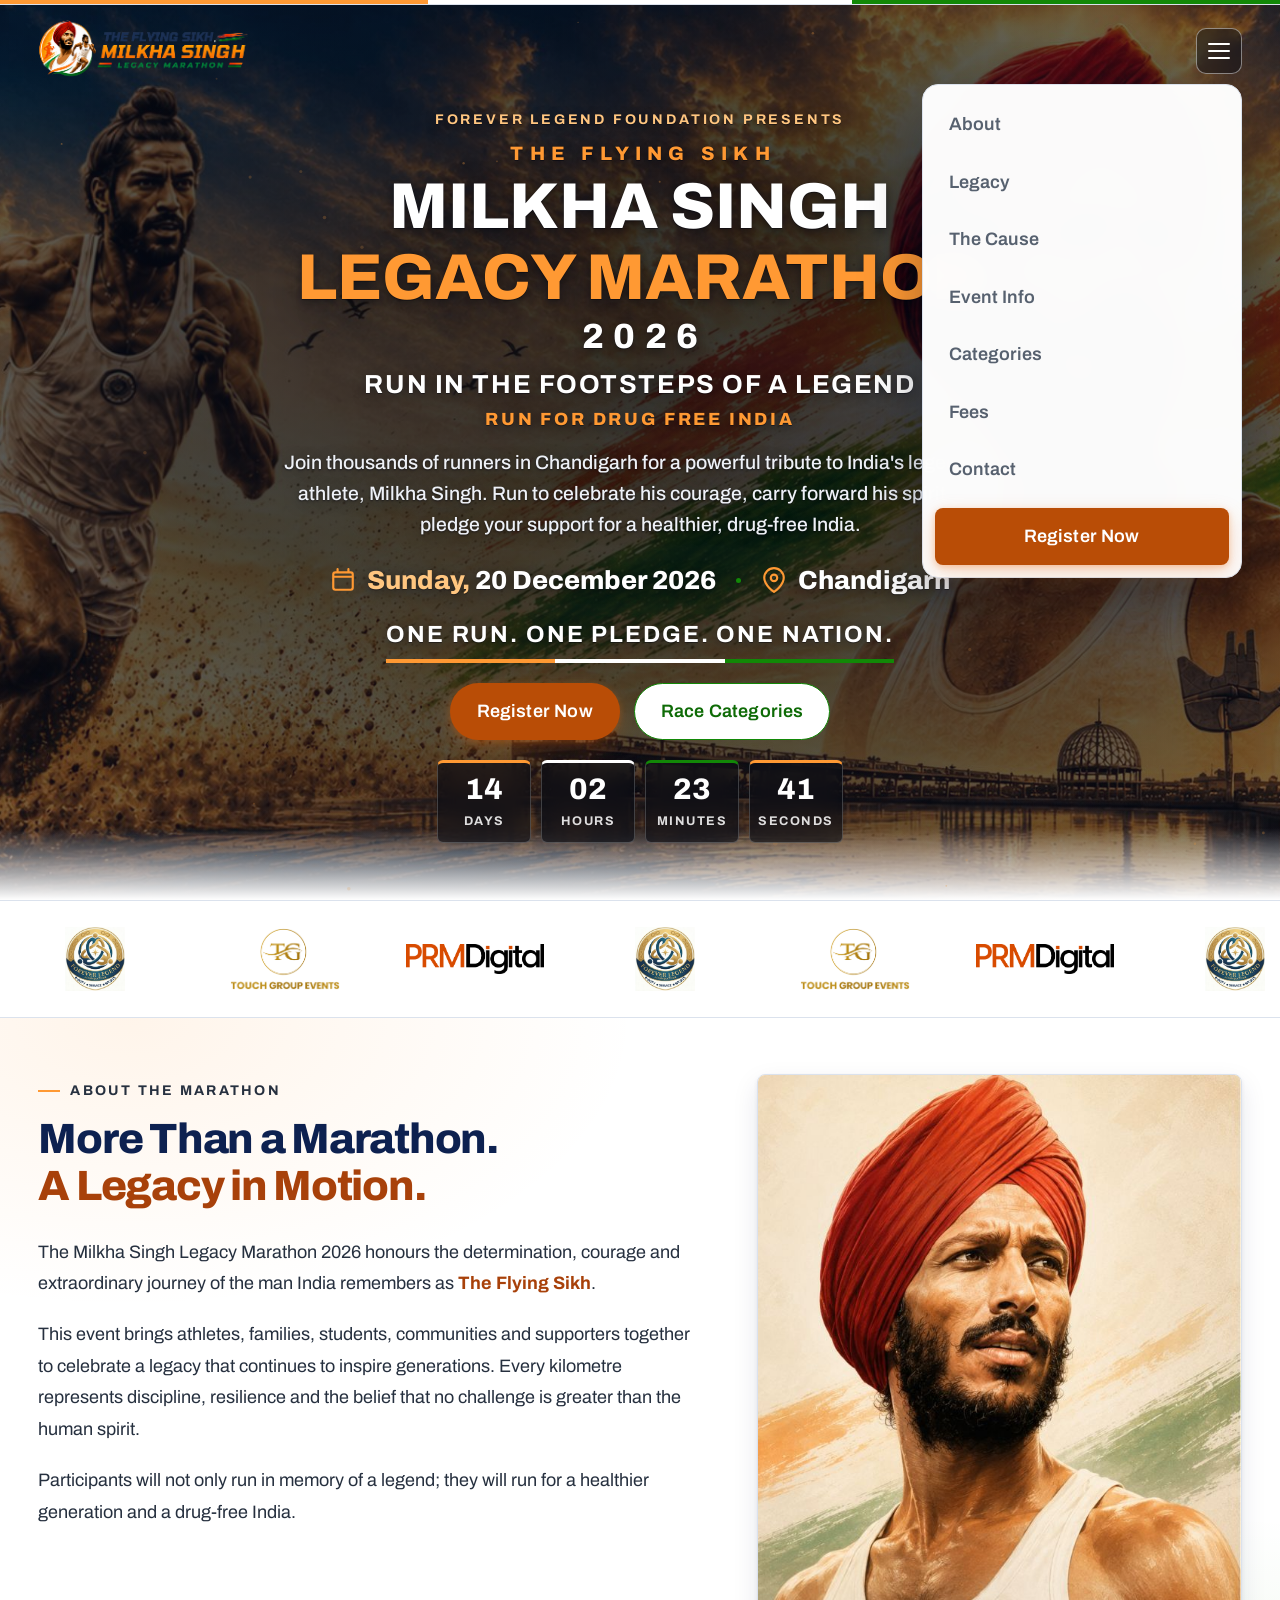
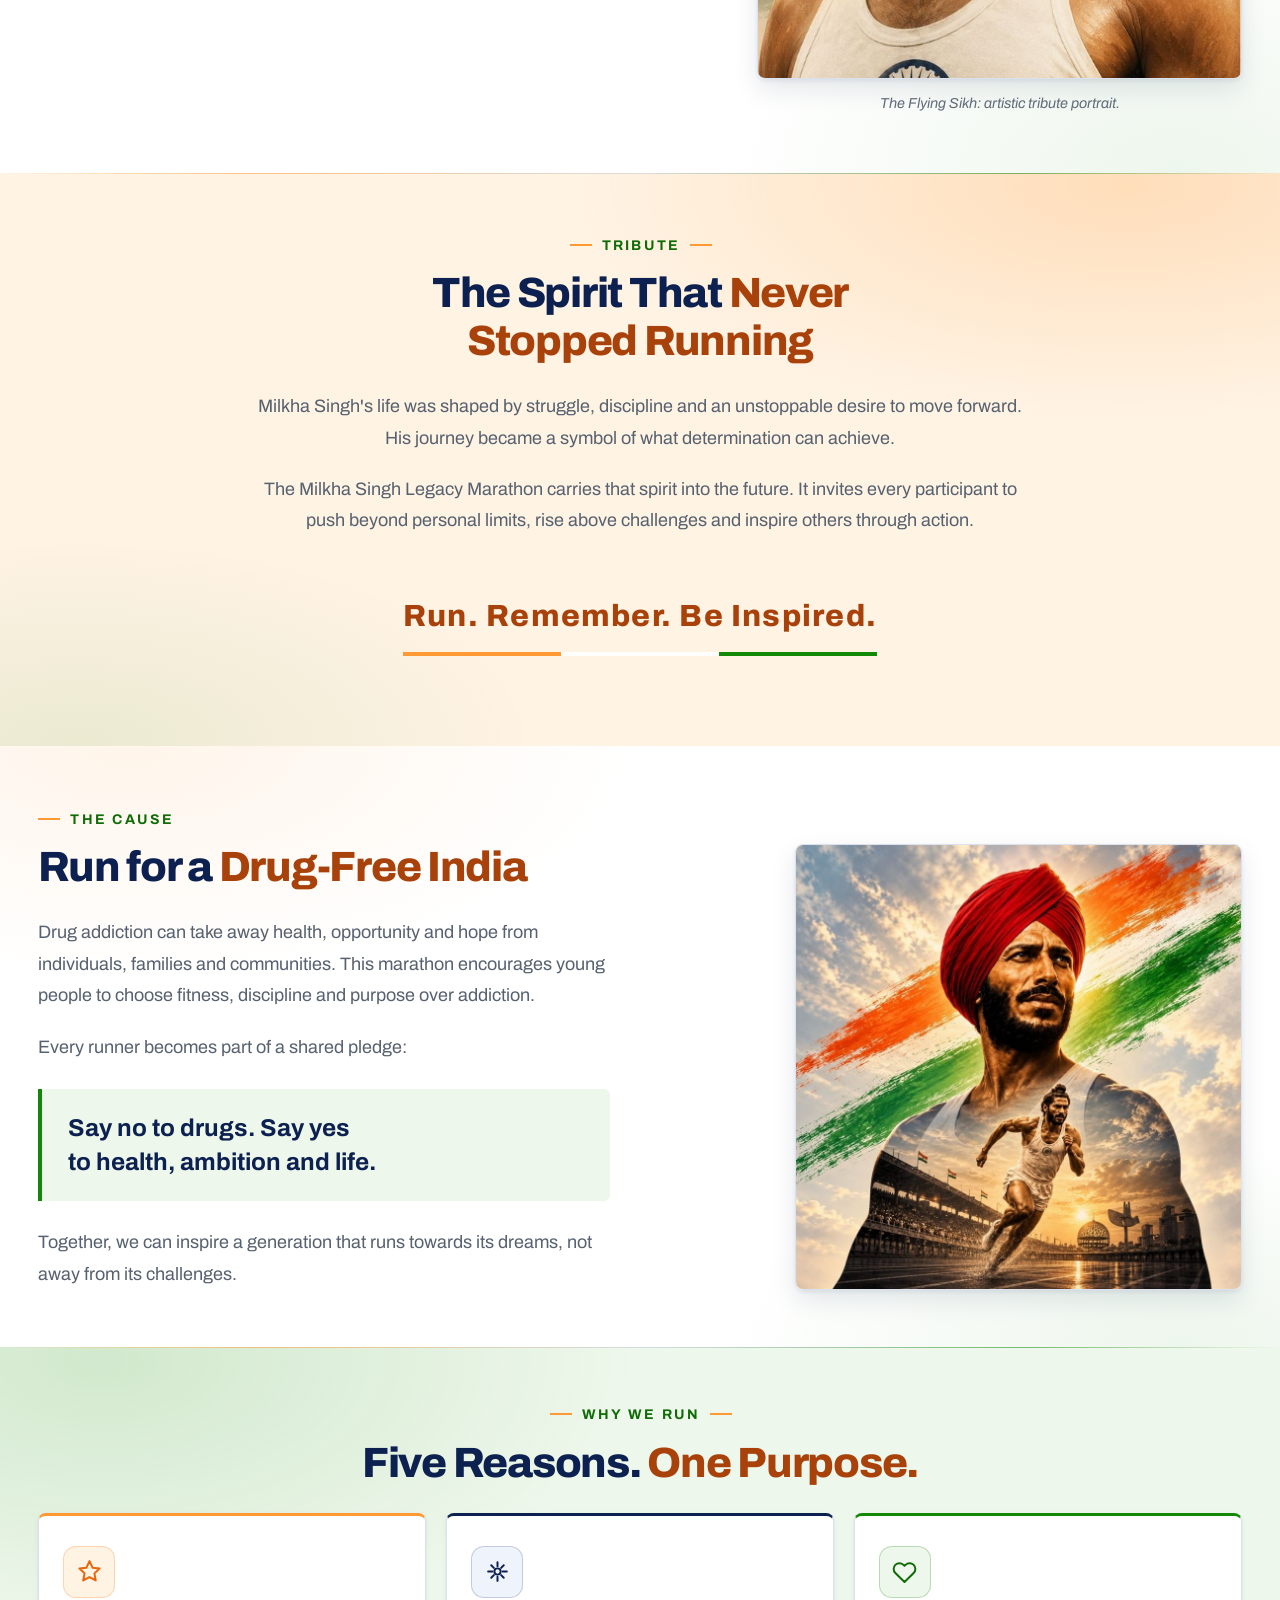
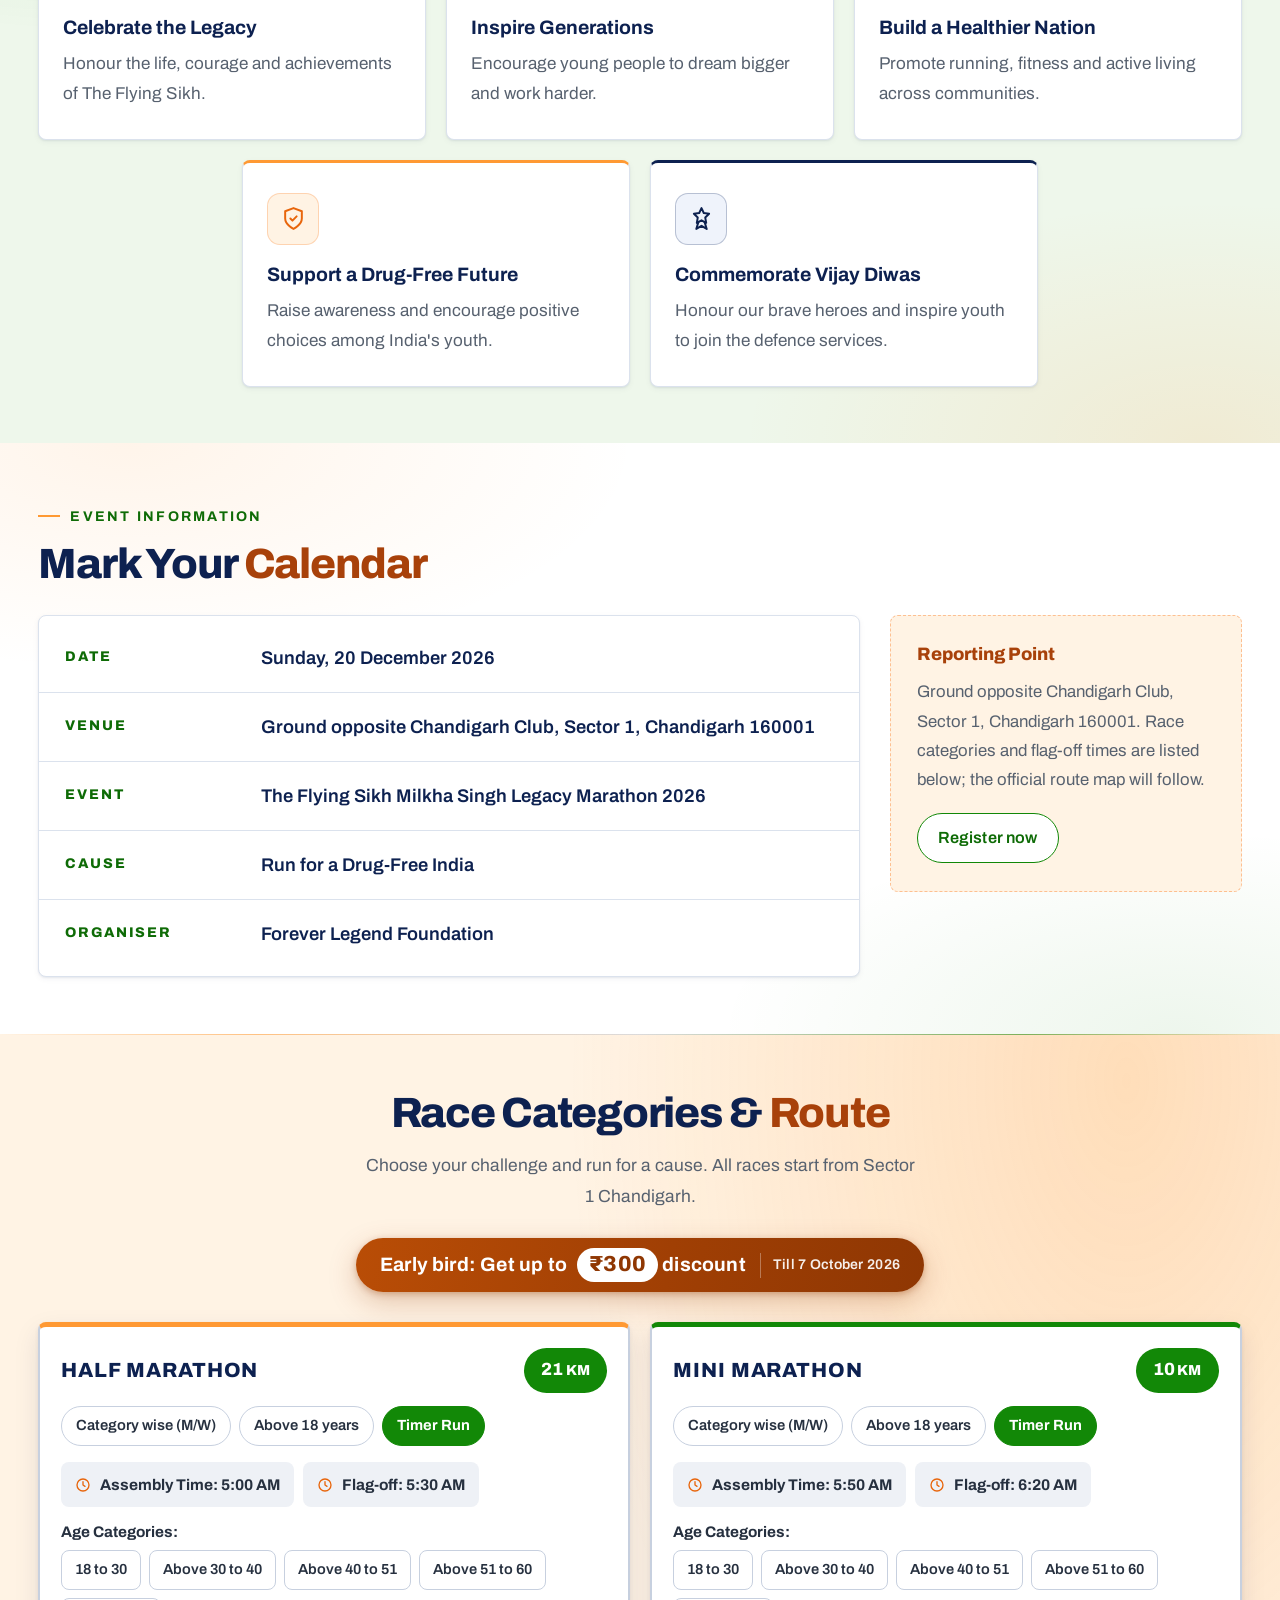
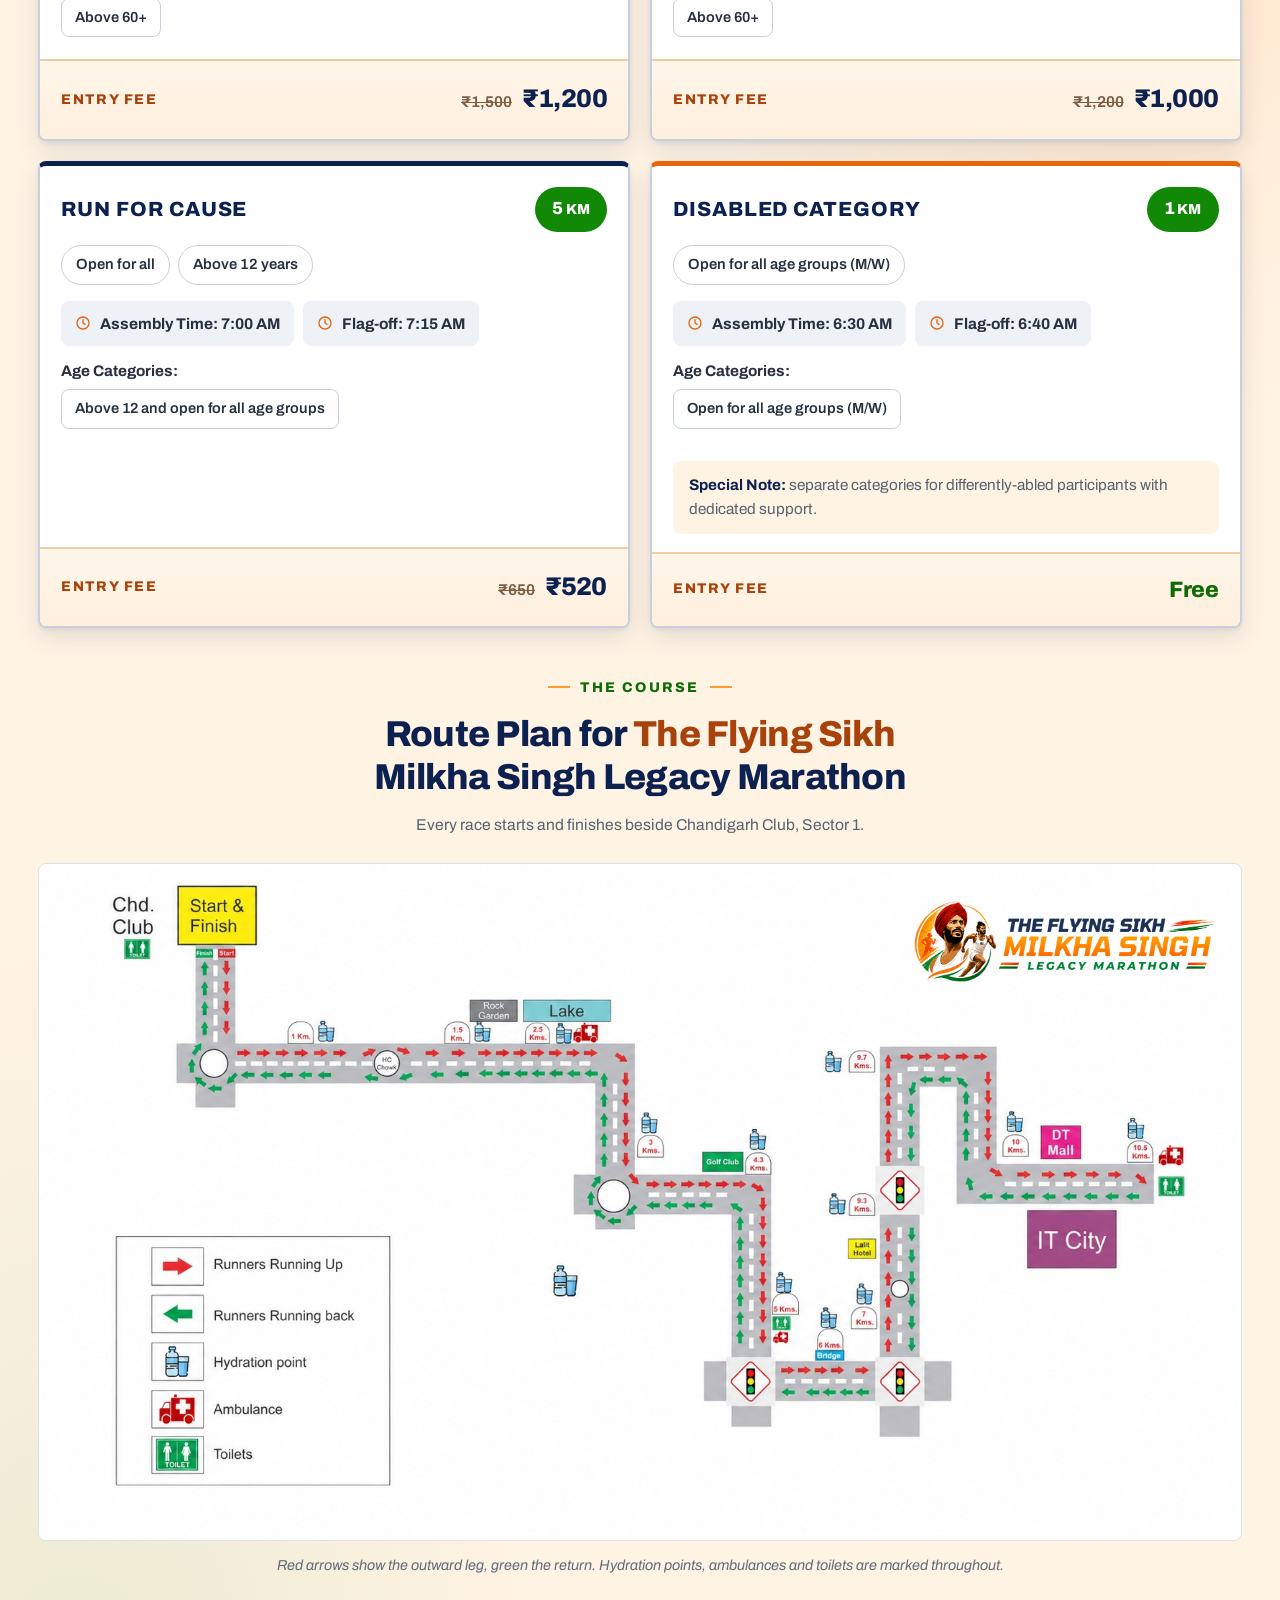
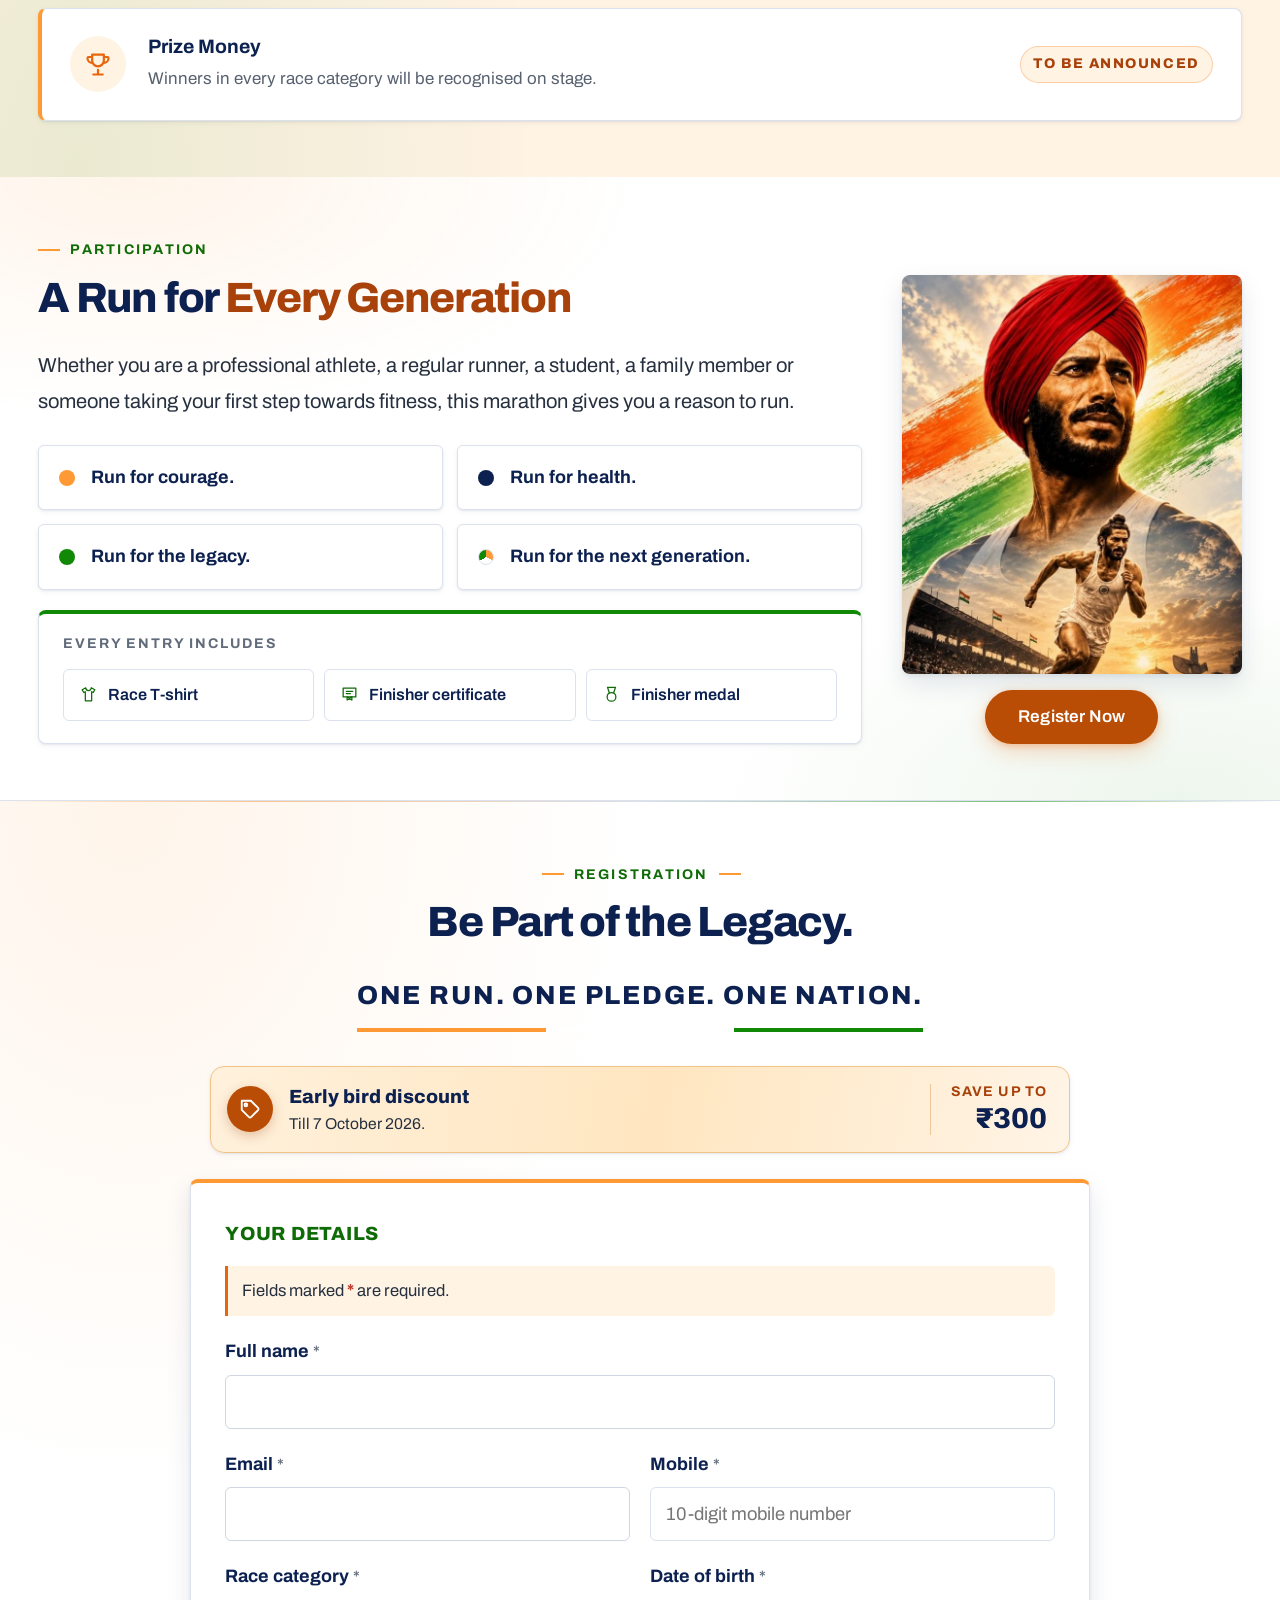
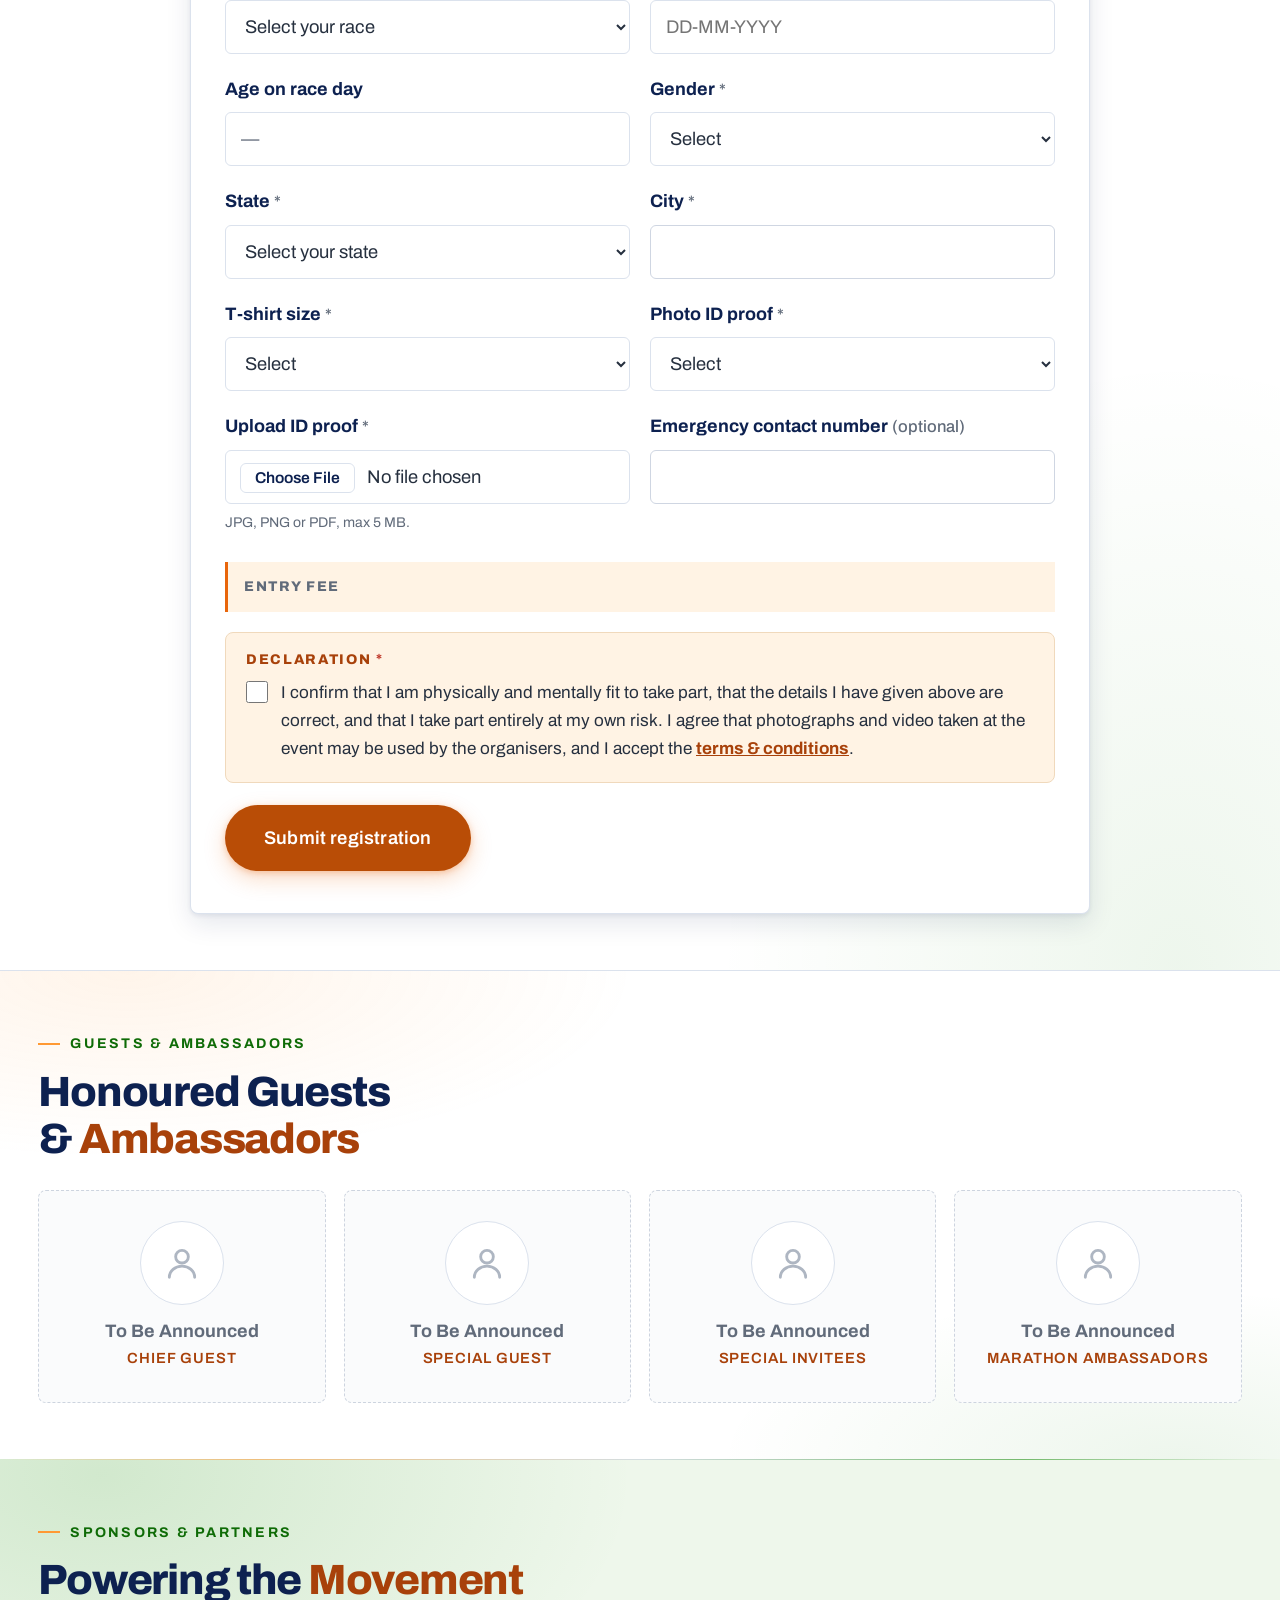
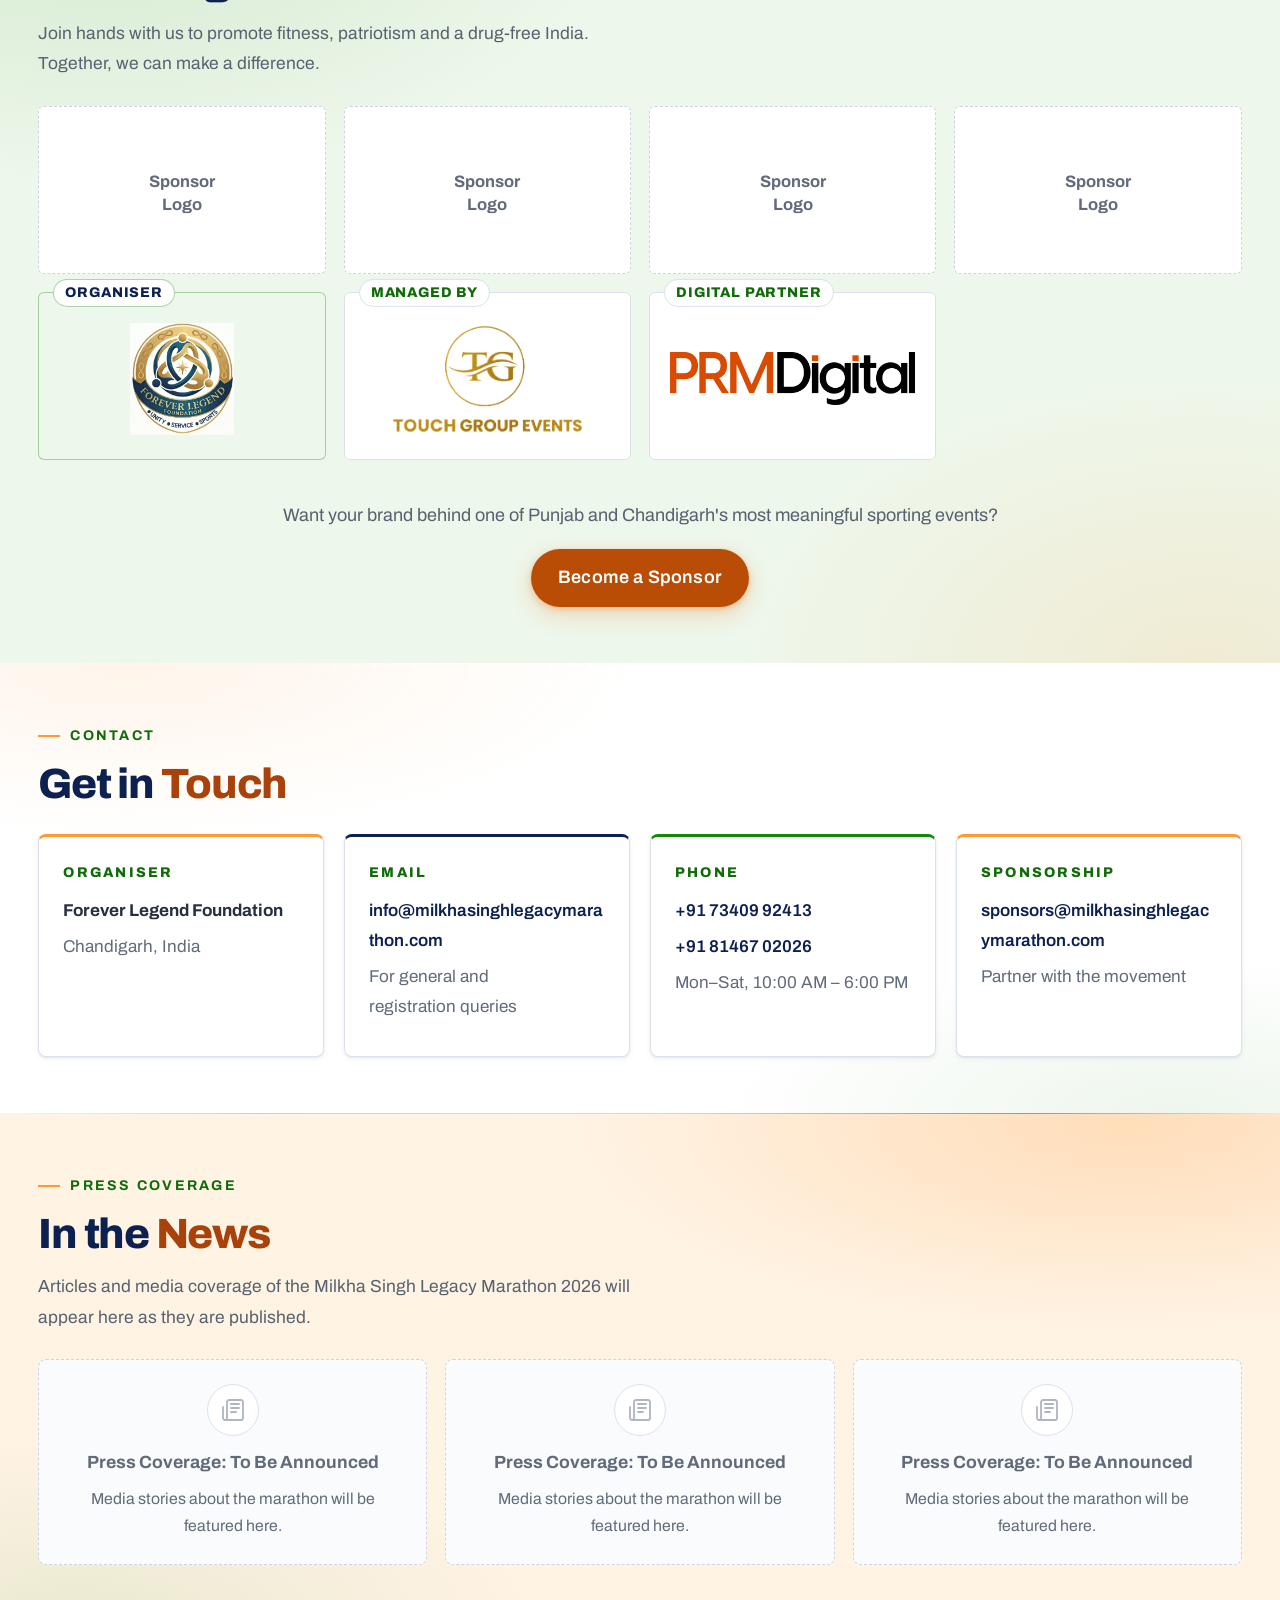
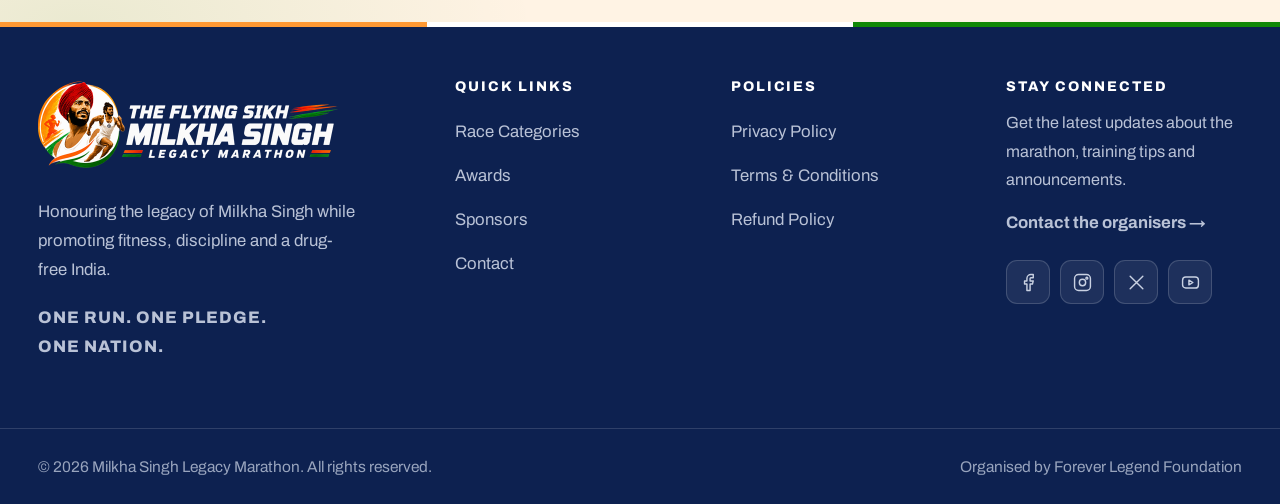
==== index.html @ 29c8367e "Add a live website editor to the admin panel Admins and Administrators can now change the public sit" ====
<!DOCTYPE html>
<html lang="en" class="no-js">
<head>
<meta charset="UTF-8" />
<script>document.documentElement.classList.remove('no-js');</script>
<meta name="viewport" content="width=device-width, initial-scale=1.0" />

<title data-e="meta.title">The Flying Sikh Milkha Singh Legacy Marathon 2026 | Run for a Drug-Free India</title>
<meta name="description" content="The Flying Sikh Milkha Singh Legacy Marathon 2026 in Chandigarh on 20 December 2026. Run in the footsteps of a legend and pledge your support for a drug-free India." data-e="meta.description" />
<link rel="canonical" href="https://milkhasinghlegacymarathon.com/" />
<meta name="robots" content="index, follow" />
<meta name="google-site-verification" content="74FxEn74v0RXj6IdugDcx6wceZcv3Qr7b_JJGF8b-eE" />
<meta name="theme-color" content="#FF9933" />

<!-- Open Graph -->
<meta property="og:site_name" content="Milkha Singh Legacy Marathon 2026" />
<meta property="og:title" content="The Flying Sikh Milkha Singh Legacy Marathon 2026 | Run for a Drug-Free India" />
<meta property="og:description" content="20 December 2026, Chandigarh. One Run. One Pledge. One Nation. Run in the footsteps of a legend." />
<meta property="og:type" content="website" />
<meta property="og:url" content="https://milkhasinghlegacymarathon.com/" />
<meta property="og:image" content="https://milkhasinghlegacymarathon.com/images/og-banner.svg" />
<meta property="og:image:width" content="1200" />
<meta property="og:image:height" content="630" />
<meta property="og:image:alt" content="The Flying Sikh Milkha Singh Legacy Marathon 2026, 20 December 2026, Chandigarh" />

<!-- Twitter -->
<meta name="twitter:card" content="summary_large_image" />
<meta name="twitter:title" content="The Flying Sikh Milkha Singh Legacy Marathon 2026 | Run for a Drug-Free India" />
<meta name="twitter:description" content="20 December 2026, Chandigarh. One Run. One Pledge. One Nation." />
<meta name="twitter:image" content="https://milkhasinghlegacymarathon.com/images/og-banner.svg" />

<link rel="icon" href="images/favicon.png?v=2026" type="image/png" sizes="512x512" />
<link rel="apple-touch-icon" href="images/apple-touch-icon.png?v=2026" />
<link rel="preconnect" href="https://fonts.googleapis.com" />
<link rel="preconnect" href="https://fonts.gstatic.com" crossorigin />
<link href="https://fonts.googleapis.com/css2?family=Archivo:wght@400;500;600;700;800&display=swap" rel="stylesheet" />
<link rel="stylesheet" href="assets/css/styles.css?v=20260917-1" />
<!-- Content saved in the admin website editor, and the event settings the page
     scripts read (race start, early bird end, fees). Must stay in <head>. -->
<script src="api/site.php?page=index"></script>

<!-- Event schema: this is what makes Google show your date + venue in search results. -->
<script type="application/ld+json">
{
  "@context": "https://schema.org",
  "@type": "SportsEvent",
  "name": "The Flying Sikh Milkha Singh Legacy Marathon 2026",
  "description": "A tribute marathon honouring Milkha Singh, The Flying Sikh, promoting fitness and a drug-free India.",
  "startDate": "2026-12-20T06:00:00+05:30",
  "endDate": "2026-12-20T12:00:00+05:30",
  "eventStatus": "https://schema.org/EventScheduled",
  "eventAttendanceMode": "https://schema.org/OfflineEventAttendanceMode",
  "image": "https://milkhasinghlegacymarathon.com/images/og-banner.svg",
  "url": "https://milkhasinghlegacymarathon.com/",
  "location": {
    "@type": "Place",
    "name": "Ground opposite Chandigarh Club, Sector 1",
    "address": {
      "@type": "PostalAddress",
      "streetAddress": "Ground opposite Chandigarh Club, Sector 1",
      "addressLocality": "Chandigarh",
      "addressRegion": "Chandigarh",
      "postalCode": "160001",
      "addressCountry": "IN"
    }
  },
  "organizer": {
    "@type": "Organization",
    "name": "Forever Legend Foundation",
    "url": "https://milkhasinghlegacymarathon.com/"
  }
}
</script>
</head>
<body>

<a class="skip-link" href="#main" data-e="page.a1">Skip to content</a>

<!-- ============ NAV ============ -->
<!-- is-hero is set here, not only by main.js, so the first paint over the hero
     is already the lone menu button rather than a flash of the full bar. -->
<header class="nav is-hero" id="nav">
  <div class="wrap nav__inner">
    <a class="nav__brand" href="#hero">
      <img class="nav__logo" src="images/logo-lockup-2026.png"
           alt="The Flying Sikh Milkha Singh Legacy Marathon 2026"
           width="900" height="301" data-e="nav.img1" />
    </a>

    <nav class="nav__links" id="navLinks" aria-label="Main">
      <a href="#about" data-e="navLinks.a1">About</a>
      <a href="#tribute" data-e="navLinks.a2">Legacy</a>
      <a href="#cause" data-e="navLinks.a3">The Cause</a>
      <a href="#event-info" data-e="navLinks.a4">Event Info</a>
      <a href="#categories" data-e="navLinks.a5">Categories</a>
      <a href="#categories" data-e="navLinks.a6">Fees</a>
      <a href="#contact" data-e="navLinks.a7">Contact</a>
      <a class="btn btn--sm btn--primary" href="#register" data-e="navLinks.a8">Register Now</a>
    </nav>

    <button class="nav__toggle" id="navToggle" aria-label="Open menu" aria-expanded="false" aria-controls="navLinks">
      <span></span><span></span><span></span>
    </button>
  </div>
</header>

<main id="main">

<!-- ============ HERO ============ -->
<section class="hero" id="hero">
  <!-- Three layers: the still, the video that fades in over it once it is
       actually playing, and the shade the copy is read against. The still stays
       underneath, so anyone who never gets the video — reduced motion, data
       saver, a slow connection, a refused autoplay — sees the hero exactly as
       before. No src in the markup: main.js adds it after the page has loaded,
       so the video never competes with first paint. -->
  <div class="hero__bg" aria-hidden="true"></div>
  <video class="hero__video" id="heroVideo" muted loop playsinline preload="none"
         disablepictureinpicture aria-hidden="true" tabindex="-1"
         data-src="assets/video/hero-loop.mp4?v=20260911-1"></video>
  <div class="hero__shade" aria-hidden="true"></div>
  <canvas class="hero__dust" id="heroDust" aria-hidden="true"></canvas>
  <div class="wrap hero__inner">
    <div class="hero__panel">

    <p class="hero__eyebrow" data-e="hero.p1">Forever Legend Foundation Presents</p>

    <h1 class="hero__title" data-e="hero.h11">
      <span class="hero__flying">The Flying Sikh</span>
      <span>Milkha Singh</span>
      <span class="hero__title--accent">Legacy Marathon</span>
      <span class="hero__year">2026</span>
    </h1>

    <p class="hero__tagline" data-e="hero.p2">Run in the Footsteps of a Legend</p>
    <p class="hero__cause" data-e="hero.p3">Run for Drug Free India</p>

    <p class="hero__lead" data-e="hero.p4">
      Join thousands of runners in Chandigarh for a powerful tribute to India's legendary
      athlete, Milkha Singh. Run to celebrate his courage, carry forward his spirit and
      pledge your support for a healthier, drug-free India.
    </p>

    <div class="hero__meta">
      <div class="hero__meta-item">
        <svg viewBox="0 0 24 24" aria-hidden="true"><path d="M7 2v3M17 2v3M3 9h18M5 5h14a2 2 0 012 2v12a2 2 0 01-2 2H5a2 2 0 01-2-2V7a2 2 0 012-2z"/></svg>
        <time datetime="2026-12-20" data-e="hero.time1"><span class="hero__weekday">Sunday,</span> 20 December 2026</time>
      </div>
      <span class="hero__meta-sep" aria-hidden="true"></span>
      <div class="hero__meta-item" data-e="hero.div1">
        <svg viewBox="0 0 24 24" aria-hidden="true"><path d="M21 10c0 7-9 13-9 13s-9-6-9-13a9 9 0 0118 0z"/><circle cx="12" cy="10" r="3"/></svg>
        Chandigarh
      </div>
    </div>

    <p class="hero__slogan" data-e="hero.p5">One Run. One Pledge. One Nation.</p>

    <div class="hero__cta">
      <a class="btn btn--primary" href="#register" data-e="hero.a1">Register Now</a>
      <a class="btn btn--ghost" href="#categories" data-e="hero.a2">Race Categories</a>
    </div>

    </div><!-- /hero__panel -->

    <!-- Countdown -->
    <div class="countdown" id="countdown" role="group" aria-label="Time remaining until the marathon">
      <div class="countdown__unit"><b data-cd="days" aria-live="polite">--</b><span>Days</span></div>
      <div class="countdown__unit"><b data-cd="hours">--</b><span>Hours</span></div>
      <div class="countdown__unit"><b data-cd="mins">--</b><span>Minutes</span></div>
      <div class="countdown__unit"><b data-cd="secs">--</b><span>Seconds</span></div>
    </div>

  </div>
</section>

<!-- ============ SPONSOR STRIP ============ -->
<!-- Three confirmed logos so far. Add each new one to the FIRST list only, then
     copy that list over the other seven — they must stay identical or the loop
     will visibly jump. The number of copies is fixed at 8 in the CSS. -->
<section class="marquee" aria-label="Sponsors and partners">
  <div class="marquee__track" data-e-list="marquee">
    <ul class="marquee__set">
        <li><img src="images/sponsor-forever-legend.jpg" alt="Forever Legend Foundation" width="723" height="777" loading="lazy" decoding="async" /></li>
        <li><img src="images/sponsor-touch-group-events.png?v=2" alt="Touch Group Events" width="1834" height="1051" loading="lazy" decoding="async" /></li>
        <li><img src="images/sponsor-prm-digital.png" alt="PRM Digital" width="1716" height="367" loading="lazy" decoding="async" /></li>
    </ul>
    <ul class="marquee__set" aria-hidden="true">
        <li><img src="images/sponsor-forever-legend.jpg" alt="" width="723" height="777" aria-hidden="true" loading="lazy" decoding="async" /></li>
        <li><img src="images/sponsor-touch-group-events.png?v=2" alt="" width="1834" height="1051" aria-hidden="true" loading="lazy" decoding="async" /></li>
        <li><img src="images/sponsor-prm-digital.png" alt="" width="1716" height="367" aria-hidden="true" loading="lazy" decoding="async" /></li>
    </ul>
    <ul class="marquee__set" aria-hidden="true">
        <li><img src="images/sponsor-forever-legend.jpg" alt="" width="723" height="777" aria-hidden="true" loading="lazy" decoding="async" /></li>
        <li><img src="images/sponsor-touch-group-events.png?v=2" alt="" width="1834" height="1051" aria-hidden="true" loading="lazy" decoding="async" /></li>
        <li><img src="images/sponsor-prm-digital.png" alt="" width="1716" height="367" aria-hidden="true" loading="lazy" decoding="async" /></li>
    </ul>
    <ul class="marquee__set" aria-hidden="true">
        <li><img src="images/sponsor-forever-legend.jpg" alt="" width="723" height="777" aria-hidden="true" loading="lazy" decoding="async" /></li>
        <li><img src="images/sponsor-touch-group-events.png?v=2" alt="" width="1834" height="1051" aria-hidden="true" loading="lazy" decoding="async" /></li>
        <li><img src="images/sponsor-prm-digital.png" alt="" width="1716" height="367" aria-hidden="true" loading="lazy" decoding="async" /></li>
    </ul>
    <ul class="marquee__set" aria-hidden="true">
        <li><img src="images/sponsor-forever-legend.jpg" alt="" width="723" height="777" aria-hidden="true" loading="lazy" decoding="async" /></li>
        <li><img src="images/sponsor-touch-group-events.png?v=2" alt="" width="1834" height="1051" aria-hidden="true" loading="lazy" decoding="async" /></li>
        <li><img src="images/sponsor-prm-digital.png" alt="" width="1716" height="367" aria-hidden="true" loading="lazy" decoding="async" /></li>
    </ul>
    <ul class="marquee__set" aria-hidden="true">
        <li><img src="images/sponsor-forever-legend.jpg" alt="" width="723" height="777" aria-hidden="true" loading="lazy" decoding="async" /></li>
        <li><img src="images/sponsor-touch-group-events.png?v=2" alt="" width="1834" height="1051" aria-hidden="true" loading="lazy" decoding="async" /></li>
        <li><img src="images/sponsor-prm-digital.png" alt="" width="1716" height="367" aria-hidden="true" loading="lazy" decoding="async" /></li>
    </ul>
    <ul class="marquee__set" aria-hidden="true">
        <li><img src="images/sponsor-forever-legend.jpg" alt="" width="723" height="777" aria-hidden="true" loading="lazy" decoding="async" /></li>
        <li><img src="images/sponsor-touch-group-events.png?v=2" alt="" width="1834" height="1051" aria-hidden="true" loading="lazy" decoding="async" /></li>
        <li><img src="images/sponsor-prm-digital.png" alt="" width="1716" height="367" aria-hidden="true" loading="lazy" decoding="async" /></li>
    </ul>
    <ul class="marquee__set" aria-hidden="true">
        <li><img src="images/sponsor-forever-legend.jpg" alt="" width="723" height="777" aria-hidden="true" loading="lazy" decoding="async" /></li>
        <li><img src="images/sponsor-touch-group-events.png?v=2" alt="" width="1834" height="1051" aria-hidden="true" loading="lazy" decoding="async" /></li>
        <li><img src="images/sponsor-prm-digital.png" alt="" width="1716" height="367" aria-hidden="true" loading="lazy" decoding="async" /></li>
    </ul>
  </div>
</section>

<!-- ============ ABOUT ============ -->
<section class="section" id="about">
  <div class="wrap">
    <div class="about__grid">
      <div class="about__copy">
        <p class="section__eyebrow" data-e="about.p1">About the Marathon</p>
        <h2 class="section__title" data-e="about.h21">More Than a Marathon. <span class="accent">A Legacy in Motion.</span></h2>

        <p data-e="about.p2">
          The Milkha Singh Legacy Marathon 2026 honours the determination, courage and
          extraordinary journey of the man India remembers as <strong>The Flying Sikh</strong>.
        </p>
        <p data-e="about.p3">
          This event brings athletes, families, students, communities and supporters together
          to celebrate a legacy that continues to inspire generations. Every kilometre
          represents discipline, resilience and the belief that no challenge is greater than
          the human spirit.
        </p>
        <p data-e="about.p4">
          Participants will not only run in memory of a legend; they will run for a healthier
          generation and a drug-free India.
        </p>
      </div>

      <figure class="about__media">
        <img src="images/milkha-portrait.jpg"
             alt="Artistic tribute portrait of Milkha Singh, The Flying Sikh, wearing a red turban against a tricolor brushstroke background"
             width="640" height="800" loading="lazy" decoding="async" data-e="about.img1" />
        <figcaption data-e="about.figcaption1">The Flying Sikh: artistic tribute portrait.</figcaption>
      </figure>
    </div>
  </div>
</section>

<!-- ============ TRIBUTE ============ -->
<section class="section section--alt" id="tribute">
  <div class="wrap tribute">
    <p class="section__eyebrow" data-e="tribute.p1">Tribute</p>
    <h2 class="section__title" data-e="tribute.h21">The Spirit That <span class="accent">Never Stopped Running</span></h2>

    <div class="tribute__copy">
      <p data-e="tribute.p2">
        Milkha Singh's life was shaped by struggle, discipline and an unstoppable desire to
        move forward. His journey became a symbol of what determination can achieve.
      </p>
      <p data-e="tribute.p3">
        The Milkha Singh Legacy Marathon carries that spirit into the future. It invites every
        participant to push beyond personal limits, rise above challenges and inspire others
        through action.
      </p>
    </div>

    <p class="tribute__slogan" data-e="tribute.p4">Run. Remember. Be Inspired.</p>
  </div>
</section>

<!-- ============ CAUSE ============ -->
<section class="section" id="cause">
  <div class="wrap">
    <p class="section__eyebrow" data-e="cause.p1">The Cause</p>

    <div class="cause__grid">
      <div class="cause__copy">
        <!-- Non-breaking hyphen: balancing the two lines was splitting the compound
         as "Drug-" / "Free India". -->
    <h2 class="section__title" data-e="cause.h21">Run for a <span class="accent">Drug&#8209;Free India</span></h2>
        <p data-e="cause.p2">
          Drug addiction can take away health, opportunity and hope from individuals, families
          and communities. This marathon encourages young people to choose fitness, discipline
          and purpose over addiction.
        </p>
        <p data-e="cause.p3">Every runner becomes part of a shared pledge:</p>

        <blockquote class="pledge" data-e="cause.blockquote1">
          Say no to drugs. Say yes to health, ambition and life.
        </blockquote>

        <p data-e="cause.p4">
          Together, we can inspire a generation that runs towards its dreams, not away from its
          challenges.
        </p>
      </div>

      <figure class="cause__media">
        <img src="images/cause-legacy.jpg"
             alt="Milkha Singh in a red turban against the tricolour, with a runner in mid-stride across a stadium and the Chandigarh skyline at sunrise below him"
             width="900" height="900" loading="lazy" decoding="async" data-e="cause.img1" />
      </figure>
    </div>
  </div>
</section>

<!-- ============ PURPOSE CARDS ============ -->
<section class="section section--alt-green" id="purpose">
  <div class="wrap">
    <p class="section__eyebrow" data-e="purpose.p1">Why We Run</p>
    <h2 class="section__title" data-e="purpose.h21">Five Reasons. <span class="accent">One Purpose.</span></h2>

    <div class="cards">
      <article class="card">
        <div class="card__icon" aria-hidden="true">
          <svg viewBox="0 0 24 24"><path d="M12 2l2.9 6.3 6.8.8-5 4.7 1.3 6.8L12 17.3 5.9 20.6 7.3 13.8l-5-4.7 6.8-.8z"/></svg>
        </div>
        <h3 data-e="purpose.h31">Celebrate the Legacy</h3>
        <p data-e="purpose.p2">Honour the life, courage and achievements of The Flying Sikh.</p>
      </article>

      <article class="card">
        <div class="card__icon" aria-hidden="true">
          <svg viewBox="0 0 24 24"><path d="M12 3v4M12 17v4M3 12h4M17 12h4M6 6l2.5 2.5M15.5 15.5L18 18M18 6l-2.5 2.5M8.5 15.5L6 18"/><circle cx="12" cy="12" r="3"/></svg>
        </div>
        <h3 data-e="purpose.h32">Inspire Generations</h3>
        <p data-e="purpose.p3">Encourage young people to dream bigger and work harder.</p>
      </article>

      <article class="card">
        <div class="card__icon" aria-hidden="true">
          <svg viewBox="0 0 24 24"><path d="M20.8 5.6a5.5 5.5 0 00-7.8 0L12 6.6l-1-1a5.5 5.5 0 00-7.8 7.8l1 1L12 22l7.8-7.6 1-1a5.5 5.5 0 000-7.8z"/></svg>
        </div>
        <h3 data-e="purpose.h33">Build a Healthier Nation</h3>
        <p data-e="purpose.p4">Promote running, fitness and active living across communities.</p>
      </article>

      <article class="card">
        <div class="card__icon" aria-hidden="true">
          <svg viewBox="0 0 24 24"><path d="M12 22s8-4 8-10V5l-8-3-8 3v7c0 6 8 10 8 10z"/><path d="M9 12l2 2 4-4"/></svg>
        </div>
        <h3 data-e="purpose.h34">Support a Drug-Free Future</h3>
        <p data-e="purpose.p5">Raise awareness and encourage positive choices among India's youth.</p>
      </article>

      <article class="card card--vijay">
        <div class="card__icon" aria-hidden="true">
          <svg viewBox="0 0 24 24"><path d="M12 2l2.2 4.7 5.1.7-3.7 3.7.9 5.1L12 13.7 7.5 16.2l.9-5.1L4.7 7.4l5.1-.7z"/><path d="M9 15.5L7 22l5-3 5 3-2-6.5"/></svg>
        </div>
        <h3 data-e="purpose.h35">Commemorate Vijay Diwas</h3>
        <p data-e="purpose.p6">Honour our brave heroes and inspire youth to join the defence services.</p>
      </article>
    </div>
  </div>
</section>

<!-- ============ EVENT INFO ============ -->
<section class="section" id="event-info">
  <div class="wrap">
    <p class="section__eyebrow" data-e="event-info.p1">Event Information</p>
    <h2 class="section__title" data-e="event-info.h21">Mark Your <span class="accent">Calendar</span></h2>

    <div class="info">
      <dl class="info__list">
        <div class="info__row">
          <dt data-e="event-info.dt1">Date</dt>
          <dd data-e="event-info.dd1">Sunday, 20 December 2026</dd>
        </div>
        <div class="info__row">
          <dt data-e="event-info.dt2">Venue</dt>
          <dd data-e="event-info.dd2">Ground opposite Chandigarh Club, Sector 1, Chandigarh 160001</dd>
        </div>
        <div class="info__row">
          <dt data-e="event-info.dt3">Event</dt>
          <dd data-e="event-info.dd3">The Flying Sikh Milkha Singh Legacy Marathon 2026</dd>
        </div>
        <div class="info__row">
          <dt data-e="event-info.dt4">Cause</dt>
          <dd data-e="event-info.dd4">Run for a Drug-Free India</dd>
        </div>
        <div class="info__row">
          <dt data-e="event-info.dt5">Organiser</dt>
          <dd data-e="event-info.dd5">Forever Legend Foundation</dd>
        </div>
      </dl>

      <aside class="info__note">
        <h3 data-e="event-info.h31">Reporting Point</h3>
        <p data-e="event-info.p2">
          Ground opposite Chandigarh Club, Sector 1, Chandigarh 160001. Race categories and
          flag-off times are listed below; the official route map will follow.
        </p>
        <a class="btn btn--ghost btn--sm" href="#register" data-e="event-info.a1">Register now</a>
      </aside>
    </div>
  </div>
</section>

<!-- ============ RACE CATEGORIES ============ -->
<section class="section section--alt" id="categories">
  <div class="wrap">
    <h2 class="section__title" data-e="categories.h21">Race Categories &amp; <span class="accent">Route</span></h2>
    <p class="section__sub" data-e="categories.p1">
      Choose your challenge and run for a cause. All races start from Sector 1 Chandigarh.
    </p>

    <p class="offer" data-e="categories.p2">
      <span class="offer__text">Early bird: Get up to <span class="offer__nowrap"><b>&#8377;300</b> discount</span></span>
      <span class="offer__until">Till 7 October 2026</span>
    </p>

    <div class="race-grid">

      <article class="race-card">
        <header class="race-card__head">
          <h3 data-e="header.h31">Half Marathon</h3>
          <span class="race-card__dist" data-e="header.span1">21<span>KM</span></span>
        </header>

        <ul class="race-card__tags">
          <li data-e="categories.li1">Category wise (M/W)</li>
          <li data-e="categories.li2">Above 18 years</li>
          <li class="is-live" data-e="categories.li3">Timer Run</li>
        </ul>

        <ul class="race-card__times">
          <li data-e="categories.li4">
            <svg viewBox="0 0 24 24" aria-hidden="true"><circle cx="12" cy="12" r="9"/><path d="M12 7v5l3 2"/></svg>
            Assembly Time: 5:00 AM
          </li>
          <li data-e="categories.li5">
            <svg viewBox="0 0 24 24" aria-hidden="true"><circle cx="12" cy="12" r="9"/><path d="M12 7v5l3 2"/></svg>
            Flag-off: 5:30 AM
          </li>
        </ul>

        <div class="race-card__ages">
          <h4 data-e="categories.h41">Age Categories:</h4>
          <ul>
            <li data-e="categories.li6">18 to 30</li>
            <li data-e="categories.li7">Above 30 to 40</li>
            <li data-e="categories.li8">Above 40 to 51</li>
            <li data-e="categories.li9">Above 51 to 60</li>
            <li data-e="categories.li10">Above 60+</li>
          </ul>
        </div>

        <p class="race-card__fee" data-e="categories.p3">
          <span class="race-card__fee-label">Entry fee</span>
          <span class="race-card__fee-amt"><s>&#8377;1,500</s><b>&#8377;1,200</b></span>
        </p>
      </article>

      <article class="race-card race-card--mini">
        <header class="race-card__head">
          <h3 data-e="header.h32">Mini Marathon</h3>
          <span class="race-card__dist" data-e="header.span2">10<span>KM</span></span>
        </header>

        <ul class="race-card__tags">
          <li data-e="categories.li11">Category wise (M/W)</li>
          <li data-e="categories.li12">Above 18 years</li>
          <li class="is-live" data-e="categories.li13">Timer Run</li>
        </ul>

        <ul class="race-card__times">
          <li data-e="categories.li14">
            <svg viewBox="0 0 24 24" aria-hidden="true"><circle cx="12" cy="12" r="9"/><path d="M12 7v5l3 2"/></svg>
            Assembly Time: 5:50 AM
          </li>
          <li data-e="categories.li15">
            <svg viewBox="0 0 24 24" aria-hidden="true"><circle cx="12" cy="12" r="9"/><path d="M12 7v5l3 2"/></svg>
            Flag-off: 6:20 AM
          </li>
        </ul>

        <div class="race-card__ages">
          <h4 data-e="categories.h42">Age Categories:</h4>
          <ul>
            <li data-e="categories.li16">18 to 30</li>
            <li data-e="categories.li17">Above 30 to 40</li>
            <li data-e="categories.li18">Above 40 to 51</li>
            <li data-e="categories.li19">Above 51 to 60</li>
            <li data-e="categories.li20">Above 60+</li>
          </ul>
        </div>

        <p class="race-card__fee" data-e="categories.p4">
          <span class="race-card__fee-label">Entry fee</span>
          <span class="race-card__fee-amt"><s>&#8377;1,200</s><b>&#8377;1,000</b></span>
        </p>
      </article>

      <article class="race-card race-card--cause">
        <header class="race-card__head">
          <h3 data-e="header.h33">Run for Cause</h3>
          <span class="race-card__dist" data-e="header.span3">5<span>KM</span></span>
        </header>

        <ul class="race-card__tags">
          <li data-e="categories.li21">Open for all</li>
          <li data-e="categories.li22">Above 12 years</li>
        </ul>

        <ul class="race-card__times">
          <li data-e="categories.li23">
            <svg viewBox="0 0 24 24" aria-hidden="true"><circle cx="12" cy="12" r="9"/><path d="M12 7v5l3 2"/></svg>
            Assembly Time: 7:00 AM
          </li>
          <li data-e="categories.li24">
            <svg viewBox="0 0 24 24" aria-hidden="true"><circle cx="12" cy="12" r="9"/><path d="M12 7v5l3 2"/></svg>
            Flag-off: 7:15 AM
          </li>
        </ul>

        <div class="race-card__ages">
          <h4 data-e="categories.h43">Age Categories:</h4>
          <ul>
            <li data-e="categories.li25">Above 12 and open for all age groups</li>
          </ul>
        </div>

        <p class="race-card__fee" data-e="categories.p5">
          <span class="race-card__fee-label">Entry fee</span>
          <span class="race-card__fee-amt"><s>&#8377;650</s><b>&#8377;520</b></span>
        </p>
      </article>

      <article class="race-card race-card--para">
        <header class="race-card__head">
          <h3 data-e="header.h34">Disabled Category</h3>
          <span class="race-card__dist" data-e="header.span4">1<span>KM</span></span>
        </header>

        <ul class="race-card__tags">
          <li data-e="categories.li26">Open for all age groups (M/W)</li>
        </ul>

        <ul class="race-card__times">
          <li data-e="categories.li27">
            <svg viewBox="0 0 24 24" aria-hidden="true"><circle cx="12" cy="12" r="9"/><path d="M12 7v5l3 2"/></svg>
            Assembly Time: 6:30 AM
          </li>
          <li data-e="categories.li28">
            <svg viewBox="0 0 24 24" aria-hidden="true"><circle cx="12" cy="12" r="9"/><path d="M12 7v5l3 2"/></svg>
            Flag-off: 6:40 AM
          </li>
        </ul>

        <div class="race-card__ages">
          <h4 data-e="categories.h44">Age Categories:</h4>
          <ul>
            <li data-e="categories.li29">Open for all age groups (M/W)</li>
          </ul>
        </div>

        <p class="race-card__note" data-e="categories.p6">
          <strong>Special Note:</strong> separate categories for differently-abled participants
          with dedicated support.
        </p>

        <p class="race-card__fee" data-e="categories.p7">
          <span class="race-card__fee-label">Entry fee</span>
          <span class="race-card__fee-amt"><b class="is-free">Free</b></span>
        </p>
      </article>

    </div>

    <div class="route__head">
      <span class="route__eyebrow" data-e="categories.span1">The Course</span>
      <h3 class="route__title" data-e="categories.h31">Route Plan for <span class="accent">The Flying Sikh</span> Milkha Singh Legacy Marathon</h3>
      <p class="route__note" data-e="categories.p8">Every race starts and finishes beside Chandigarh Club, Sector 1.</p>
    </div>

    <figure class="route">
      <div class="route__map">
        <img src="images/route-map.jpg"
             alt="Route map. Start and finish beside Chandigarh Club, out past Rock Garden and the Lake through HC Chowk, on by the Golf Club and the Bridge, then round to DT Mall and IT City. Red arrows show the outward leg and green the return. Hydration points, ambulances, toilets and traffic signals are marked, with distance markers from 1 km to 10.5 km."
             width="1672" height="941" loading="lazy" decoding="async" data-e="categories.img1" />
        <img class="route__logo" src="images/logo-lockup-2026.png" alt=""
             width="900" height="301" loading="lazy" decoding="async" data-e="categories.img2" />
      </div>
      <figcaption data-e="categories.figcaption1">
        Red arrows show the outward leg, green the return. Hydration points,
        ambulances and toilets are marked throughout.
      </figcaption>
    </figure>

    <div class="prize" id="awards">
      <div class="prize__icon" aria-hidden="true">
        <svg viewBox="0 0 24 24"><path d="M8 21h8M12 17v4M7 4h10v5a5 5 0 01-10 0zM7 6H4a1 1 0 00-1 1c0 2.2 1.8 4 4 4M17 6h3a1 1 0 011 1c0 2.2-1.8 4-4 4"/></svg>
      </div>
      <div class="prize__copy">
        <h3 data-e="awards.h31">Prize Money</h3>
        <p data-e="awards.p1">
          Winners in every race category will be recognised on stage.
        </p>
      </div>
      <span class="card__badge" data-e="awards.span1">To be announced</span>
    </div>
  </div>
</section>

<!-- ============ ENTRY FEES ============ -->
<section class="section" id="participation">
  <div class="wrap">
    <p class="section__eyebrow" data-e="participation.p1">Participation</p>

    <div class="fees">
      <div class="fees__main participation">
        <h2 class="section__title" data-e="participation.h21">A Run for <span class="accent">Every Generation</span></h2>
        <p class="lead" data-e="participation.p2">
          Whether you are a professional athlete, a regular runner, a student, a family member
          or someone taking your first step towards fitness, this marathon gives you a reason
          to run.
        </p>

        <ul class="reasons">
          <li data-e="participation.li1">Run for courage.</li>
          <li data-e="participation.li2">Run for health.</li>
          <li data-e="participation.li3">Run for the legacy.</li>
          <li data-e="participation.li4">Run for the next generation.</li>
        </ul>

        <div class="fees__includes">
        <h3 data-e="participation.h31">Every entry includes</h3>
          <ul>
            <li data-e="participation.li5">
              <svg viewBox="0 0 24 24" aria-hidden="true"><path d="M8.5 3.5 4 6l2 3.5 2-1V20h8V8.5l2 1L20 6l-4.5-2.5a3.5 3.5 0 0 1-7 0Z"/></svg>
              Race T-shirt
            </li>
            <li data-e="participation.li6">
              <svg viewBox="0 0 24 24" aria-hidden="true"><path d="M4 4h16v11H4z"/><path d="M8 8h8M8 11h5"/><path d="M9 19v-4l3 1.6L15 15v4l-3-1.5Z"/></svg>
              Finisher certificate
            </li>
            <li data-e="participation.li7">
              <svg viewBox="0 0 24 24" aria-hidden="true"><circle cx="12" cy="15" r="5.5"/><path d="M9.2 9.8 7 3h10l-2.2 6.8"/></svg>
              Finisher medal
            </li>
          </ul>
        </div>

      </div>

      <aside class="fees__aside">
        <img class="fees__art"
             src="images/milkha-legacy-portrait-tall.jpg"
             alt="Milkha Singh in a red turban looking out over the Chandigarh skyline, a runner in mid-stride across the stadium below him and the tricolour swept across the sky."
             width="700" height="1029" loading="lazy" decoding="async" data-e="participation.img1" />


        <p class="fees__cta" data-e="participation.p3">
          <a class="btn btn--primary btn--lg" href="#register">Register Now</a>
        </p>
      </aside>

    </div>
  </div>
</section>

<!-- ============ REGISTER ============ -->
<section class="section section--register" id="register">
  <div class="wrap">
    <p class="section__eyebrow" data-e="register.p1">Registration</p>
    <h2 class="section__title" data-e="register.h21">Be Part of the Legacy.</h2>

    <p class="register__slogan" data-e="register.p2">One Run. One Pledge. One Nation.</p>

    <aside class="fees__deal" aria-label="Early bird offer">
      <span class="fees__deal-icon" aria-hidden="true">
        <svg viewBox="0 0 24 24"><path d="M20.6 13.4l-7.2 7.2a2 2 0 01-2.8 0L3 13V3h10l7.6 7.6a2 2 0 010 2.8z"/><circle cx="7.5" cy="7.5" r="1.5"/></svg>
      </span>
      <span class="fees__deal-line" data-e="register.span1">
        <b>Early bird discount</b>
        <span>Till 7 October 2026.</span>
      </span>
      <span class="fees__deal-save" data-e="register.span2">
        <em>Save up to</em>
        <b>&#8377;300</b>
      </span>
    </aside>

    <form class="reg" id="regForm" novalidate>

      <fieldset class="reg__block">
        <legend class="reg__legend" data-e="regForm.legend1">Your details</legend>
        <p class="reg__required-note" data-e="regForm.p1">Fields marked <span class="reg__req" aria-hidden="true">*</span> are required.</p>
        <div class="reg__grid">
          <p class="reg__field reg__field--wide">
            <label for="regName" data-e="regForm.label1">Full name <span class="reg__req" aria-hidden="true">*</span></label>
            <input aria-describedby="fullName-err" id="regName" name="fullName" type="text" autocomplete="name" required />
            <span class="reg__err" id="fullName-err" data-err="fullName"></span>
          </p>
          <p class="reg__field">
            <label for="regEmail" data-e="regForm.label2">Email <span class="reg__req" aria-hidden="true">*</span></label>
            <input aria-describedby="email-err" id="regEmail" name="email" type="email" autocomplete="email" required />
            <span class="reg__err" id="email-err" data-err="email"></span>
          </p>
          <p class="reg__field">
            <label for="regMobile" data-e="regForm.label3">Mobile <span class="reg__req" aria-hidden="true">*</span></label>
            <input aria-describedby="mobile-err" id="regMobile" name="mobile" type="tel"
                   inputmode="numeric" autocomplete="tel" pattern="[6-9][0-9]{9}"
                   placeholder="10-digit mobile number" maxlength="10" required />
            <span class="reg__err" id="mobile-err" data-err="mobile"></span>
          </p>
          <p class="reg__field">
            <label for="regCategory" data-e="regForm.label4">Race category <span class="reg__req" aria-hidden="true">*</span></label>
            <select aria-describedby="category-err" id="regCategory" name="category" required>
              <option value="">Select your race</option>
              <option value="half">Half Marathon (21 KM)</option>
              <option value="mini">Mini Marathon (10 KM)</option>
              <option value="cause">Run for Cause (5 KM)</option>
              <option value="para">Disabled Category (1 KM)</option>
            </select>
            <span class="reg__err" id="category-err" data-err="category"></span>
          </p>
          <p class="reg__field">
            <label for="regDob" data-e="regForm.label5">Date of birth <span class="reg__req" aria-hidden="true">*</span></label>
            <input aria-describedby="dob-err" id="regDob" name="dob" type="text"
                   inputmode="numeric" autocomplete="bday" placeholder="DD-MM-YYYY"
                   pattern="[0-9]{2}-[0-9]{2}-[0-9]{4}" maxlength="10" required />
            <span class="reg__err" id="dob-err" data-err="dob"></span>
          </p>
          <p class="reg__field">
            <label for="regAgeOut" data-e="regForm.label6">Age on race day</label>
            <output class="reg__age" id="regAgeOut" for="regDob" aria-live="polite">&mdash;</output>
            <span class="reg__err" data-err="age"></span>
          </p>
          <p class="reg__field">
            <label for="regGender" data-e="regForm.label7">Gender <span class="reg__req" aria-hidden="true">*</span></label>
            <select aria-describedby="gender-err" id="regGender" name="gender" required>
              <option value="">Select</option>
              <option>Male</option>
              <option>Female</option>
              <option>Other</option>
            </select>
            <span class="reg__err" id="gender-err" data-err="gender"></span>
          </p>
          <p class="reg__field">
            <label for="regState" data-e="regForm.label8">State <span class="reg__req" aria-hidden="true">*</span></label>
            <select aria-describedby="state-err" id="regState" name="state" autocomplete="address-level1" required>
              <option value="">Select your state</option>
              <optgroup label="States">
                <option>Andhra Pradesh</option><option>Arunachal Pradesh</option><option>Assam</option>
                <option>Bihar</option><option>Chhattisgarh</option><option>Goa</option>
                <option>Gujarat</option><option>Haryana</option><option>Himachal Pradesh</option>
                <option>Jharkhand</option><option>Karnataka</option><option>Kerala</option>
                <option>Madhya Pradesh</option><option>Maharashtra</option><option>Manipur</option>
                <option>Meghalaya</option><option>Mizoram</option><option>Nagaland</option>
                <option>Odisha</option><option>Punjab</option><option>Rajasthan</option>
                <option>Sikkim</option><option>Tamil Nadu</option><option>Telangana</option>
                <option>Tripura</option><option>Uttar Pradesh</option><option>Uttarakhand</option>
                <option>West Bengal</option>
              </optgroup>
              <optgroup label="Union territories">
                <option>Andaman and Nicobar Islands</option><option>Chandigarh</option>
                <option>Dadra and Nagar Haveli and Daman and Diu</option><option>Delhi</option>
                <option>Jammu and Kashmir</option><option>Ladakh</option>
                <option>Lakshadweep</option><option>Puducherry</option>
              </optgroup>
              <option>Outside India</option>
            </select>
            <span class="reg__err" id="state-err" data-err="state"></span>
          </p>
          <p class="reg__field">
            <label for="regCity" data-e="regForm.label9">City <span class="reg__req" aria-hidden="true">*</span></label>
            <input aria-describedby="city-err" id="regCity" name="city" type="text" autocomplete="address-level2" required />
            <span class="reg__err" id="city-err" data-err="city"></span>
          </p>
          <p class="reg__field">
            <label for="regTshirt" data-e="regForm.label10">T-shirt size <span class="reg__req" aria-hidden="true">*</span></label>
            <select aria-describedby="tshirtSize-err" id="regTshirt" name="tshirtSize" required>
              <option value="">Select</option>
              <option>XS</option><option>S</option><option>M</option>
              <option>L</option><option>XL</option><option>XXL</option>
            </select>
            <span class="reg__err" id="tshirtSize-err" data-err="tshirtSize"></span>
          </p>
          <p class="reg__field">
            <label for="regIdType" data-e="regForm.label11">Photo ID proof <span class="reg__req" aria-hidden="true">*</span></label>
            <select aria-describedby="idProofType-err" id="regIdType" name="idProofType" required>
              <option value="">Select</option>
              <option>Aadhaar</option>
              <option>PAN</option>
              <option>Passport</option>
              <option>Driving Licence</option>
              <option>Voter ID</option>
            </select>
            <span class="reg__err" id="idProofType-err" data-err="idProofType"></span>
          </p>
          <p class="reg__field">
            <label for="regIdFile" data-e="regForm.label12">Upload ID proof <span class="reg__req" aria-hidden="true">*</span></label>
            <input aria-describedby="idProofFile-hint idProofFile-err" id="regIdFile" name="idProofFile" type="file"
                   accept="image/jpeg,image/png,image/webp,application/pdf" required />
            <span class="reg__hint" id="idProofFile-hint" data-e="regForm.span1">JPG, PNG or PDF, max 5&nbsp;MB.</span>
            <span class="reg__err" id="idProofFile-err" data-err="idProofFile"></span>
          </p>
          <p class="reg__field">
            <label for="regEmPhone" data-e="regForm.label13">Emergency contact number <span>(optional)</span></label>
            <input aria-describedby="emergencyPhone-err" id="regEmPhone" name="emergencyPhone" type="tel" inputmode="numeric" maxlength="15" />
            <span class="reg__err" id="emergencyPhone-err" data-err="emergencyPhone"></span>
          </p>
        </div>
      </fieldset>

      <div class="reg__summary" id="regSummary" hidden>
        <span class="reg__summary-label">Entry fee</span>
        <span class="reg__summary-amount" id="regAmount"></span>
        <span class="reg__summary-note" id="regNote"></span>
      </div>

      <div class="reg__consent">
        <h3 class="reg__consent-title" data-e="regForm.h31">
          Declaration <span class="reg__req" aria-hidden="true">*</span>
        </h3>
        <label>
          <input type="checkbox" name="declaration" value="1" required />
          <span data-e="regForm.span2">
            I confirm that I am physically and mentally fit to take part, that the details
            I have given above are correct, and that I take part entirely at my own risk.
            I agree that photographs and video taken at the event may be used by the
            organisers, and I accept the
            <a href="terms-conditions.html">terms &amp; conditions</a>.
          </span>
        </label>
        <span class="reg__err" data-err="declaration"></span>
      </div>

      <div class="reg__actions">
        <button class="btn btn--primary btn--lg" type="submit" id="regSubmit">
          Continue to payment
        </button>
        <p class="reg__status" id="regStatus" role="status" aria-live="polite"></p>
      </div>
    </form>

    <div class="reg__done" id="regDone" hidden>
      <h3 data-e="regDone.h31">You&rsquo;re registered</h3>
      <p>Your registration number is <b id="regDoneId"></b>. A confirmation has been sent to
      your email. Please keep this number for race-day collection.</p>
      <p class="reg__done-due" id="regDoneDue" hidden></p>
      <p class="reg__done-again" data-e="regDone.p1">Registering someone else? The form above is ready for the next runner.</p>
    </div>

  </div>
</section>

<!-- ============ AMBASSADORS ============ -->
<section class="section" id="ambassadors">
  <div class="wrap">
    <p class="section__eyebrow" data-e="ambassadors.p1">Guests &amp; Ambassadors</p>
    <h2 class="section__title" data-e="ambassadors.h21">Honoured Guests &amp; <span class="accent">Ambassadors</span></h2>

    <!-- TODO: replace each with the confirmed person (photo, name, honours,
         discipline). The role under each name is the category, so the four
         stay in this order as names are confirmed. -->
    <div class="ambassadors__grid">
      <article class="ambassador-card">
        <div class="ambassador-card__avatar" aria-hidden="true">
          <svg viewBox="0 0 24 24"><circle cx="12" cy="8" r="4"/><path d="M4 21c0-4 3.6-7 8-7s8 3 8 7"/></svg>
        </div>
        <h4 data-e="ambassadors.h41">To Be Announced</h4>
        <p data-e="ambassadors.p2">Chief Guest</p>
      </article>
      <article class="ambassador-card">
        <div class="ambassador-card__avatar" aria-hidden="true">
          <svg viewBox="0 0 24 24"><circle cx="12" cy="8" r="4"/><path d="M4 21c0-4 3.6-7 8-7s8 3 8 7"/></svg>
        </div>
        <h4 data-e="ambassadors.h42">To Be Announced</h4>
        <p data-e="ambassadors.p3">Special Guest</p>
      </article>
      <article class="ambassador-card">
        <div class="ambassador-card__avatar" aria-hidden="true">
          <svg viewBox="0 0 24 24"><circle cx="12" cy="8" r="4"/><path d="M4 21c0-4 3.6-7 8-7s8 3 8 7"/></svg>
        </div>
        <h4 data-e="ambassadors.h43">To Be Announced</h4>
        <p data-e="ambassadors.p4">Special Invitees</p>
      </article>
      <article class="ambassador-card">
        <div class="ambassador-card__avatar" aria-hidden="true">
          <svg viewBox="0 0 24 24"><circle cx="12" cy="8" r="4"/><path d="M4 21c0-4 3.6-7 8-7s8 3 8 7"/></svg>
        </div>
        <h4 data-e="ambassadors.h44">To Be Announced</h4>
        <p data-e="ambassadors.p5">Marathon Ambassadors</p>
      </article>
    </div>
  </div>
</section>

<!-- ============ SPONSORS ============ -->
<section class="section section--alt-green" id="sponsors">
  <div class="wrap">
    <p class="section__eyebrow" data-e="sponsors.p1">Sponsors &amp; Partners</p>
    <h2 class="section__title" data-e="sponsors.h21">Powering the <span class="accent">Movement</span></h2>
    <p class="section__sub" data-e="sponsors.p2">
      Join hands with us to promote fitness, patriotism and a drug-free India. Together, we
      can make a difference.
    </p>

    <!-- TODO: replace tiles with real sponsor logos as they are confirmed -->
    <div class="sponsors__grid">
      <!-- TODO: replace each with a confirmed sponsor logo. Keep the count at
           four so the three badged tiles below stay together on the last row.
           A logo tile is sponsor-tile sponsor-tile--logo with a
           sponsor-tile__badge; add sponsor-tile--mark for square artwork, which
           at the 64px height used for wide wordmarks reads half the size of its
           neighbours. The Liv Up logo that sat here is still in
           images/sponsor-liv-up.png. -->
      <div class="sponsor-tile"><span data-e="sponsors.span1">Sponsor<br />Logo</span></div>
      <div class="sponsor-tile"><span data-e="sponsors.span2">Sponsor<br />Logo</span></div>
      <div class="sponsor-tile"><span data-e="sponsors.span3">Sponsor<br />Logo</span></div>
      <div class="sponsor-tile"><span data-e="sponsors.span4">Sponsor<br />Logo</span></div>
      <div class="sponsor-tile sponsor-tile--org">
        <span class="sponsor-tile__badge" data-e="sponsors.span5">Organiser</span>
        <img src="images/sponsor-forever-legend.jpg" alt="Forever Legend Foundation: Unity, Service, Sports" width="723" height="777" loading="lazy" decoding="async" data-e="sponsors.img1" />
      </div>
      <div class="sponsor-tile sponsor-tile--logo sponsor-tile--mark">
        <span class="sponsor-tile__badge" data-e="sponsors.span6">Managed By</span>
        <img src="images/sponsor-touch-group-events.png?v=2" alt="Touch Group Events" width="1834" height="1051" loading="lazy" decoding="async" data-e="sponsors.img2" />
      </div>
      <div class="sponsor-tile sponsor-tile--logo">
        <span class="sponsor-tile__badge" data-e="sponsors.span7">Digital Partner</span>
        <img src="images/sponsor-prm-digital.png" alt="PRM Digital" width="1716" height="367" loading="lazy" decoding="async" data-e="sponsors.img3" />
      </div>
    </div>

    <div class="sponsors__cta">
      <p data-e="sponsors.p3">Want your brand behind one of Punjab and Chandigarh's most meaningful sporting events?</p>
      <a class="btn btn--primary" href="sponsor.html" data-e="sponsors.a1">Become a Sponsor</a>
    </div>
  </div>
</section>

<!-- ============ CONTACT ============ -->
<section class="section" id="contact">
  <div class="wrap">
    <p class="section__eyebrow" data-e="contact.p1">Contact</p>
    <h2 class="section__title" data-e="contact.h21">Get in <span class="accent">Touch</span></h2>

    <div class="contact__grid">
      <div class="contact__card">
        <h3 data-e="contact.h31">Organiser</h3>
        <p data-e="contact.p2"><strong>Forever Legend Foundation</strong></p>
        <p class="muted" data-e="contact.p3">Chandigarh, India</p>
      </div>

      <div class="contact__card">
        <h3 data-e="contact.h32">Email</h3>
        <p data-e="contact.p4"><a href="mailto:info@milkhasinghlegacymarathon.com">info@milkhasinghlegacymarathon.com</a></p>
        <p class="muted" data-e="contact.p5">For general and registration queries</p>
      </div>

      <div class="contact__card">
        <h3 data-e="contact.h33">Phone</h3>
        <p data-e="contact.p6"><a href="tel:+917340992413">+91 73409 92413</a></p>
        <p data-e="contact.p7"><a href="tel:+918146702026">+91 81467 02026</a></p>
        <p class="muted" data-e="contact.p8">Mon–Sat, 10:00 AM – 6:00 PM</p>
      </div>

      <div class="contact__card">
        <h3 data-e="contact.h34">Sponsorship</h3>
        <p data-e="contact.p9"><a href="mailto:sponsors@milkhasinghlegacymarathon.com">sponsors@milkhasinghlegacymarathon.com</a></p>
        <p class="muted" data-e="contact.p10">Partner with the movement</p>
      </div>
    </div>
  </div>
</section>

<!-- ============ PRESS COVERAGE ============ -->
<section class="section section--alt" id="press">
  <div class="wrap">
    <p class="section__eyebrow" data-e="press.p1">Press Coverage</p>
    <h2 class="section__title" data-e="press.h21">In the <span class="accent">News</span></h2>
    <p class="section__sub" data-e="press.p2">
      Articles and media coverage of the Milkha Singh Legacy Marathon 2026 will appear here as
      they are published.
    </p>

    <div class="press__grid">
      <article class="press-card press-card--tba">
        <div class="press-card__tba-icon" aria-hidden="true">
          <svg viewBox="0 0 24 24"><path d="M4 22h16a2 2 0 002-2V4a2 2 0 00-2-2H8a2 2 0 00-2 2v16a2 2 0 01-2 2zm0 0a2 2 0 01-2-2V9"/><path d="M10 6h8M10 10h8M10 14h5"/></svg>
        </div>
        <h4 data-e="press.h41">Press Coverage: To Be Announced</h4>
        <p data-e="press.p3">Media stories about the marathon will be featured here.</p>
      </article>
      <article class="press-card press-card--tba">
        <div class="press-card__tba-icon" aria-hidden="true">
          <svg viewBox="0 0 24 24"><path d="M4 22h16a2 2 0 002-2V4a2 2 0 00-2-2H8a2 2 0 00-2 2v16a2 2 0 01-2 2zm0 0a2 2 0 01-2-2V9"/><path d="M10 6h8M10 10h8M10 14h5"/></svg>
        </div>
        <h4 data-e="press.h42">Press Coverage: To Be Announced</h4>
        <p data-e="press.p4">Media stories about the marathon will be featured here.</p>
      </article>
      <article class="press-card press-card--tba">
        <div class="press-card__tba-icon" aria-hidden="true">
          <svg viewBox="0 0 24 24"><path d="M4 22h16a2 2 0 002-2V4a2 2 0 00-2-2H8a2 2 0 00-2 2v16a2 2 0 01-2 2zm0 0a2 2 0 01-2-2V9"/><path d="M10 6h8M10 10h8M10 14h5"/></svg>
        </div>
        <h4 data-e="press.h43">Press Coverage: To Be Announced</h4>
        <p data-e="press.p5">Media stories about the marathon will be featured here.</p>
      </article>
    </div>
  </div>
</section>

</main>

<!-- ============ FOOTER ============ -->
<footer class="footer">
  <div class="wrap footer__inner">

    <div class="footer__brand">
      <img class="footer__logo" src="images/logo-lockup-white.png"
           alt="The Flying Sikh Milkha Singh Legacy Marathon 2026"
           width="600" height="200" loading="lazy" decoding="async" data-e="footer.img1" />
      <p data-e="footer.p1">
        Honouring the legacy of Milkha Singh while promoting fitness, discipline and a
        drug-free India.
      </p>
      <p class="footer__slogan" data-e="footer.p2">One Run. One Pledge. One Nation.</p>
    </div>

    <nav class="footer__col" aria-label="Quick links">
      <h4 data-e="footer.h41">Quick Links</h4>
      <a href="#categories" data-e="footer.a1">Race Categories</a>
      <a href="#awards" data-e="footer.a2">Awards</a>
      <a href="#sponsors" data-e="footer.a3">Sponsors</a>
      <a href="#contact" data-e="footer.a4">Contact</a>
    </nav>

    <nav class="footer__col" aria-label="Policies">
      <h4 data-e="footer.h42">Policies</h4>
      <a href="privacy-policy.html" data-e="footer.a5">Privacy Policy</a>
      <a href="terms-conditions.html" data-e="footer.a6">Terms &amp; Conditions</a>
      <a href="refund-policy.html" data-e="footer.a7">Refund Policy</a>
    </nav>

    <div class="footer__col">
      <h4 data-e="footer.h43">Stay Connected</h4>
      <p class="footer__connect" data-e="footer.p3">
        Get the latest updates about the marathon, training tips and announcements.
      </p>
      <a class="footer__notify-link" href="#contact" data-e="footer.a8">Contact the organisers &rarr;</a>
      <div class="footer__social">
        <!-- TODO: replace href="#" with real profile URLs, or delete the
             icons. As-is they are dead links that do nothing when tapped. -->
        <a href="#" aria-label="Facebook" rel="noopener noreferrer" data-e="footer.a9">
          <svg viewBox="0 0 24 24" aria-hidden="true"><path d="M18 2h-3a5 5 0 00-5 5v3H7v4h3v8h4v-8h3l1-4h-4V7a1 1 0 011-1h3z"/></svg>
        </a>
        <a href="#" aria-label="Instagram" rel="noopener noreferrer" data-e="footer.a10">
          <svg viewBox="0 0 24 24" aria-hidden="true"><rect x="2" y="2" width="20" height="20" rx="5"/><circle cx="12" cy="12" r="4"/><circle cx="17.5" cy="6.5" r="1.2"/></svg>
        </a>
        <a href="#" aria-label="X" rel="noopener noreferrer" data-e="footer.a11">
          <svg viewBox="0 0 24 24" aria-hidden="true"><path d="M4 4l16 16M20 4L4 20"/></svg>
        </a>
        <a href="#" aria-label="YouTube" rel="noopener noreferrer" data-e="footer.a12">
          <svg viewBox="0 0 24 24" aria-hidden="true"><rect x="2" y="5" width="20" height="14" rx="4"/><path d="M10 9l5 3-5 3z"/></svg>
        </a>
      </div>
    </div>

  </div>

  <div class="wrap footer__bottom">
    <p data-e="footer.p4">&copy; 2026 Milkha Singh Legacy Marathon. All rights reserved.</p>
    <p class="muted" data-e="footer.p5">Organised by Forever Legend Foundation</p>
  </div>
</footer>

<button class="to-top" id="toTop" type="button" aria-label="Back to top">
  <svg viewBox="0 0 24 24" aria-hidden="true"><path d="M12 19V5M5 12l7-7 7 7"/></svg>
</button>

<script src="assets/js/main.js?v=20260917-1" defer></script>
<script src="assets/js/register.js?v=20260917-1" defer></script>
</body>
</html>
---- assets/css/styles.css ----
/* ==========================================================================
   Milkha Singh Legacy Marathon 2026 — light tricolor theme
   Palette follows the Indian flag: saffron #FF9933, white, green #128807,
   with chakra navy for text. Matches the srsftge.com look.
   ========================================================================== */

:root {
  --saffron:       #FF9933;
  --saffron-deep:  #E8650B;  /* darkened for text contrast on white */
  --green:         #128807;
  --green-deep:    #0E6B06;
  --navy:          #0D2150;   /* chakra navy — headings. Deepened: the old
                                 #12295B read washed out beside saffron */
  --ink:           #26303F;   /* body text */
  --ink-dim:       #57616F;
  --ink-mute:      #616B7A;

  --bg:            #FFFFFF;
  /* The tints were within a couple of steps of white, so alternating sections
     read as one flat expanse. Deepened enough to actually separate, and no
     further — every value here is still checked against --ink-mute below. */
  --bg-saffron:    #FFF3E4;   /* soft saffron tint */
  --bg-green:      #EEF7EB;   /* soft green tint */
  --surface:       #FFFFFF;
  --border:        #DBE2ED;   /* was #E7EAF0: card edges barely registered */
  --border-strong: #C7D0DF;   /* for edges that should be seen, not felt */

  /* Type scale, on an 18px root. The page had drifted to forty distinct sizes
     with a lot of real reading matter down at 13-15px; these five are the only
     steps anything should use. Nothing in the set is below 14px. */
  --fs-xs:         .78rem;   /* 14px — hints, errors, eyebrow labels */
  --fs-sm:         .87rem;   /* 15.7px — field labels, chips, buttons, nav */
  --fs-md:         .95rem;   /* 17px — inputs, card body copy */
  --fs-lg:         1.06rem;  /* 19px — body copy that needs to lead */

  --radius:        6px;
  --radius-lg:     8px;
  --wrap:          1440px;

  --font: 'Archivo', system-ui, -apple-system, 'Segoe UI', sans-serif;
  --font-display: var(--font);          /* single unified family */
  --accent: var(--saffron-deep);        /* kept for JS compatibility */

  /* --saffron-deep is a fine colour for a fill, a border or an icon, but as
     TEXT it measures about 3.1:1 on white and less on the tints — below the
     4.5:1 that body-sized text needs. This is the same hue taken far enough
     down to be readable, and it is what every text rule uses now. Audited
     across the whole page, not guessed. */
  --saffron-text:  #A8410A;

  /* --ink-mute was chosen at 4.83:1 against pure white. On the deepened
     section tints it fell to 4.42:1, so it comes down a step to hold 4.5:1
     everywhere it is actually used. */

  /* Shadows were single layers at .05 and .07 alpha — technically present,
     visually absent, which is most of why the site read as flat. Each is now
     two layers: a tight contact shadow that seats the card on the page, and a
     wider ambient one that gives it height. Tinted with the brand navy rather
     than neutral black, so they warm into the palette instead of greying it. */
  --shadow-soft: 0 1px 2px rgba(13, 33, 80, .07),
                 0 2px 6px rgba(13, 33, 80, .05);
  --shadow:      0 2px 4px rgba(13, 33, 80, .07),
                 0 10px 26px rgba(13, 33, 80, .10);
  --shadow-lift: 0 4px 8px rgba(13, 33, 80, .09),
                 0 18px 44px rgba(13, 33, 80, .16);
  --ease:        cubic-bezier(.22,.61,.36,1);

  --tricolor: linear-gradient(90deg,
      var(--saffron) 0%, var(--saffron) 33.4%,
      #FFFFFF 33.4%, #FFFFFF 66.6%,
      var(--green) 66.6%, var(--green) 100%);

  /* ---- Section washes ----------------------------------------------------
     The flat tints made every second screen read as one dead expanse. Each
     wash is two large, soft blooms in the flag's own colours, set on opposite
     corners so the tricolour is felt across the block rather than drawn on it.
     Alphas are deliberately low: this is depth, not decoration, and every one
     was re-measured against the body text afterwards. The register section
     already did exactly this by hand; these tokens make it the system.

     Percentage sizes, so the blooms scale with the section instead of sitting
     in a fixed 700px puddle at the top of a tall one. */
  --wash-neutral:
    radial-gradient(ellipse 62% 60% at 10% 0%,   rgba(255,153,51,.10), transparent 64%),
    radial-gradient(ellipse 58% 56% at 92% 100%, rgba(18,136,7,.075),  transparent 62%);

  --wash-saffron:
    radial-gradient(ellipse 66% 62% at 88% 2%,   rgba(255,153,51,.24), transparent 66%),
    radial-gradient(ellipse 58% 58% at 6% 100%,  rgba(18,136,7,.085),  transparent 62%);

  --wash-green:
    radial-gradient(ellipse 64% 60% at 8% 2%,    rgba(18,136,7,.13),   transparent 65%),
    radial-gradient(ellipse 58% 56% at 94% 100%, rgba(255,153,51,.13), transparent 62%);

  /* A hairline seam where two washed sections meet, so the join reads as a
     deliberate edge rather than a colour that gave up. */
  --seam: linear-gradient(90deg,
      transparent 0%,
      rgba(255,153,51,.55) 20%,
      rgba(190,200,215,.55) 50%,
      rgba(18,136,7,.55) 80%,
      transparent 100%);
}

/* ---------- Reset ---------- */
*, *::before, *::after { box-sizing: border-box; }
/* The root was left at the 16px default while body was set to 17px, so the
   site ran two different scales at once: everything written in rem — which is
   most of the stylesheet — measured against 16, and everything inheriting from
   body measured against 17. Raising the root fixes the mismatch AND lifts every
   rem value in one move. A percentage, not a px value, so a reader who has set
   a larger default in their browser still gets it. */
html {
  font-size: 112.5%;              /* 18px */
  /* Clears the fixed bar: 92px plus its 5px offset and a little air. */
  scroll-behavior: smooth; scroll-padding-top: 112px;
}
body {
  margin: 0;
  background: var(--bg);
  color: var(--ink);
  font-family: var(--font);
  font-size: 1rem;                /* was a hardcoded 17px, adrift from the root */
  line-height: 1.75;
  -webkit-font-smoothing: antialiased;
  overflow-x: hidden;
}
/* Set while the mobile menu is open so the page behind it cannot scroll. */
body.is-nav-open { overflow: hidden; }

img, svg { max-width: 100%; height: auto; display: block; }
a { color: inherit; }

h1, h2, h3, h4 { margin: 0; line-height: 1.2; color: var(--navy); font-weight: 700; }
p  { margin: 0 0 1.1em; }

.wrap { width: 100%; max-width: var(--wrap); margin-inline: auto; padding-inline: clamp(22px, 3vw, 40px); }

.sr-only {
  position: absolute; width: 1px; height: 1px; padding: 0; margin: -1px;
  overflow: hidden; clip: rect(0 0 0 0); white-space: nowrap; border: 0;
}
.skip-link {
  position: absolute; top: -60px; left: 12px; z-index: 200;
  background: var(--navy); color: #fff; padding: 10px 18px;
  border-radius: 0 0 10px 10px; font-weight: 700; text-decoration: none;
  transition: top .2s var(--ease);
}
.skip-link:focus { top: 0; }

:focus-visible { outline: 3px solid var(--saffron-deep); outline-offset: 3px; border-radius: 4px; }

.accent { color: var(--saffron-text); }
.muted  { color: var(--ink-mute); font-size: .92rem; }

/* Tricolor ribbon across the very top of every page */
body::before {
  content: '';
  position: fixed; top: 0; left: 0; right: 0; height: 5px; z-index: 300;
  background: var(--tricolor);
  border-bottom: 1px solid var(--border);
}

/* ---------- Buttons ---------- */
.btn {
  display: inline-flex; align-items: center; justify-content: center; gap: 8px;
  min-height: 46px;
  padding: 12px 26px;
  border: 1px solid transparent;
  border-radius: 999px;
  font: inherit; font-weight: 600; letter-spacing: .01em;
  text-decoration: none; cursor: pointer;
  transition: box-shadow .18s var(--ease), background .18s var(--ease),
              border-color .18s var(--ease);
}

.btn--primary {
  /* White on --saffron-deep measures 3.33:1 — below AA for text this size, on
     the one control the whole page is pointing at. This deeper saffron carries
     white at 4.72:1 and, being richer, reads as the more expensive colour. */
  background: #B94D06;
  color: #fff;
}
.btn--primary:hover { background: #A8410A; }

/* Presses should feel like presses. A 0ms state change reads as a dead
   control, especially on touch where there is no hover to confirm the tap. */
.btn:active { transform: translateY(1px) scale(.995); }
.btn { transition: background .18s var(--ease), border-color .18s var(--ease),
                   box-shadow .18s var(--ease), transform .08s var(--ease); }

.btn--ghost {
  border-color: var(--green);
  color: var(--green-deep);
  background: #fff;
}
.btn--ghost:hover { background: var(--bg-green); border-color: var(--green-deep); }

.btn--lg { min-height: 56px; padding: 16px 38px; font-size: 1.02rem; }
.btn--sm { min-height: 44px; padding: 10px 20px; font-size: .9rem; }

/* ---------- Nav ---------- */
.nav {
  position: fixed; inset: 5px 0 auto 0; z-index: 100;
  background: rgba(255,255,255,.85);
  backdrop-filter: blur(10px);
  transition: box-shadow .3s var(--ease), background .3s var(--ease);
  border-bottom: 1px solid transparent;
}
.nav.is-stuck {
  background: rgba(255,255,255,.96);
  border-bottom-color: var(--border);
  box-shadow: 0 6px 24px rgba(18,41,91,.08);
}
/* Bar and logo scale together, so the headroom above and below the lockup stays
   at about 22px from the burger breakpoint all the way up. Fixed at 92/70 the
   nav overflowed its own container at 1001px — the narrowest width that still
   shows the full link list — leaving 20px between the logo and the links. */
.nav__inner {
  display: flex; align-items: center; justify-content: space-between; gap: 20px;
  min-height: clamp(78px, 7.2vw, 92px);
}

.nav__brand { display: flex; align-items: center; gap: 12px; text-decoration: none; }

/* The lockup already carries the event name, so the wordmark that used to sit
   beside it is gone. Sized by height: the bar is 92px and the logo 70px, which
   leaves 11px of air above and below. There was room for it — at 1280 the gap
   between the logo and the nav links was 214px, and it is still 166px at this
   size. Width follows the 3:1 artwork. */
.nav__logo {
  height: clamp(56px, 5.5vw, 70px);
  width: auto;
  max-width: 62vw;          /* never crowds out the menu button on a phone */
  object-fit: contain;
  display: block;
}

.nav__links { display: flex; align-items: center; gap: 4px; }
.nav__links a {
  padding: 10px 14px; border-radius: 8px;
  font-size: .93rem; font-weight: 600; color: var(--ink-dim);
  text-decoration: none; white-space: nowrap;
  transition: color .18s var(--ease), background .18s var(--ease);
}
.nav__links a:not(.btn):hover { color: var(--saffron-text); background: var(--bg-saffron); }
.nav__links .btn { color: #fff; margin-left: 8px; }

/* Current section, set by the scroll-spy in main.js */
.nav__links a[aria-current="true"]:not(.btn) {
  color: var(--saffron-text);
  background: var(--bg-saffron);
}

/* ---------- Back to top ---------- */
.to-top {
  position: fixed; right: 22px; bottom: 22px; z-index: 90;
  width: 48px; height: 48px; padding: 13px;
  display: grid; place-items: center;
  background: #fff; color: var(--navy);
  border: 1px solid var(--border); border-radius: 50%;
  box-shadow: var(--shadow);
  cursor: pointer;
  opacity: 0; visibility: hidden; transform: translateY(12px);
  transition: opacity .25s var(--ease), transform .25s var(--ease),
              visibility .25s var(--ease), border-color .18s var(--ease);
}
.to-top.is-visible { opacity: 1; visibility: visible; transform: none; }
.to-top:hover { border-color: var(--saffron); transform: translateY(-3px); }
.to-top svg {
  width: 20px; height: 20px;
  fill: none; stroke: currentColor; stroke-width: 2.2;
  stroke-linecap: round; stroke-linejoin: round;
}

.nav__toggle {
  display: none;
  width: 46px; height: 46px; padding: 11px;
  background: #fff; border: 1px solid var(--border);
  border-radius: 10px; cursor: pointer;
}
.nav__toggle span { display: block; height: 2px; background: var(--navy); border-radius: 2px; transition: transform .25s var(--ease), opacity .2s var(--ease); }
.nav__toggle span + span { margin-top: 5px; }
.nav__toggle[aria-expanded="true"] span:nth-child(1) { transform: translateY(7px) rotate(45deg); }
.nav__toggle[aria-expanded="true"] span:nth-child(2) { opacity: 0; }
.nav__toggle[aria-expanded="true"] span:nth-child(3) { transform: translateY(-7px) rotate(-45deg); }

/* Over the hero the bar steps aside: no logo, no links, no white band across
   the video — only the menu button, frosted like the countdown tiles so it
   belongs to the picture. main.js drops .is-hero as the hero's foot reaches
   the bar, and the full bar fades back in. Placed after .is-stuck and ahead
   of nothing that outranks it, so it wins over both bar backgrounds. */
.nav__brand { transition: opacity .3s var(--ease), visibility .3s var(--ease); }
.nav.is-hero {
  background: transparent;
  border-bottom-color: transparent;
  box-shadow: none;
  backdrop-filter: none; -webkit-backdrop-filter: none;
}
.nav.is-hero .nav__brand { opacity: 0; visibility: hidden; }
.nav.is-hero .nav__toggle {
  display: block;
  background: rgba(5, 9, 20, .45);
  border-color: rgba(255, 255, 255, .45);
  backdrop-filter: blur(6px); -webkit-backdrop-filter: blur(6px);
  transition: background .18s var(--ease), border-color .18s var(--ease);
}
.nav.is-hero .nav__toggle:hover { background: rgba(5, 9, 20, .68); border-color: #fff; }
.nav.is-hero .nav__toggle:focus-visible { outline: 3px solid var(--saffron); outline-offset: 3px; }
.nav.is-hero .nav__toggle span { background: #fff; }

/* With no bar for a full-width sheet to hang from, the menu opens as a card
   under the button, its right edge on the content column's. */
.nav.is-hero .nav__links {
  position: fixed; left: auto; bottom: auto;
  top: calc(5px + (clamp(78px, 7.2vw, 92px) + 46px) / 2 + 10px);
  right: max(clamp(22px, 3vw, 40px), calc((100% - var(--wrap)) / 2 + clamp(22px, 3vw, 40px)));
  width: min(320px, calc(100% - 44px));
  flex-direction: column; align-items: stretch; gap: 2px;
  padding: 12px;
  background: rgba(255, 255, 255, .98);
  backdrop-filter: blur(16px); -webkit-backdrop-filter: blur(16px);
  border: 1px solid var(--border); border-radius: 16px;
  box-shadow: 0 24px 60px rgba(5, 9, 20, .35);
  transform: translateY(-8px);
  opacity: 0; visibility: hidden; pointer-events: none;
  transition: opacity .22s var(--ease), transform .22s var(--ease), visibility .22s;
}
.nav.is-hero .nav__links.is-open { opacity: 1; visibility: visible; transform: none; pointer-events: auto; }
.nav.is-hero .nav__links a { padding: 12px 14px; font-size: 1rem; }
.nav.is-hero .nav__links .btn { margin: 8px 0 0; }

/* ---------- Hero ---------- */
.hero {
  position: relative;
  min-height: 100svh;
  display: flex; align-items: center;
  /* The first screen should be the whole hero, countdown included. With the
     bar gone over the hero only the menu button needs clearing, and every gap
     below scales with the viewport's HEIGHT (vh), so a 1366×657 laptop tightens
     where a 1080p monitor keeps the full spacing. A hero taller than the screen
     also made `cover` scale the 16:9 video by height — 1.16× and a third of the
     frame cropped away at 1480 wide — which is what read as over-zoomed. */
  padding: clamp(56px, 8vh, 88px) 0 clamp(14px, 2.4vh, 32px);
  overflow: hidden;
  text-align: center;
}
.hero__bg {
  position: absolute; inset: 0; z-index: 0;
  /* The still. It is the whole hero when there is no video, and stays
     underneath when there is one, so the fade-in never passes through black. */
  background: url('../../images/hero-bg.jpg') center 34% / cover no-repeat;
}

/* The video sits between the still and the shade. object-position matches the
   still's 34%, so the framing does not jump as it fades in over it. */
.hero__video {
  position: absolute; inset: 0; z-index: 0;
  width: 100%; height: 100%;
  object-fit: cover; object-position: center 34%;
  opacity: 0;
  transition: opacity .9s var(--ease);
  pointer-events: none;
}
.hero.has-video .hero__video { opacity: 1; }

/* The shade the copy is read against. It used to be the top layers of the
   .hero__bg background stack, which works over a still — but a video has to go
   BETWEEN the picture and the shade, so the shade is its own element now. */
.hero__shade {
  position: absolute; inset: 0; z-index: 0;
  pointer-events: none;
  background:
    /* The shade behind the copy, stretched across the whole section. It is very
       wide and comparatively shallow, so it still falls away above and below
       the text — a band of shade rather than a flat dark over everything — but
       reaches both edges instead of ending at the text column. */
    radial-gradient(
      ellipse 96% 62% at 50% 44%,
      rgba(5, 9, 20, .74) 0%,
      rgba(5, 9, 20, .66) 40%,
      rgba(5, 9, 20, .44) 68%,
      rgba(5, 9, 20, .16) 88%,
      rgba(5, 9, 20, .04) 100%),
    linear-gradient(180deg,
      rgba(10,16,32,.42) 0%,
      rgba(10,16,32,.22) 34%,
      rgba(10,16,32,.26) 64%,
      rgba(10,16,32,.55) 100%);
}
/* Dust motes drawn by main.js. Sits above the artwork, below the copy, and
   never intercepts a tap. */
.hero__dust {
  position: absolute; inset: 0; z-index: 0;
  width: 100%; height: 100%;
  pointer-events: none;
}

.hero__shade::after {
  content: ''; position: absolute; inset: 0;
  /* Fade into the white section below. Kept to the last 8%: with the hero now
     one screen tall the countdown sits near its foot, and a longer fade put
     the dark tiles on a muddy grey instead of on the picture. */
  background: linear-gradient(180deg, transparent 92%, #FFFFFF 100%);
}
.hero__inner { position: relative; z-index: 1; }

/* A pool of shade rather than a card.
 *
 * The previous version put the copy on a bordered, blurred panel — UI furniture
 * laid over a photograph, which hid the artwork it was meant to sit in. This is
 * an elliptical gradient with no edge at all: densest behind the words, fading
 * to nothing well before it reaches anything you could call a boundary. It
 * reads as light falling on the picture, and the picture stays whole.
 *
 * The element carries no border, radius or blur on purpose. The moment it has
 * an edge it becomes a box again.
 */
.hero__panel {
  position: relative;
  max-width: 1000px;
  margin-inline: auto;
  padding: 0 clamp(18px, 4vw, 60px);
  /* No background of its own: the shade lives on .hero__shade so it can span the
     whole section rather than stopping at the width of the text column. */
}

.hero__eyebrow {
  font-size: .78rem; font-weight: 700; letter-spacing: .2em; text-transform: uppercase;
  /* The eyebrow sits at the top of the pool where the shade is thinnest, and
     at 12px it is the smallest type in the hero. Full saffron measures 4.1:1
     there; lifting it two steps reaches 5.67:1 and, being lighter than the
     saffron below it, it also stops competing with the title. */
  color: #FFC680; margin-bottom: clamp(6px, 1.2vh, 14px);
  text-shadow: 0 1px 0 rgba(3, 6, 14, .5), 0 2px 10px rgba(3, 6, 14, .55);
}

.hero__title {
  /* Capped by height as well as width: on a short laptop screen the title is
     what gives way first, a step at a time, rather than the countdown falling
     off the bottom. */
  font-size: clamp(2.3rem, min(6.5vw, 7.2vh), 4.6rem);
  font-weight: 800;
  line-height: 1.06;
  /* Capitals are wider and sit closer together than mixed case, so the negative
     tracking that suited "Milkha Singh" would crowd "MILKHA SINGH". Nudged to
     zero, and the line height opened slightly since capitals have no
     descenders to fill the gap. */
  letter-spacing: 0;
  line-height: 1.1;
  text-transform: uppercase;
  color: #fff;
  /* Three layers, the way a title is set over film. A single large blur just
     smears; separating the jobs is what gives the letters depth:
       1. a hairline contact shadow that lifts the glyph off the picture
       2. a short shadow for form
       3. a wide, faint ambient pool that quiets the busy artwork behind it
     None of them are heavy enough to read as a drop shadow. */
  text-shadow:
    0 1px 0   rgba(3, 6, 14, .40),
    0 3px 10px rgba(3, 6, 14, .48),
    0 16px 44px rgba(3, 6, 14, .40);
  /* The stroke is painted BEHIND the fill, so it sharpens the edge against
     high-frequency detail without thickening the letterform. */
  paint-order: stroke fill;
  -webkit-text-stroke: 0.6px rgba(3, 6, 14, .28);
  margin-bottom: clamp(8px, 1.4vh, 16px);
}
.hero__title span { display: block; }
.hero__flying {
  font-size: max(.86rem, .3em);   /* .3em alone bottomed out at 12.4px on a phone */
  font-weight: 800;
  letter-spacing: .32em; text-indent: .32em;
  text-transform: uppercase;
  color: var(--saffron);
  margin-bottom: 6px;
}
.hero__title--accent { color: var(--saffron); }
.hero__year {
  /* Was .44em in --ink-mute with .42em tracking: small, grey and spaced so
     wide it read as a caption rather than part of the title. Bigger, heavier,
     navy, and less airy. */
  font-size: .54em; font-weight: 800; letter-spacing: .26em;
  color: #fff;
  margin-top: 4px; text-indent: .26em;
}

.hero__tagline {
  font-size: clamp(1.05rem, min(2.4vw, 3.1vh), 1.45rem);
  line-height: 1.3;
  font-weight: 700; color: #fff; margin-bottom: 6px;
  text-shadow: 0 1px 0 rgba(3, 6, 14, .4), 0 2px 12px rgba(3, 6, 14, .5);
  /* Set in capitals, which need a little tracking to stay readable at this
     size, and a touch more weight to hold up against the title above. */
  text-transform: uppercase;
  letter-spacing: .06em;
}

/* The campaign line, directly under the tagline it belongs with. Saffron and
   uppercase so it carries without competing with the title above or the
   tricolour-underlined slogan further down. */
.hero__cause {
  font-size: clamp(.82rem, 1.7vw, .98rem);
  font-weight: 800; letter-spacing: .16em; text-transform: uppercase;
  /* Full brand saffron: against the panel it measures 5.14:1, where straight
     over the artwork it managed only 3.07:1 and had to be paled down. Putting
     the copy on a surface we control is what bought that back. */
  color: var(--saffron);
  text-shadow: 0 1px 0 rgba(3, 6, 14, .45), 0 2px 12px rgba(3, 6, 14, .55);
  line-height: 1.4;
  margin-bottom: clamp(8px, 1.6vh, 18px);
}

.hero__lead {
  max-width: 740px; margin: 0 auto clamp(10px, 1.9vh, 22px);
  color: #EEF1F7;
  font-size: clamp(1rem, 2.2vh, 1.08rem);
  font-weight: 500;
  /* 1.8 was three lines of air as much as three lines of text; 1.6 still
     reads openly at this measure. */
  line-height: 1.6;
  /* Lighter than the title's: body copy carrying a heavy shadow looks smudged
     at this size. */
  text-shadow: 0 1px 2px rgba(3, 6, 14, .55), 0 2px 16px rgba(3, 6, 14, .4);
}

.hero__meta {
  display: flex; align-items: center; justify-content: center;
  flex-wrap: wrap; gap: 14px 20px; margin-bottom: clamp(10px, 1.8vh, 20px);
}
.hero__meta-item {
  display: inline-flex; align-items: center; gap: 11px;
  font-weight: 800; font-size: clamp(1.15rem, 2.4vw, 1.45rem); color: #fff;
  text-shadow: 0 1px 0 rgba(3, 6, 14, .4), 0 2px 12px rgba(3, 6, 14, .5);
}
.hero__meta-item svg {
  width: 26px; height: 26px; flex: none;
  fill: none; stroke: var(--saffron); stroke-width: 2;
  stroke-linecap: round; stroke-linejoin: round;
}
.hero__meta-sep { width: 5px; height: 5px; border-radius: 50%; background: var(--green); }

/* The day is part of the date rather than a badge beside it: "Sunday,
   20 December 2026" reads as one fact, where a pill in a different size, case
   and tracking read as a fourth, unrelated thing. Pale saffron keeps the
   emphasis the pill gave it — the eyebrow's #FFC680, 5.67:1 on the shade even
   where it is thinnest, and this is large bold type that needs only 3:1. */
.hero__weekday { color: #FFC680; }

.hero__slogan {
  display: inline-block;
  font-size: clamp(1rem, min(2.2vw, 2.7vh), 1.3rem);
  line-height: 1.35;
  font-weight: 700; letter-spacing: .08em; text-transform: uppercase;
  color: #fff;
  text-shadow: 0 1px 0 rgba(3, 6, 14, .4), 0 2px 12px rgba(3, 6, 14, .5);
  padding-bottom: 8px; margin-bottom: clamp(12px, 2.2vh, 26px);
  border-bottom: 4px solid;
  border-image: var(--tricolor) 1;
}

.hero__cta { display: flex; flex-wrap: wrap; justify-content: center; gap: 14px; margin-bottom: 0; }

/* Short laptop screens (1366×657 and the like): vh scaling alone left the hero
   24px taller than the screen, so the pieces that stop scaling at their
   minimums — padding, title, lead, buttons — step down a size as well. */
@media (min-width: 621px) and (max-height: 700px) {
  .hero { padding-top: 48px; padding-bottom: 12px; }
  .hero__title { font-size: clamp(2.3rem, min(6.5vw, 6.6vh), 4.6rem); }
  .hero__lead { font-size: .95rem; line-height: 1.5; }
  .hero__inner .countdown { margin-top: 12px; }
  .hero__cta .btn { min-height: 46px; padding: 11px 26px; font-size: .95rem; }
}

/* Breathing room between the buttons and the countdown below them. */
.hero__inner .countdown { margin-top: clamp(12px, 2.2vh, 26px); }

/* ---------- Countdown ---------- */
/* Smaller tiles: at 118×95 the four boxes were the heaviest thing in the hero
   after the title, louder than the Register button they sit under. */
.countdown {
  display: grid; grid-template-columns: repeat(4, minmax(64px, 94px));
  justify-content: center; gap: 10px;
}
.countdown__unit {
  padding: clamp(7px, 1.1vh, 12px) 6px;
  /* Frosted rather than solid white, so the tiles sit in the picture instead
     of punching four white holes through it. */
  background: rgba(5, 9, 20, .58);
  backdrop-filter: blur(10px);
  border: 1px solid rgba(255, 255, 255, .2);
  border-top: 3px solid var(--saffron);
  border-radius: var(--radius);
}
/* White, not navy: a navy edge is invisible against the darkened artwork. */
.countdown__unit:nth-child(2) { border-top-color: #fff; }
.countdown__unit:nth-child(3) { border-top-color: var(--green); }
.countdown__unit:nth-child(4) { border-top-color: var(--saffron); }
.countdown__unit b {
  display: block;
  font-size: clamp(1.3rem, min(2.6vw, 3.3vh), 1.8rem);
  font-weight: 800;
  line-height: 1.1; color: #fff;
  font-variant-numeric: tabular-nums;
}
.countdown__unit span {
  display: block; margin-top: 4px;
  font-size: .7rem; font-weight: 700; letter-spacing: .12em;
  text-transform: uppercase; color: rgba(255, 255, 255, .86);
}

/* ---------- Sections ---------- */
.section {
  padding: clamp(42px, 4.4vw, 62px) 0; position: relative;
  background-color: var(--bg);
  background-image: var(--wash-neutral);
}
/* Tints are set explicitly, not by :nth-of-type — reordering or removing a
   section used to silently break the light/tinted rhythm. The solid stays as
   background-color, so the section keeps its identity if the image is ever
   dropped or fails to paint. */
.section--alt {
  background-color: var(--bg-saffron);
  background-image: var(--wash-saffron);
}
.section--alt-green {
  background-color: var(--bg-green);
  background-image: var(--wash-green);
}

/* The seam sits on the tinted sections only: white-on-white needs no help,
   and a rule on every single boundary would stripe the whole page. */
.section--alt::before,
.section--alt-green::before,
.section--register::before {
  content: ''; position: absolute; inset: 0 0 auto 0; height: 1px;
  background: var(--seam);
}

/* Sections that carry their own artwork or colour opt out — a wash on top of
   a photograph is just haze. */
.hero, .footer { background-image: none; }

/* A standalone page opens on this section, so there is nothing above it for a
   seam to separate it from — it would read as a stray rule under the header. */
.section--standalone::before { content: none; }

.section__eyebrow {
  font-size: var(--fs-xs); font-weight: 700; letter-spacing: .16em; text-transform: uppercase;
  color: var(--green-deep); margin-bottom: 12px;
}
.section__title {
  font-size: clamp(1.65rem, 3.4vw, 2.35rem);
  font-weight: 800;
  line-height: 1.12;
  letter-spacing: -.03em;
  color: var(--navy);
  margin-bottom: 14px;
}
.section__sub { max-width: 620px; color: var(--ink-dim); font-size: .97rem; margin-bottom: 26px; }
/* Sections with no intro paragraph would otherwise sit tighter than the
   rest — keep the gap before the content identical either way. */
.section:not(:has(.section__sub)) .section__title { margin-bottom: 26px; }

.lead { font-size: 1.12rem; color: var(--ink); }

/* ---------- About ---------- */
.about__grid {
  display: grid; grid-template-columns: 1.15fr .85fr;
  gap: clamp(30px, 5vw, 64px); align-items: start;
}
/* All three paragraphs read as one block. The first was a .lead — 17.92px in
   --ink against 17px in --ink-dim for the other two. Not enough of a jump to
   register as hierarchy, just enough to look like two different sizes had been
   used by accident. Unified on the darker ink, which is also the more legible
   of the two. */
.about__copy p { color: var(--ink); }
.about__copy strong { color: var(--saffron-text); }

.about__media { margin: 0; }
.about__media img {
  width: 100%; border-radius: var(--radius-lg);
  border: 1px solid var(--border); box-shadow: var(--shadow);
}
.about__media figcaption,
.route figcaption {
  margin-top: 12px; font-size: .8rem; color: var(--ink-mute); text-align: center; font-style: italic;
}

/* ---------- Tribute ---------- */
.tribute { max-width: 860px; text-align: center; }
.tribute .section__title { margin-inline: auto; }
.tribute__copy p { color: var(--ink-dim); }
.tribute__slogan {
  display: inline-block;
  margin-top: 32px;
  font-size: clamp(1.15rem, 2.8vw, 1.7rem);
  font-weight: 800; letter-spacing: .04em;
  color: var(--saffron-text);
  padding-bottom: 10px;
  border-bottom: 4px solid;
  border-image: var(--tricolor) 1;
}

/* ---------- Cause ---------- */
/* The heading sits inside the left column rather than above the grid, so the
   picture starts level with "Run for a Drug-Free India" instead of level with
   the first paragraph. `stretch` then runs it down to the last line of the
   copy. */
.cause__grid {
  display: grid; grid-template-columns: 1fr 1fr;
  gap: clamp(30px, 5vw, 60px); align-items: stretch;
}
.cause__copy p { color: var(--ink-dim); }
/* The trailing margin would put the foot of the picture 19px below the last
   line rather than level with it. */
.cause__copy > :last-child { margin-bottom: 0; }

.pledge {
  margin: 26px 0;
  padding: 22px 26px;
  border-left: 4px solid var(--green);
  border-radius: 0 var(--radius) var(--radius) 0;
  background: var(--bg-green);
  font-size: clamp(1.05rem, 2.2vw, 1.35rem);
  font-weight: 700;
  line-height: 1.4;
  color: var(--navy);
}
/* The browser's default figure margin is 16px 40px. .about__media and .route
   both clear it; this one never did, so on a phone 80px of the column went to
   margin and the picture sat inset from everything around it. */
.cause__media { margin: 0; position: relative; }

/* Taken out of flow so it cannot drive the row height: the row is measured on
   the copy, and the picture is then sized to exactly that — top level with the
   heading, bottom level with the last line, which is what was asked for.
   Sizing by HEIGHT with width auto keeps it square, so the artwork is still
   shown whole; the slack that leaves goes into the gap rather than into a crop.
   Pinned right so its edge lines up with the container, not floating mid-column. */
.cause__media img {
  position: absolute; top: 0; bottom: 0; right: 0;
  height: 100%; width: auto; max-width: 100%;
  /* If a narrow column forces max-width to bite, the box stops being square;
     cover keeps the artwork undistorted rather than letting it stretch. */
  object-fit: cover;
  border-radius: var(--radius-lg);
  border: 1px solid var(--border); box-shadow: var(--shadow);
}

/* ---------- Cards ---------- */
/* Six tracks, each card spanning two: five cards land three across with the
   remaining two centred beneath, instead of a lopsided four-plus-one. */
.cards {
  display: grid; grid-template-columns: repeat(6, 1fr);
  grid-auto-rows: 1fr; gap: 20px;
}
.cards .card { grid-column: span 2; }
.cards .card:nth-child(4) { grid-column: 2 / span 2; }
.cards .card:nth-child(5) { grid-column: 4 / span 2; }
.card {
  padding: 30px 24px;
  background: var(--surface);
  border: 1px solid var(--border);
  border-top: 3px solid var(--saffron);
  border-radius: var(--radius-lg);
  box-shadow: var(--shadow-soft);
  transition: border-color .22s var(--ease), box-shadow .22s var(--ease);
}
.cards .card:nth-child(2) { border-top-color: var(--navy); }
.cards .card:nth-child(3) { border-top-color: var(--green); }
.cards .card:nth-child(4) { border-top-color: var(--saffron); }
.card--vijay { border-top-color: var(--navy); }
.card:hover { border-color: #D3D9E4; box-shadow: var(--shadow); }

.card__icon {
  width: 52px; height: 52px; margin-bottom: 18px;
  display: grid; place-items: center;
  border-radius: 13px;
  background: var(--bg-saffron);
  border: 1px solid rgba(249,115,22,.25);
}
.cards .card:nth-child(2) .card__icon { background: #EFF3FB; border-color: rgba(18,41,91,.2); }
.cards .card:nth-child(3) .card__icon { background: var(--bg-green); border-color: rgba(18,136,7,.25); }
.card--vijay .card__icon { background: #EFF3FB; border-color: rgba(18,41,91,.25); }
.card__icon svg {
  width: 25px; height: 25px;
  fill: none; stroke: var(--saffron-deep); stroke-width: 1.9;
  stroke-linecap: round; stroke-linejoin: round;
}
.cards .card:nth-child(2) .card__icon svg { stroke: var(--navy); }
.cards .card:nth-child(3) .card__icon svg { stroke: var(--green-deep); }
.card--vijay .card__icon svg { stroke: var(--navy); }

.card h3 { font-size: 1.08rem; font-weight: 700; margin-bottom: 10px; }
.card p { margin: 0; color: var(--ink-dim); font-size: .95rem; }

/* TBA cards */
.card--tba {
  border: 1px dashed #D5DAE3;
  background: #FAFBFC; box-shadow: none;
}
.card--tba:hover { transform: none; box-shadow: none; }
.card--tba h3 { color: var(--ink-mute); }
.card__badge {
  display: inline-block; margin-bottom: 12px;
  padding: 5px 12px; border-radius: 999px;
  background: var(--bg-saffron); border: 1px solid rgba(249,115,22,.3);
  font-size: var(--fs-xs); font-weight: 800; letter-spacing: .11em; text-transform: uppercase;
  color: var(--saffron-text);
}

/* ---------- The offer banner ----------
   Sits under the section intro, centred with the rest of the header. Filled
   rather than tinted: this is the one promotional line on the page and it has
   to survive being read at a glance on a saffron background, which a pale
   callout would not. The gradient runs between two saffrons that both carry
   white above 4.5:1 — a lighter one would look brighter and fail. */
.offer {
  display: inline-flex; align-items: center; gap: 14px; flex-wrap: wrap;
  justify-content: center;
  margin: 0 auto 30px; padding: 10px 24px;
  border-radius: 999px;
  background: linear-gradient(100deg, #B94D06 0%, #A03F04 55%, #8F3703 100%);
  box-shadow: 0 2px 6px rgba(146, 57, 4, .30),
              0 10px 28px rgba(146, 57, 4, .26);
}
.offer__until {
  flex: none;
  padding-left: 12px; border-left: 1px solid rgba(255, 255, 255, .32);
  color: rgba(255, 255, 255, .92);
  font-size: var(--fs-xs); font-weight: 600; letter-spacing: .02em;
  white-space: nowrap;
}
/* The section header is centred by a text-align on its children, and an
   inline-flex needs the block above it to do the centring. */
#categories .offer { display: flex; width: fit-content; }

/* The saving is the message, so it is the largest line in the band and the
   amount carries the band's one white pill — the emphasis the "Diwali Offer"
   label used to take. Deep brown on white measures 7.8:1. */
.offer__text {
  color: #fff; font-size: clamp(.95rem, 1.6vw, 1.08rem); font-weight: 700; letter-spacing: .01em;
  text-wrap: balance;
}
/* "₹300 discount" never splits: on a narrow screen the line breaks after
   "Early bird: Get up to" instead of stranding the amount or the word on a
   line alone. */
.offer__nowrap { white-space: nowrap; }
.offer__text b {
  display: inline-block; margin-left: 6px; padding: 2px 12px;
  border-radius: 999px; background: #fff; color: #8F3703;
  font-size: 1.12em; font-weight: 800; line-height: 1.35;
  white-space: nowrap;
}

/* ---------- Race categories (confirmed) ---------- */
/* The heading block is centred here, the way it is on the sister event's site:
   the cards below are a symmetrical grid, and a left-aligned title over a
   centred grid left the section looking off its axis. */
#categories .section__eyebrow,
#categories .section__title { text-align: center; }
#categories .section__eyebrow { display: block; }
#categories .section__sub { margin-inline: auto; text-align: center; }

/* Rows size to their own content. `grid-auto-rows: 1fr` matched every card to
   the tallest one on the page — the Disabled card, which carries an extra
   note — so the two cards in the top row each ended with 90px of white space
   under the last chip. Equal heights WITHIN a row still happen, which is the
   part that was actually doing the work. */
.race-grid {
  display: grid; grid-template-columns: repeat(2, 1fr);
  gap: 20px;
}

/* 2px on every side and a 5px coloured cap, on --shadow rather than the soft
   one: at 1px and --shadow-soft the cards were reading as areas of the page
   rather than as objects sitting on it. The full-bleed fee band is measured off
   this padding, so the two move together. */
.race-card {
  display: flex; flex-direction: column;
  padding: 21px 21px 23px;
  background: #fff;
  border: 2px solid var(--border-strong);
  border-top: 5px solid var(--saffron);
  border-radius: var(--radius-lg);
  box-shadow: var(--shadow);
  transition: border-color .22s var(--ease), box-shadow .22s var(--ease),
              transform .22s var(--ease);
}
.race-card:hover {
  border-color: #B7C2D4;
  box-shadow: var(--shadow-lift);
  transform: translateY(-3px);
}
.race-card--mini  { border-top-color: var(--green); }
.race-card--cause { border-top-color: var(--navy); }
.race-card--para  { border-top-color: var(--saffron-deep); }

/* Title + distance pill */
.race-card__head {
  display: flex; align-items: center; justify-content: space-between;
  gap: 14px; margin-bottom: 13px;
}
.race-card__head h3 {
  font-size: 1.14rem; font-weight: 800; color: var(--navy); margin: 0;
  /* Set in capitals, so the four names read as one set of labels rather than
     four headlines. Tracked out slightly: uppercase at this weight closes up. */
  text-transform: uppercase; letter-spacing: .045em; line-height: 1.25;
}
.race-card__dist {
  flex: none;
  padding: 7px 17px; border-radius: 999px;
  background: var(--green); color: #fff;
  font-size: .98rem; font-weight: 800; letter-spacing: .01em;
  white-space: nowrap;
}
.race-card__dist span { font-size: .82em; margin-left: 2px; }

/* Eligibility chips */
.race-card__tags {
  list-style: none; margin: 0 0 16px; padding: 0;
  display: flex; flex-wrap: wrap; gap: 8px;
}
.race-card__tags li {
  padding: 6px 14px; border-radius: 999px;
  background: #fff; border: 1px solid var(--border-strong);
  font-size: .82rem; font-weight: 600; color: var(--ink);
}
.race-card__tags .is-live {
  background: var(--green); border-color: var(--green);
  color: #fff; font-weight: 700;
}

/* Assembly / flag-off chips */
.race-card__times {
  list-style: none; margin: 0 0 16px; padding: 0;
  display: flex; flex-wrap: wrap; gap: 9px;
}
.race-card__times li {
  display: inline-flex; align-items: center; gap: 9px;
  padding: 9px 14px; border-radius: var(--radius-lg);
  background: #EEF1F6;
  font-size: .86rem; font-weight: 700; color: var(--ink);
}
.race-card__times svg {
  width: 16px; height: 16px; flex: none;
  fill: none; stroke: var(--saffron-deep); stroke-width: 2;
  stroke-linecap: round; stroke-linejoin: round;
}

/* Age brackets */
.race-card__ages h4 {
  font-size: .85rem; font-weight: 700; color: var(--ink);
  margin: 0 0 9px;
}
.race-card__ages ul {
  list-style: none; margin: 0; padding: 0;
  display: flex; flex-wrap: wrap; gap: 8px;
}
.race-card__ages li {
  padding: 6px 13px; border-radius: var(--radius-lg);
  background: #fff; border: 1px solid var(--border-strong);
  font-size: .81rem; font-weight: 600; color: var(--ink);
}

/* The fee, at the foot of the card. margin-top:auto pins it there, so the four
   prices line up with each other across a row instead of floating wherever the
   age chips happen to end.
 *
 * A tinted band bled out to the card's edges rather than a rule across the
 * middle: the age chips have borders of their own, and a hairline sitting a few
 * pixels under the last of them read as two lines fighting each other. The band
 * also gives the price somewhere to sit, which a bare row did not. */
/* The band had a 1px top edge landing a few pixels under a row of bordered
   chips, so the two lines fought. There is no rule at all now — the change of
   ground is the separation, and it is given 22px of clearance above so the
   chips finish well before it starts.
 *
 * The price is the reason anyone reads this row, so it is set as the figure it
 * is: navy on saffron rather than green on white, with the old price struck
 * through beside it at label size and a "save" chip carrying the difference. */
.race-card__fee {
  display: flex; align-items: center; justify-content: space-between;
  gap: 12px; flex-wrap: wrap;
  margin: auto -21px -23px; padding: 16px 21px 17px;
  background: linear-gradient(180deg, #FFF6EA 0%, #FFEFDD 100%);
  border-top: 2px solid #EFCEA1;
  border-radius: 0 0 calc(var(--radius-lg) - 2px) calc(var(--radius-lg) - 2px);
}
.race-card__ages { margin-bottom: 22px; }

.race-card__fee-label {
  font-size: var(--fs-xs); font-weight: 800; letter-spacing: .11em;
  text-transform: uppercase; color: var(--saffron-text);
}
.race-card__fee-amt {
  display: inline-flex; align-items: baseline; gap: 10px;
}
/* #A08469 measured 3.11:1 on this band — a struck price is still information
   somebody reads, so it has to clear 4.5 like anything else. This is the same
   warm brown taken down until it does: 5.4:1 on the band's darker stop. */
.race-card__fee-amt s {
  font-size: var(--fs-sm); font-weight: 600; color: #7A5C43;
  text-decoration-thickness: 1px;
}
.race-card__fee-amt b {
  font-size: 1.42rem; font-weight: 800; letter-spacing: -.02em;
  color: var(--navy);
}
.race-card__fee-amt b.is-free { font-size: 1.24rem; color: var(--green-deep); }

/* Sits directly under the age categories it qualifies, not pinned to the foot
   of the card. `margin-top: auto` pushed it to the bottom, which on the short
   Disabled card left a gap that read as a missing element between the two. */
.race-card__note {
  /* The note is one tint and the fee band below it another. Flush against each
     other — measured 0px apart — the band's top padding read as a stray empty
     strip between them rather than as part of the band. */
  margin: 10px 0 18px; padding: 13px 16px;
  background: var(--bg-saffron); border-radius: var(--radius-lg);
  font-size: .85rem; color: var(--ink-dim); line-height: 1.55;
}
.race-card__note strong { color: var(--navy); }

/* ---------- Entry fees ---------- */
/* Two columns: the fee table needs a readable width, and the inclusions fill
   the right-hand space that a capped single column left empty. */
.fees { display: grid; grid-template-columns: minmax(0, 1fr) 340px; gap: 40px; align-items: stretch; }
.fees__aside { display: flex; flex-direction: column; gap: 16px; }
/* The sidebar is now the taller column, because the artwork is shown whole.
   Rather than leave a hole under the fee table, the table is given the spare
   height and shares it out across its rows: a price list reads perfectly well
   with generous rows, and the two columns still finish level. */
.fees__main { min-width: 0; display: flex; flex-direction: column; }

/* display:flex, not the default block: the button is inline-flex, so inside a
   normal paragraph it sits on the text baseline and leaves ~21px of
   descender space below it, breaking the alignment. */
/* No auto margin: the artwork above takes the spare height, so the button is
   always one gap below it rather than pushed to the foot of an empty column. */
.fees__cta { display: flex; margin: 0; }
/* btn--lg at 100% of a 340px column is a 56px slab. Sized to its own content
   and centred: it is still the only button in the sidebar, so it does not need
   to be the widest thing there to be found. */
.fees__cta { justify-content: center; }
.fees__cta .btn { width: auto; min-height: 48px; padding: 11px 32px; font-size: .95rem; }

.fee-table {
  width: 100%; border-collapse: collapse; margin-bottom: 22px;
  flex: 1 1 auto;                          /* takes the column's spare height */
}
.fee-table th, .fee-table td { text-align: left; padding: 18px 0; }
/* .68rem is under 11px — the smallest type on the page, on the row that tells
   you what the three columns are. Raised to a size that can actually be read
   at a glance, and darkened to match. */
.fee-table thead th {
  padding-bottom: 13px;
  border-bottom: 2px solid var(--navy);
  font-size: .82rem; font-weight: 700; letter-spacing: .11em;
  text-transform: uppercase; color: var(--ink-dim);
}
.fee-table tbody tr { border-bottom: 1px solid var(--border); }
.fee-table tbody th { font-size: 1.12rem; font-weight: 700; color: var(--navy); }
.fee-table tbody td { font-size: 1rem; color: var(--ink-dim); }
.fee-table__price { text-align: right !important; white-space: nowrap; }
.fee-table__price s { color: var(--ink-mute); font-size: .95rem; margin-right: 9px; }
.fee-table__price b { font-size: 1.38rem; font-weight: 800; color: var(--green-deep); }
/* Free is a price like any other on this table, and setting it smaller made it
   read as a footnote next to the figures above it. */
.fee-table__price b.is-free { letter-spacing: .01em; }

/* Sits at the top of the sidebar so its edge lines up with the Entry Fees
   heading opposite.
 *
 * Square, matching the artwork, so nothing is cropped: any frame shorter than
 * this has to cut either the turban or the runner, and both are the picture.
 * The height difference this creates is taken up by the fee table opposite,
 * which stretches to meet it — see .fees__main below. */
.fees__art {
  display: block; width: 100%;
  /* flex-basis 0 so the picture contributes nothing to the sidebar's own
     height: the row is measured on the copy opposite and the artwork is then
     given whatever is left, which keeps the button hard under it at every
     width. At the sizes this column actually takes, the frame lands within a
     few percent of the source's own 17:25, so cover barely crops. */
  flex: 1 1 0; min-height: 360px;
  object-fit: cover; object-position: 50% 30%;
  border-radius: var(--radius-lg);
  box-shadow: var(--shadow);
}

/* The early-entry banner. It used to be a quiet strip in the sidebar, three
   columns away from the prices it was describing; it now sits directly under
   the fee table so the saving is read in the same glance as the numbers. */
/* The early-bird strip above the form: icon | what and when | how much. The
   copy used to sit centred in the middle of a wide box with nothing either
   side, inheriting the register section's text-align: center. A grid gives
   each part a fixed place, and the text reads from a left edge. */
.fees__deal {
  display: grid; grid-template-columns: auto minmax(0, 1fr) auto;
  align-items: center; column-gap: 16px;
  margin: 0; padding: 16px 22px 16px 16px;
  border-radius: 14px;
  background: linear-gradient(100deg, #FFF1DC 0%, #FFE6C0 52%, #FFF4E6 100%);
  border: 1px solid #F0C489;
  box-shadow: var(--shadow-soft);
  text-align: left;
}
.fees__deal-icon {
  width: 46px; height: 46px; border-radius: 50%;
  display: grid; place-items: center;
  background: #B94D06; color: #fff;
  box-shadow: 0 4px 12px rgba(146, 57, 4, .25);
}
.fees__deal-icon svg {
  width: 22px; height: 22px;
  fill: none; stroke: currentColor; stroke-width: 2;
  stroke-linecap: round; stroke-linejoin: round;
}
.fees__deal-line { display: grid; gap: 2px; min-width: 0; line-height: 1.45; }
.fees__deal-line b {
  font-size: var(--fs-lg); font-weight: 800; color: var(--navy);
  text-wrap: balance;
}
.fees__deal-line span { font-size: var(--fs-sm); color: var(--ink); text-wrap: pretty; }

.fees__deal-save {
  display: flex; flex-direction: column; align-items: flex-end;
  gap: 2px; padding-left: 20px; border-left: 1px solid #EFC69A;
  line-height: 1.15; white-space: nowrap;
}
.fees__deal-save em {
  font-style: normal; font-size: var(--fs-xs); font-weight: 700;
  letter-spacing: .08em; text-transform: uppercase; color: var(--saffron-text);
}
.fees__deal-save b { font-size: 1.6rem; font-weight: 800; color: var(--navy); }

/* Now a sidebar card rather than a strip under the table. */
.fees__includes {
  padding: 22px 24px;
  background: #fff;
  border: 1px solid var(--border);
  border-top: 4px solid var(--green);
  border-radius: var(--radius-lg);
  box-shadow: var(--shadow-soft);
}
.fees__includes h3 {
  font-size: var(--fs-xs); font-weight: 700; letter-spacing: .13em;
  text-transform: uppercase; color: var(--ink-mute); margin-bottom: 16px;
}
/* auto-fit rather than a fixed three: forcing three columns pushed the row
   48px past the viewport on a phone. It lays out three across where there is
   room and folds down on its own where there is not. */
.fees__main .fees__includes ul {
  display: grid; grid-template-columns: repeat(auto-fit, minmax(165px, 1fr));
  gap: 10px;
}
.fees__includes ul {
  list-style: none; margin: 0; padding: 0;
  display: grid; grid-template-columns: 1fr; gap: 8px;
}
.fees__includes li {
  display: flex; align-items: center; gap: 10px;
  padding: 11px 15px;
  background: #fff; border: 1px solid var(--border); border-radius: var(--radius);
  font-size: .9rem; font-weight: 600; color: var(--navy);
}
.fees__includes svg {
  width: 19px; height: 19px; flex: none;
  fill: none; stroke: var(--green-deep); stroke-width: 1.6;
  stroke-linecap: round; stroke-linejoin: round;
}

/* ---------- Route ---------- */
/* Names what the map is, so it is not just a picture dropped under the cards. */
/* Introduces the map, which is the largest single thing in the section. A
   heading and a stub of rule under it was still just a heading; it now gets the
   same eyebrow-then-title treatment every other block on the page has, so it
   reads as the start of something rather than a caption floating above it. */
.route__head { text-align: center; margin: 48px 0 24px; }
.route__eyebrow {
  display: block; margin-bottom: 12px;
  font-size: var(--fs-xs); font-weight: 800;
  letter-spacing: .16em; text-transform: uppercase;
  color: var(--green-deep);
}
.route__eyebrow::before,
.route__eyebrow::after {
  content: ''; display: inline-block; vertical-align: middle;
  width: 22px; height: 2px; margin-bottom: 3px;
  background: var(--saffron);
}
.route__eyebrow::before { margin-right: 10px; }
.route__eyebrow::after  { margin-left: 10px; }

.route__title {
  margin: 0;
  font-size: clamp(1.45rem, 3.2vw, 2rem);
  font-weight: 800; letter-spacing: -.02em; line-height: 1.2;
  color: var(--navy);
}
.route__title .accent { color: var(--saffron-text); }

.route__note {
  margin: 12px auto 0; max-width: 620px;
  font-size: var(--fs-sm); color: var(--ink-dim);
}

.route { margin: 0; }
/* Solid border now the real map is in — the dashed one read as a placeholder. */
.route img {
  width: 100%; border-radius: var(--radius-lg);
  border: 1px solid var(--border); background: #fff;
}

/* The event lockup in the map's empty top-right corner. Placed in percentages
   of the map, measured on the artwork (1672×941): that corner is clear from
   x 1180 to the right edge and from the top down to the 8.7 km marker at
   y 254, so a 420px-wide logo at 1215, 45 stays off the course at every size
   the map is drawn. .route .route__logo outranks .route img, whose full width,
   border and white fill are for the map, not the logo. */
.route__map { position: relative; }
.route .route__logo {
  position: absolute; left: 72.7%; top: 4.8%; width: 25.1%; height: auto;
  border: 0; border-radius: 0; background: none;
  pointer-events: none;
}

/* ---------- Event Info ---------- */
.info { display: grid; grid-template-columns: 1.4fr .6fr; gap: 30px; align-items: start; }

.info__list {
  margin: 0; padding: 8px 0;
  background: #fff; border: 1px solid var(--border); border-radius: var(--radius-lg);
  box-shadow: var(--shadow-soft);
  overflow: hidden;
}
.info__row {
  display: grid; grid-template-columns: 180px 1fr;
  gap: 16px; padding: 18px 26px;
  border-bottom: 1px solid var(--border);
}
.info__row:last-child { border-bottom: 0; }
.info__row dt {
  font-size: var(--fs-xs); font-weight: 800; letter-spacing: .13em; text-transform: uppercase;
  color: var(--green-deep); padding-top: 3px;
}
.info__row dd { margin: 0; font-weight: 600; font-size: 1.02rem; color: var(--navy); }

.info__note {
  padding: 28px 26px;
  background: var(--bg-saffron);
  border: 1px dashed rgba(249,115,22,.4);
  border-radius: var(--radius-lg);
}
.info__note h3 { font-size: 1rem; font-weight: 800; color: var(--saffron-text); margin-bottom: 12px; }
.info__note p { color: var(--ink-dim); font-size: .93rem; }

/* ---------- Participation ---------- */
/* No max-width here: this section shares the standard wrap so it lines up
   with every other section instead of sitting inset. */
.participation .lead { max-width: 620px; }
.reasons {
  list-style: none; margin: 24px 0 0; padding: 0;
  display: grid; grid-template-columns: repeat(4, 1fr); gap: 14px;
}
/* Four across works at full width; in the left half of the fees grid it would
   give each card about 130px. Two across, and the list grows to take whatever
   height the sidebar's artwork needs, so the two columns still finish level. */
/* Two across in half a column; four would give each card about 130px. */
.fees__main .reasons {
  grid-template-columns: repeat(2, 1fr);
  /* 46px between the paragraph and the cards was the lead's bottom margin and
     this top margin stacking. One gap, not two — see .lead below. */
  margin-top: 26px;
  flex: 0 1 auto;
}
.fees__main .reasons li { display: flex; align-items: center; }
.fees__main .lead { max-width: none; margin-bottom: 0; }

/* Both of these are bordered blocks. At 2px apart their edges read as one
   thick, muddled line; the gap has to be bigger than the borders it separates
   for either to look deliberate. */
.fees__main .fees__includes { margin-top: 20px; }
.fees__main .fees__deal { margin-top: 18px; }

/* In the registration section the strip sits directly above the form, whose own
   4px saffron cap was landing hard against the strip's 1px edge — two borders
   touching, which is what read as a conflict. It gets its own clearance here,
   and centres with the rest of that column. */
.section--register .fees__deal {
  max-width: 860px;
  margin: 0 auto 26px;
}


.reasons li {
  position: relative;
  padding: 16px 20px 16px 52px;
  background: #fff; border: 1px solid var(--border);
  border-radius: var(--radius);
  box-shadow: var(--shadow-soft);
  font-weight: 700; font-size: 1rem; color: var(--navy);
}
.reasons li::before {
  content: ''; position: absolute; left: 20px; top: 50%;
  width: 16px; height: 16px; margin-top: -8px;
  border-radius: 50%;
  background: var(--saffron);
}
.reasons li:nth-child(2)::before { background: var(--navy); }
.reasons li:nth-child(3)::before { background: var(--green); }
.reasons li:nth-child(4)::before {
  background: conic-gradient(var(--saffron) 0 33%, #fff 33% 66%, var(--green) 66% 100%);
  border: 1px solid var(--border);
}

/* ---------- Register ---------- */
.section--register {
  text-align: center;
  background-color: var(--bg);
  background-image: var(--wash-neutral);
  border-block: 1px solid var(--border);
}
.section--register .section__title { margin-inline: auto; }
.section--register .section__sub { margin-inline: auto; }

.register__slogan {
  display: inline-block;
  font-size: clamp(1.05rem, 2.4vw, 1.45rem);
  font-weight: 800; letter-spacing: .07em; text-transform: uppercase;
  color: var(--navy);
  padding-bottom: 10px; margin-bottom: 34px;
  border-bottom: 4px solid;
  border-image: var(--tricolor) 1;
}

/* ---------- Registration form ---------- */
.reg {
  max-width: 900px; margin: 0 auto; text-align: left;
  background: #fff;
  border: 1px solid var(--border);
  border-top: 4px solid var(--saffron);
  border-radius: var(--radius-lg);
  box-shadow: var(--shadow);
  padding: 34px 34px 30px;
}
.reg__block { border: 0; margin: 0 0 26px; padding: 0; }
.reg__legend {
  font-size: 1.06rem; font-weight: 800; letter-spacing: .04em;
  text-transform: uppercase; color: var(--green-deep);
  margin-bottom: 16px; padding: 0;
}

/* Category tiles */
.reg__cats { display: grid; grid-template-columns: repeat(4, 1fr); gap: 12px; }
.reg__cat { position: relative; display: block; cursor: pointer; }
.reg__cat input {
  position: absolute; opacity: 0; width: 0; height: 0;
}
/* Each category carries a wash of its own colour — the same one its card uses
   in the section above — so the four read as a set of choices rather than four
   identical white boxes. The tint is held in a variable because the selected
   state has to paint it again, over the gradient border. */
.reg__cat:nth-child(1) .reg__cat-body { --tile: #FFF6EC; --tile-edge: #F2D6B4; }
.reg__cat:nth-child(2) .reg__cat-body { --tile: #F1F8EF; --tile-edge: #C9E2C4; }
.reg__cat:nth-child(3) .reg__cat-body { --tile: #F0F3FA; --tile-edge: #C8D3E8; }
.reg__cat:nth-child(4) .reg__cat-body { --tile: #FFF4E8; --tile-edge: #F0CDA6; }

.reg__cat-body {
  display: flex; flex-direction: column; gap: 3px;
  padding: 15px 17px; height: 100%;
  background: var(--tile, #fff);
  /* 2px on every tile, selected or not, so the choice does not shift the card
     by a pixel when the border thickens. */
  border: 2px solid var(--tile-edge, var(--border));
  border-radius: var(--radius);
  transition: border-color .18s var(--ease), background .18s var(--ease),
              box-shadow .18s var(--ease), transform .18s var(--ease);
}
.reg__cat-body b { font-size: var(--fs-md); font-weight: 700; color: var(--navy); }
.reg__cat-body em {
  font-style: normal; font-size: var(--fs-xs); font-weight: 700;
  letter-spacing: .08em; text-transform: uppercase; color: var(--ink-dim);
}
.reg__cat:hover .reg__cat-body {
  border-color: var(--saffron);
  box-shadow: var(--shadow);
  transform: translateY(-2px);
}

/* The selected option was a one-pixel colour change on a one-pixel border,
   which is not much of an answer to a click. It now carries a tricolour edge
   that travels round the tile while it is the active choice.
 *
 * Two background layers doing different jobs: the first repaints the tile's own
 * tint clipped to the padding box, the second paints the gradient clipped to
 * the border box, so the gradient is only ever visible in the 2px the border
 * occupies. An absolutely positioned pseudo-element cannot do this — a
 * negative z-index child paints ABOVE its parent's own background, so the
 * gradient covered the whole tile rather than framing it. */
.reg__cat input:checked + .reg__cat-body {
  border-color: transparent;
  background-image:
    linear-gradient(var(--tile), var(--tile)),
    linear-gradient(115deg,
      var(--saffron) 0%, #FFFFFF 18%, var(--green) 36%,
      var(--saffron) 60%, #FFFFFF 78%, var(--green) 100%);
  background-origin: border-box;
  background-clip: padding-box, border-box;
  background-size: auto, 300% 100%;
  box-shadow: var(--shadow);
  transform: translateY(-2px);
}
.reg__cat input:checked + .reg__cat-body { animation: cat-edge 5s linear infinite; }

@keyframes cat-edge {
  from { background-position: 0 0,   0% 50%; }
  to   { background-position: 0 0, 300% 50%; }
}

/* The frame still marks the choice when it is not allowed to travel. */
@media (prefers-reduced-motion: reduce) {
  .reg__cat input:checked + .reg__cat-body { animation: none; transform: none; }
  .reg__cat:hover .reg__cat-body { transform: none; }
}
.reg__cat input:focus-visible + .reg__cat-body {
  outline: 3px solid var(--saffron-deep); outline-offset: 2px;
}

/* Fields */
/* A fieldset will not shrink below the intrinsic minimum width of its contents
   unless told to — it is the one element that ignores its parent's width. With
   the larger fields, that minimum grew past a 375px screen and the whole block
   pushed out of the card. min-width:0 lets it behave like any other box. */
.reg__block { min-width: 0; }

.reg__grid { display: grid; grid-template-columns: repeat(2, minmax(0, 1fr)); gap: 20px; }
/* Grid and flex children default to min-width:auto, which is the same trap one
   level down: a wide control would stretch its column rather than shrink. */
.reg__grid > *, .reg__field { min-width: 0; }
.reg__field input, .reg__field select, .reg__field textarea { min-width: 0; width: 100%; }
.reg__field { margin: 0; display: flex; flex-direction: column; gap: 7px; }
.reg__field--wide { grid-column: 1 / -1; }

/* Labels were --fs-sm (.88rem) and read as small print above a large control.
   1rem is the size of ordinary body text, which is what a question deserves. */
.reg__field label { font-size: 1rem; font-weight: 700; color: var(--navy); }
.reg__field label span { font-weight: 500; font-size: .92rem; color: var(--ink-mute); }
/* One fixed height for every control. Left to min-height, text inputs came out
   at 49px (they inherit the body's 1.75 line-height) while selects sat at 46. */
.reg__field input,
.reg__field select,
.reg__field textarea {
  height: 54px; padding: 0 15px;
  font: inherit; font-size: 1.02rem; line-height: 1.4; color: var(--ink);
  background: #fff;
  border: 1.5px solid var(--border); border-radius: var(--radius);
  transition: border-color .18s var(--ease), box-shadow .18s var(--ease);
}
/* Hovering says "this is where you type"; the focus ring says "this is where
   you are". Without either, a long form reads as a wall of empty boxes. */
.reg__field input:hover,
.reg__field select:hover,
.reg__field textarea:hover { border-color: #C9D0DA; }
.reg__field input:focus,
.reg__field select:focus,
.reg__field textarea:focus {
  border-color: var(--saffron-deep);
  box-shadow: 0 0 0 3px rgba(232, 101, 11, .14);
  outline: none;
}
/* A filled field steps back so the empty ones stand out as what is left. */
.reg__field input:not(:placeholder-shown):not([type="file"]) { border-color: #CFD6E2; }

/* File input: the native control is taller than a text input by default, so
   pin it to the same 46px and shrink the button to fit inside that. */
.reg__field input[type="file"] {
  height: 54px; padding: 0 14px;
  font-size: 1.02rem; line-height: 52px; cursor: pointer;
}
.reg__field input[type="file"]::file-selector-button {
  height: 30px; margin: 0 12px 0 0; padding: 0 14px;
  font: inherit; font-size: var(--fs-sm); font-weight: 600; line-height: 28px;
  color: var(--navy); background: #fff;
  border: 1px solid var(--border); border-radius: var(--radius);
  cursor: pointer;
}
.reg__field input[type="file"]::file-selector-button:hover {
  border-color: var(--saffron-deep); color: var(--saffron-text);
}

/* Required-field key and marker */
/* This tells someone how to read the whole form, so it is set as a note they
   will actually notice rather than grey small print under the heading. */
.reg__required-note {
  margin: 0 0 20px;
  padding: 10px 14px;
  border-left: 3px solid var(--saffron-deep);
  border-radius: 0 var(--radius) var(--radius) 0;
  background: var(--bg-saffron);
  font-size: .92rem; color: var(--ink);
}
.reg__req { color: #C0392B; font-weight: 800; font-size: 1.05em; }

/* Hints and errors were --fs-xs (.78rem), small enough to be missed by exactly
   the person who needs them. */
.reg__hint { font-size: .86rem; }
.reg__err  { font-size: .88rem; font-weight: 600; }
.reg__field [aria-invalid="true"] { border-color: #C0392B; }

.reg__err { display: block; margin: 0; font-size: var(--fs-xs); color: #C0392B; }
.reg__err:empty { display: none; }
.reg__hint { font-size: var(--fs-xs); color: var(--ink-mute); }

/* Age is worked out, not typed, but it sits in a row with the inputs and must
   match them: same 48px height, same 13px side padding, same border, radius
   and background as .reg__field input. Only the weight and colour differ, so
   the value still reads as an answer rather than an empty box. */
.reg__age {
  display: flex; align-items: center;
  height: 54px;
  padding: 0 15px;
  border: 1.5px solid var(--border);
  border-radius: var(--radius);
  background: #fff;
  font-size: 1.02rem; font-weight: 400;
  color: var(--ink-mute);
}
.reg__age.is-set { color: var(--navy); font-weight: 700; }

/* Fee summary */
.reg__summary {
  display: flex; align-items: baseline; flex-wrap: wrap; gap: 6px 12px;
  margin-bottom: 20px; padding: 13px 16px;
  border-left: 3px solid var(--saffron-deep); background: var(--bg-saffron);
}
.reg__summary-label {
  font-size: var(--fs-xs); font-weight: 800; letter-spacing: .11em;
  text-transform: uppercase; color: var(--ink-mute);
}
.reg__summary-amount { font-size: 1.4rem; font-weight: 800; color: var(--green-deep); }
.reg__summary-note { font-size: .84rem; color: var(--ink-dim); }

/* Consent */
/* The declaration is the one thing on this form that is a legal undertaking
   rather than a detail about the runner, so it is set apart as a block instead
   of trailing after the last field as a stray line of small print. */
.reg__consent {
  margin: 0 0 22px; padding: 18px 20px;
  background: var(--bg-saffron);
  border: 1px solid #F0D9BC;
  border-radius: var(--radius-lg);
}
.reg__consent-title {
  margin: 0 0 10px;
  font-size: .78rem; font-weight: 800; letter-spacing: .12em;
  text-transform: uppercase; color: var(--saffron-text);
}
.reg__consent label {
  display: flex; gap: 13px; align-items: flex-start; cursor: pointer;
  min-height: 44px;             /* the tap row stays 44px+ */
}
.reg__consent input {
  width: 22px; height: 22px; margin: 2px 0 0; flex: none;
  accent-color: var(--saffron-deep); cursor: pointer;
}
/* .88rem was small for a paragraph people are being asked to agree to. */
.reg__consent label span { font-size: .95rem; color: var(--ink); line-height: 1.65; }
.reg__consent a { color: var(--saffron-text); font-weight: 700; }
.reg__consent .reg__err { margin-top: 8px; }

.reg__actions { display: flex; flex-direction: column; gap: 12px; align-items: flex-start; }
.reg__actions .btn:disabled { opacity: .65; cursor: not-allowed; }
.reg__status { margin: 0; font-size: var(--fs-sm); line-height: 1.6; }
.reg__status.is-ok   { color: var(--green-deep); font-weight: 600; }
.reg__status.is-err  { color: #C0392B; font-weight: 600; }
.reg__status.is-warn { color: var(--saffron-text); font-weight: 600; }

/* Success panel */
.reg__done {
  max-width: 860px; margin: 0 auto; text-align: left;
  padding: 26px 30px;
  background: var(--bg-green);
  border: 1px solid rgba(18,136,7,.35); border-radius: var(--radius-lg);
}
.reg__done h3 { font-size: 1.2rem; margin-bottom: 8px; color: var(--green-deep); }
.reg__done p { margin: 0; color: var(--ink-dim); font-size: var(--fs-md); line-height: 1.7; }
.reg__done b { color: var(--navy); font-size: 1.02rem; }

/* The form is still above this panel and empty, so say so — otherwise the only
   way to tell it is reusable is to try it. */
.reg__done-again {
  margin-top: 14px !important;
  font-size: var(--fs-sm) !important;
  color: var(--ink-mute) !important;
}

/* What is still owed. Saffron rather than green: the registration is done, the
   payment is not, and the two must not read as the same thing. */
.reg__done-due {
  margin-top: 14px !important;
  padding: 11px 14px;
  border-left: 3px solid var(--saffron-deep);
  border-radius: 0 var(--radius) var(--radius) 0;
  background: var(--bg-saffron);
  color: var(--ink) !important;
  font-size: var(--fs-sm) !important;
}

/* ---------- Contact ---------- */
.contact__grid { display: grid; grid-template-columns: repeat(4, 1fr); gap: 20px; }
.contact__card {
  padding: 28px 24px;
  background: #fff;
  border: 1px solid var(--border);
  border-top: 3px solid var(--saffron);
  border-radius: var(--radius-lg);
  box-shadow: var(--shadow-soft);
  transition: box-shadow .2s var(--ease);
}
.contact__grid .contact__card:nth-child(2) { border-top-color: var(--navy); }
.contact__grid .contact__card:nth-child(3) { border-top-color: var(--green); }
.contact__grid .contact__card:nth-child(4) { border-top-color: var(--saffron); }
.contact__card:hover { box-shadow: var(--shadow); }
.contact__card h3 {
  font-size: var(--fs-xs); font-weight: 800; letter-spacing: .16em; text-transform: uppercase;
  color: var(--green-deep); margin-bottom: 14px;
}
.contact__card p { margin: 0 0 6px; font-size: var(--fs-md); }
.contact__card a { color: var(--navy); text-decoration: none; font-weight: 600; word-break: break-word; }
.contact__card a:hover { color: var(--saffron-text); text-decoration: underline; }

/* ---------- Footer ---------- */
.footer {
  background: var(--navy);
  color: #E8ECF4;
  border-top: 5px solid;
  border-image: var(--tricolor) 1;
  padding-top: 52px;
}
.footer h4 { color: #fff; }
.footer__inner {
  display: grid; grid-template-columns: 1.6fr 1fr 1fr 1fr;
  gap: 40px; padding-bottom: 48px;
}
.footer__brand p { color: #B9C2D6; font-size: .93rem; max-width: 320px; }

/* The footer uses the transparent white-text artwork, so it sits straight on
   the navy with no panel behind it. */
.footer__logo {
  width: 100%;
  max-width: 300px;
  height: auto;
  margin-bottom: 18px;
  display: block;
}
.footer__slogan { font-weight: 800; letter-spacing: .06em; text-transform: uppercase; color: var(--saffron); font-size: .9rem; }

.footer__col h4 {
  font-size: var(--fs-xs); font-weight: 800; letter-spacing: .14em; text-transform: uppercase;
  margin-bottom: 14px;
}
.footer__col a {
  display: flex; align-items: center; min-height: 44px; padding: 5px 0;
  color: #B9C2D6; text-decoration: none; font-size: .93rem;
  transition: color .18s var(--ease);
}
.footer__col a:hover { color: var(--saffron); }

.footer__social { display: flex; gap: 10px; }
.footer__social a {
  width: 44px; height: 44px; padding: 11px;
  display: grid; place-items: center;
  background: rgba(255,255,255,.07); border: 1px solid rgba(255,255,255,.16); border-radius: 11px;
  transition: border-color .18s var(--ease), transform .18s var(--ease), background .18s var(--ease);
}
.footer__social a:hover { border-color: var(--saffron); background: rgba(255,153,51,.12); transform: translateY(-3px); }
.footer__social svg {
  width: 19px; height: 19px;
  fill: none; stroke: #C9D1E2; stroke-width: 1.8;
  stroke-linecap: round; stroke-linejoin: round;
  transition: stroke .18s var(--ease);
}
.footer__social a:hover svg { stroke: var(--saffron); }

.footer__bottom {
  display: flex; align-items: center; justify-content: space-between;
  flex-wrap: wrap; gap: 10px;
  padding-block: 24px;
  border-top: 1px solid rgba(255,255,255,.14);
}
.footer__bottom p { margin: 0; font-size: .86rem; color: #98A4BD; }
.footer .muted { color: #98A4BD; }

/* ---------- Categories extras ---------- */
.prize {
  margin-top: 30px;
  display: flex; align-items: center; gap: 22px; flex-wrap: wrap;
  padding: 26px 28px;
  background: #fff;
  border: 1px solid var(--border);
  border-left: 4px solid var(--saffron);
  border-radius: var(--radius-lg);
  box-shadow: var(--shadow-soft);
}
.prize__icon {
  width: 56px; height: 56px; flex: none;
  display: grid; place-items: center;
  background: var(--bg-saffron); border-radius: 50%;
}
.prize__icon svg {
  width: 28px; height: 28px;
  fill: none; stroke: var(--saffron-deep); stroke-width: 1.9;
  stroke-linecap: round; stroke-linejoin: round;
}
.prize__copy { flex: 1; min-width: 240px; }
.prize__copy h3 { font-size: 1.08rem; font-weight: 700; margin-bottom: 6px; }
.prize__copy p { margin: 0; color: var(--ink-dim); font-size: .94rem; }
.prize .card__badge { margin: 0; }

/* ---------- Ambassadors ---------- */
.ambassadors__grid {
  display: grid; grid-template-columns: repeat(4, minmax(0, 1fr)); gap: 18px;
}
.ambassador-card {
  padding: 30px 20px; text-align: center;
  background: #FAFBFC;
  border: 1px dashed #CDD4DF;
  border-radius: var(--radius-lg);
}
.ambassador-card__avatar {
  width: 84px; height: 84px; margin: 0 auto 16px;
  display: grid; place-items: center;
  background: #fff; border: 1px solid var(--border); border-radius: 50%;
}
.ambassador-card__avatar svg {
  width: 38px; height: 38px;
  fill: none; stroke: #AEB6C2; stroke-width: 1.8;
  stroke-linecap: round; stroke-linejoin: round;
}
.ambassador-card h4 { font-size: 1rem; font-weight: 700; color: var(--ink-mute); margin-bottom: 4px; }
.ambassador-card p { margin: 0; font-size: .82rem; font-weight: 600; letter-spacing: .06em; text-transform: uppercase; color: var(--saffron-text); }

/* ---------- Footer stay connected ---------- */
.footer__connect { color: #B9C2D6; font-size: .9rem; margin-bottom: 6px; }
.footer__notify-link {
  display: inline-block; margin-bottom: 16px;
  color: var(--saffron); text-decoration: none; font-weight: 700; font-size: .92rem;
}
.footer__notify-link:hover { text-decoration: underline; }

/* ---------- Press coverage ---------- */
.press__grid {
  display: grid; grid-template-columns: repeat(3, 1fr); gap: 18px;
}
.press-card {
  display: flex; flex-direction: column;
  padding: 24px 22px;
  background: #fff; border: 1px solid var(--border); border-radius: var(--radius-lg);
  box-shadow: var(--shadow-soft);
}
.press-card h4 {
  font-size: .98rem; font-weight: 700; line-height: 1.5; color: var(--navy);
  margin-bottom: 16px;
  display: -webkit-box; -webkit-line-clamp: 3; -webkit-box-orient: vertical; overflow: hidden;
}
.press-card__meta {
  display: flex; align-items: center; justify-content: space-between; gap: 10px;
  margin-top: auto; margin-bottom: 14px;
}
.press-card__source {
  padding: 4px 12px; border-radius: 999px;
  background: #F3F5F9; border: 1px solid var(--border);
  font-size: .78rem; font-weight: 600; color: var(--ink-dim);
}
.press-card__meta time { font-size: .8rem; color: var(--ink-mute); }
.press-card__link { width: 100%; }

.press-card--tba {
  align-items: center; text-align: center;
  border-style: dashed; border-color: #CDD4DF;
  background: #FAFBFC; box-shadow: none;
}
.press-card--tba h4 { color: var(--ink-mute); margin-bottom: 8px; }
.press-card--tba p { margin: 0; font-size: .88rem; color: var(--ink-mute); }
.press-card__tba-icon {
  width: 52px; height: 52px; margin-bottom: 14px;
  display: grid; place-items: center;
  background: #fff; border: 1px solid var(--border); border-radius: 50%;
}
.press-card__tba-icon svg {
  width: 24px; height: 24px;
  fill: none; stroke: #AEB6C2; stroke-width: 1.8;
  stroke-linecap: round; stroke-linejoin: round;
}

/* ---------- Sponsors ---------- */
.sponsors__grid {
  display: grid; grid-template-columns: repeat(4, 1fr); gap: 18px;
  margin-bottom: 40px;
}
.sponsor-tile {
  position: relative;
  min-height: 168px;
  display: flex; align-items: center; justify-content: center;
  padding: 26px 20px 20px;
  background: #fff;
  border: 1px dashed #CDD4DF;
  border-radius: var(--radius);
  text-align: center;
}
.sponsor-tile span:not(.sponsor-tile__badge) { font-weight: 700; font-size: .92rem; color: var(--ink-mute); line-height: 1.35; }
/* Every real logo renders at the same height regardless of its source
   image's own size or aspect ratio, so the row reads as one consistent set.
   Wordmark-style logos (wide, short) read at full size at this height, but a
   crest or a circular emblem+wordmark mark reads visually smaller at the same
   height because most of its box is whitespace either side — so those get a
   taller box (.sponsor-tile--org, .sponsor-tile--mark) to look equally
   prominent rather than literally equal in pixel height. */
.sponsor-tile img { width: auto; height: 64px; max-width: 100%; object-fit: contain; }
.sponsor-tile--org img,
.sponsor-tile--mark img { height: 112px; }
.sponsor-tile--logo { background: #fff; border: 1px solid var(--border); }

/* Badge sits on the top-left border, like a fieldset legend, instead of
   competing with the logo for center space below it. */
.sponsor-tile__badge {
  position: absolute; top: 0; left: 14px;
  max-width: calc(100% - 28px);
  transform: translateY(-50%);
  padding: 4px 11px;
  background: #fff;
  border: 1px solid var(--border);
  border-radius: 999px;
  font-size: var(--fs-xs); font-weight: 800; letter-spacing: .06em; text-transform: uppercase;
  line-height: 1.3;
  color: var(--green-deep);
}
.sponsor-tile--org {
  border: 1px solid rgba(18,136,7,.35);
  background: var(--bg-green);
}
.sponsor-tile--org .sponsor-tile__badge { color: var(--navy); border-color: rgba(18,136,7,.35); }

.sponsors__cta { text-align: center; }
.sponsors__cta p { color: var(--ink-dim); margin-bottom: 18px; }

/* ---------- Policy pages ---------- */
/* Both standalone pages open directly under the fixed header rather than
   behind a hero, so they need enough top padding to clear it — 62px of section
   padding put the eyebrow underneath the nav bar. */
.policy,
.section--standalone { padding: 150px 0 90px; }

/* The policy pages are their own <main>, not a .section, so they miss the wash
   the rest of the site gets. Given here so a legal page still looks like it
   belongs to the same site. */
.policy {
  background-color: var(--bg);
  background-image: var(--wash-neutral);
}
.policy .section__title { margin-bottom: 10px; }
.policy__updated { color: var(--ink-mute); font-size: .88rem; margin-bottom: 30px; }

.policy__note {
  padding: 18px 22px; margin-bottom: 36px;
  background: var(--bg-saffron);
  border: 1px dashed rgba(249,115,22,.45);
  border-radius: var(--radius);
  font-size: .92rem; color: var(--ink-dim);
}
.policy__note strong { color: var(--saffron-text); }

.policy h2 {
  font-size: 1.22rem; font-weight: 800;
  color: var(--navy); margin: 38px 0 14px;
  padding-top: 22px; border-top: 1px solid var(--border);
}
.policy p, .policy li { color: var(--ink-dim); }
.policy ul { padding-left: 22px; margin: 0 0 1.1em; }
.policy li { margin-bottom: 8px; }
.policy em { color: var(--green-deep); font-style: normal; font-weight: 600; }
.policy a { color: var(--saffron-text); }
.policy .wrap { max-width: 820px; }
.policy__back { margin-top: 44px; }

/* ==========================================================================
   Responsive
   ========================================================================== */
@media (max-width: 1024px) {
  .cards           { grid-template-columns: repeat(4, 1fr); }
  .cards .card:nth-child(4) { grid-column: span 2; }
  .cards .card:nth-child(5) { grid-column: 2 / span 2; }
  .contact__grid   { grid-template-columns: repeat(2, 1fr); }
  .footer__inner   { grid-template-columns: 1fr 1fr; gap: 34px; }
  .info            { grid-template-columns: 1fr; }
  .press__grid     { grid-template-columns: repeat(2, 1fr); }
  .reasons         { grid-template-columns: repeat(2, 1fr); }
  .reg__cats       { grid-template-columns: repeat(2, 1fr); }
  .sponsors__grid  { grid-template-columns: repeat(3, 1fr); }
  .ambassadors__grid { grid-template-columns: repeat(2, minmax(0, 1fr)); }
}

/* The full link row plus the brand needs ~1000px. Below that the brand text
   wrapped onto four lines, so switch to the burger menu earlier. */
@media (max-width: 1150px) {
  .nav__toggle { display: block; }
  .nav__links {
    /* Below the bar, whatever height the bar currently is. */
    position: fixed; inset: clamp(83px, 7.2vw + 5px, 97px) 0 auto 0;
    flex-direction: column; align-items: stretch; gap: 4px;
    padding: 18px 22px 26px;
    background: rgba(255,255,255,.98);
    backdrop-filter: blur(16px);
    border-bottom: 1px solid var(--border);
    box-shadow: 0 20px 50px rgba(18,41,91,.16);
    transform: translateY(-12px);
    opacity: 0; visibility: hidden; pointer-events: none;
    transition: opacity .22s var(--ease), transform .22s var(--ease);
  }
  .nav__links.is-open { opacity: 1; visibility: visible; transform: translateY(0); pointer-events: auto; }
  .nav__links a { padding: 13px 14px; font-size: 1rem; }
  .nav__links .btn { margin: 10px 0 0; }
  .nav { background: rgba(255,255,255,.96); border-bottom-color: var(--border); }
}

@media (max-width: 860px) {
  .about__grid, .cause__grid, .race-grid, .fees { grid-template-columns: 1fr; }
  /* Stacked, there is no column to match the height of, so the picture goes
     back into the flow at full width. Left absolute it would collapse to a
     zero-height figure and spill over the section below. */
  .cause__media img {
    position: static; height: auto; width: 100%; max-width: none;
  }
  .fees__includes { max-width: 460px; }
  /* Stacked, there is no column for the artwork to match the height of, so it
     stops flexing and shows at its own proportions — min-height was giving it
     a near-square frame and cropping the runner out of the bottom. */
  .fees__art { flex: none; aspect-ratio: 17 / 25; min-height: 0; }
  .about__media { order: -1; max-width: 440px; margin-inline: auto; }
}

@media (max-width: 620px) {
  .cards, .contact__grid, .reasons, .footer__inner,
  .press__grid { grid-template-columns: 1fr; }
  /* The scoped two-column rule is more specific than the line above, so it has
     to be undone by name or the cards stay side by side at 150px each. */
  .fees__main .reasons { grid-template-columns: 1fr; }
  /* Single column: clear the spans and let each card size to its content. */
  .cards { grid-auto-rows: auto; }
  .cards .card,
  .cards .card:nth-child(4),
  .cards .card:nth-child(5) { grid-column: auto; }
  .sponsors__grid  { grid-template-columns: repeat(2, 1fr); }
  /* minmax(0,1fr), not 1fr: the letter-spaced MARATHON AMBASSADORS label set a
     minimum wider than its share and pushed the columns to 145px and 168px. */
  .ambassadors__grid { grid-template-columns: repeat(2, minmax(0, 1fr)); }
  /* Capped rather than 1fr, which stretched the four tiles across the whole
     phone. */
  .countdown { grid-template-columns: repeat(4, minmax(0, 78px)); gap: 8px; }
  .race-card__head { flex-direction: column; align-items: flex-start; gap: 10px; }
  .reg { padding: 22px 18px 20px; }
  .reg__grid { grid-template-columns: 1fr; }
  .reg__actions .btn { width: 100%; }

  /* Distance is redundant here — the race cards above already state it, and
     three columns will not fit a phone without cramping the price. */
  .fee-table thead th:nth-child(2),
  .fee-table tbody td:nth-child(2) { display: none; }
  .fee-table tbody th { font-size: .95rem; }
  .fee-table__price b { font-size: 1.18rem; }
  .countdown__unit { padding: 9px 4px; }
  .countdown__unit b { font-size: 1.3rem; }
  .countdown__unit span { font-size: .62rem; letter-spacing: .08em; }
  .info__row { grid-template-columns: 1fr; gap: 4px; padding: 16px 20px; }
  /* The hero was 1536px tall on an 812px screen — nearly two screens before
     anything else appeared. The top padding was sized for the desktop bar, and
     every gap between the lines was set for a viewport twice this size. */
  /* Over the hero only the menu button needs clearing now, not a 83px bar. */
  .hero { padding: 76px 0 24px; }
  .hero__title { margin-bottom: 12px; }
  .hero__tagline { margin-bottom: 10px; }
  .hero__cause { margin-bottom: 14px; }
  .hero__lead { margin-bottom: 18px; }
  .hero__meta { margin-bottom: 16px; }
  .hero__slogan { margin-bottom: 20px; }
  .hero__inner .countdown { margin-top: 18px; }

  /* The two biggest blocks were the title at 242px and the lead at 245px, of a
     1356px hero. Both were sized off a desktop clamp; brought down a step here
     they still read comfortably over the artwork and give back a screen's worth
     of scrolling between them. */
  /* The wrap already insets 22px; the panel's own 18px on top of that is what
     broke "LEGACY MARATHON", the eyebrow and the date line onto two lines each. */
  .hero__panel { padding-inline: 0; }
  /* Each line below is sized from its measured width so it holds to ONE line
     from 360px up — and 1rem is 18px on this site, not 16. At 360 the content
     is 316px wide; unwrapped, the eyebrow measured 320, the tagline 312, the
     slogan 318 and the date line 338. */
  .hero__eyebrow { font-size: .68rem; letter-spacing: .1em; }
  /* The widest title line, LEGACY MARATHON, is 10.61em. Sized to the content
     width (100vw less the wrap's 44px) it fills that line exactly rather than
     breaking onto two. */
  .hero__title { font-size: clamp(26px, calc((100vw - 44px) / 10.8), 40px); line-height: 1.08; }
  .hero__tagline { font-size: .85rem; letter-spacing: .03em; }
  .hero__cause { font-size: .78rem; }
  .hero__lead { font-size: .92rem; line-height: 1.6; max-width: 38ch; margin-inline: auto; }
  /* Stacked on a phone: "Sunday, 20 December 2026" over "Chandigarh", two
     centred lines. Side by side they could not fit, and a wrap left the green
     separator hanging at the end of the first line. */
  .hero__meta { flex-direction: column; gap: 6px; }
  .hero__meta-sep { display: none; }
  .hero__meta-item { font-size: .95rem; gap: 7px; }
  .hero__meta-item svg { width: 19px; height: 19px; }
  .hero__slogan { font-size: .85rem; letter-spacing: .04em; }

  /* Side by side, not two stacked full-width slabs: stacked, the Register
     button sat below the first screen on a 375×812 phone. */
  .hero__cta { gap: 10px; flex-wrap: nowrap; }
  .hero__cta .btn {
    flex: 1 1 0; min-width: 0;
    min-height: 46px; padding: 11px 12px; font-size: .9rem; white-space: nowrap;
  }
  .footer__bottom { justify-content: center; text-align: center; }
}

/* ---------- Motion / print ---------- */
@media (prefers-reduced-motion: reduce) {
  html { scroll-behavior: auto; }
  *, *::before, *::after {
    animation-duration: .01ms !important;
    transition-duration: .01ms !important;
  }
  .btn:hover, .card:hover, .footer__social a:hover { transform: none; }
}

/* Reveal-on-scroll (progressively enhanced by main.js).
   Scoped to .no-js being absent: without JS the content must still be visible,
   otherwise the whole page renders blank to crawlers and to anyone whose
   script fails. The 22px slide was also heavy — 12px reads as a fade. */
.no-js .reveal { opacity: 1; transform: none; }
.reveal { opacity: 0; transform: translateY(12px); transition: opacity .5s var(--ease), transform .5s var(--ease); }
.reveal.is-visible { opacity: 1; transform: none; }
@media (prefers-reduced-motion: reduce) { .reveal { opacity: 1; transform: none; } }

/* ==========================================================================
   Motion & hover polish
   Restrained on purpose: the guidance is 1-2 animated elements per view, and
   every hover here is decorative. Nothing is reachable by hover alone, so
   touch users lose no functionality.
   ========================================================================== */

/* Nav: an underline that grows from the left, rather than a flat colour swap */
.nav__links a:not(.btn) { position: relative; }
.nav__links a:not(.btn)::after {
  content: ''; position: absolute; left: 14px; right: 14px; bottom: 5px;
  height: 2px; border-radius: 2px; background: var(--saffron-deep);
  transform: scaleX(0); transform-origin: left;
  transition: transform .22s var(--ease);
}
.nav__links a:not(.btn):hover::after,
.nav__links a[aria-current="true"]:not(.btn)::after { transform: scaleX(1); }

/* Countdown: pulse a figure when it rolls over. Seconds are excluded — a pulse
   every second is a tic, not a flourish. */
@keyframes cd-roll {
  0%   { transform: translateY(0);     opacity: 1; }
  40%  { transform: translateY(-6px);  opacity: 0; }
  60%  { transform: translateY(6px);   opacity: 0; }
  100% { transform: translateY(0);     opacity: 1; }
}
.countdown__unit b { display: block; }
.countdown__unit b.is-rolling { animation: cd-roll .45s var(--ease); }
.countdown__unit {
  transition: border-color .22s var(--ease), box-shadow .22s var(--ease),
              transform .22s var(--ease);
}
.countdown__unit:hover { transform: translateY(-2px); box-shadow: var(--shadow); }

/* Purpose / ambassador / press / contact cards: one shared hover language */
.card, .ambassador-card, .press-card, .contact__card, .sponsor-tile {
  transition: border-color .22s var(--ease), box-shadow .22s var(--ease),
              transform .22s var(--ease);
}
.card:hover, .contact__card:hover {
  transform: translateY(-3px);
  box-shadow: 0 12px 30px rgba(18,41,91,.10);
}
.ambassador-card:hover, .press-card:hover { border-color: #C9D0DA; transform: translateY(-2px); }
.sponsor-tile--logo:hover, .sponsor-tile--org:hover {
  transform: translateY(-2px); box-shadow: var(--shadow-soft);
}

/* Purpose-card icon reacts with its card */
.card__icon { transition: transform .28s var(--ease), background .22s var(--ease); }
.card:hover .card__icon { transform: scale(1.08) rotate(-4deg); }

/* Race cards: the distance pill leans in with the card */
.race-card__dist { transition: transform .22s var(--ease); }
.race-card:hover .race-card__dist { transform: scale(1.05); }

/* Fee table: rows respond, so a long price list does not feel inert */
.fee-table tbody tr { transition: background .18s var(--ease); }
.fee-table tbody tr:hover { background: var(--bg-saffron); }
.fee-table tbody th, .fee-table tbody td { transition: none; }

/* Category tiles in the form */
.reg__cat-body { transition: border-color .18s var(--ease), background .18s var(--ease),
                             transform .18s var(--ease); }
.reg__cat:hover .reg__cat-body { transform: translateY(-2px); }

/* Inclusion chips and footer social */
.fees__includes li { transition: border-color .2s var(--ease), transform .2s var(--ease); }
.fees__includes li:hover { border-color: var(--green); transform: translateY(-2px); }

/* Section eyebrows draw a short rule in as the section arrives.
   Inline rather than absolutely positioned: at -34px it fell outside the
   container and was clipped away entirely on narrow viewports. Width is fixed
   so the space is reserved and only transform animates — no layout thrash. */
.section__eyebrow { display: inline-block; }
.section__eyebrow::before {
  content: ''; display: inline-block; vertical-align: middle;
  width: 22px; height: 2px; margin-right: 10px; margin-bottom: 2px;
  background: var(--saffron);
  transform: scaleX(0); transform-origin: left;
  transition: transform .5s var(--ease) .1s;
}
.section__eyebrow.is-visible::before { transform: scaleX(1); }

/* Where the eyebrow is centred, a rule on the left only makes the WORD sit
   right of centre even though the box is dead centre — which is what reads as
   "not centred". Mirrored, so the text is centred to the eye as well as to the
   layout. The trailing letter-space of the last character is pulled back for
   the same reason. */
.tribute .section__eyebrow::after,
#categories .section__eyebrow::after,
.section--register .section__eyebrow::after,
#purpose .section__eyebrow::after {
  content: ''; display: inline-block; vertical-align: middle;
  width: 22px; height: 2px; margin-left: 10px; margin-bottom: 2px;
  background: var(--saffron);
}
.tribute .section__eyebrow,
#categories .section__eyebrow,
.section--register .section__eyebrow,
#purpose .section__eyebrow { text-indent: .16em; }

/* The five cards below are a centred grid; a left-aligned header over them sat
   off the section's own axis. */
#purpose .section__eyebrow,
#purpose .section__title { text-align: center; }
#purpose .section__eyebrow { display: block; }
/* No JS, or reduced motion: show the rule rather than leave it invisible. */
.no-js .section__eyebrow::before { transform: scaleX(1); }
@media (prefers-reduced-motion: reduce) { .section__eyebrow::before { transform: scaleX(1); } }

/* Links in body copy get a proper underline animation */
.contact__card a, .reg__consent a {
  background-image: linear-gradient(currentColor, currentColor);
  background-size: 0% 1px; background-position: 0 100%; background-repeat: no-repeat;
  transition: background-size .25s var(--ease), color .18s var(--ease);
}
.contact__card a:hover, .reg__consent a:hover { background-size: 100% 1px; }

/* Anything that lifts must not lift for people who asked for less motion. */
@media (prefers-reduced-motion: reduce) {
  .card:hover, .contact__card:hover, .race-card:hover, .countdown__unit:hover,
  .ambassador-card:hover, .press-card:hover, .sponsor-tile--logo:hover,
  .sponsor-tile--org:hover, .reg__cat:hover .reg__cat-body,
  .fees__includes li:hover { transform: none; }
  .card:hover .card__icon, .race-card:hover .race-card__dist { transform: none; }
  .countdown__unit b.is-rolling { animation: none; }
  .nav__links a:not(.btn)::after { transition: none; }
}


/* ==========================================================================
   Depth and response
   ==========================================================================

   Added as a polish pass. Two ideas only:

   1. Anything presented as a card gets a real shadow and lifts a little when
      pointed at, so the page has a surface hierarchy instead of everything
      sitting on one plane.
   2. Hover is a colour shift as well as a movement, because movement alone is
      invisible to anyone who has asked for reduced motion.
   ========================================================================== */

.card,
.race-card,
.ambassador-card,
.press-card,
.contact__card,
.sponsor-tile,
.countdown__unit,
.prize {
  transition: box-shadow .24s var(--ease),
              transform .24s var(--ease),
              border-color .24s var(--ease);
}

.card:hover,
.race-card:hover,
.ambassador-card:hover,
.press-card:hover,
.contact__card:hover,
.sponsor-tile:hover,
.prize:hover {
  box-shadow: var(--shadow-lift);
  transform: translateY(-4px);
}

/* The countdown sits on the artwork and is already frosted; lifting it would
   detach it from the picture, so it brightens instead. */
.countdown__unit:hover { border-color: rgba(255, 255, 255, .45); }

/* Buttons: a deeper press and a fuller shadow, so the primary action reads as
   the heaviest thing on the page. */
.btn--primary {
  box-shadow: 0 2px 6px rgba(232, 101, 11, .28),
              0 8px 22px rgba(232, 101, 11, .22);
}
.btn--primary:hover {
  box-shadow: 0 4px 10px rgba(232, 101, 11, .34),
              0 14px 34px rgba(232, 101, 11, .28);
  transform: translateY(-2px);
}
.btn--primary:active { transform: translateY(0); }

.btn--ghost:hover {
  box-shadow: var(--shadow-soft);
  transform: translateY(-2px);
}

/* Fee rows respond too: it is a table people read down, and a hover cue tells
   them which row they are on. */
.fee-table tbody tr {
  transition: background .18s var(--ease);
}
.fee-table tbody tr:hover { background: var(--bg-saffron); }

/* Everything above is decoration. Under reduced motion the colour and shadow
   changes stay — they carry the same information — and only the movement goes. */
@media (prefers-reduced-motion: reduce) {
  .card:hover,
  .race-card:hover,
  .ambassador-card:hover,
  .press-card:hover,
  .contact__card:hover,
  .sponsor-tile:hover,
  .prize:hover,
  .btn--primary:hover,
  .btn--ghost:hover {
    transform: none;
  }
}

/* The sponsorship form is the only place with a textarea. It inherits the
   input styling above; these are the two things a textarea needs that an
   input does not. */
.reg__field textarea {
  resize: vertical;
  min-height: 110px;
  font-family: inherit;
  line-height: 1.6;
}

/* The offer banner on a narrow screen.
   A fully rounded pill only works while its content is one line. Wrapped, the
   999px radius leaves great curved voids at either end and the tag floats in
   the middle of them — which is what looked unprofessional. Under 640px it
   becomes a left-aligned strip with a modest radius: same colour, same weight,
   but a shape that survives three lines of content. */
/* Below 760px the pill would wrap mid-row, leaving the date's divider at the
   start of a second line inside a fully rounded shape. Instead it becomes a
   centred card — the saving, then when it ends — under the centred heading. */
@media (max-width: 760px) {
  .offer {
    flex-direction: column; align-items: center; gap: 6px;
    padding: 14px 20px;
    border-radius: 14px;
    text-align: center;
  }
  .offer__until { padding-left: 0; border-left: 0; }
}

/* The early-bird strip on narrow screens: the icon stays beside the copy, and
   the saving drops to its own full-width row under a rule, label on the left
   and amount on the right, so nothing is squeezed into a third column. */
@media (max-width: 720px) {
  .fees__deal {
    grid-template-columns: auto minmax(0, 1fr);
    row-gap: 12px; column-gap: 14px;
    padding: 16px;
  }
  .fees__deal-icon { width: 40px; height: 40px; align-self: start; }
  .fees__deal-icon svg { width: 20px; height: 20px; }
  .fees__deal-save {
    grid-column: 1 / -1;
    flex-direction: row; align-items: baseline; justify-content: space-between;
    padding: 10px 0 0; border-left: 0; border-top: 1px solid #EFC69A;
  }
}

/* ---------- Sponsor strip ----------
   The band under the hero, built the way the sister event's is: a flex track
   holding two identical sets, shifted by exactly half its width so the loop is
   seamless — at -50% the second set is sitting precisely where the first
   started, and the jump back to 0 is invisible.

   The second set is aria-hidden with empty alt text: it is the same logos
   again, and a screen reader should not read the list twice. */
.marquee {
  overflow: hidden;
  padding: 26px 0;
  background: var(--surface);
  border-block: 1px solid var(--border);
}
/* Eight identical sets, shifted by exactly one of them. Two sets shifted -50%
   is the usual trick, but it only holds while one set is wider than the
   viewport — with three logos a set is 570px, so on a 1440 screen the track ran
   out and left a gap at the right edge mid-loop. Eight sets means the track is
   always far wider than any screen, and after shifting one set's width the
   picture is identical, so the reset is still invisible. */
.marquee__track {
  display: flex; width: max-content;
  animation: marquee-scroll 34s linear infinite;
}
.marquee__set {
  display: flex; align-items: center;
  list-style: none; margin: 0; padding: 0;
}
.marquee__set li {
  flex: none;
  display: flex; align-items: center; justify-content: center;
  width: 190px; padding: 0 26px;
}
.marquee__set img {
  max-width: 100%; max-height: 64px;
  width: auto; height: auto;
  object-fit: contain;
}

@keyframes marquee-scroll {
  from { transform: translate3d(0, 0, 0); }
  to   { transform: translate3d(calc(-100% / 8), 0, 0); }   /* one set of eight */
}

/* Somewhere to stop and read a logo. */
.marquee:hover .marquee__track,
.marquee:focus-within .marquee__track { animation-play-state: paused; }

/* Continuous motion is exactly what a reduced-motion preference is asking to be
   spared. The logos stay, the strip just becomes a static row. */
@media (prefers-reduced-motion: reduce) {
  .marquee__track { animation: none; }
}

@media (max-width: 620px) {
  .marquee { padding: 20px 0; }
  .marquee__set li { width: 150px; padding: 0 18px; }
  .marquee__set img { max-height: 52px; }
}

/* ---------- Line breaking ----------
   Measured on a 375px screen: four headings ended in a single dangling word
   (26-33% of the line above it) and ten paragraphs ended in an orphan, while
   three headings carried hardcoded <br> tags that forced a break the text then
   wrapped around anyway — the route title came out as four lines, one of them
   56px long.

   The fix is the browser's own line breaker rather than more manual breaks:
   `balance` evens the lines of a short block, `pretty` only reworks the last
   few lines so long copy keeps its rag. Both are progressive — where they are
   not supported the text wraps exactly as it did before. */

h1, h2, h3, h4,
.section__title, .route__title, .card h3, .race-card__head h3,
.fees__includes h3, .footer__col h4, .ambassador-card h4, .press-card h4 {
  text-wrap: balance;
}

/* Bounds the measure so balance has something to balance against — an
   unbounded heading on a wide screen simply fills the line. */
.section__title, .route__title { max-inline-size: 26ch; }
.tribute .section__title,
#categories .section__title,
#purpose .section__title,
.section--register .section__title,
.route__title { margin-inline: auto; }

/* Body copy: `pretty` leaves the earlier lines alone and prevents the last one
   being a single word, which is what was happening ten times over. */
p, .lead, .section__sub, blockquote, dd, figcaption, li {
  text-wrap: pretty;
}

/* The display lines are short enough to balance outright. */
.hero__tagline, .hero__slogan, .register__slogan, .hero__cause, .pledge,
.tribute__slogan { text-wrap: balance; }
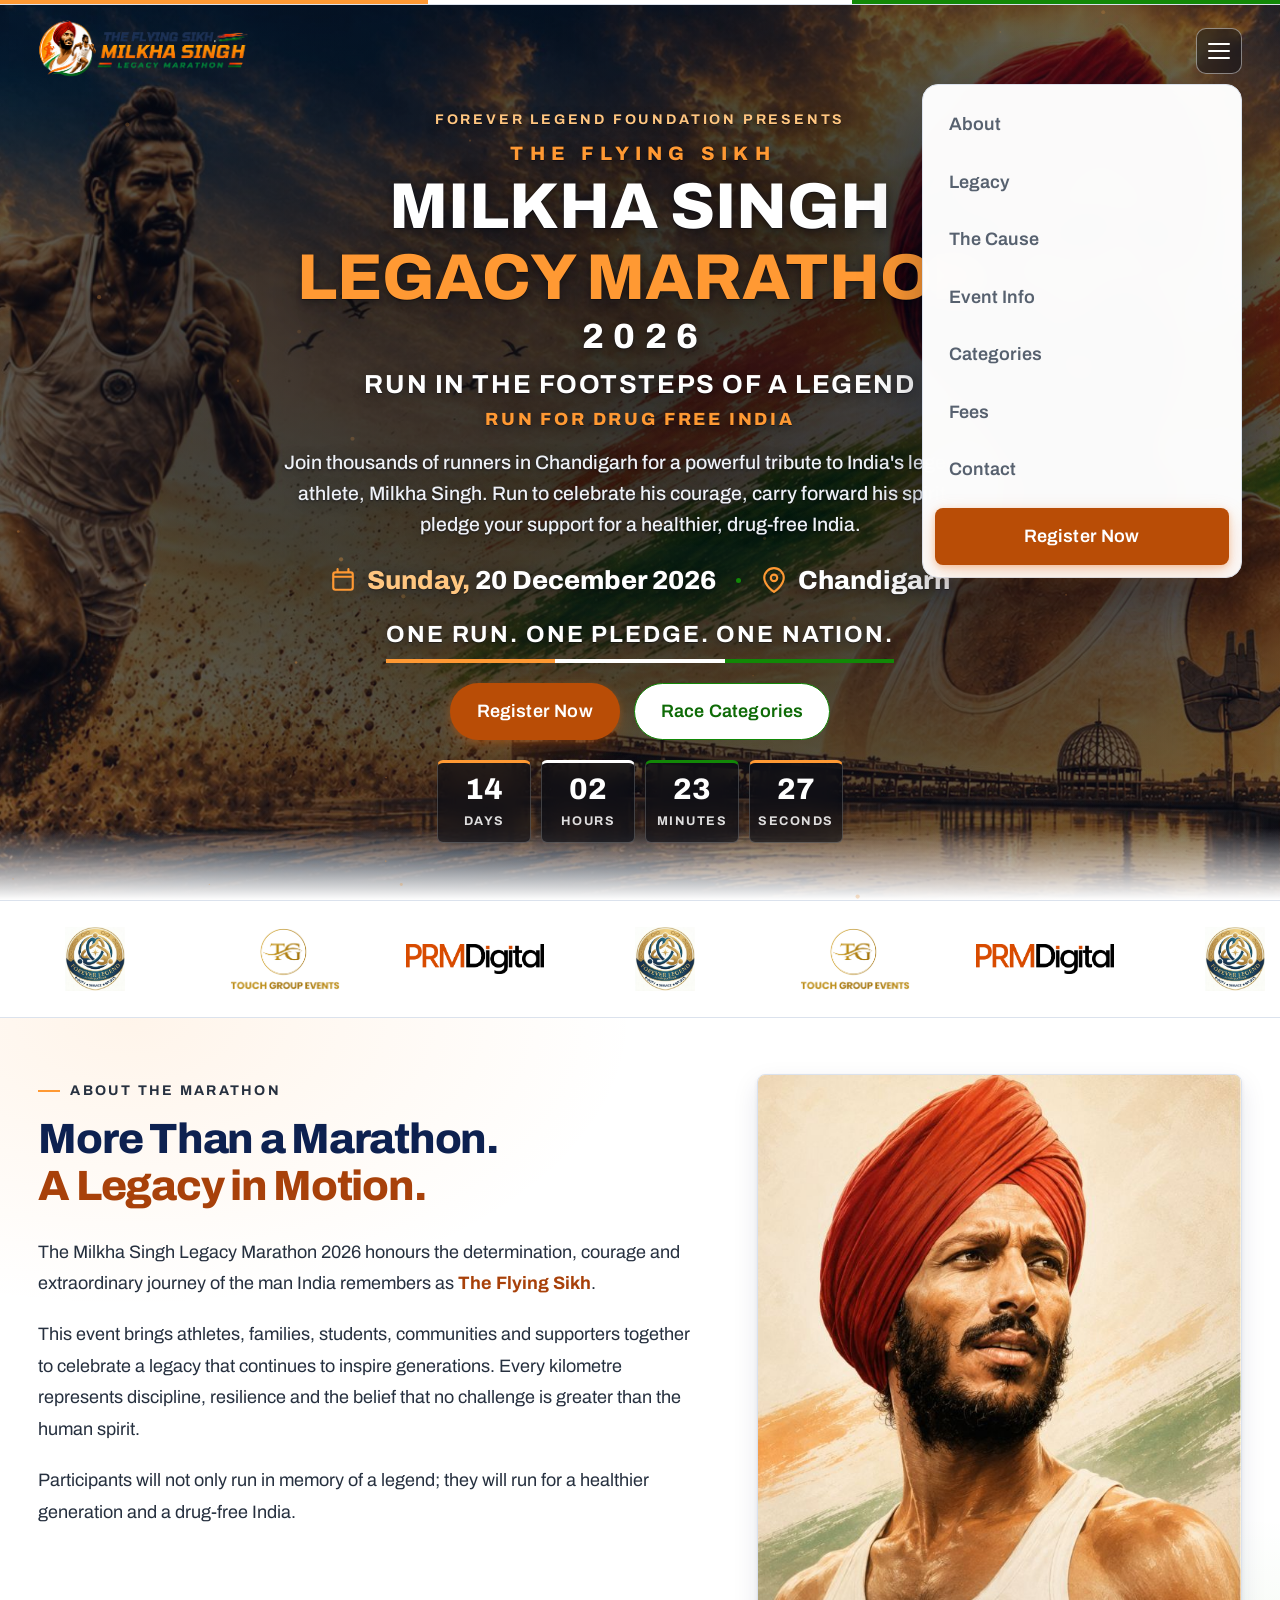
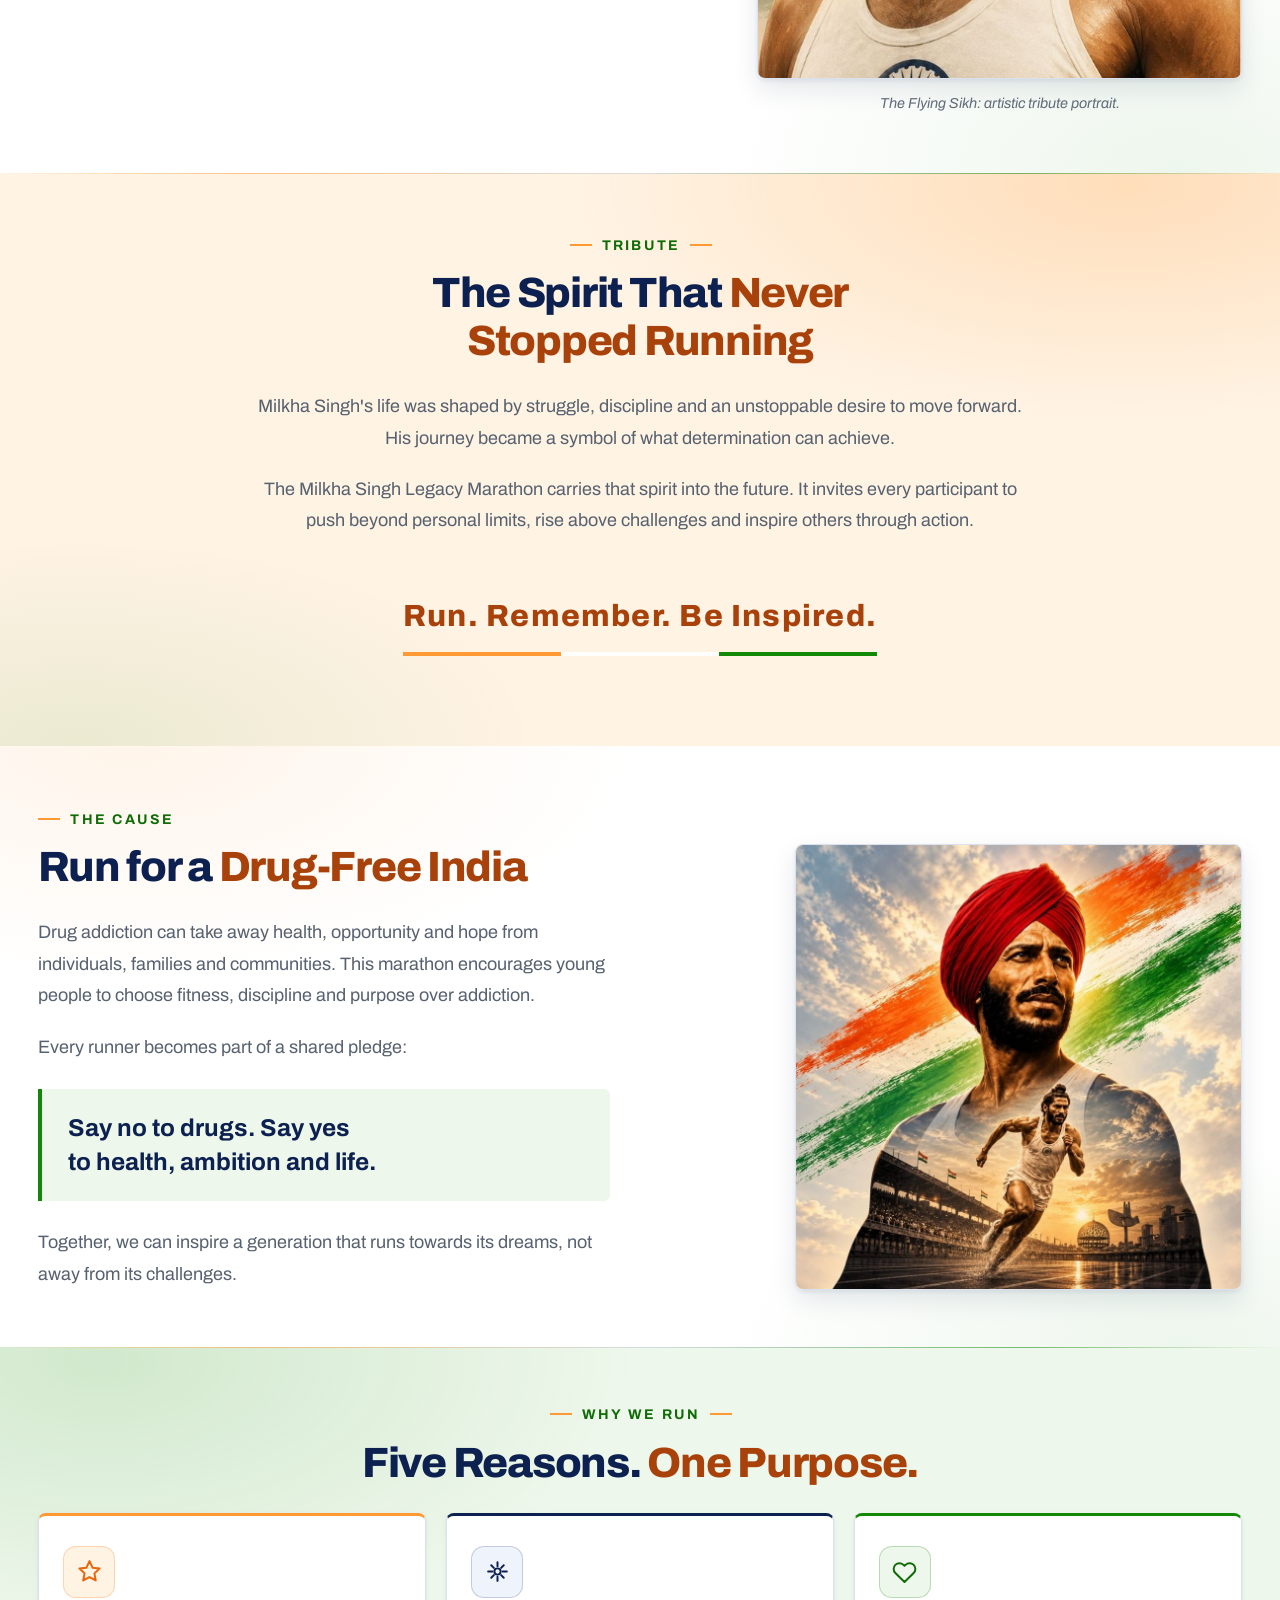
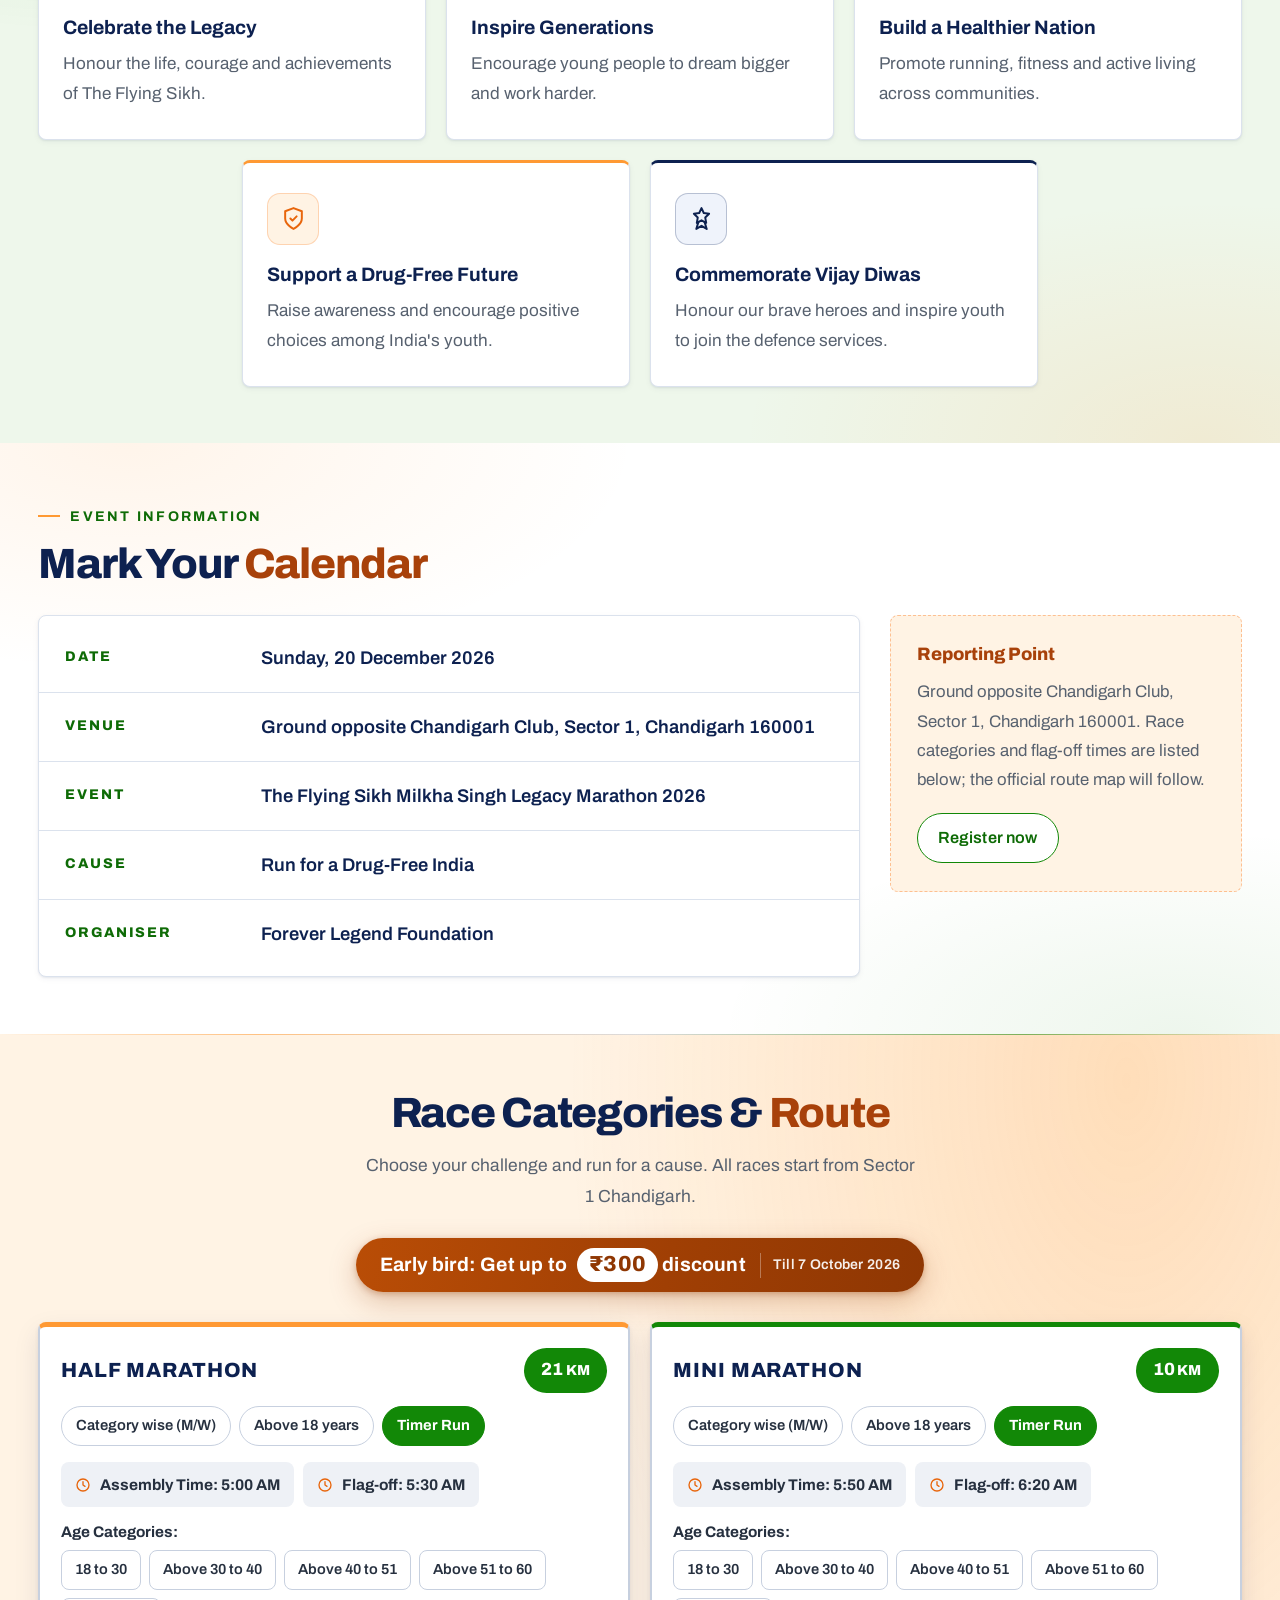
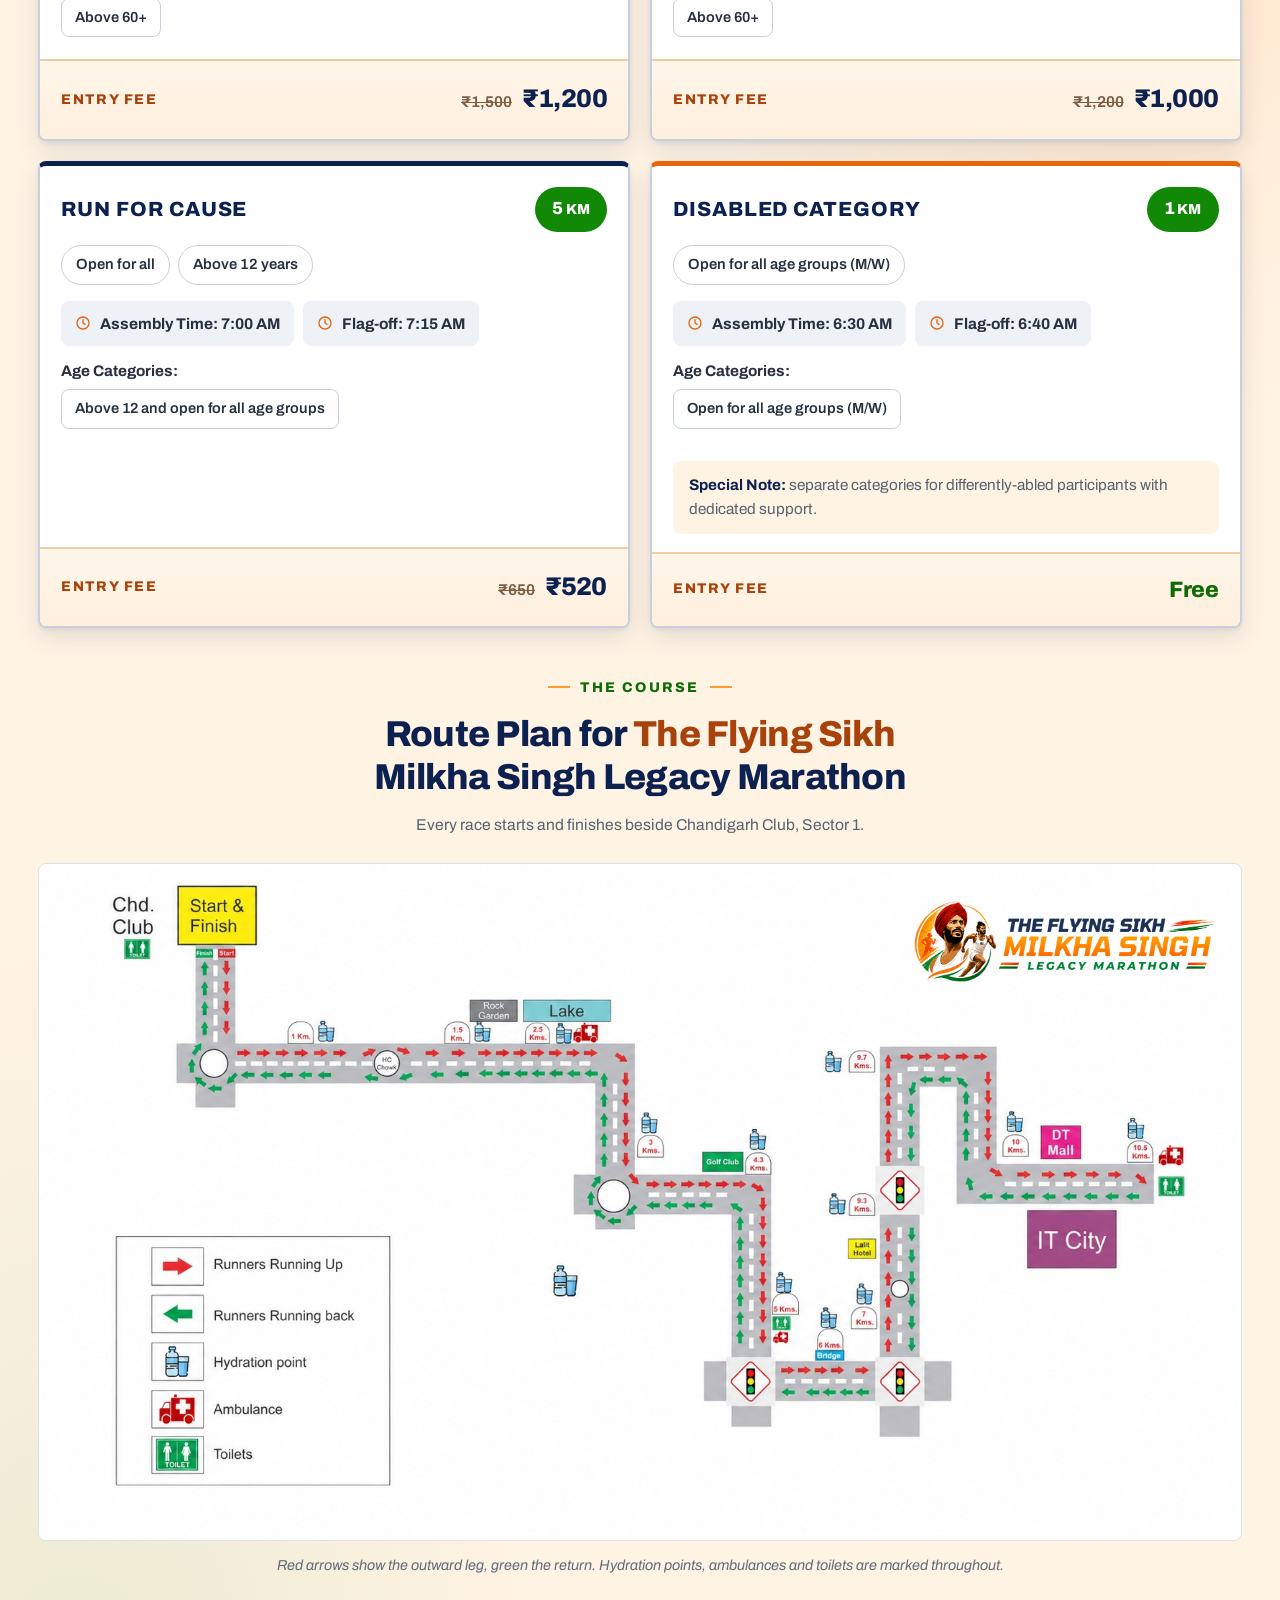
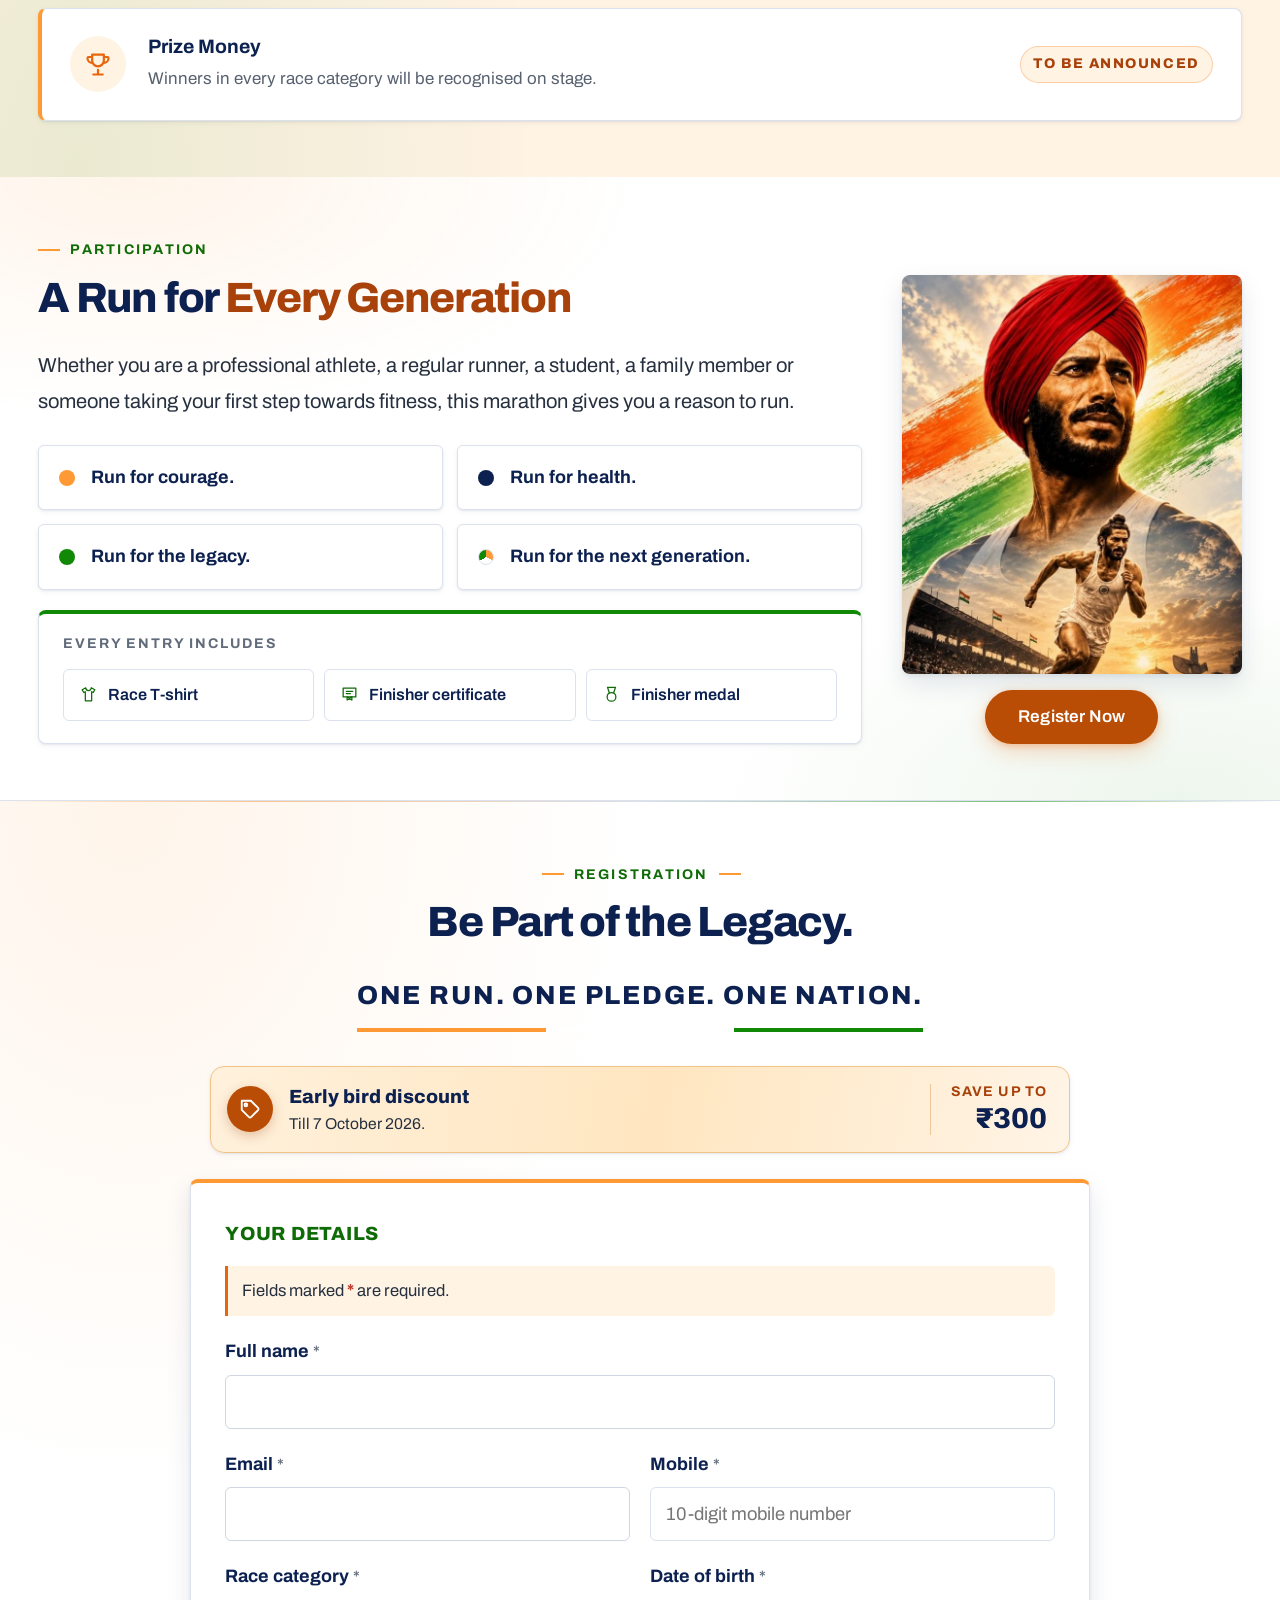
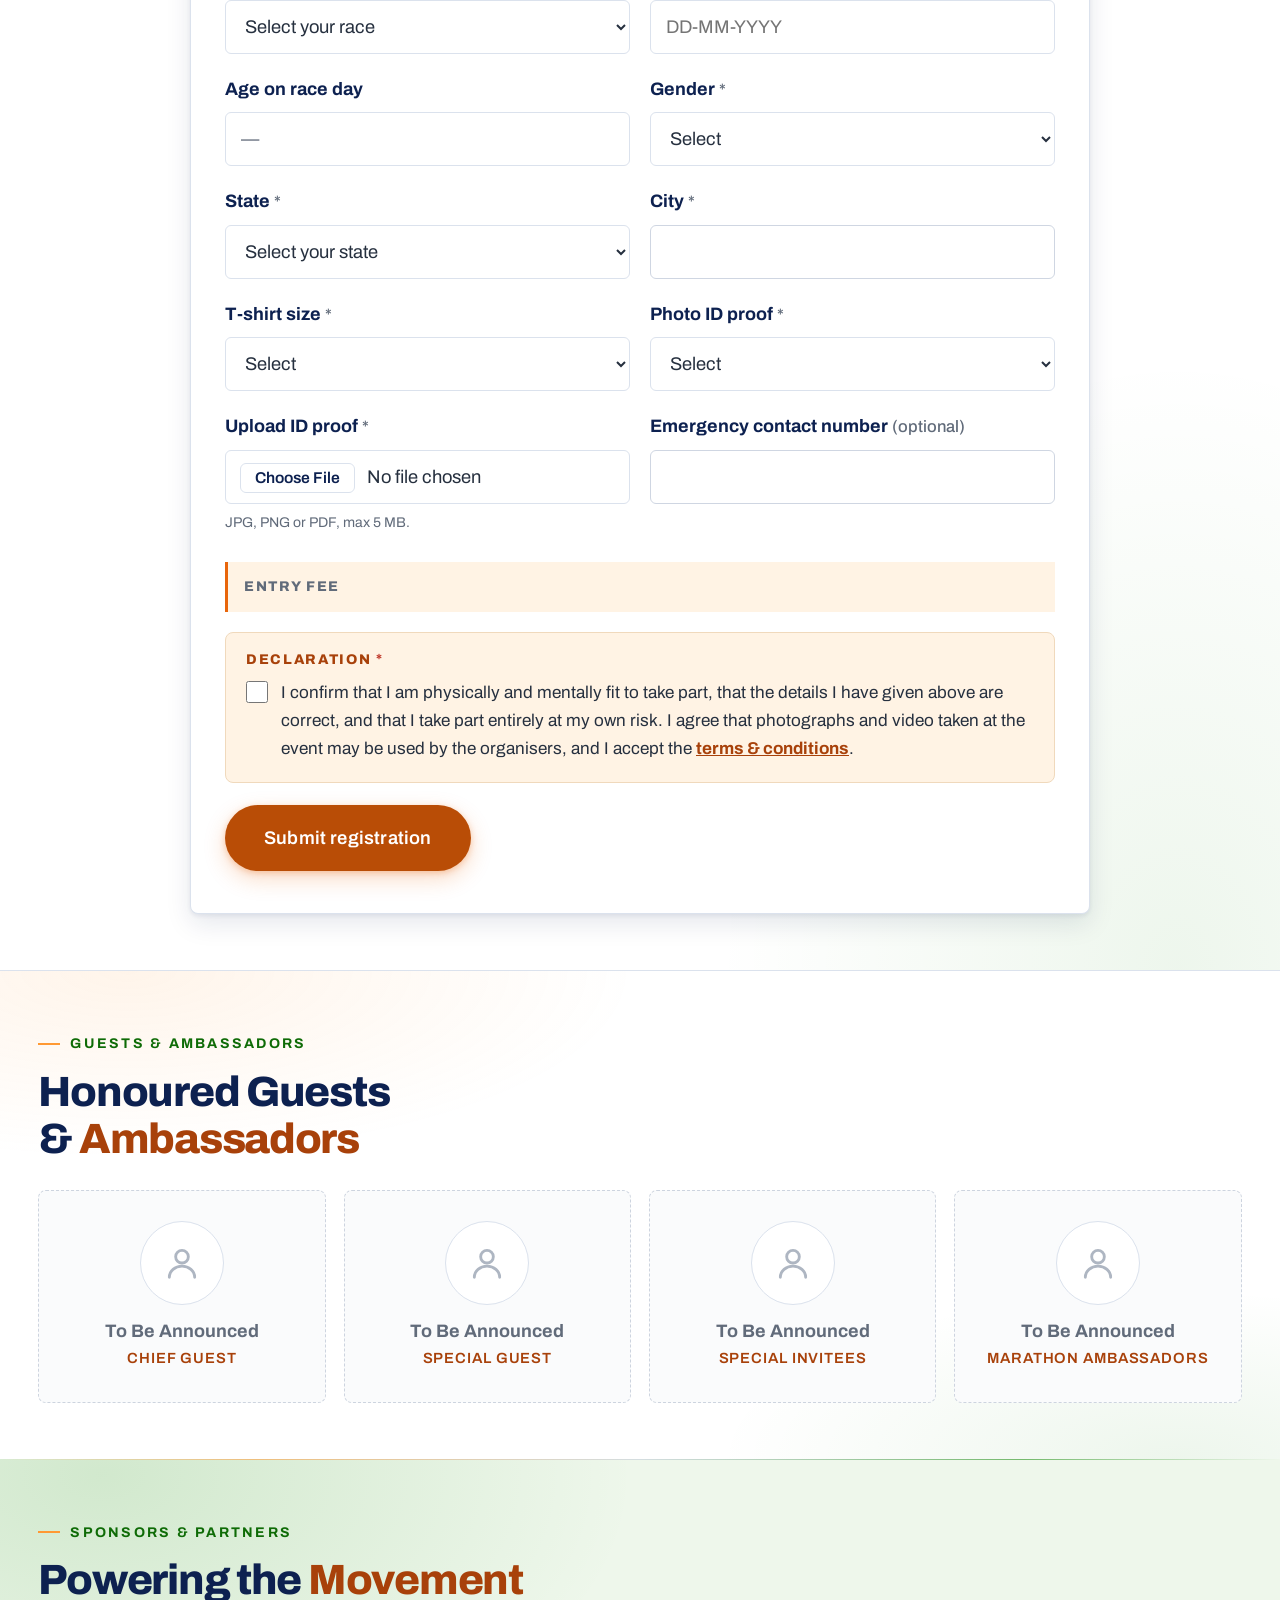
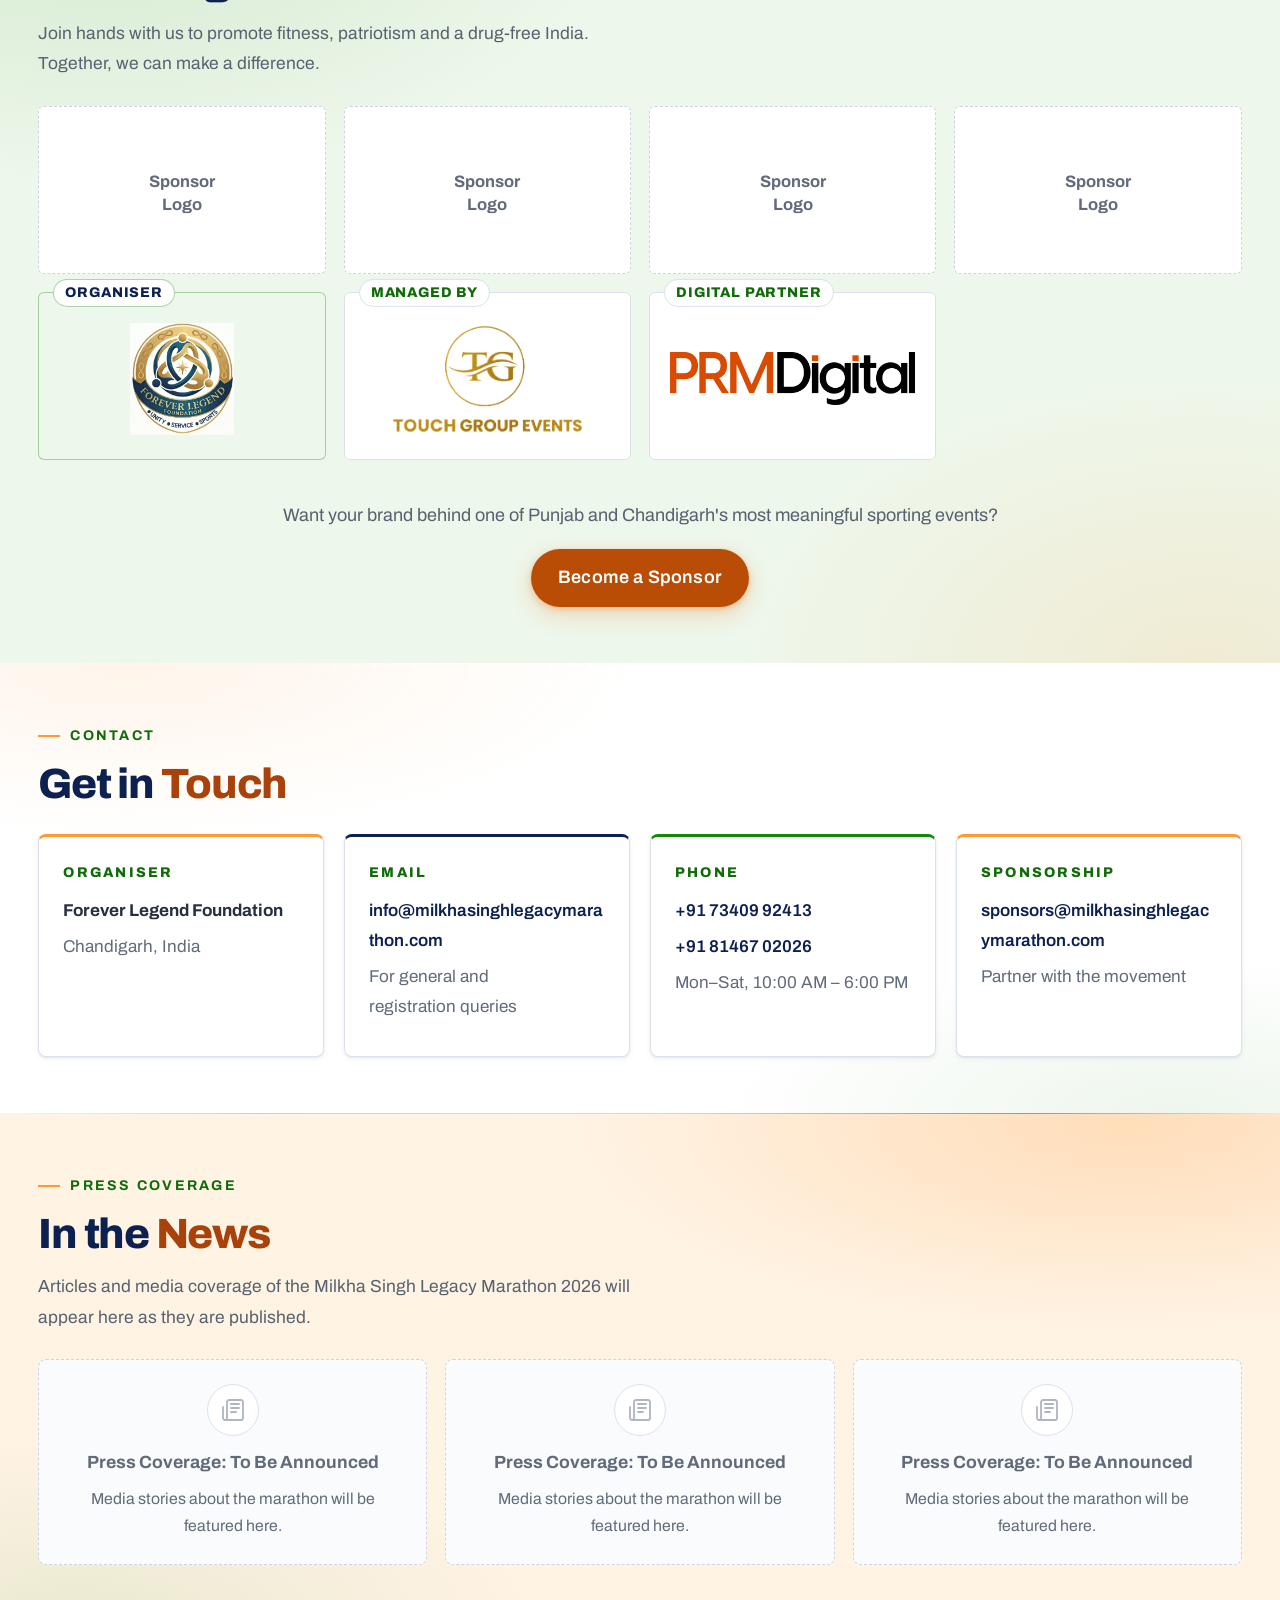
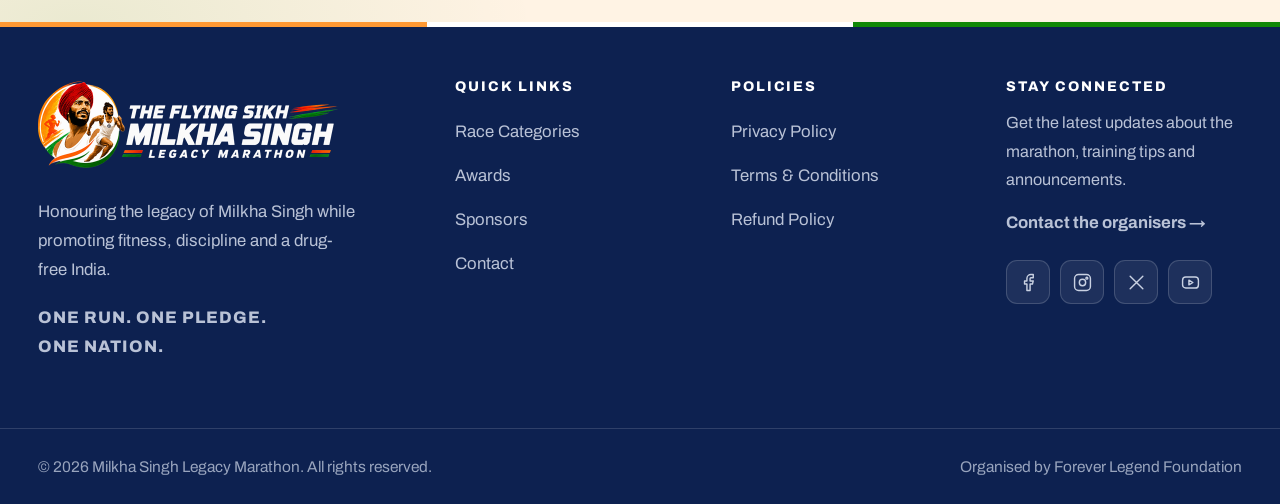
==== commit 2ff85852: "Manage sponsor and partner logos from the website editor One logo list now drives both the scrolling" ====
--- a/index.html
+++ b/index.html
@@ -34,7 +34,7 @@
 <link rel="preconnect" href="https://fonts.googleapis.com" />
 <link rel="preconnect" href="https://fonts.gstatic.com" crossorigin />
 <link href="https://fonts.googleapis.com/css2?family=Archivo:wght@400;500;600;700;800&display=swap" rel="stylesheet" />
-<link rel="stylesheet" href="assets/css/styles.css?v=20260917-1" />
+<link rel="stylesheet" href="assets/css/styles.css?v=20260917-2" />
 <!-- Content saved in the admin website editor, and the event settings the page
      scripts read (race start, early bird end, fees). Must stay in <head>. -->
 <script src="api/site.php?page=index"></script>
@@ -909,7 +909,7 @@
     </p>
 
     <!-- TODO: replace tiles with real sponsor logos as they are confirmed -->
-    <div class="sponsors__grid">
+    <div class="sponsors__grid" data-e-list="sponsors">
       <!-- TODO: replace each with a confirmed sponsor logo. Keep the count at
            four so the three badged tiles below stay together on the last row.
            A logo tile is sponsor-tile sponsor-tile--logo with a
@@ -917,21 +917,21 @@
            at the 64px height used for wide wordmarks reads half the size of its
            neighbours. The Liv Up logo that sat here is still in
            images/sponsor-liv-up.png. -->
-      <div class="sponsor-tile"><span data-e="sponsors.span1">Sponsor<br />Logo</span></div>
-      <div class="sponsor-tile"><span data-e="sponsors.span2">Sponsor<br />Logo</span></div>
-      <div class="sponsor-tile"><span data-e="sponsors.span3">Sponsor<br />Logo</span></div>
-      <div class="sponsor-tile"><span data-e="sponsors.span4">Sponsor<br />Logo</span></div>
+      <div class="sponsor-tile"><span>Sponsor<br />Logo</span></div>
+      <div class="sponsor-tile"><span>Sponsor<br />Logo</span></div>
+      <div class="sponsor-tile"><span>Sponsor<br />Logo</span></div>
+      <div class="sponsor-tile"><span>Sponsor<br />Logo</span></div>
       <div class="sponsor-tile sponsor-tile--org">
-        <span class="sponsor-tile__badge" data-e="sponsors.span5">Organiser</span>
-        <img src="images/sponsor-forever-legend.jpg" alt="Forever Legend Foundation: Unity, Service, Sports" width="723" height="777" loading="lazy" decoding="async" data-e="sponsors.img1" />
+        <span class="sponsor-tile__badge">Organiser</span>
+        <img src="images/sponsor-forever-legend.jpg" alt="Forever Legend Foundation: Unity, Service, Sports" width="723" height="777" loading="lazy" decoding="async" />
       </div>
       <div class="sponsor-tile sponsor-tile--logo sponsor-tile--mark">
-        <span class="sponsor-tile__badge" data-e="sponsors.span6">Managed By</span>
-        <img src="images/sponsor-touch-group-events.png?v=2" alt="Touch Group Events" width="1834" height="1051" loading="lazy" decoding="async" data-e="sponsors.img2" />
+        <span class="sponsor-tile__badge">Managed By</span>
+        <img src="images/sponsor-touch-group-events.png?v=2" alt="Touch Group Events" width="1834" height="1051" loading="lazy" decoding="async" />
       </div>
       <div class="sponsor-tile sponsor-tile--logo">
-        <span class="sponsor-tile__badge" data-e="sponsors.span7">Digital Partner</span>
-        <img src="images/sponsor-prm-digital.png" alt="PRM Digital" width="1716" height="367" loading="lazy" decoding="async" data-e="sponsors.img3" />
+        <span class="sponsor-tile__badge">Digital Partner</span>
+        <img src="images/sponsor-prm-digital.png" alt="PRM Digital" width="1716" height="367" loading="lazy" decoding="async" />
       </div>
     </div>
 
@@ -1081,7 +1081,7 @@
   <svg viewBox="0 0 24 24" aria-hidden="true"><path d="M12 19V5M5 12l7-7 7 7"/></svg>
 </button>
 
-<script src="assets/js/main.js?v=20260917-1" defer></script>
-<script src="assets/js/register.js?v=20260917-1" defer></script>
+<script src="assets/js/main.js?v=20260917-2" defer></script>
+<script src="assets/js/register.js?v=20260917-2" defer></script>
 </body>
 </html>
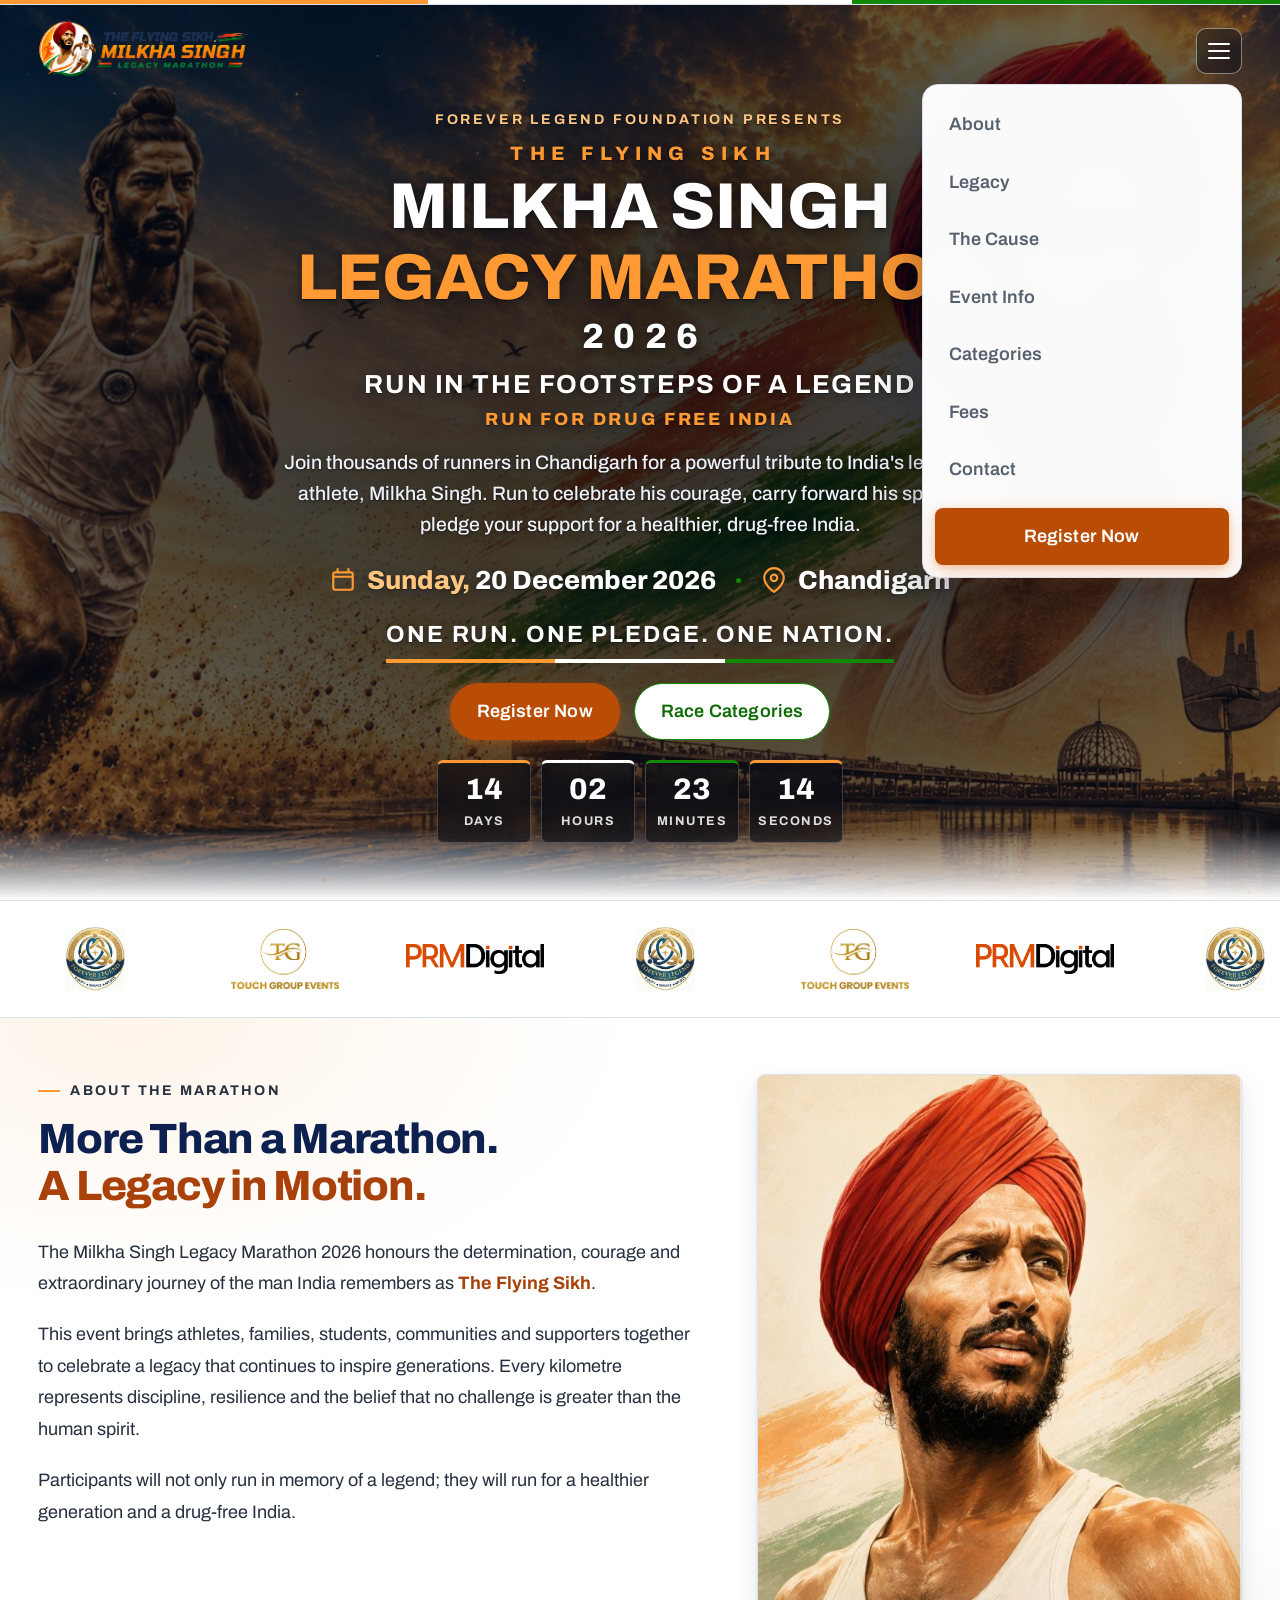
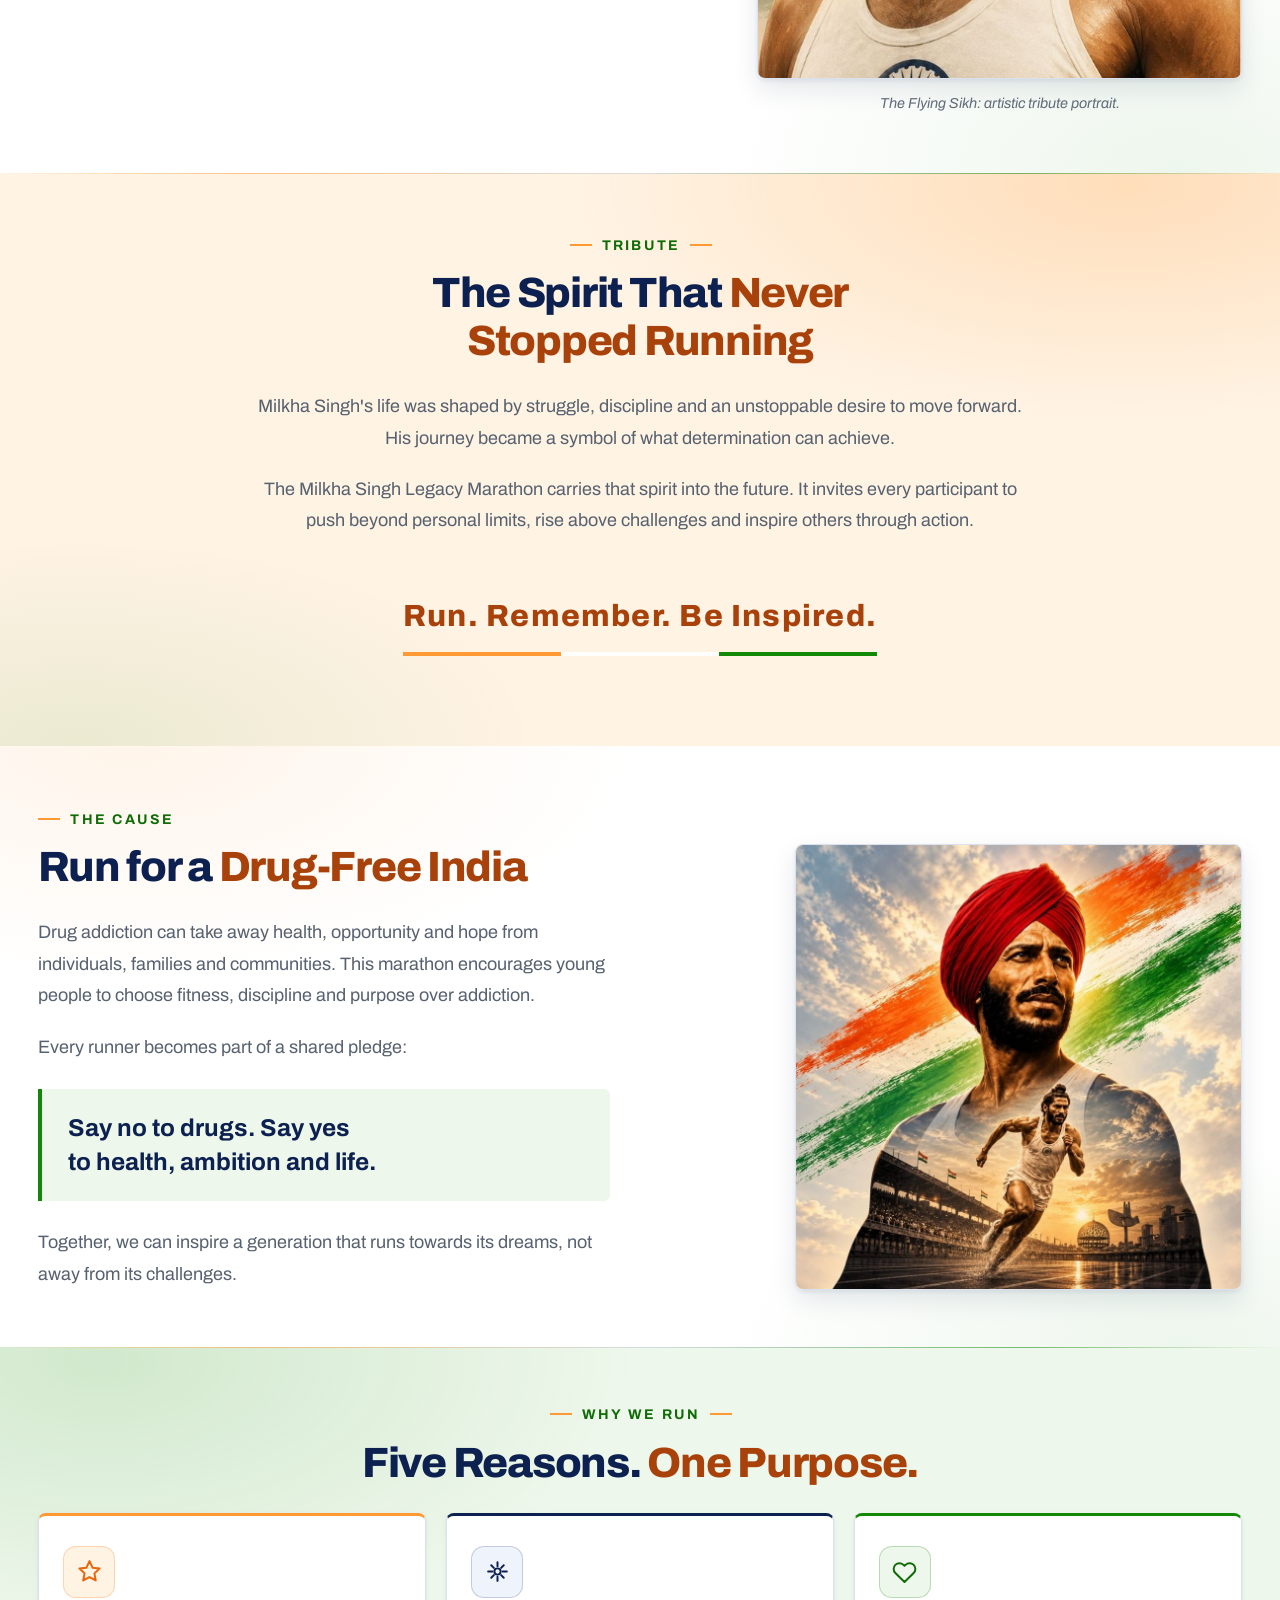
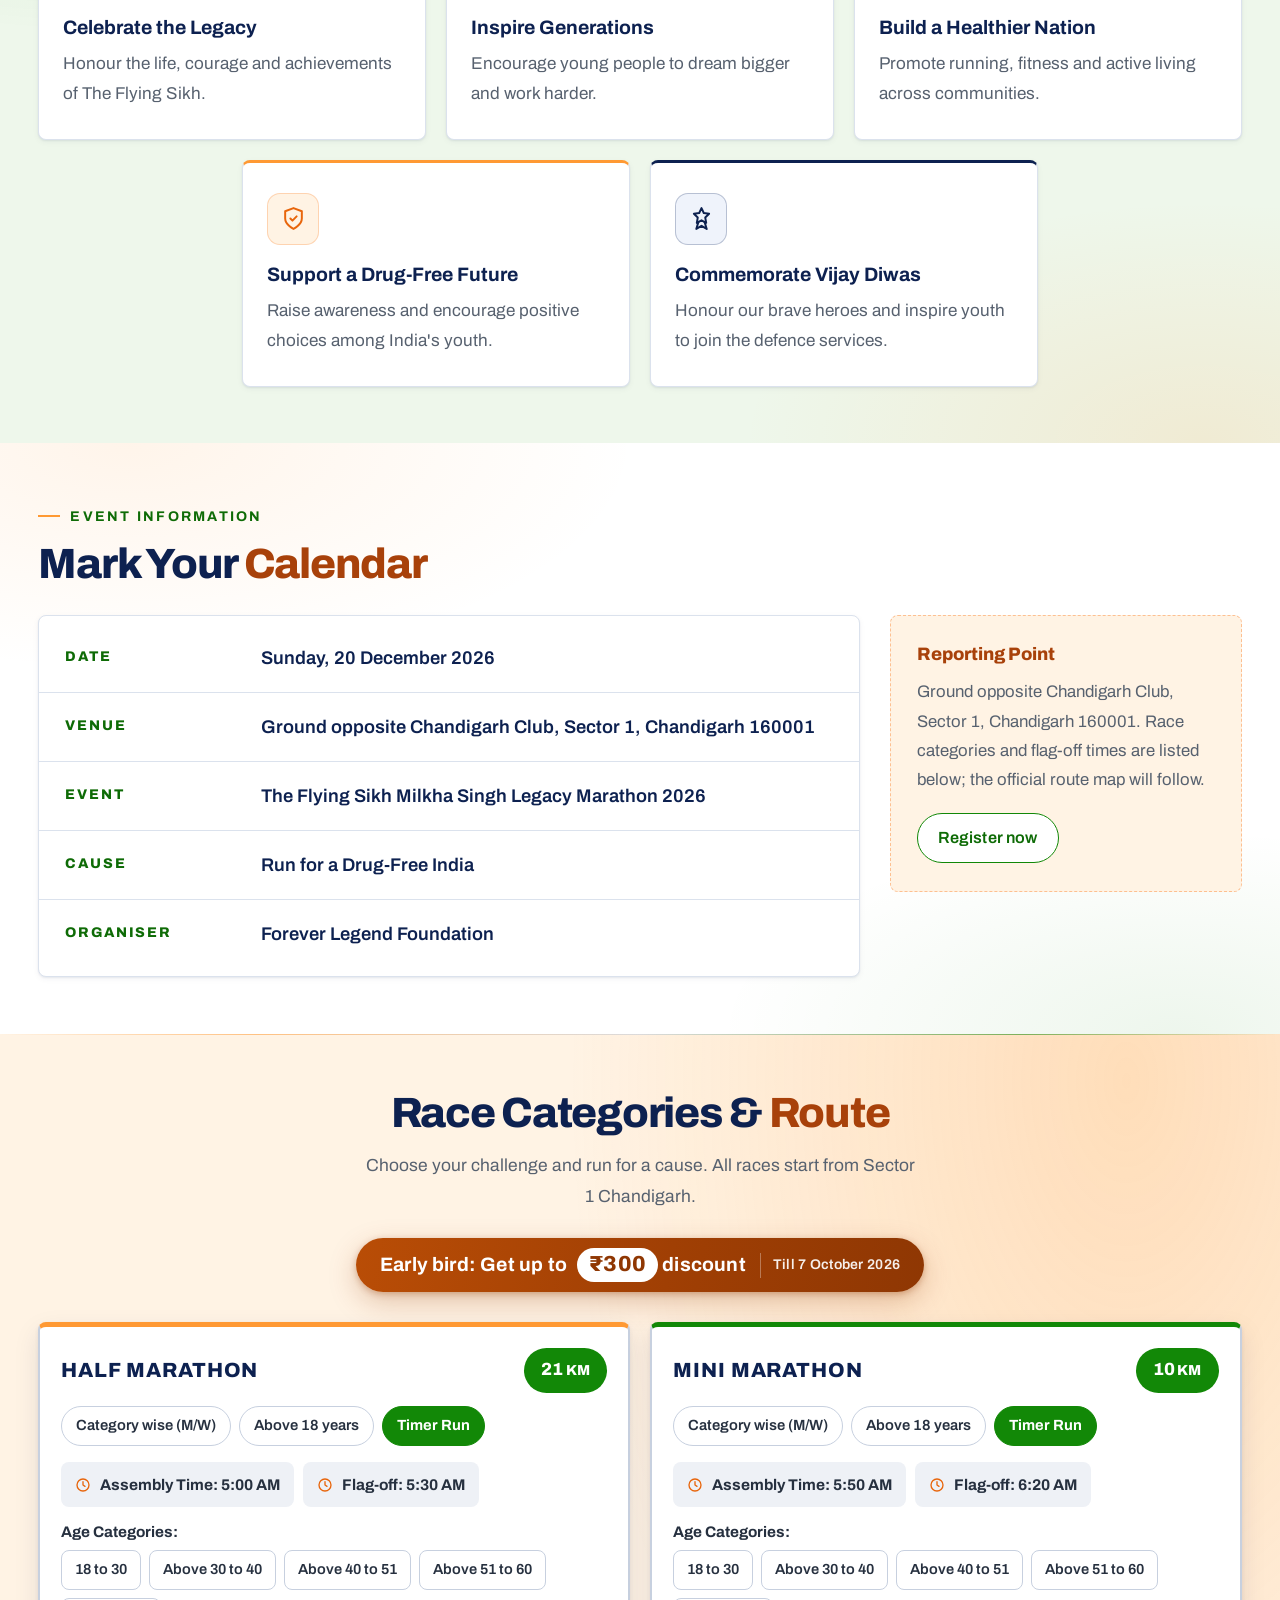
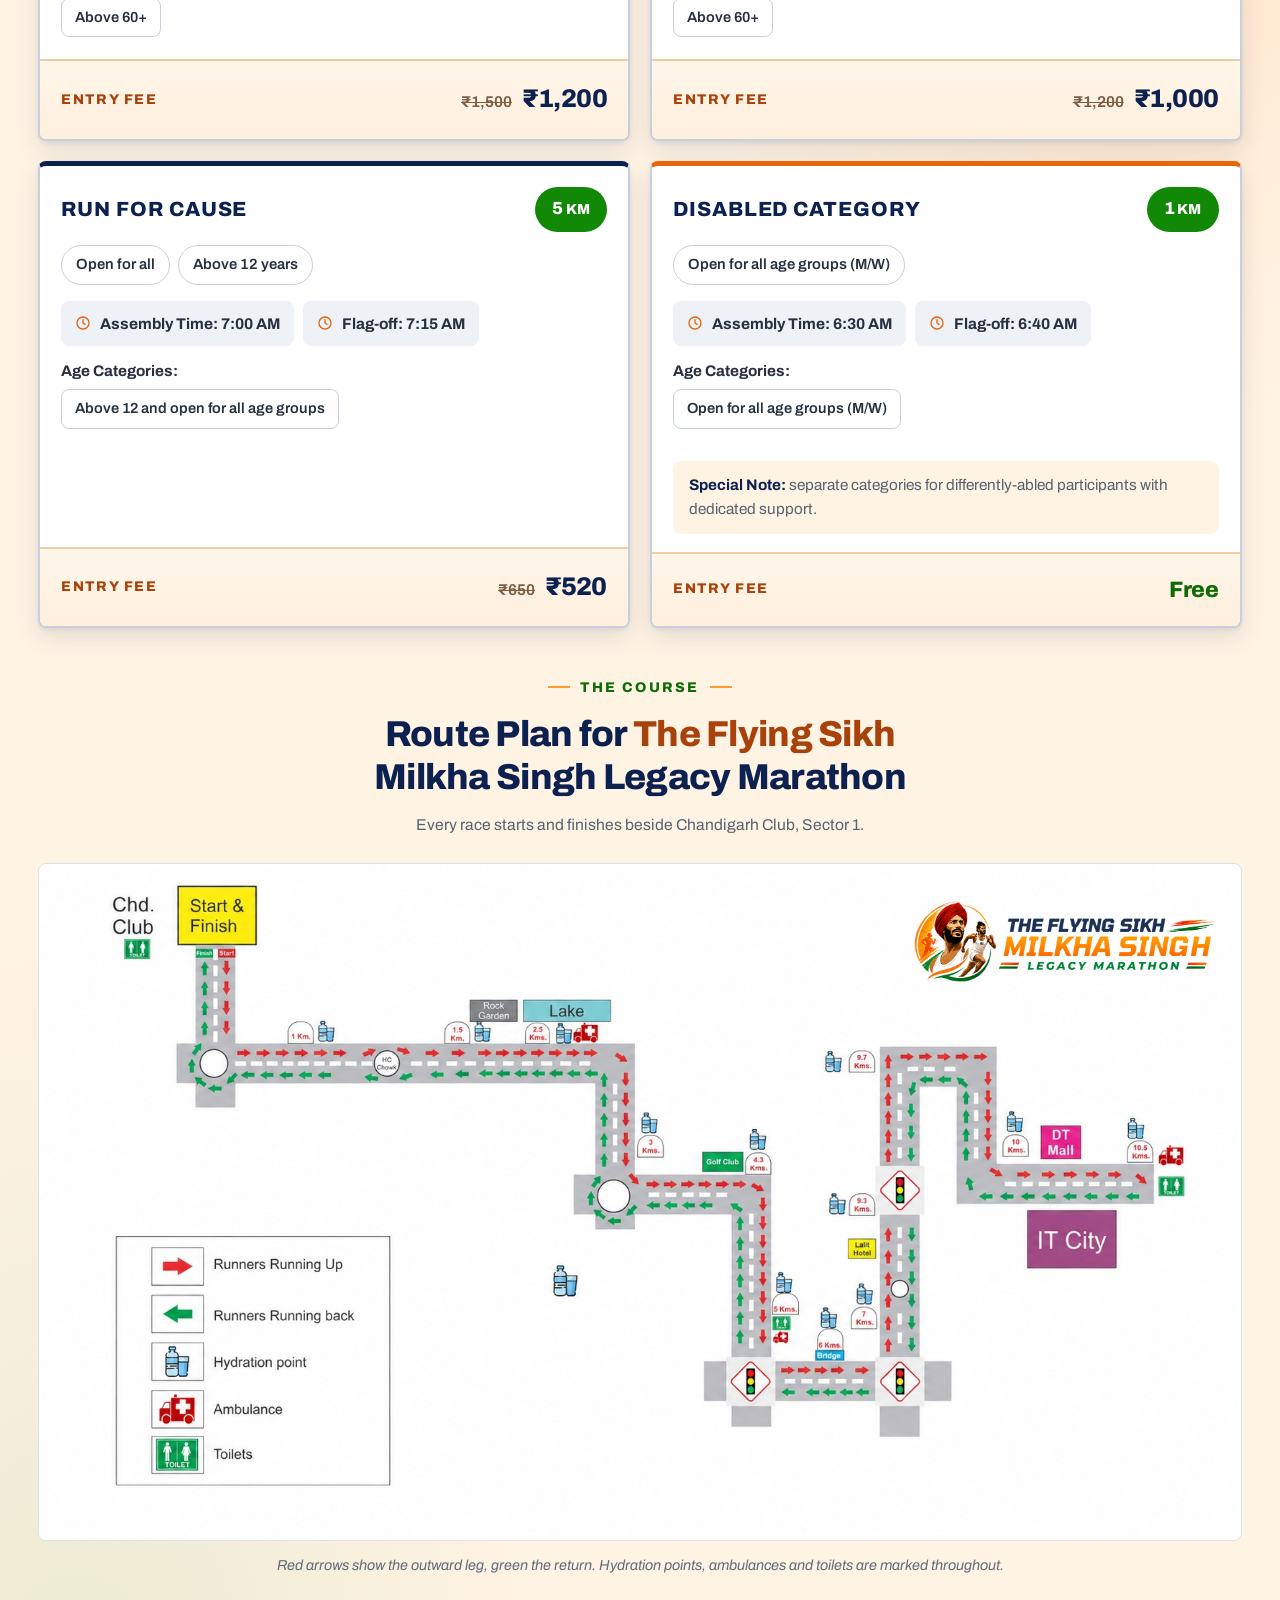
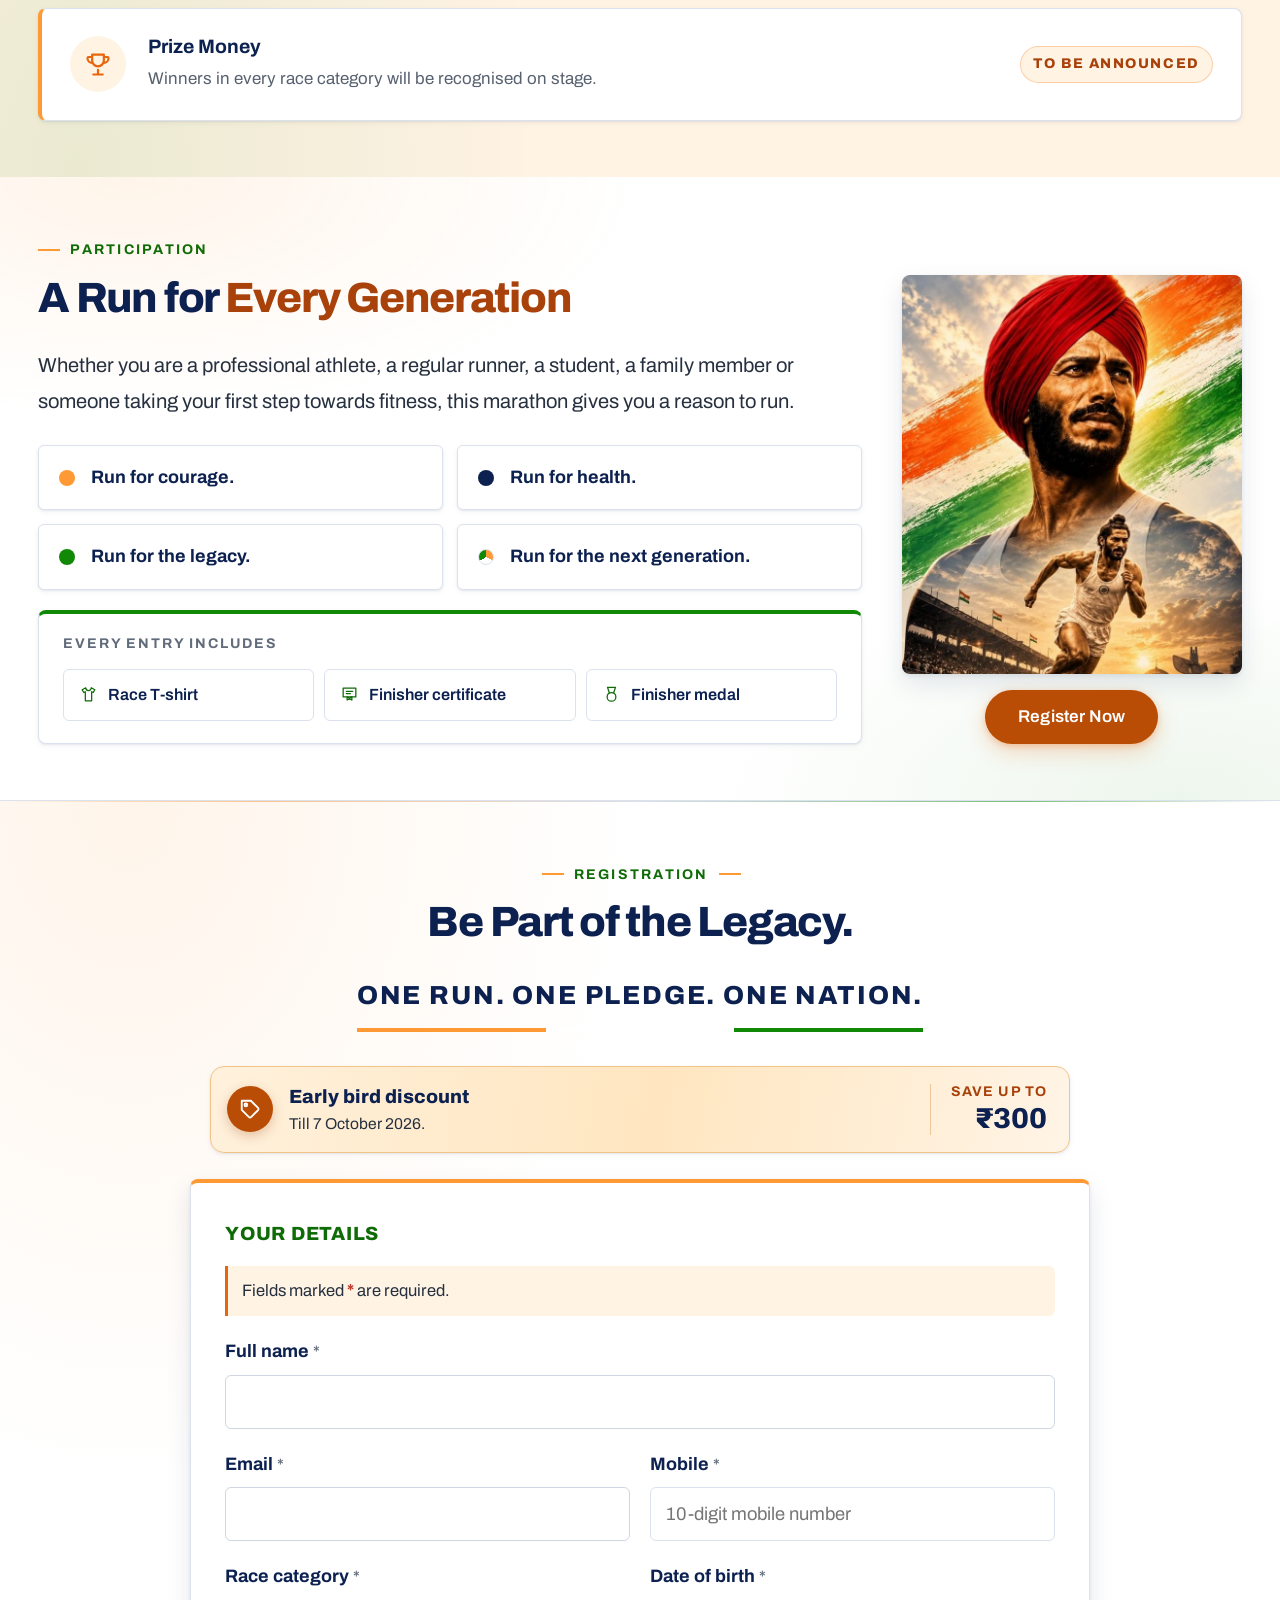
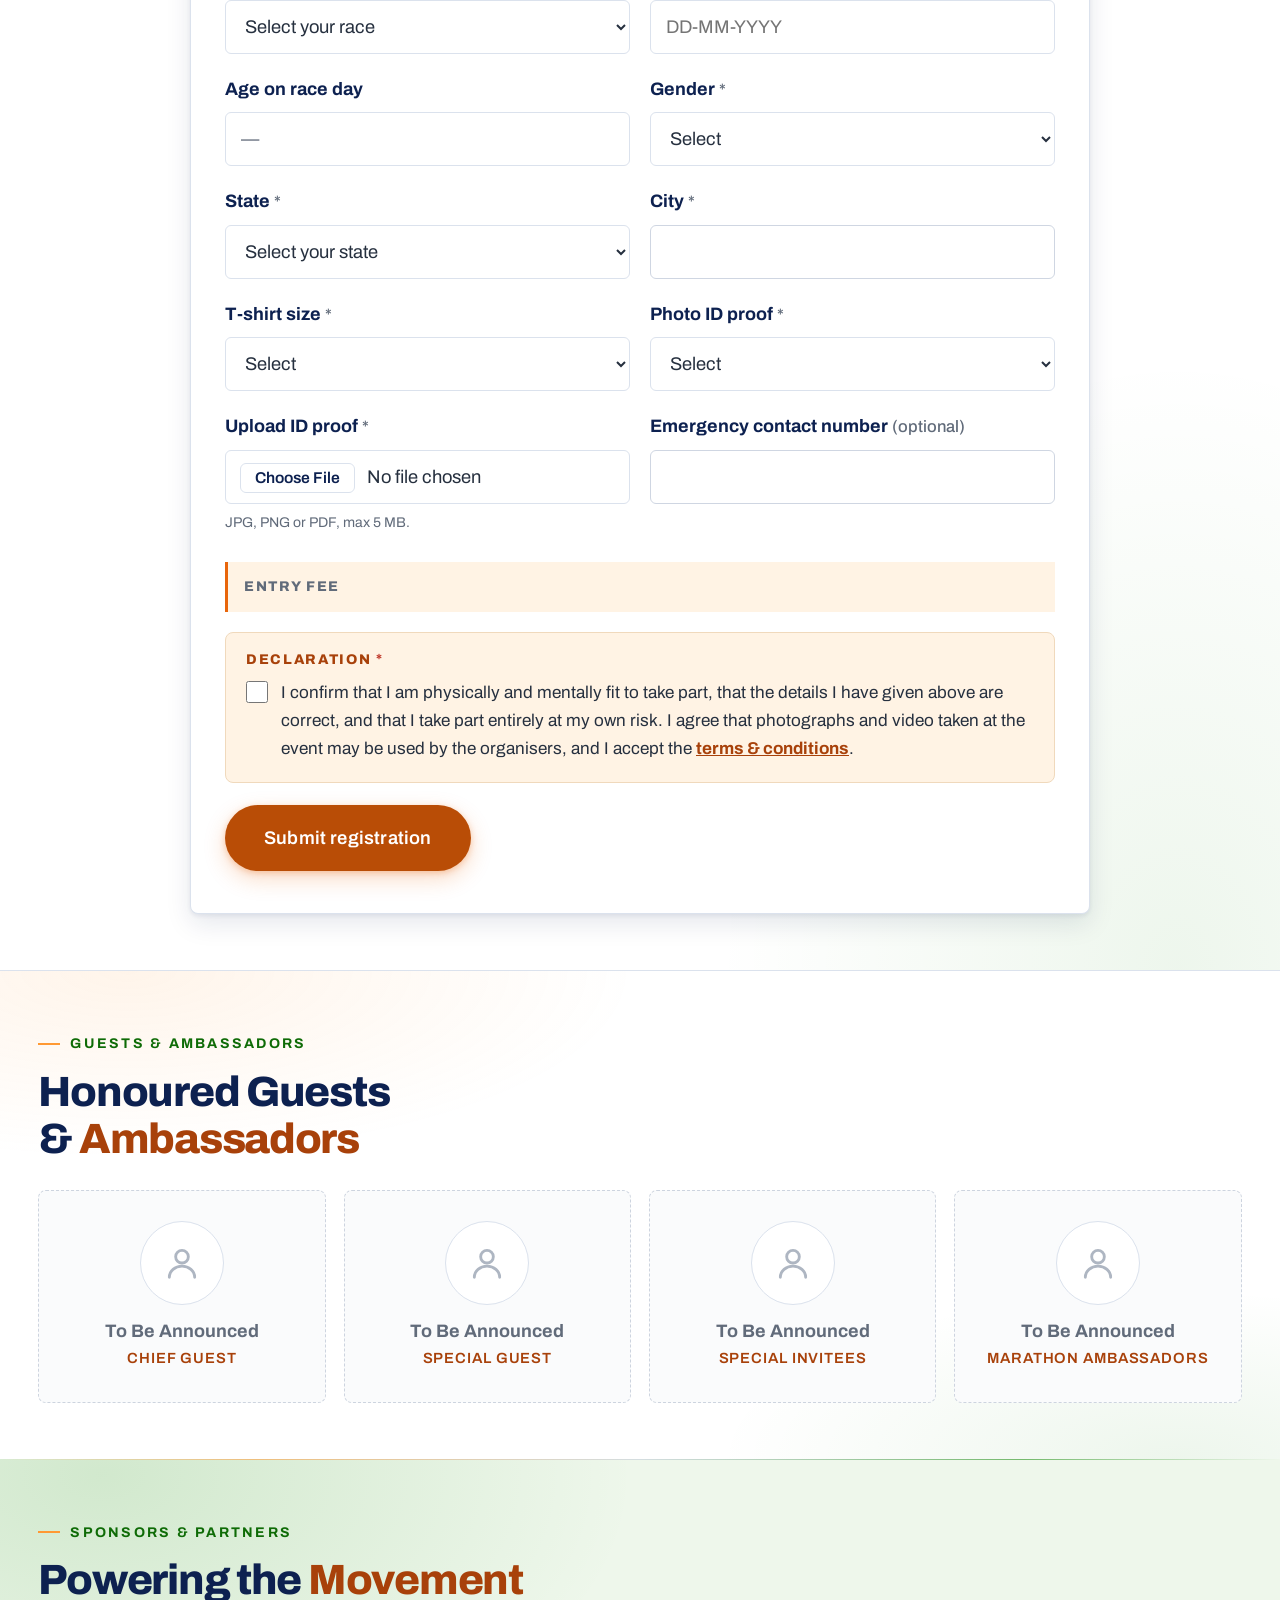
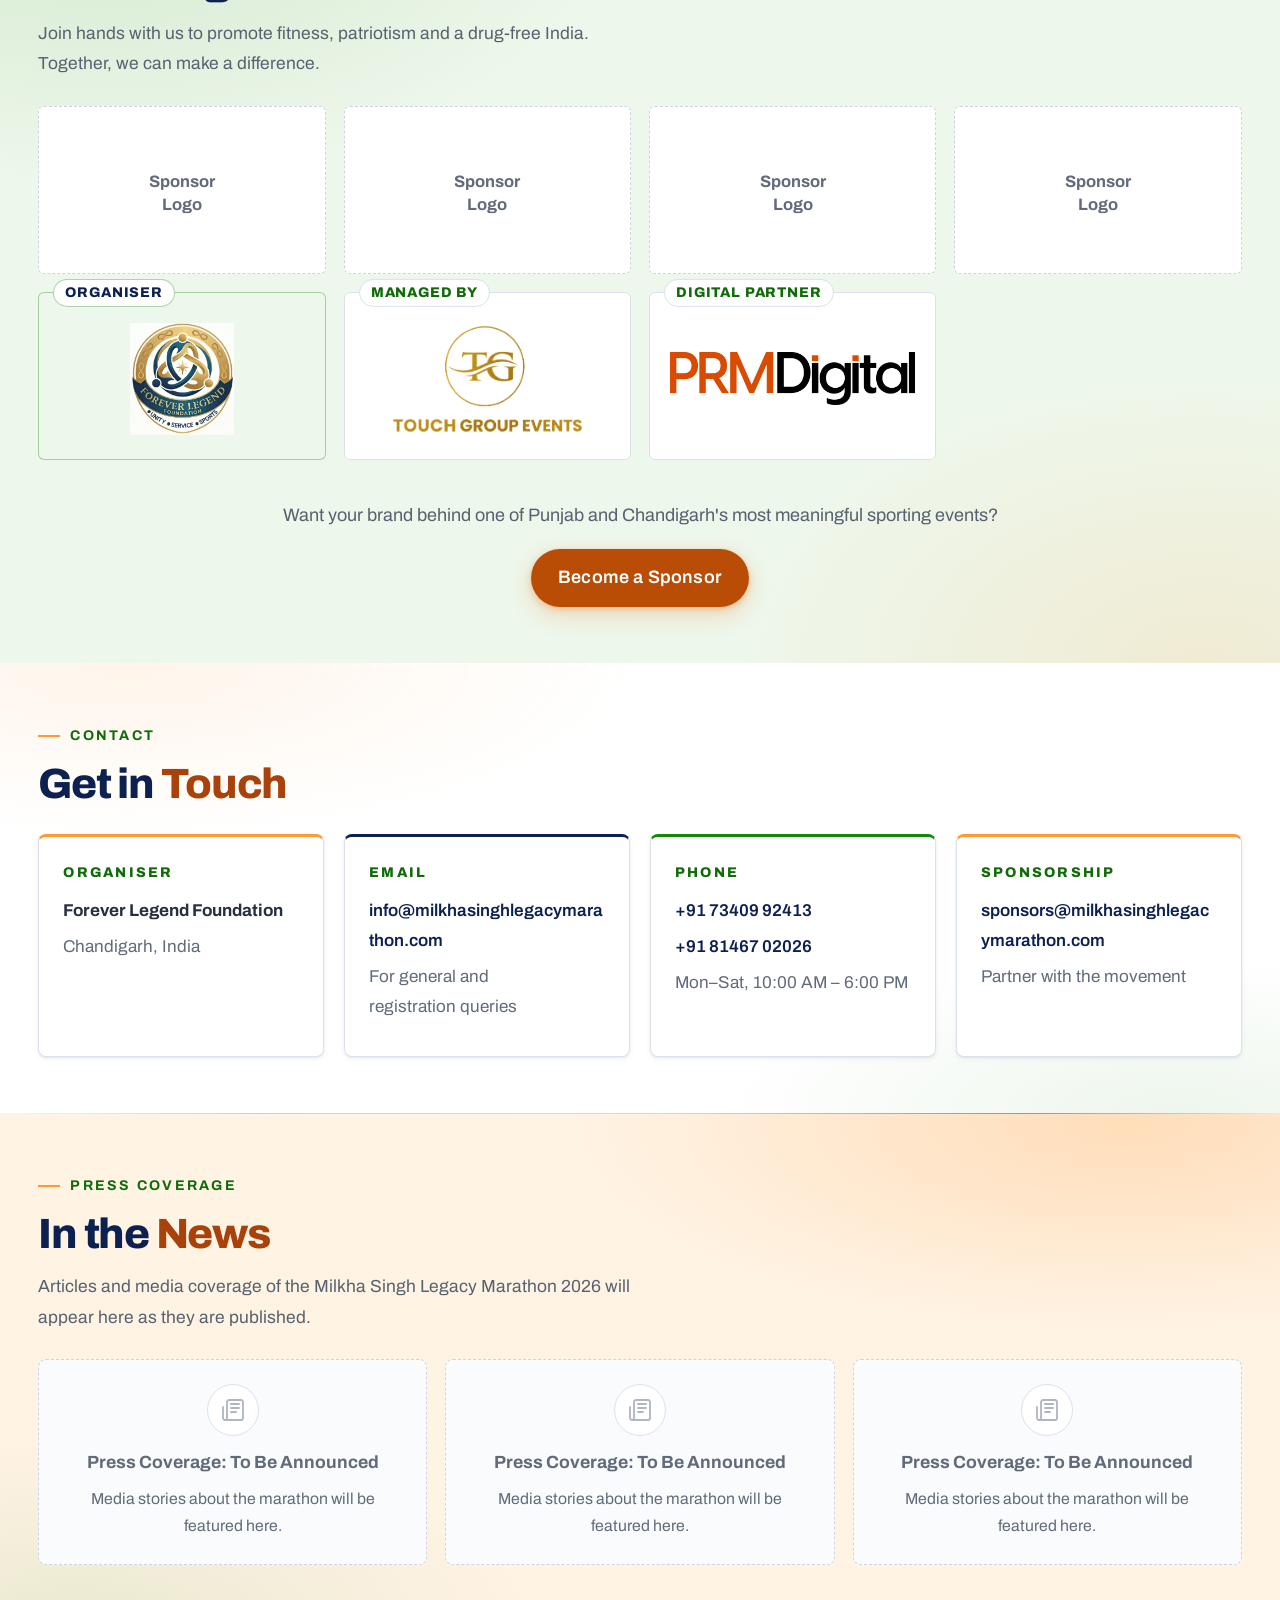
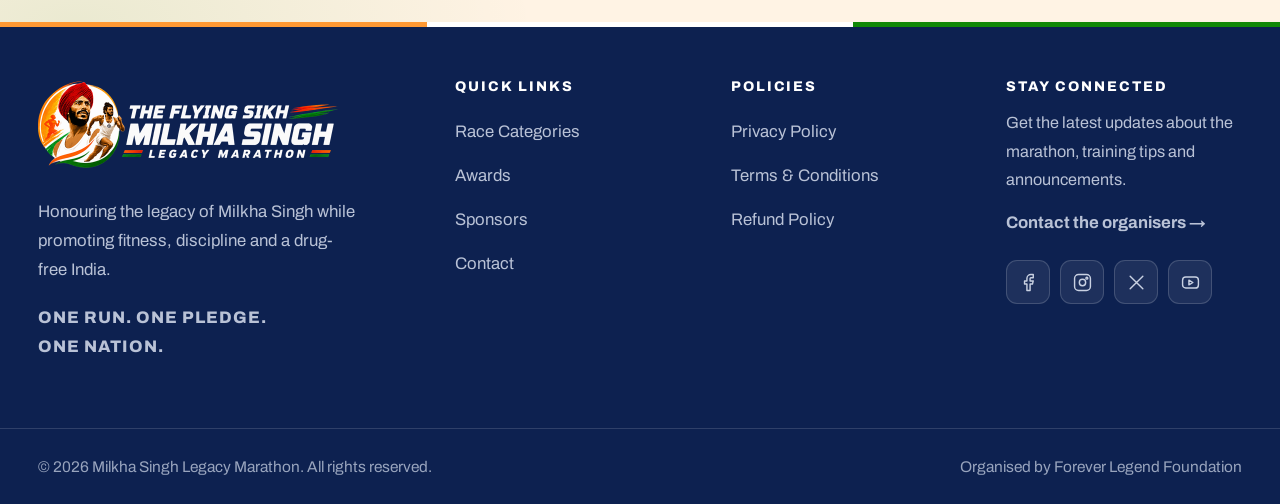
==== commit 49bbf81d: "New sponsor logos fill the top row of the Sponsors section The Sponsors & Partners grid now has two " ====
--- a/index.html
+++ b/index.html
@@ -34,7 +34,7 @@
 <link rel="preconnect" href="https://fonts.googleapis.com" />
 <link rel="preconnect" href="https://fonts.gstatic.com" crossorigin />
 <link href="https://fonts.googleapis.com/css2?family=Archivo:wght@400;500;600;700;800&display=swap" rel="stylesheet" />
-<link rel="stylesheet" href="assets/css/styles.css?v=20260917-2" />
+<link rel="stylesheet" href="assets/css/styles.css?v=20260917-3" />
 <!-- Content saved in the admin website editor, and the event settings the page
      scripts read (race start, early bird end, fees). Must stay in <head>. -->
 <script src="api/site.php?page=index"></script>
@@ -1081,7 +1081,7 @@
   <svg viewBox="0 0 24 24" aria-hidden="true"><path d="M12 19V5M5 12l7-7 7 7"/></svg>
 </button>
 
-<script src="assets/js/main.js?v=20260917-2" defer></script>
-<script src="assets/js/register.js?v=20260917-2" defer></script>
+<script src="assets/js/main.js?v=20260917-3" defer></script>
+<script src="assets/js/register.js?v=20260917-3" defer></script>
 </body>
 </html>
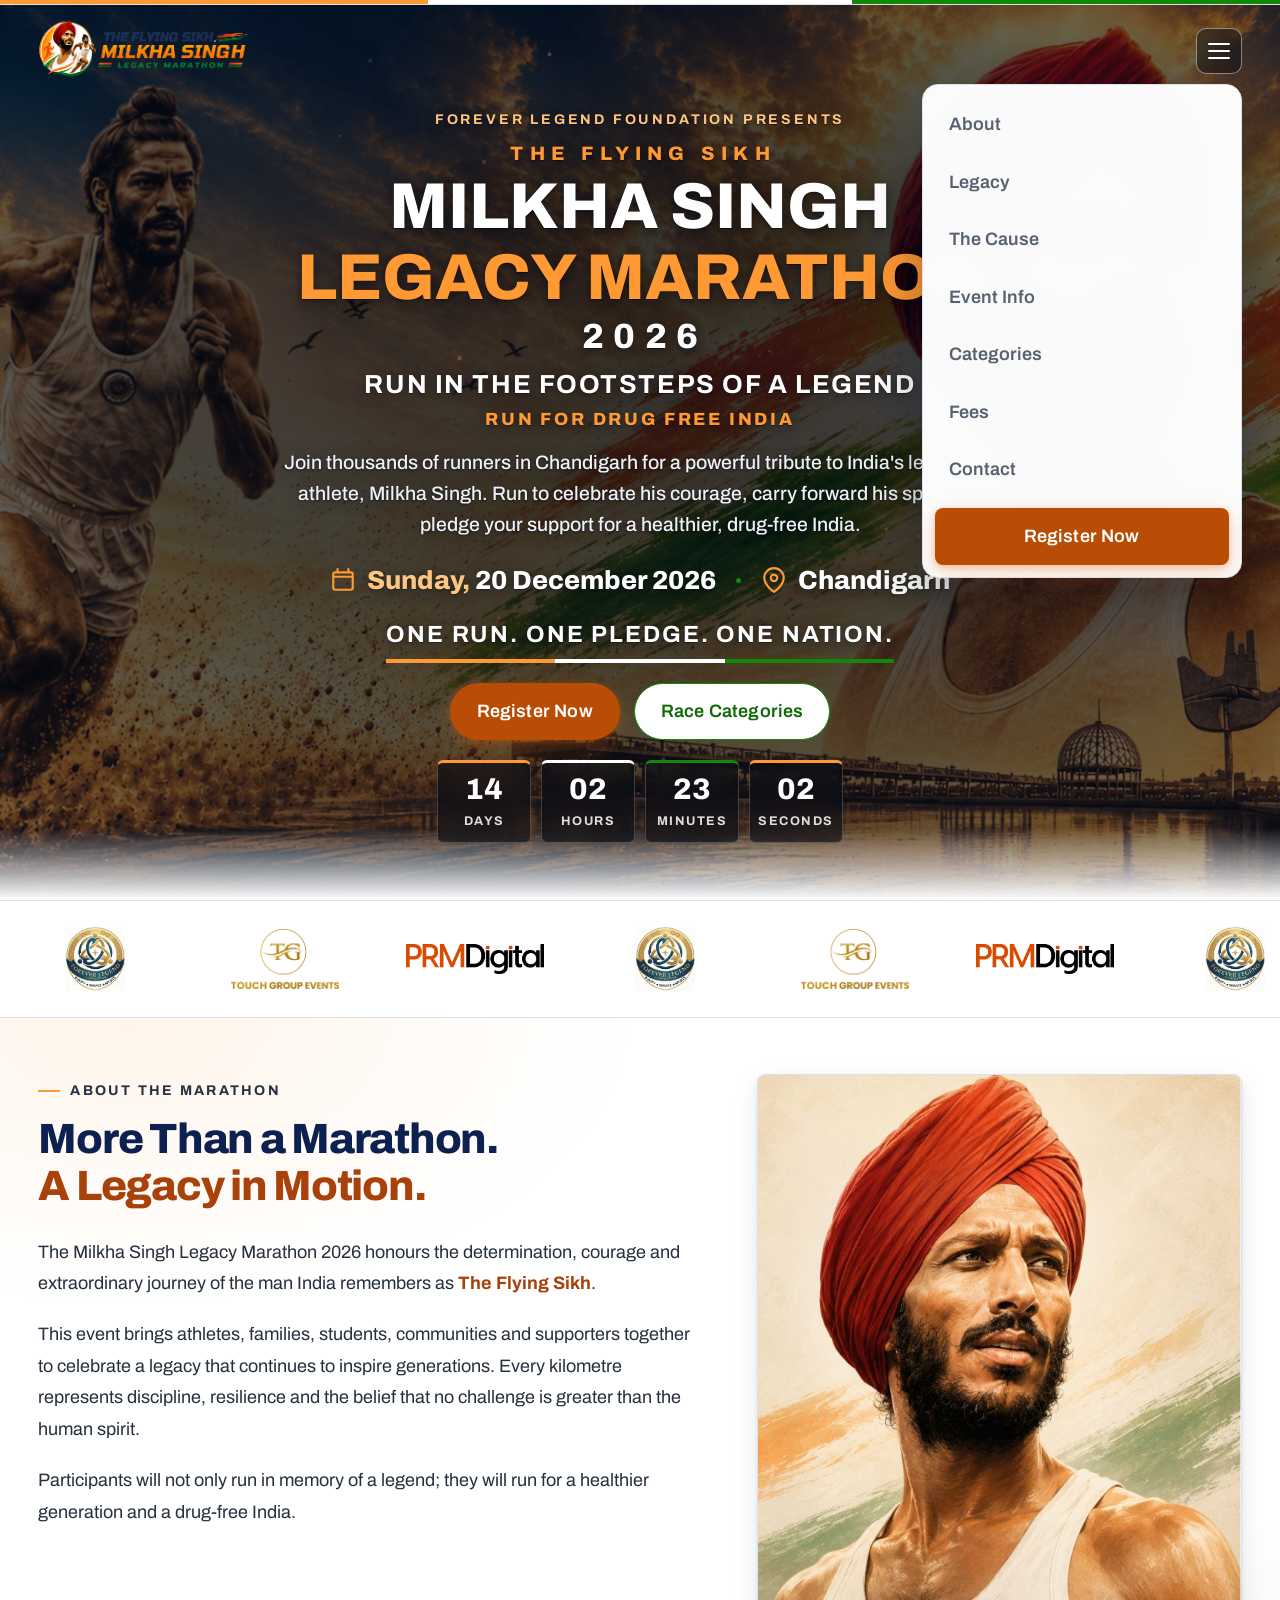
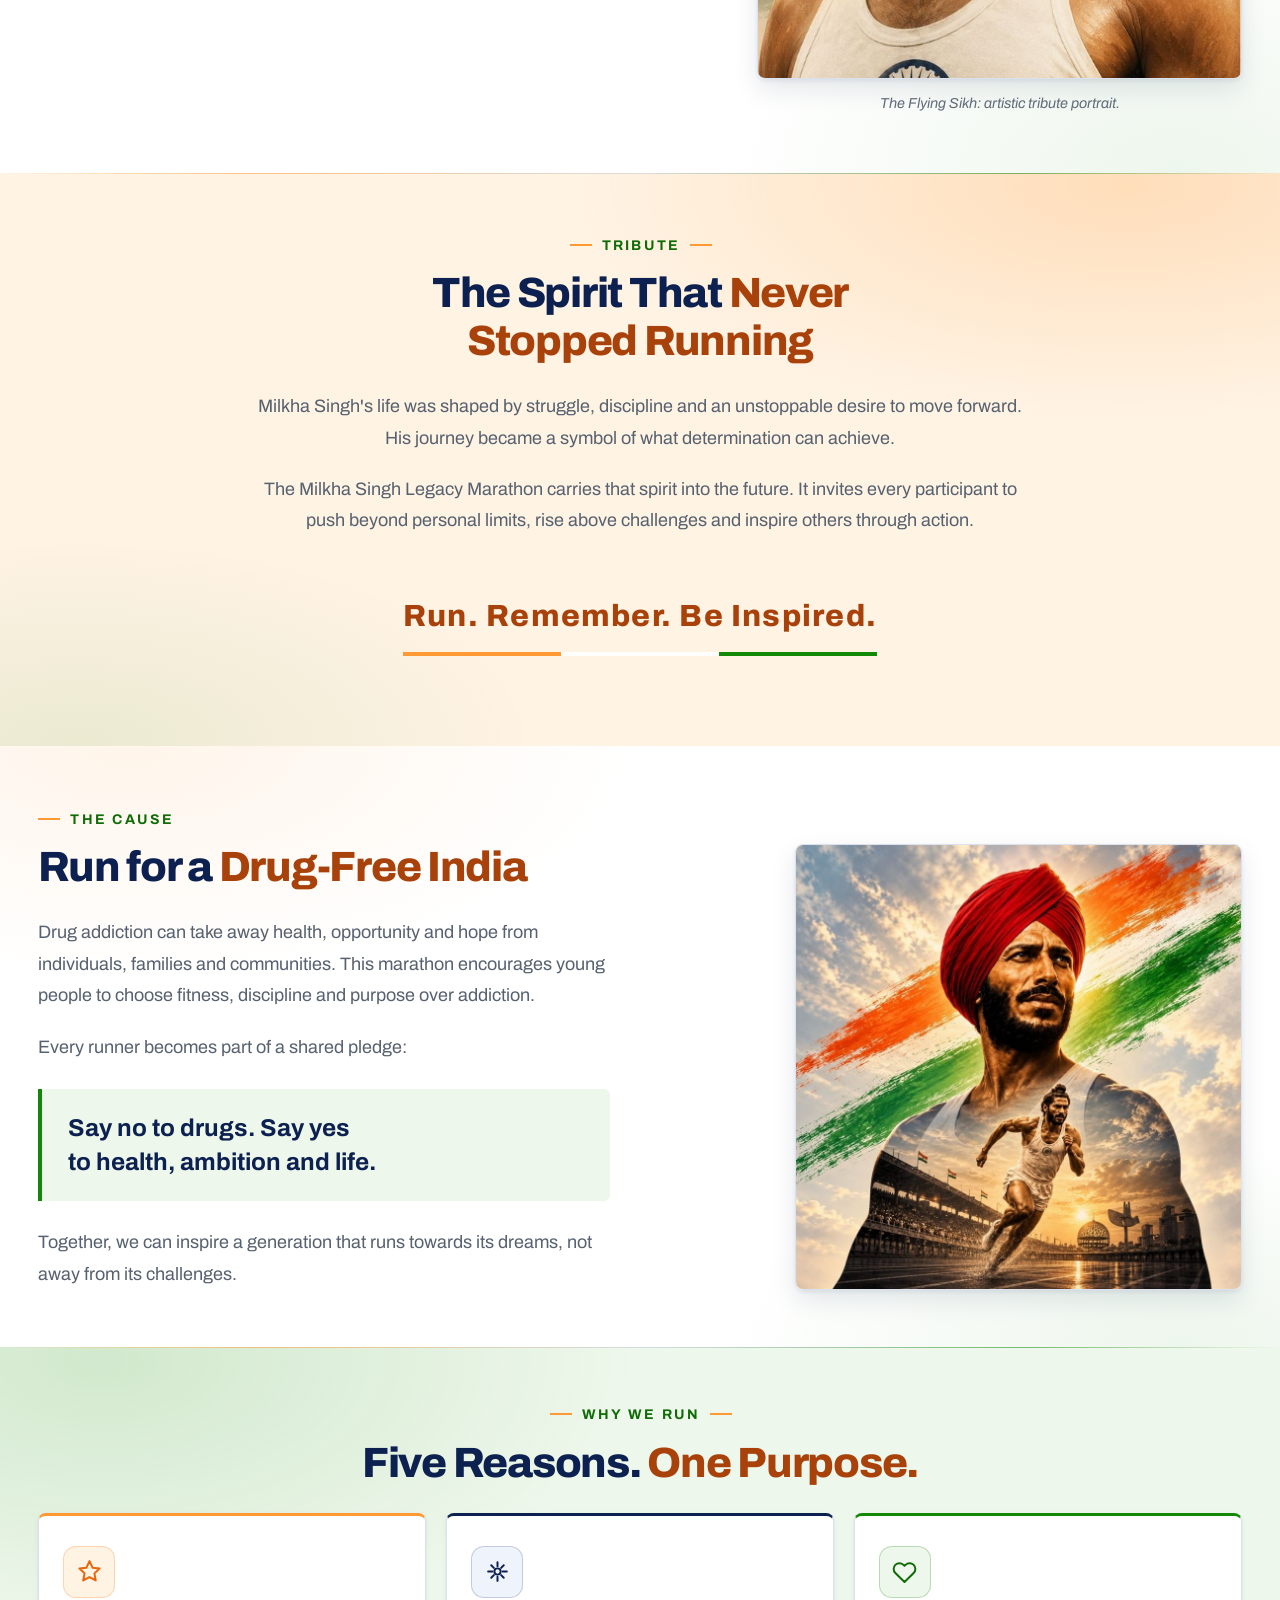
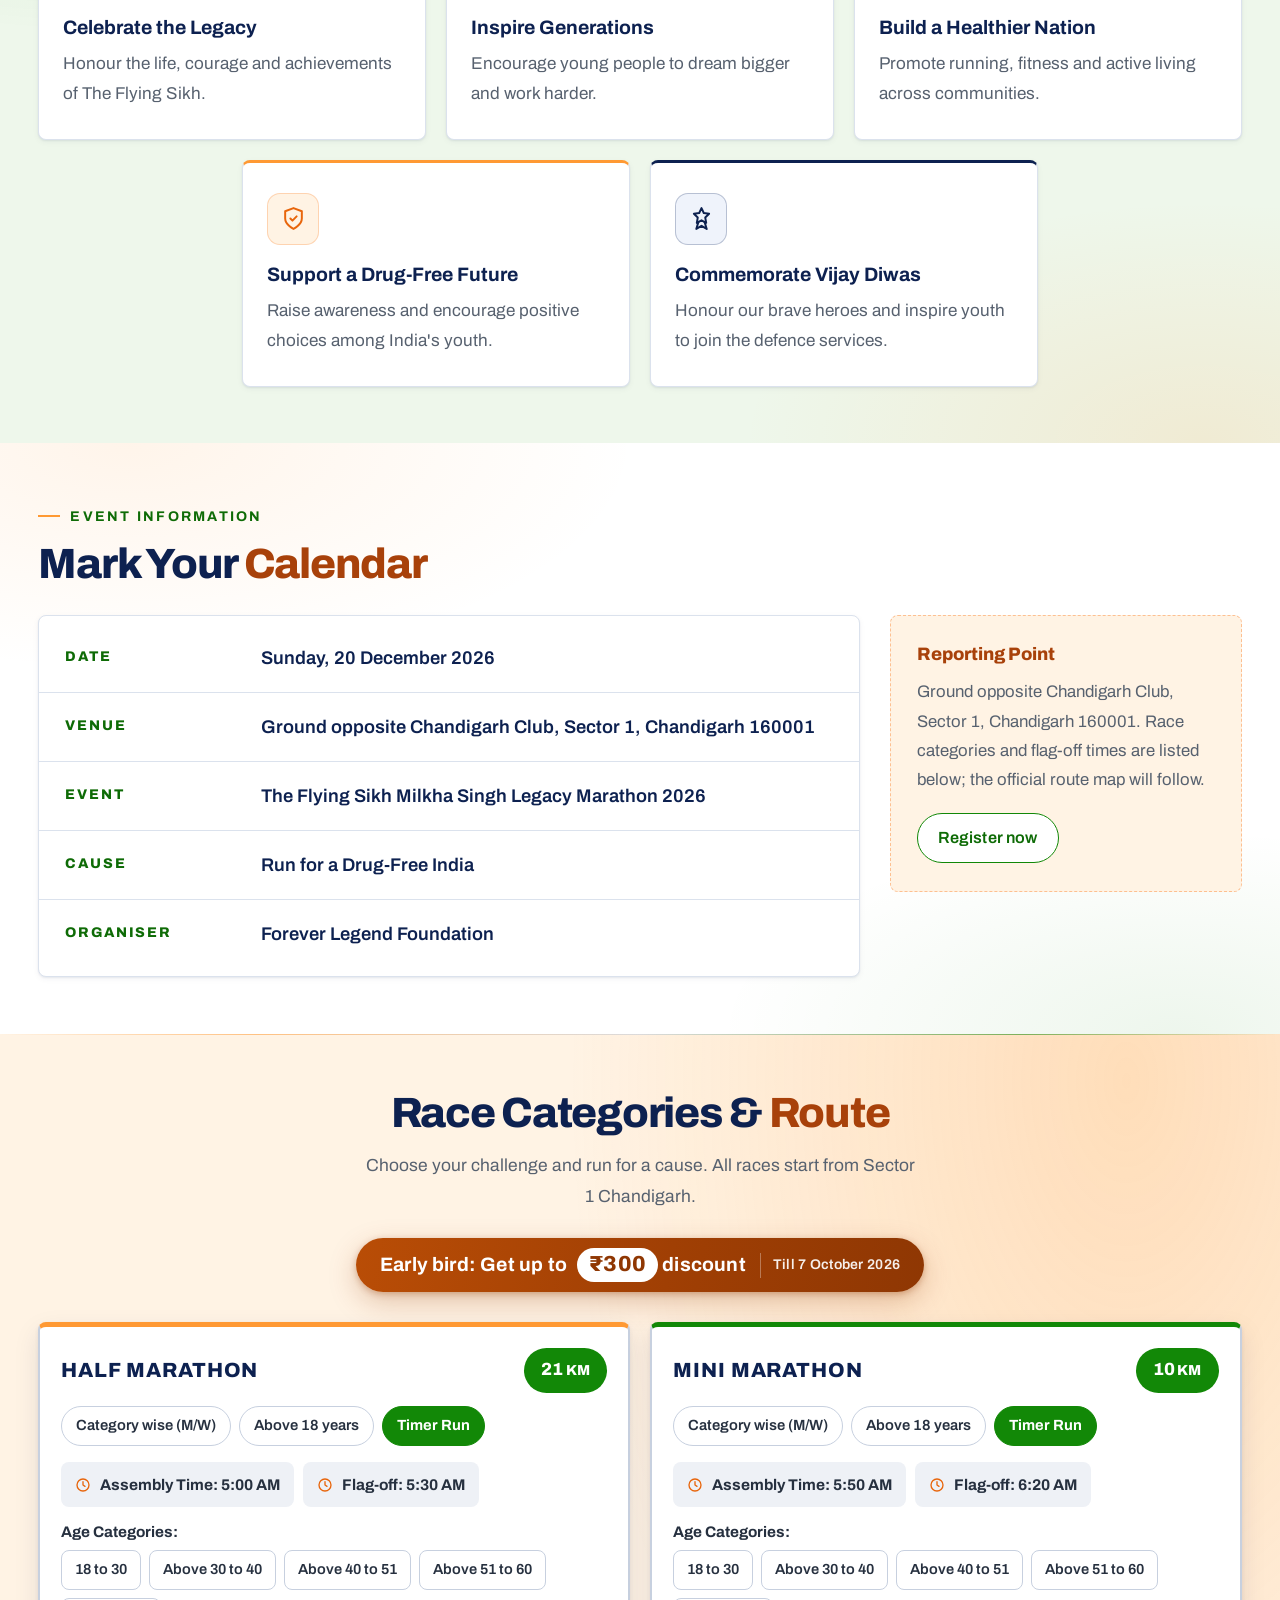
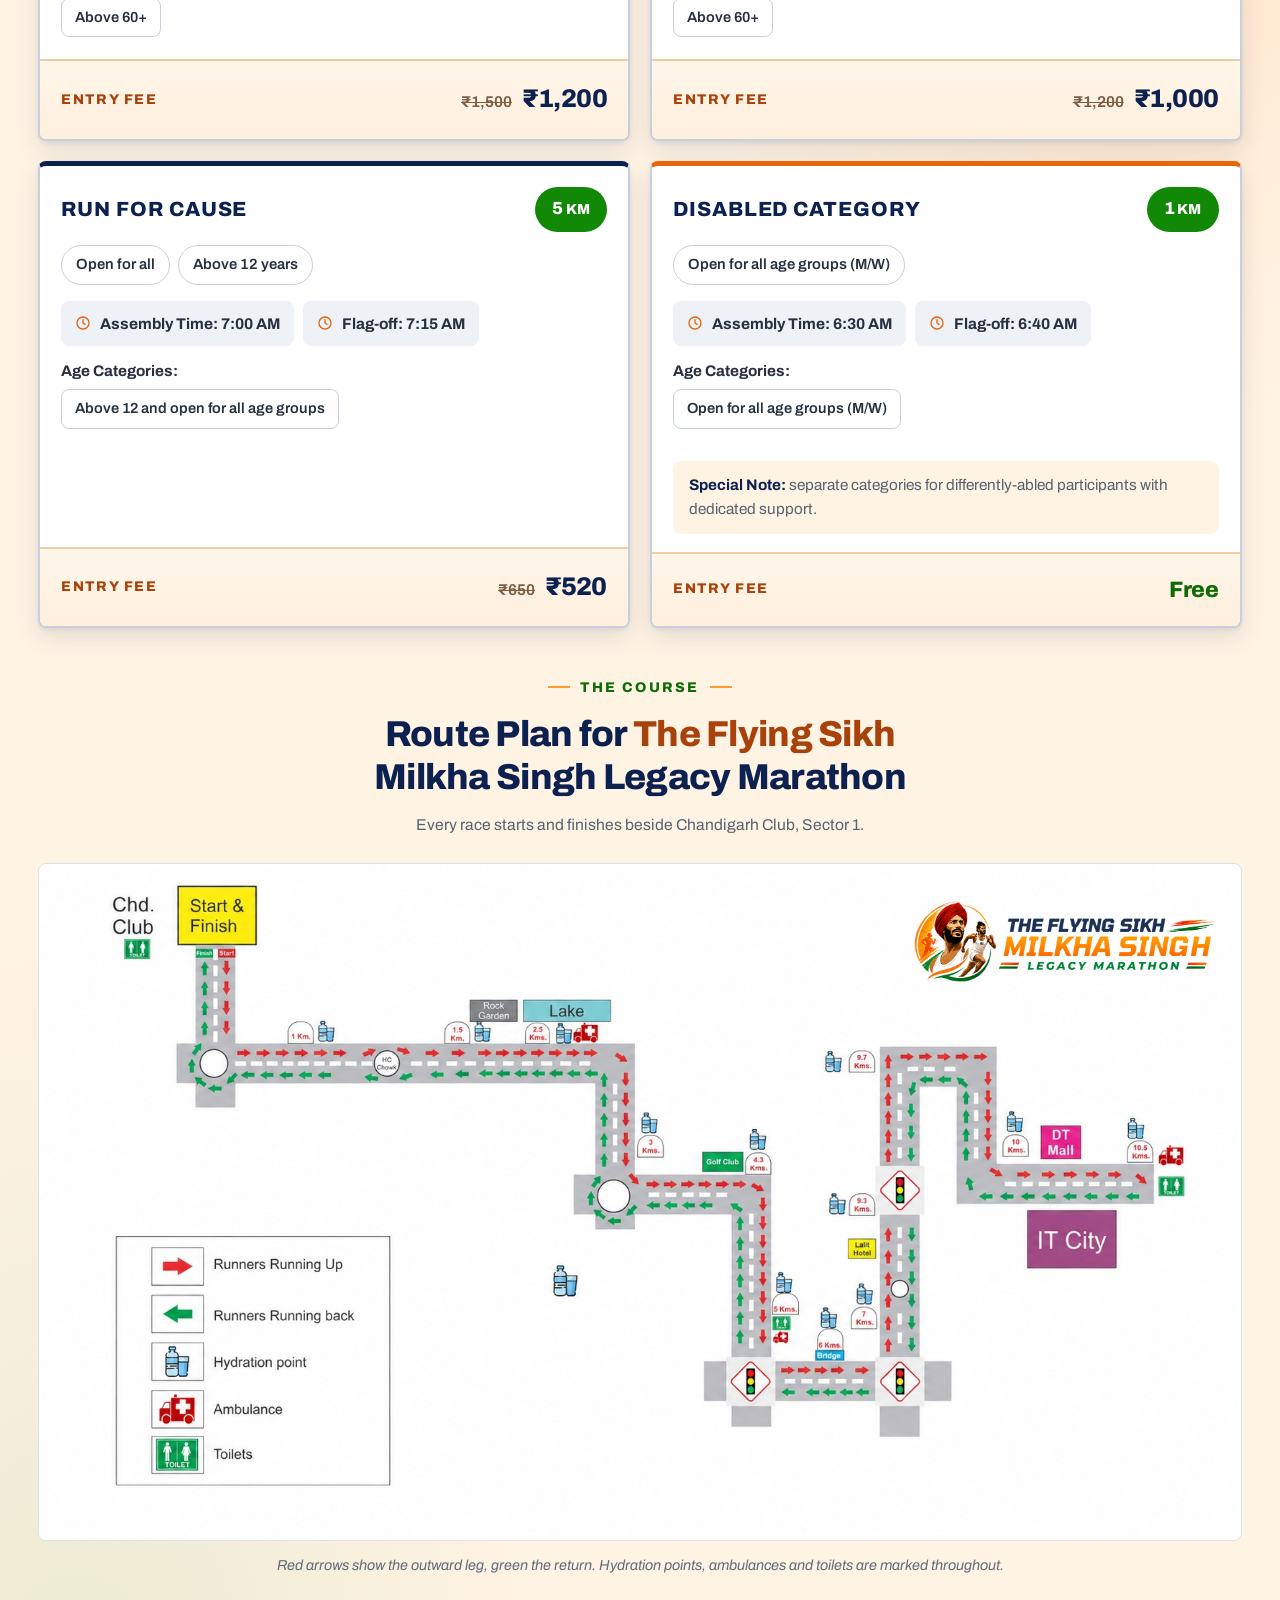
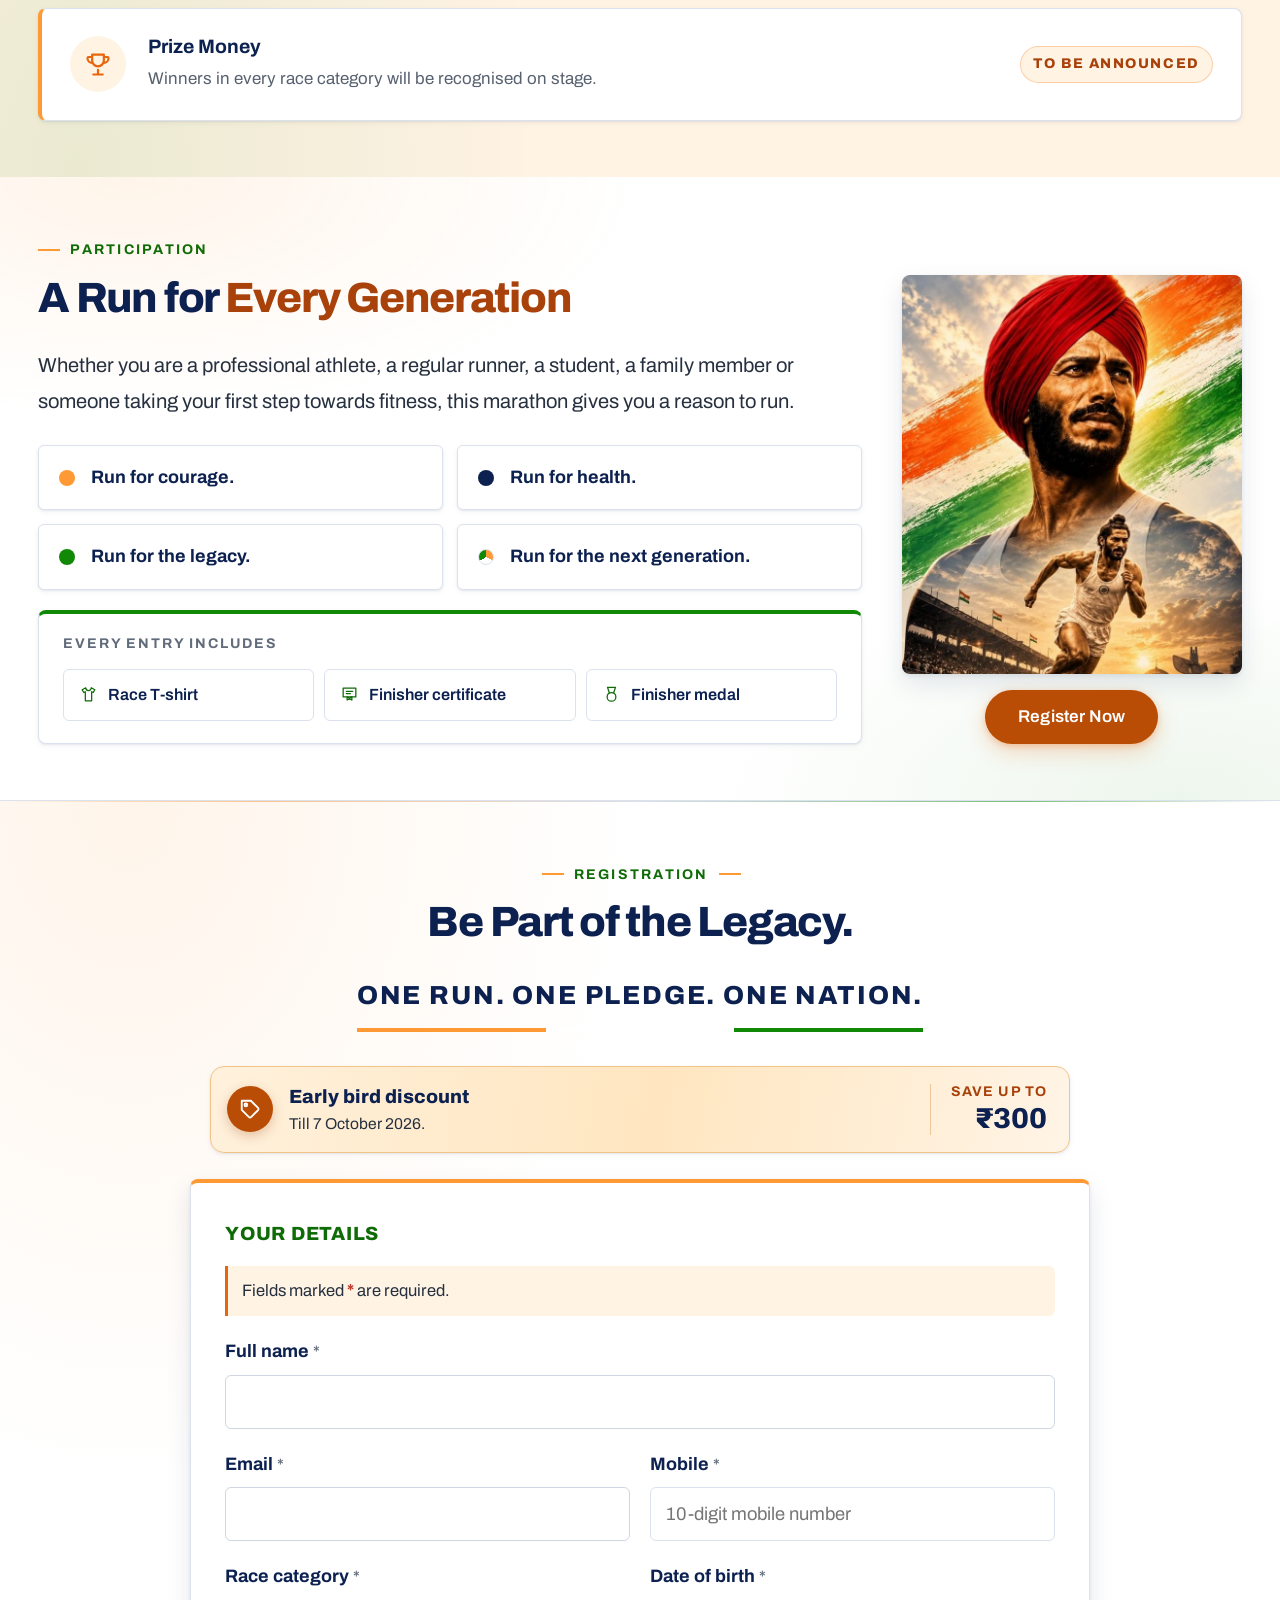
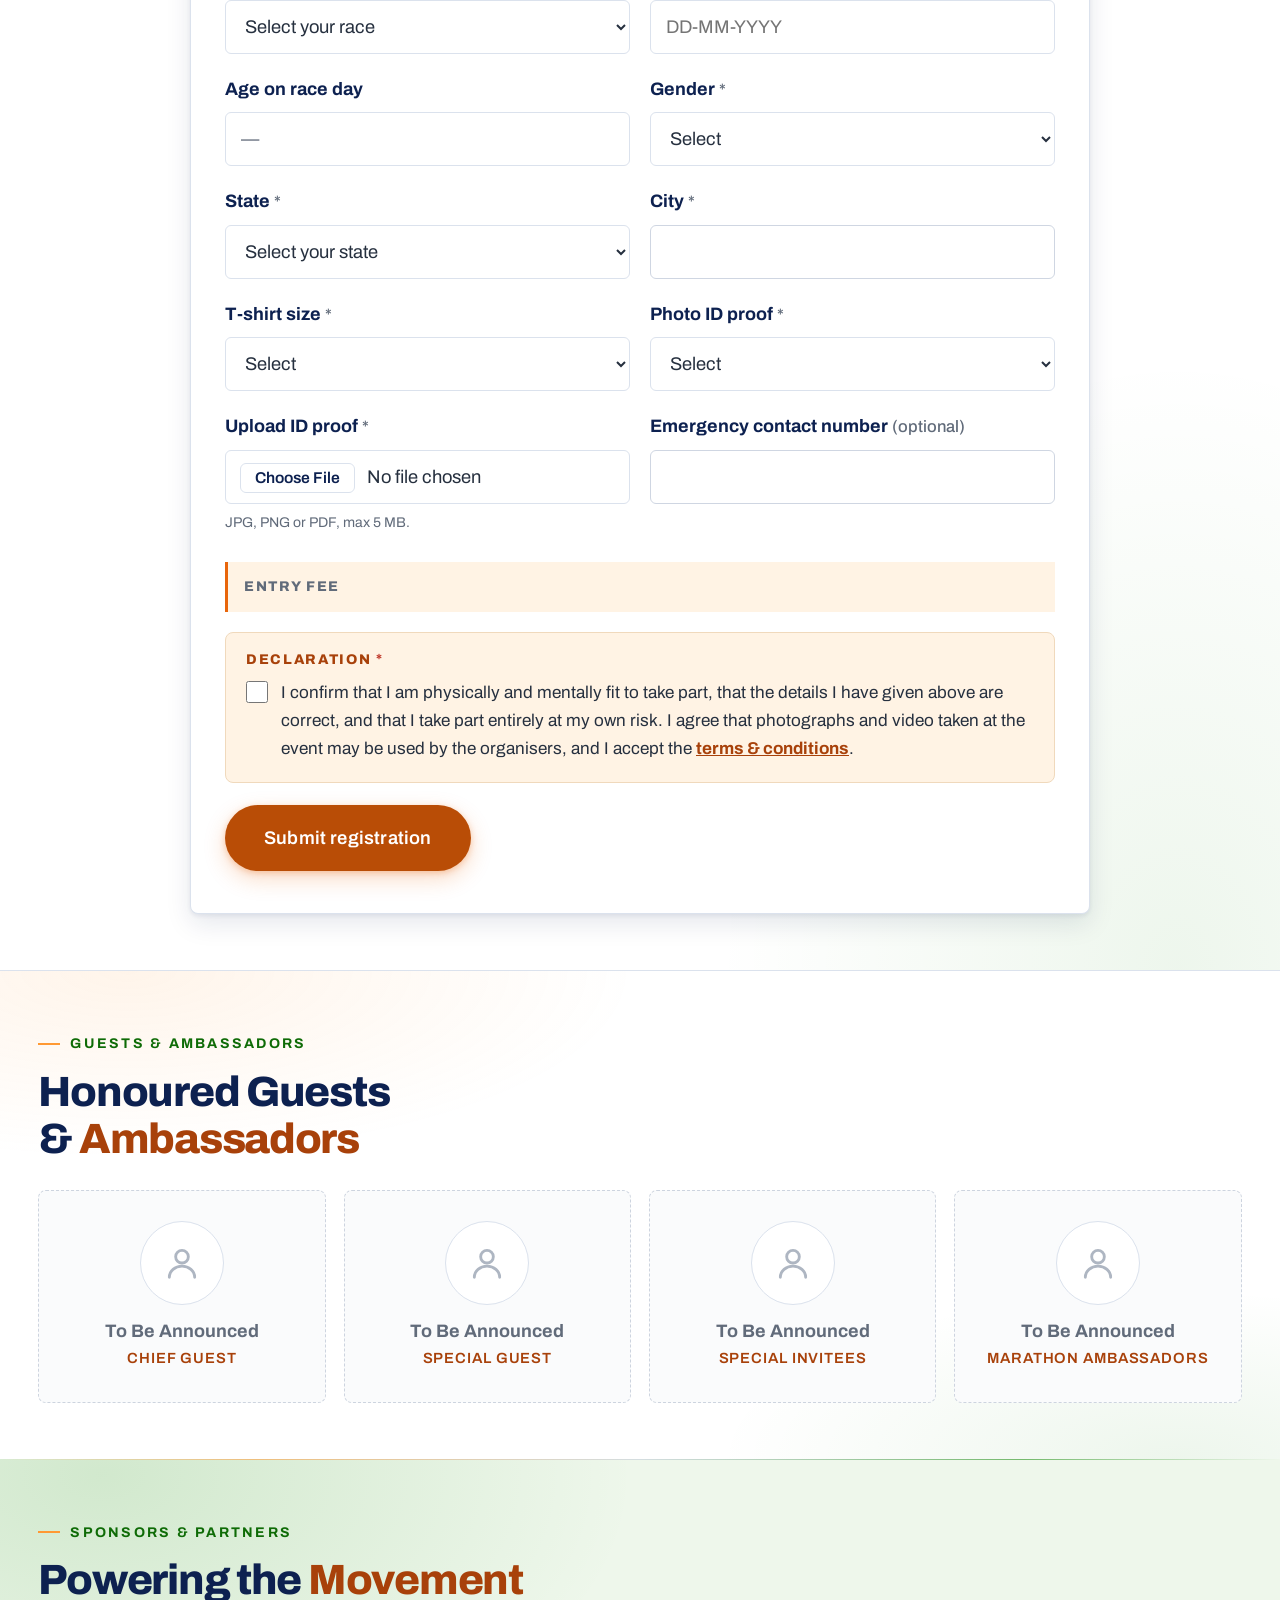
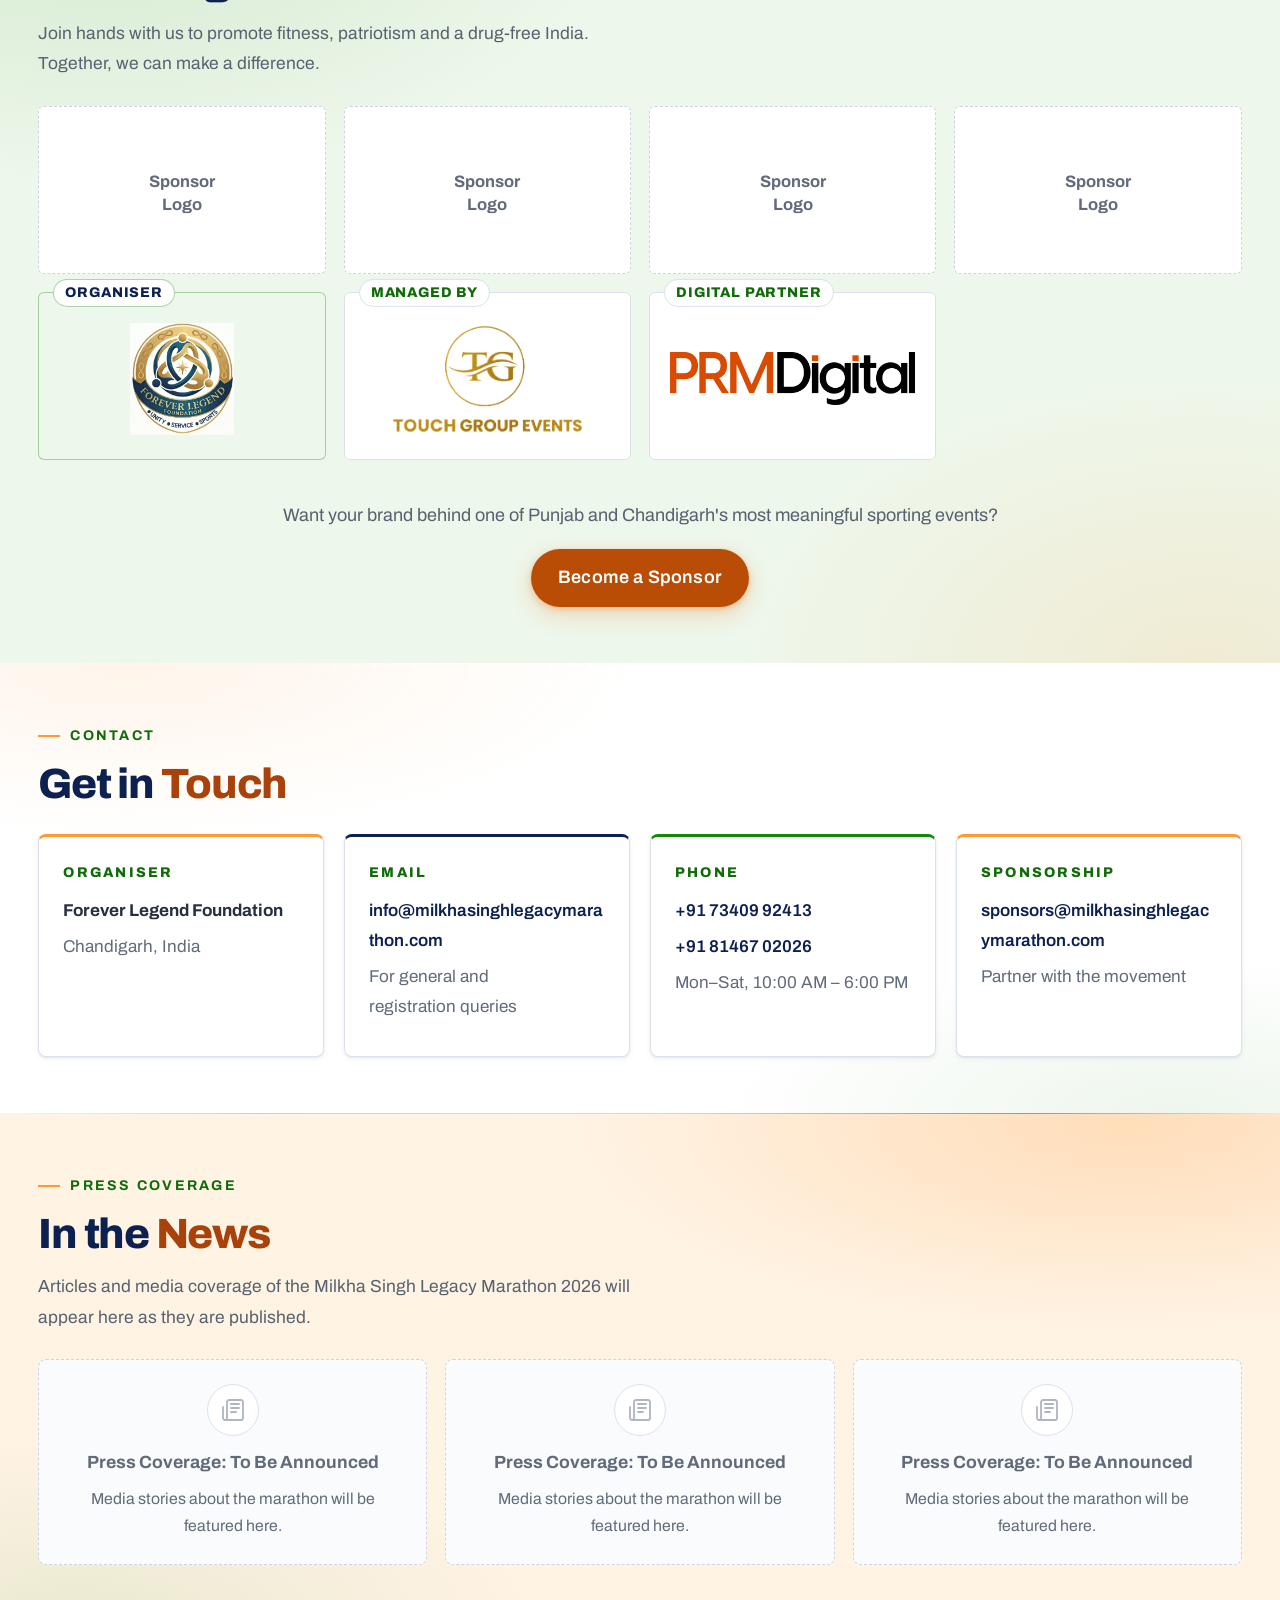
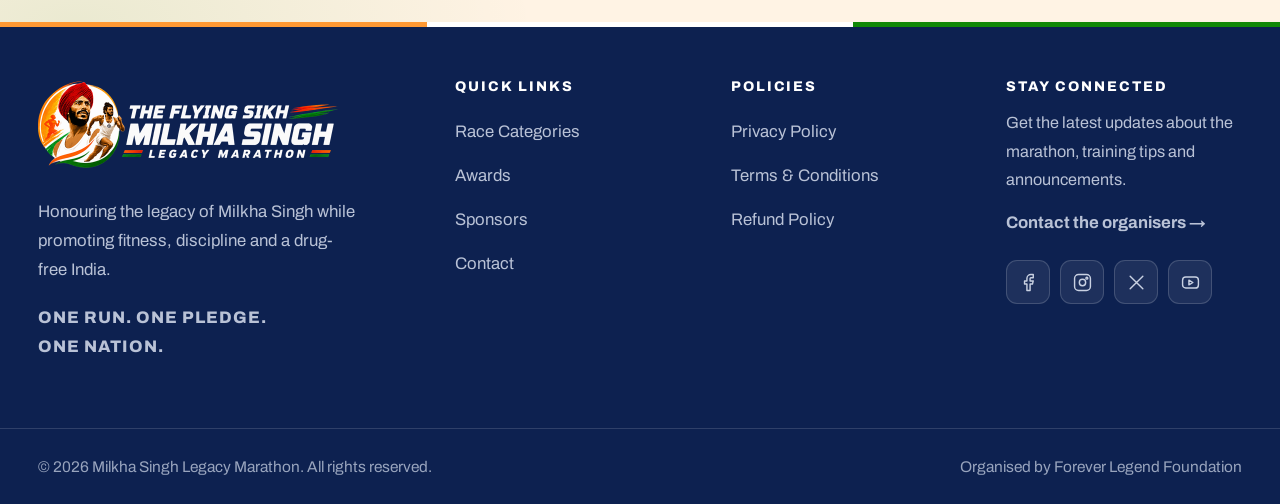
==== commit ba9f2e64: "Only the three partner logos keep a label; new logos never get one Organiser (Forever Legend Foundat" ====
--- a/index.html
+++ b/index.html
@@ -34,7 +34,7 @@
 <link rel="preconnect" href="https://fonts.googleapis.com" />
 <link rel="preconnect" href="https://fonts.gstatic.com" crossorigin />
 <link href="https://fonts.googleapis.com/css2?family=Archivo:wght@400;500;600;700;800&display=swap" rel="stylesheet" />
-<link rel="stylesheet" href="assets/css/styles.css?v=20260917-3" />
+<link rel="stylesheet" href="assets/css/styles.css?v=20260917-4" />
 <!-- Content saved in the admin website editor, and the event settings the page
      scripts read (race start, early bird end, fees). Must stay in <head>. -->
 <script src="api/site.php?page=index"></script>
@@ -1081,7 +1081,7 @@
   <svg viewBox="0 0 24 24" aria-hidden="true"><path d="M12 19V5M5 12l7-7 7 7"/></svg>
 </button>
 
-<script src="assets/js/main.js?v=20260917-3" defer></script>
-<script src="assets/js/register.js?v=20260917-3" defer></script>
+<script src="assets/js/main.js?v=20260917-4" defer></script>
+<script src="assets/js/register.js?v=20260917-4" defer></script>
 </body>
 </html>
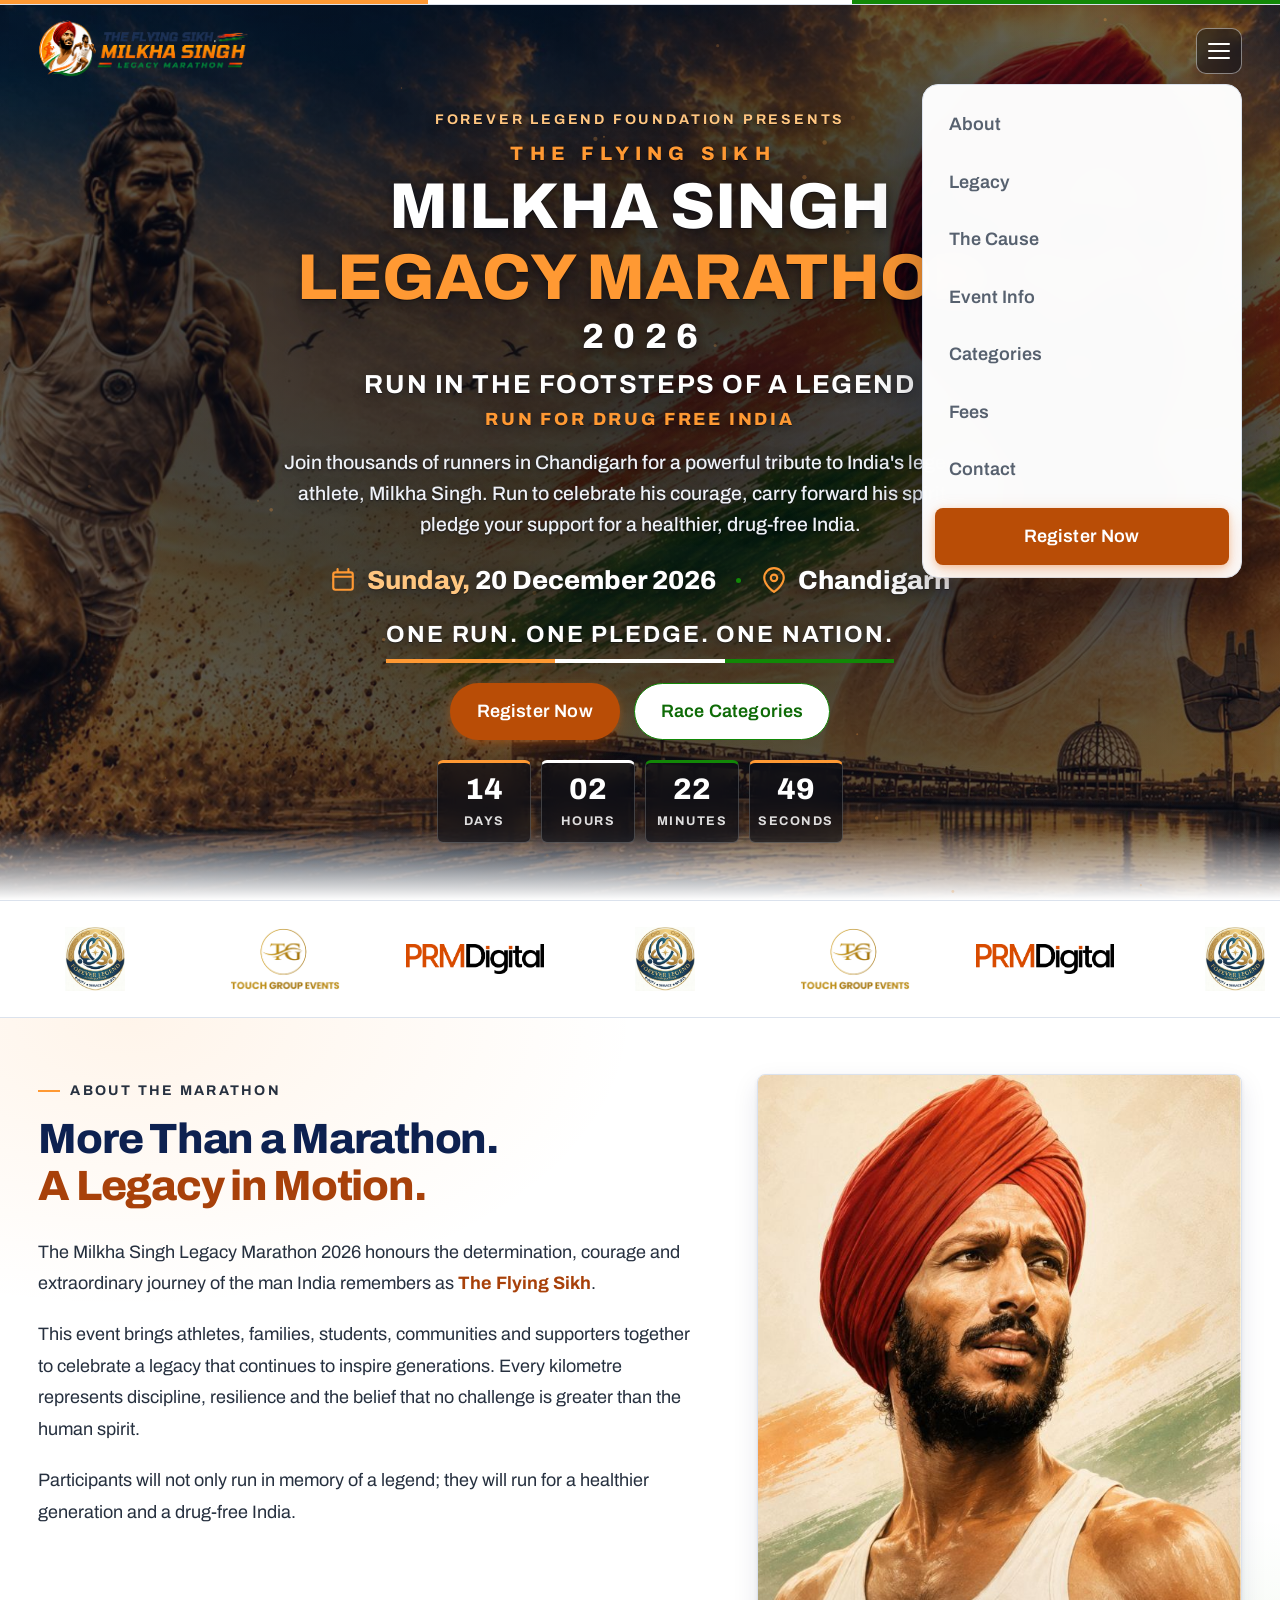
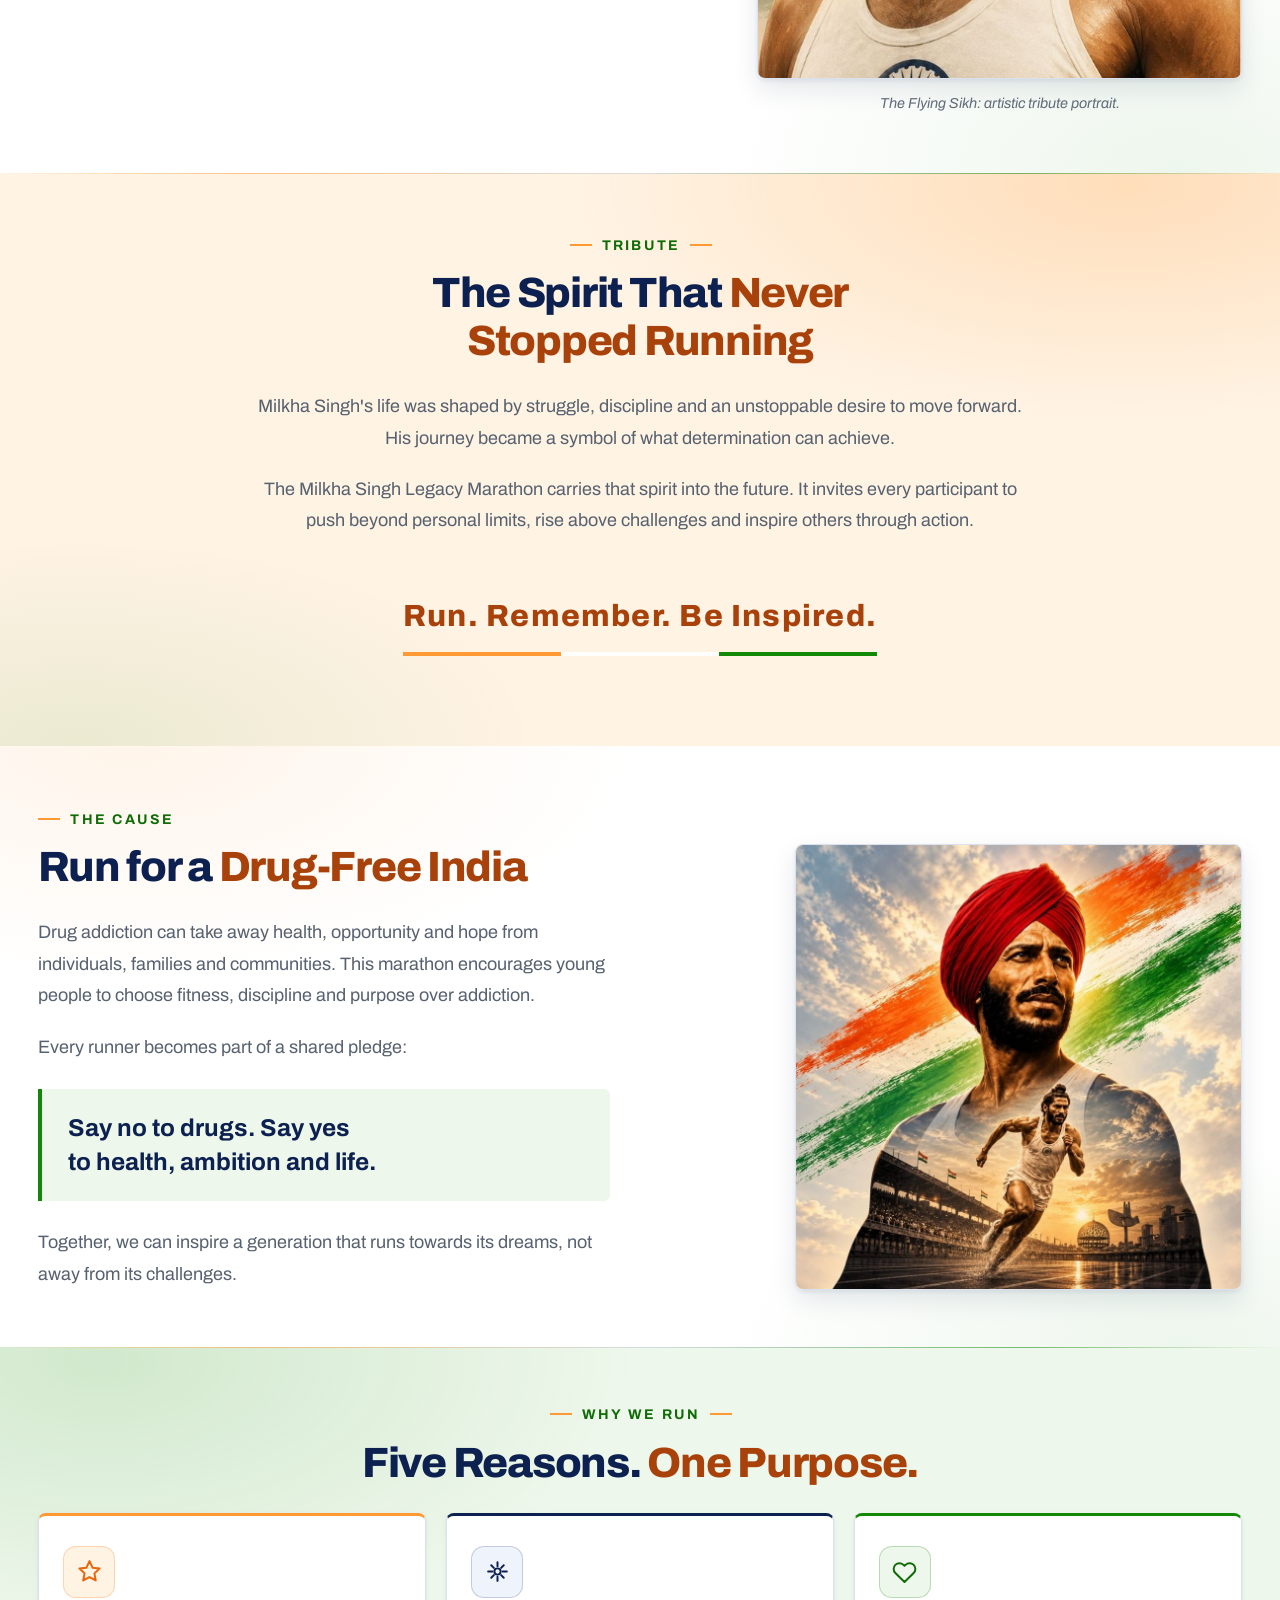
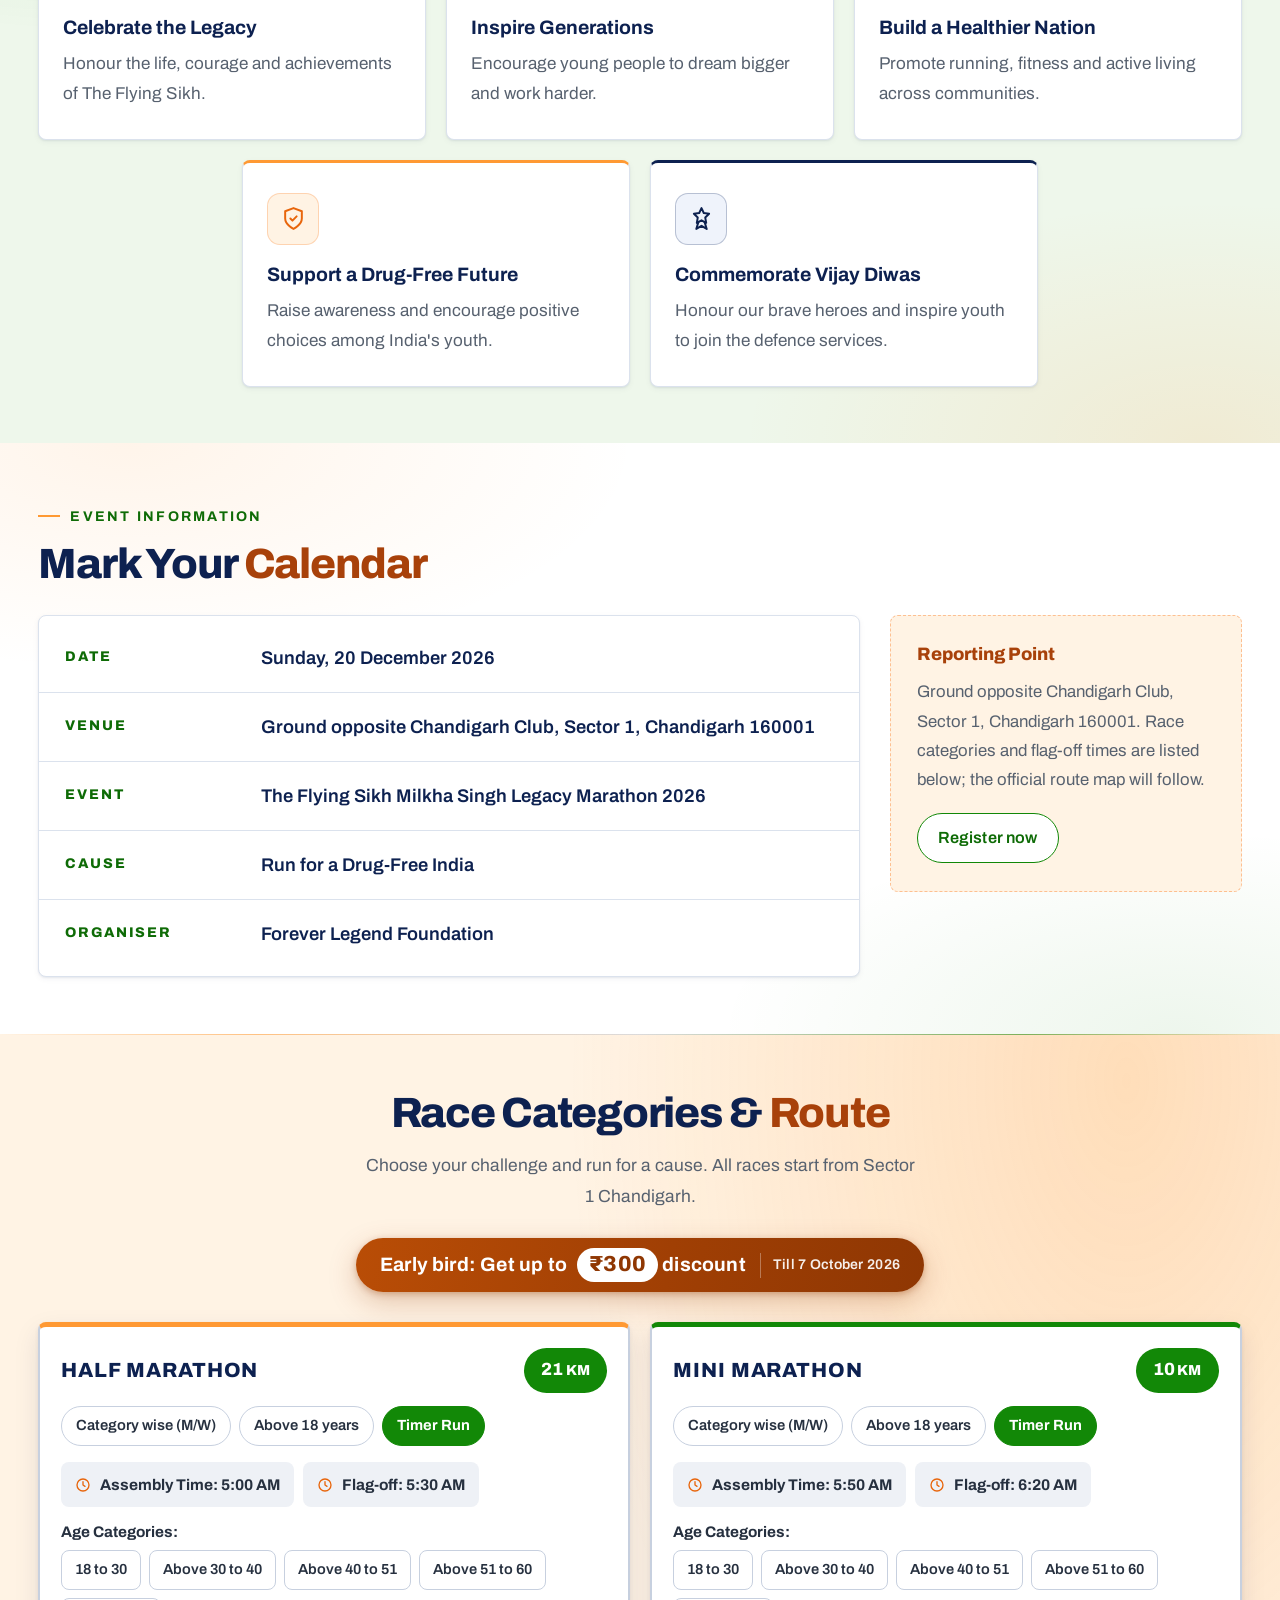
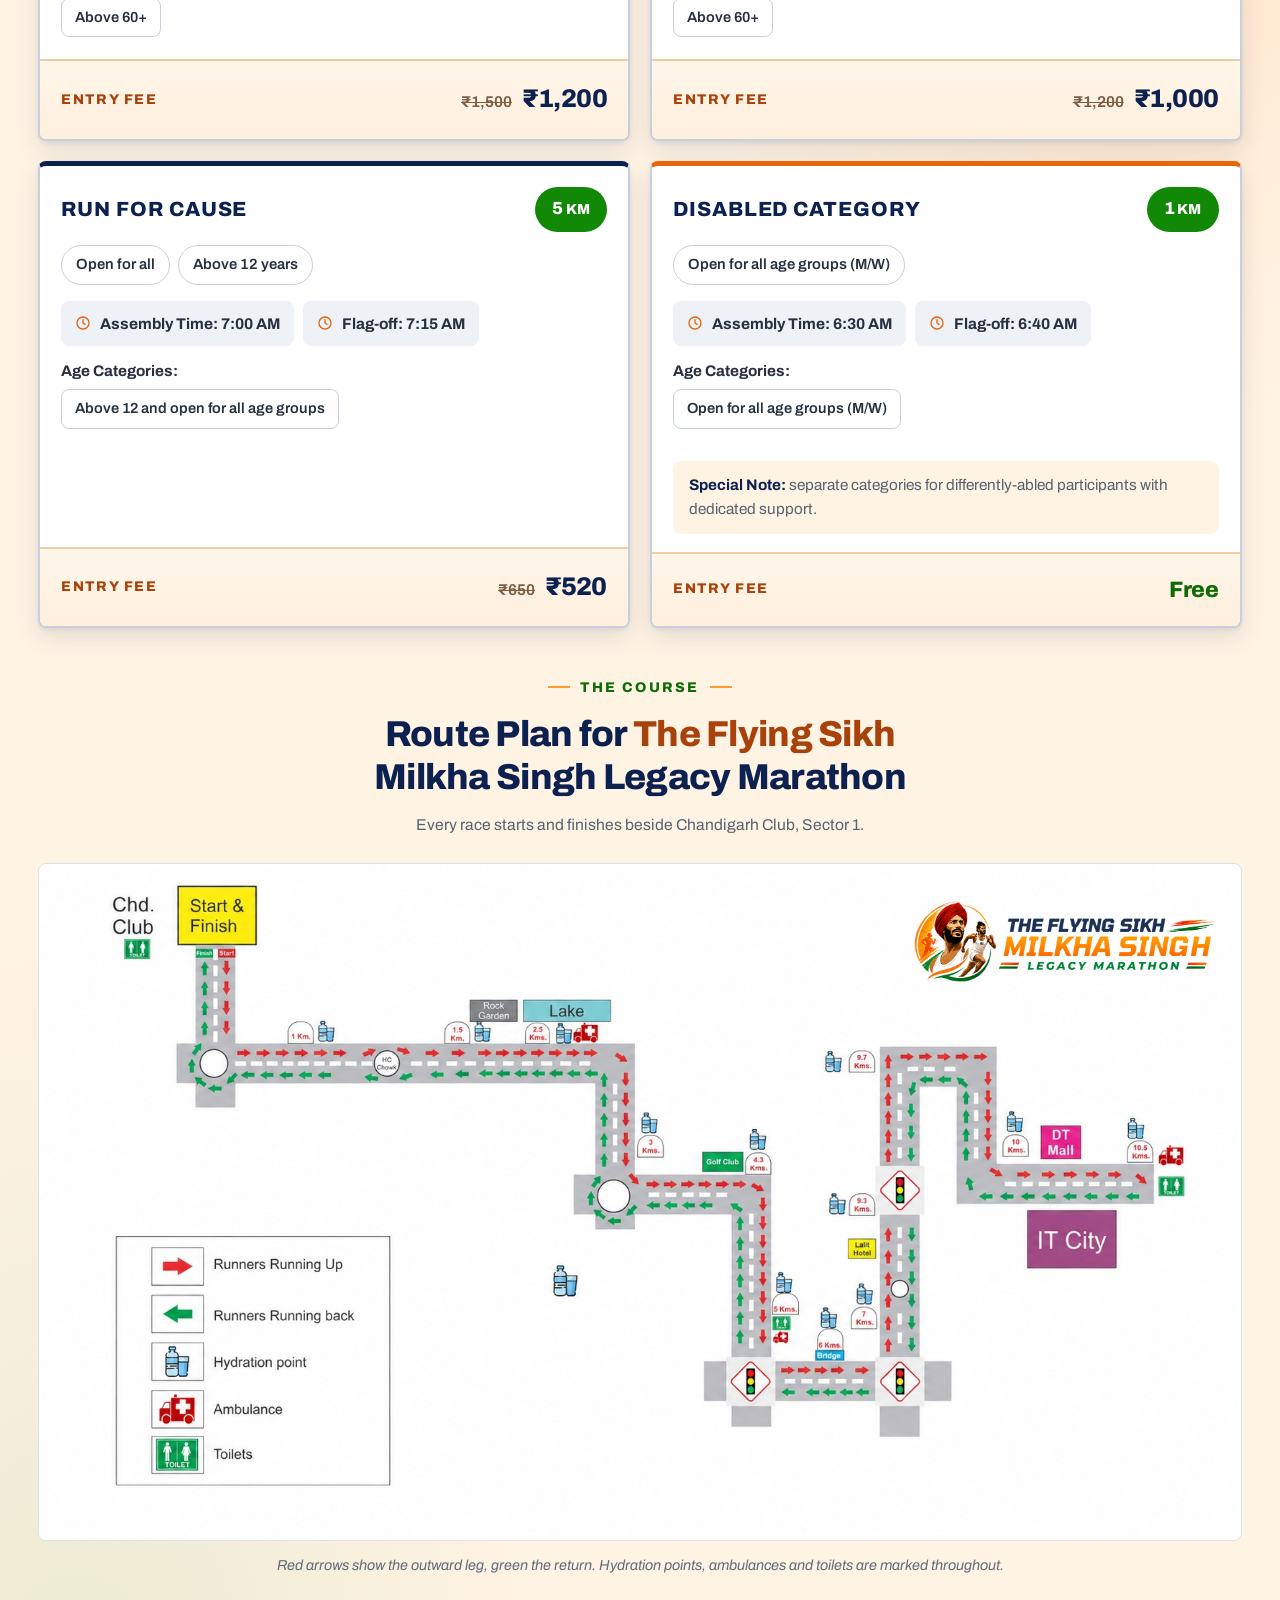
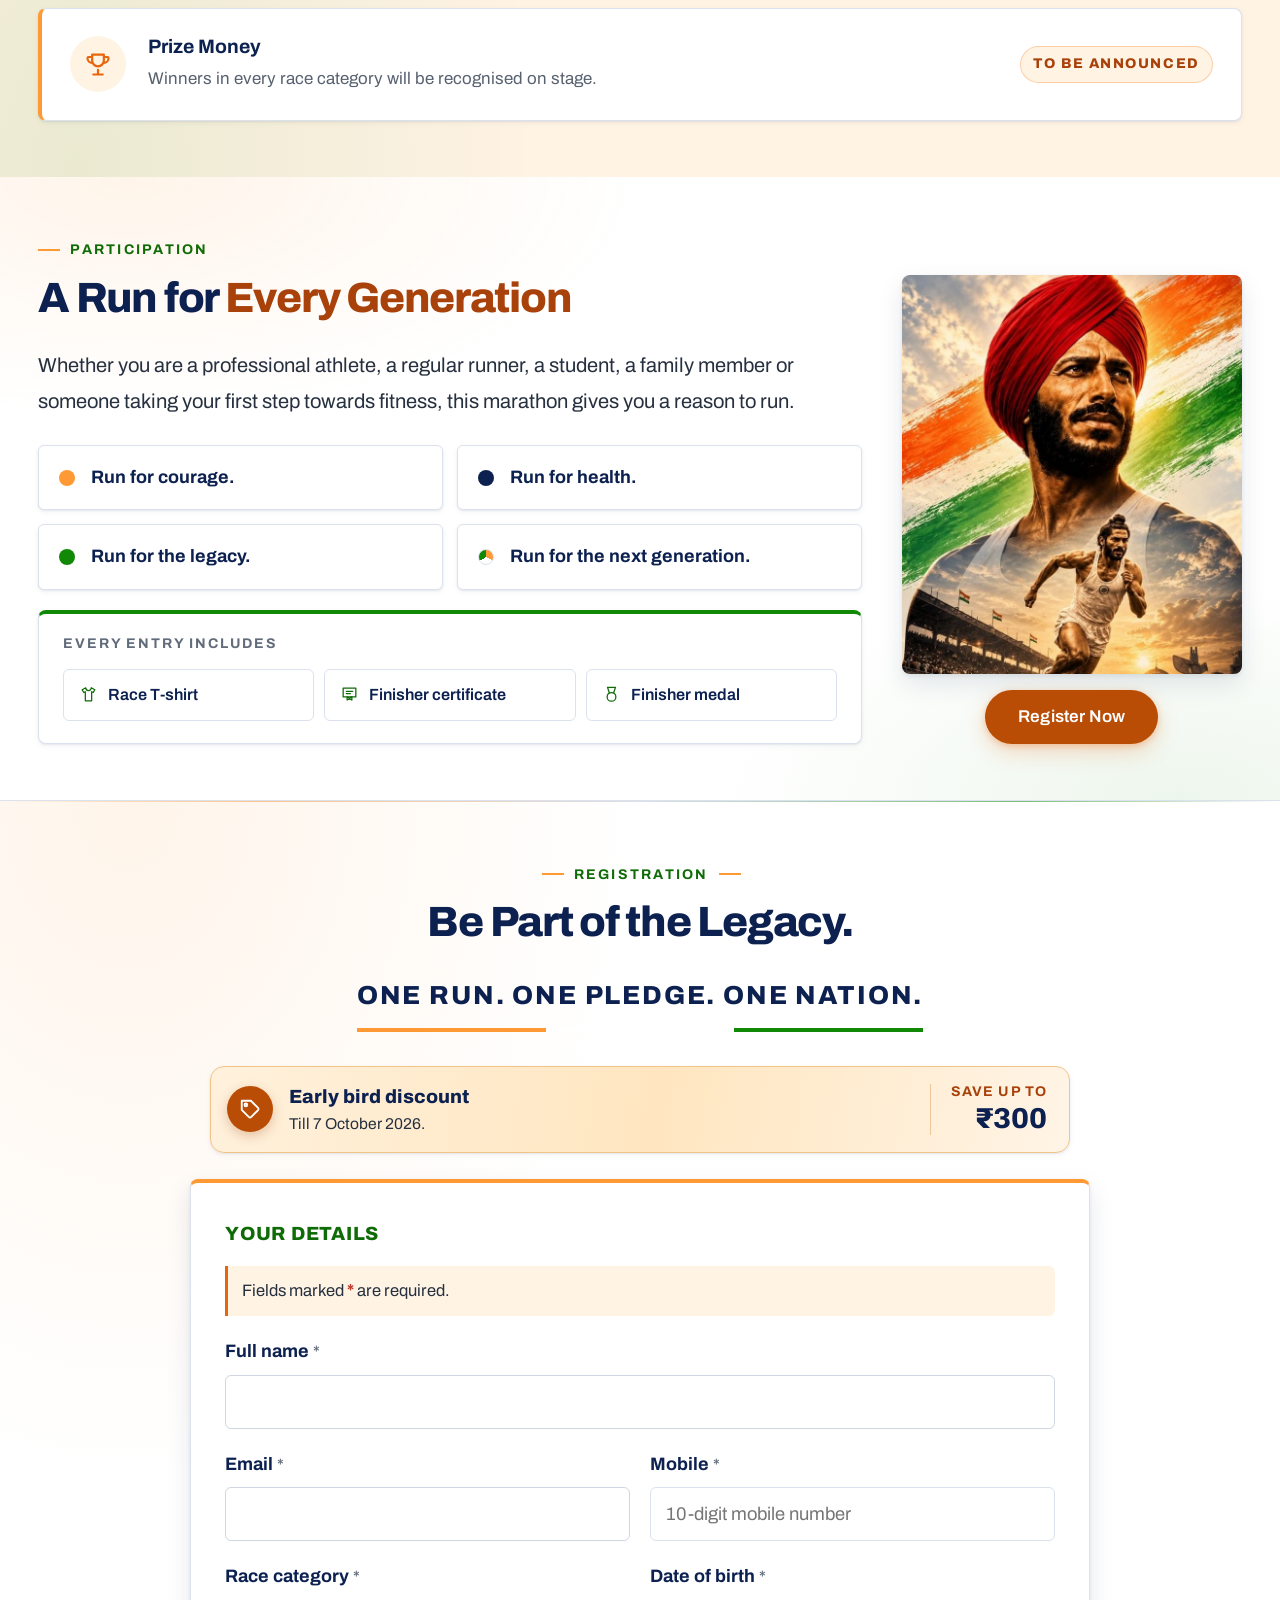
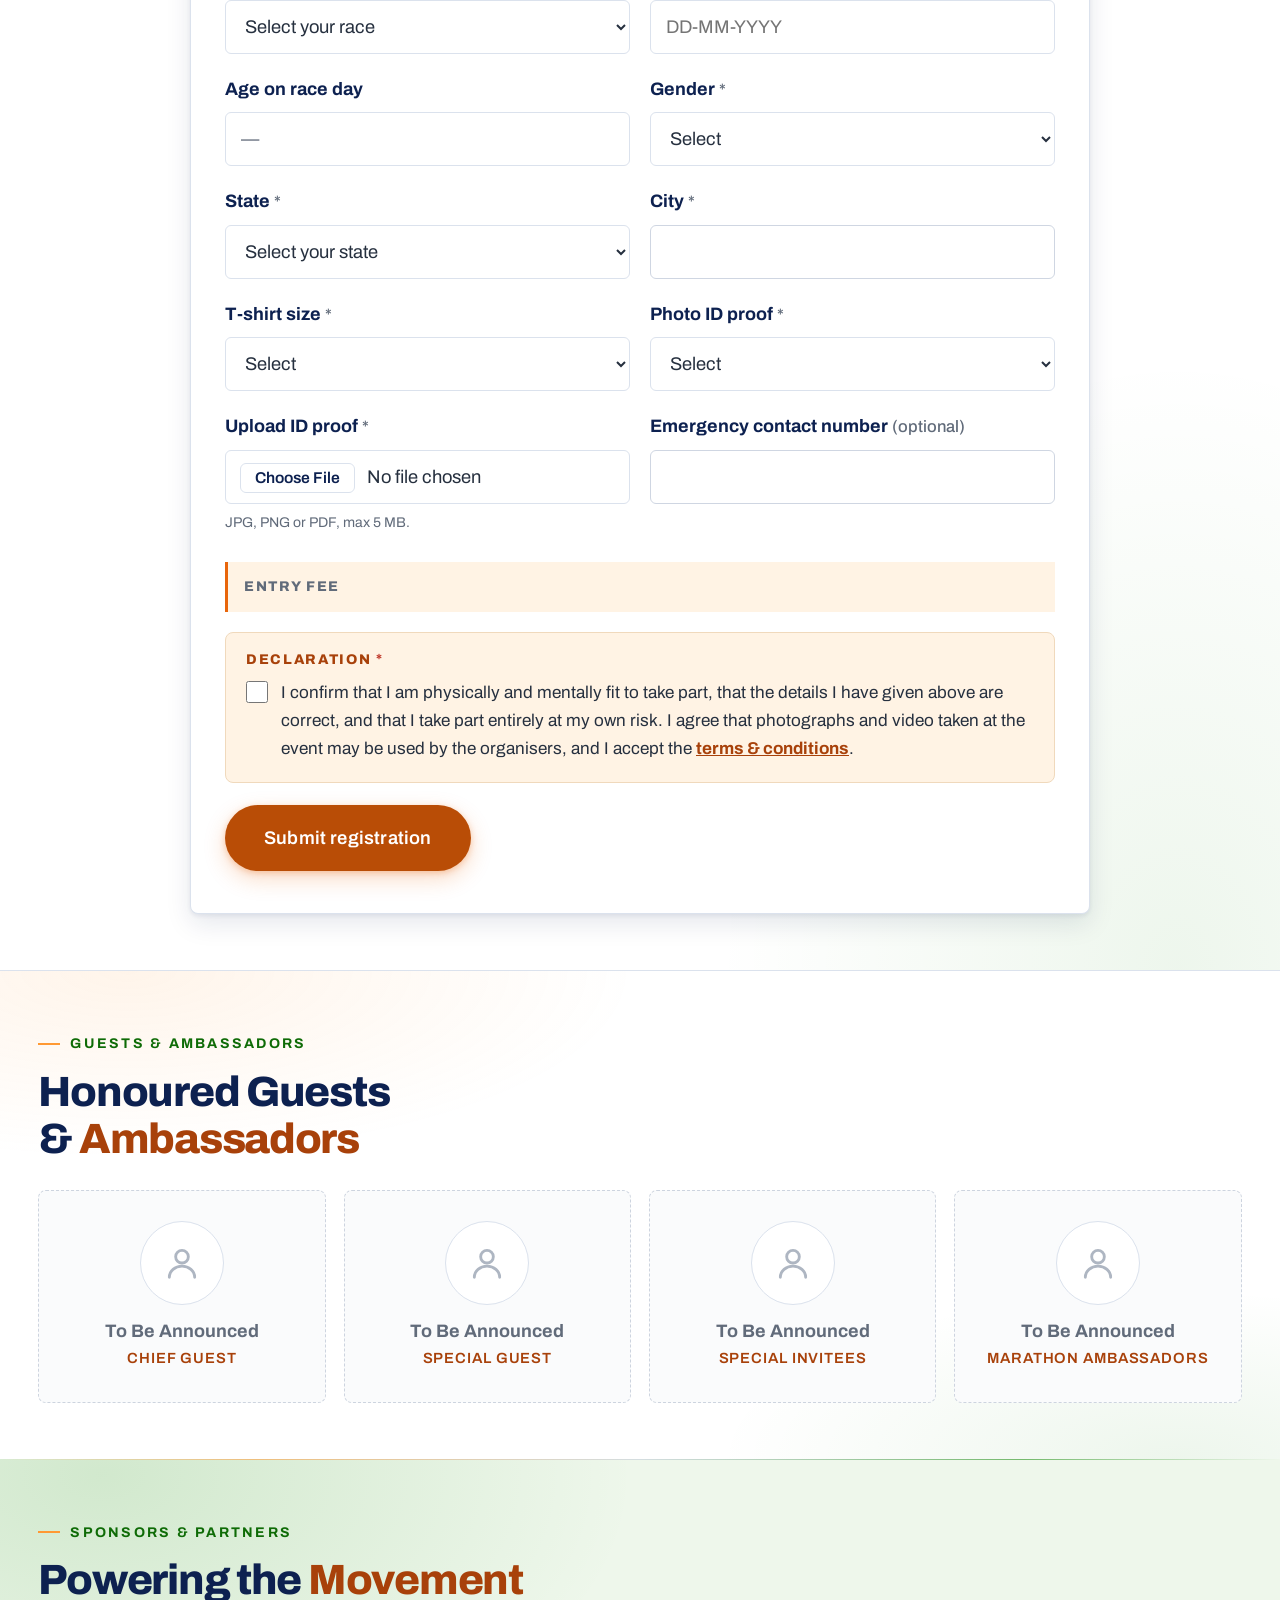
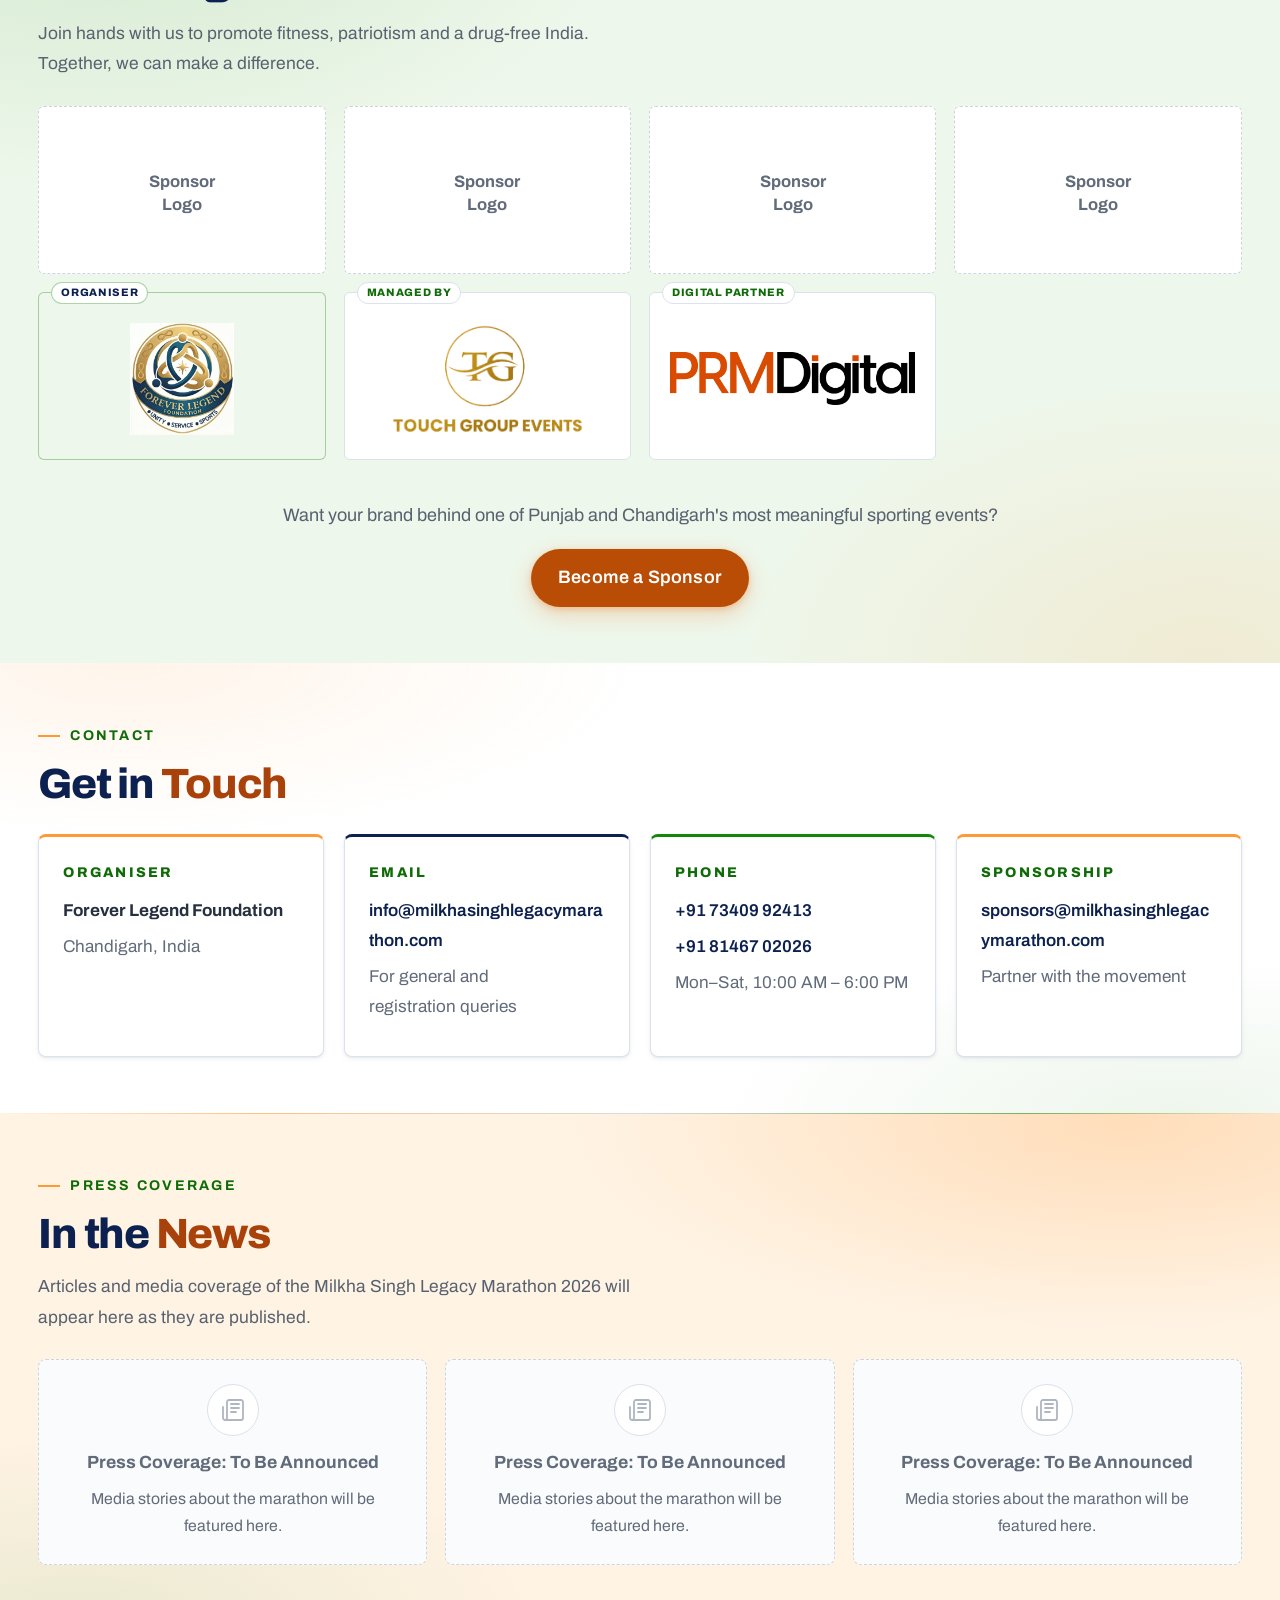
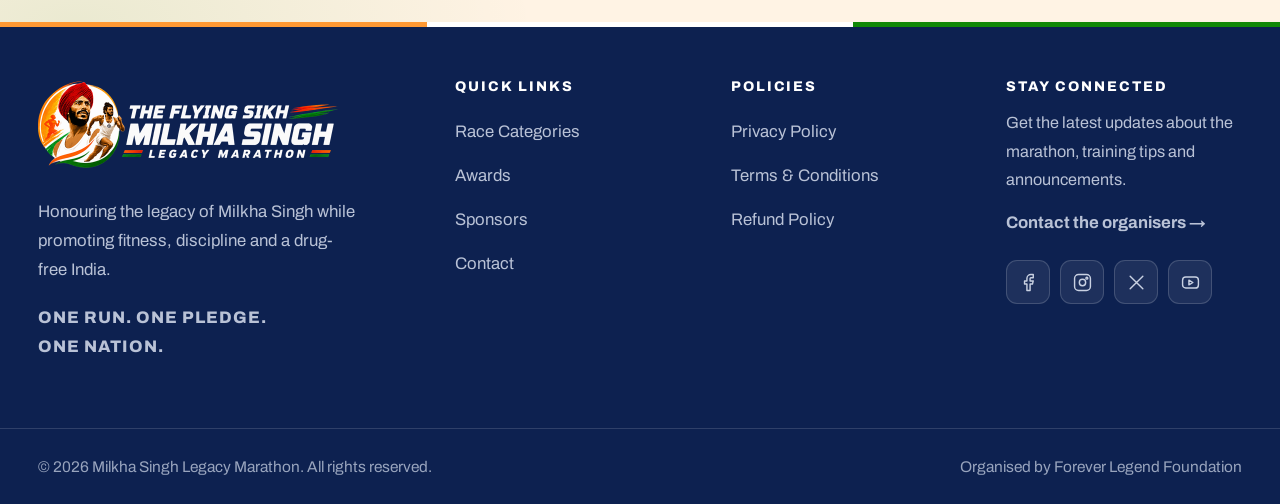
==== commit 40f010b5: "Shrink the partner labels on the sponsor tiles The Organiser / Managed By / Digital Partner labels r" ====
--- a/index.html
+++ b/index.html
@@ -34,7 +34,7 @@
 <link rel="preconnect" href="https://fonts.googleapis.com" />
 <link rel="preconnect" href="https://fonts.gstatic.com" crossorigin />
 <link href="https://fonts.googleapis.com/css2?family=Archivo:wght@400;500;600;700;800&display=swap" rel="stylesheet" />
-<link rel="stylesheet" href="assets/css/styles.css?v=20260917-4" />
+<link rel="stylesheet" href="assets/css/styles.css?v=20260917-5" />
 <!-- Content saved in the admin website editor, and the event settings the page
      scripts read (race start, early bird end, fees). Must stay in <head>. -->
 <script src="api/site.php?page=index"></script>
@@ -1081,7 +1081,7 @@
   <svg viewBox="0 0 24 24" aria-hidden="true"><path d="M12 19V5M5 12l7-7 7 7"/></svg>
 </button>
 
-<script src="assets/js/main.js?v=20260917-4" defer></script>
-<script src="assets/js/register.js?v=20260917-4" defer></script>
+<script src="assets/js/main.js?v=20260917-5" defer></script>
+<script src="assets/js/register.js?v=20260917-5" defer></script>
 </body>
 </html>
--- a/assets/css/styles.css
+++ b/assets/css/styles.css
@@ -1826,17 +1826,24 @@
 
 /* Badge sits on the top-left border, like a fieldset legend, instead of
    competing with the logo for center space below it. */
+/* A small legend, not a heading: it names the partner role and should not
+   compete with the logo. 11px here, 10px on a phone, and always one line so a
+   long label never spills past a two-column tile. */
 .sponsor-tile__badge {
-  position: absolute; top: 0; left: 14px;
-  max-width: calc(100% - 28px);
+  position: absolute; top: 0; left: 12px;
+  max-width: calc(100% - 24px);
   transform: translateY(-50%);
-  padding: 4px 11px;
+  padding: 3px 9px;
   background: #fff;
   border: 1px solid var(--border);
   border-radius: 999px;
-  font-size: var(--fs-xs); font-weight: 800; letter-spacing: .06em; text-transform: uppercase;
+  font-size: .6rem; font-weight: 800; letter-spacing: .06em; text-transform: uppercase;
   line-height: 1.3;
+  white-space: nowrap; overflow: hidden; text-overflow: ellipsis;
   color: var(--green-deep);
+}
+@media (max-width: 620px) {
+  .sponsor-tile__badge { left: 8px; max-width: calc(100% - 16px); padding: 2px 7px; font-size: .55rem; letter-spacing: .04em; }
 }
 .sponsor-tile--org {
   border: 1px solid rgba(18,136,7,.35);
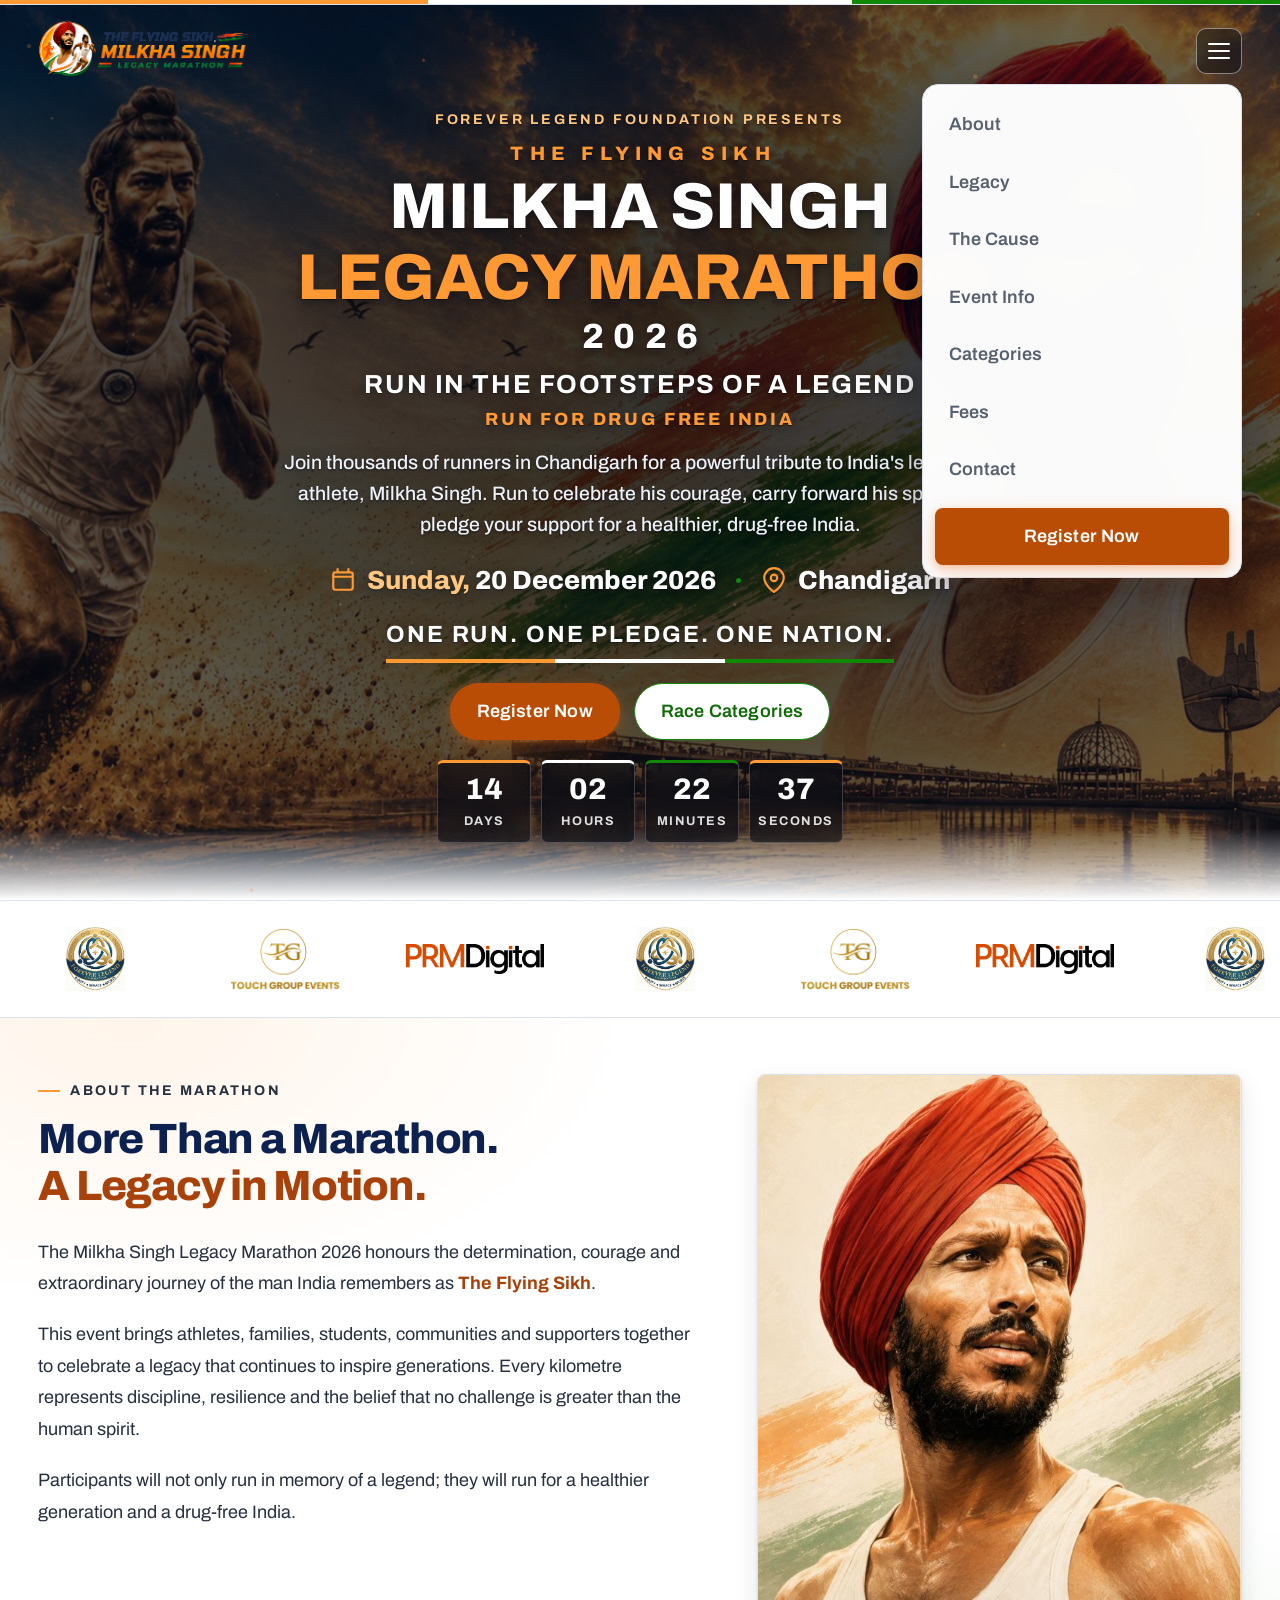
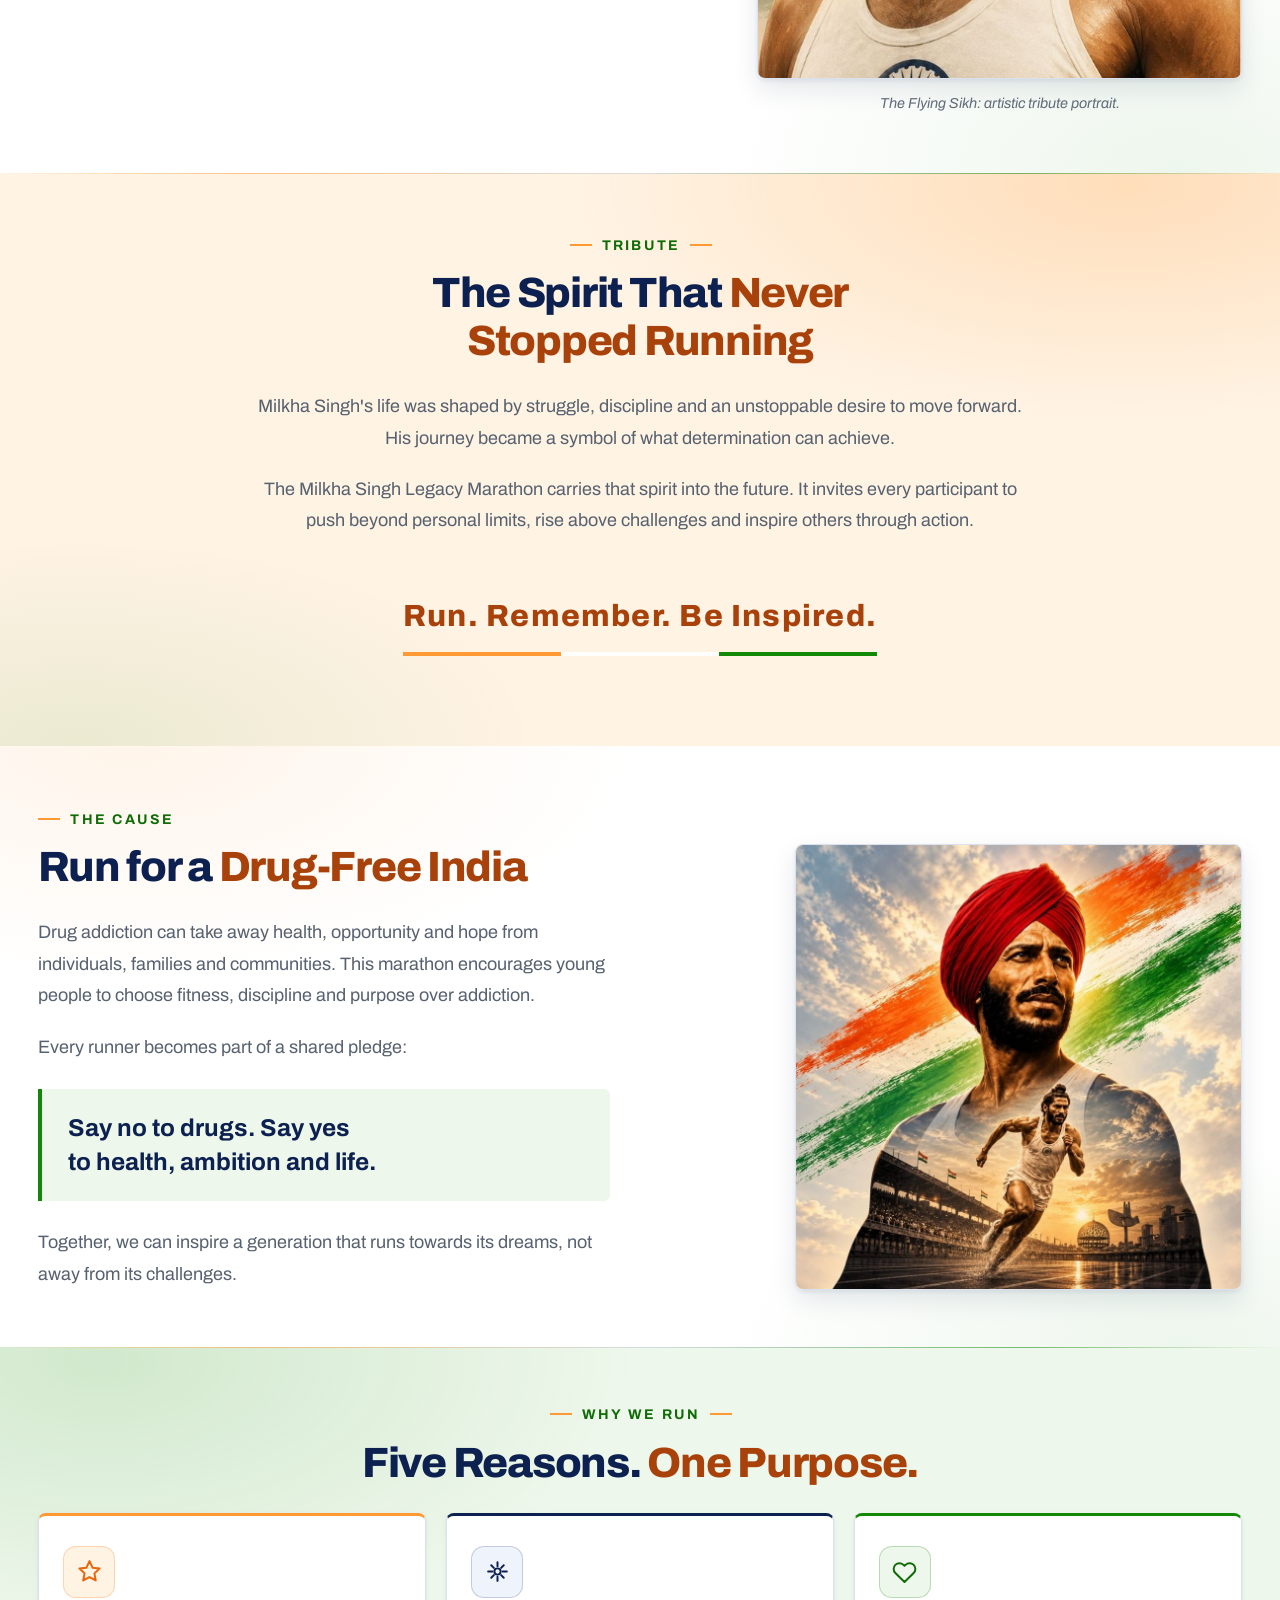
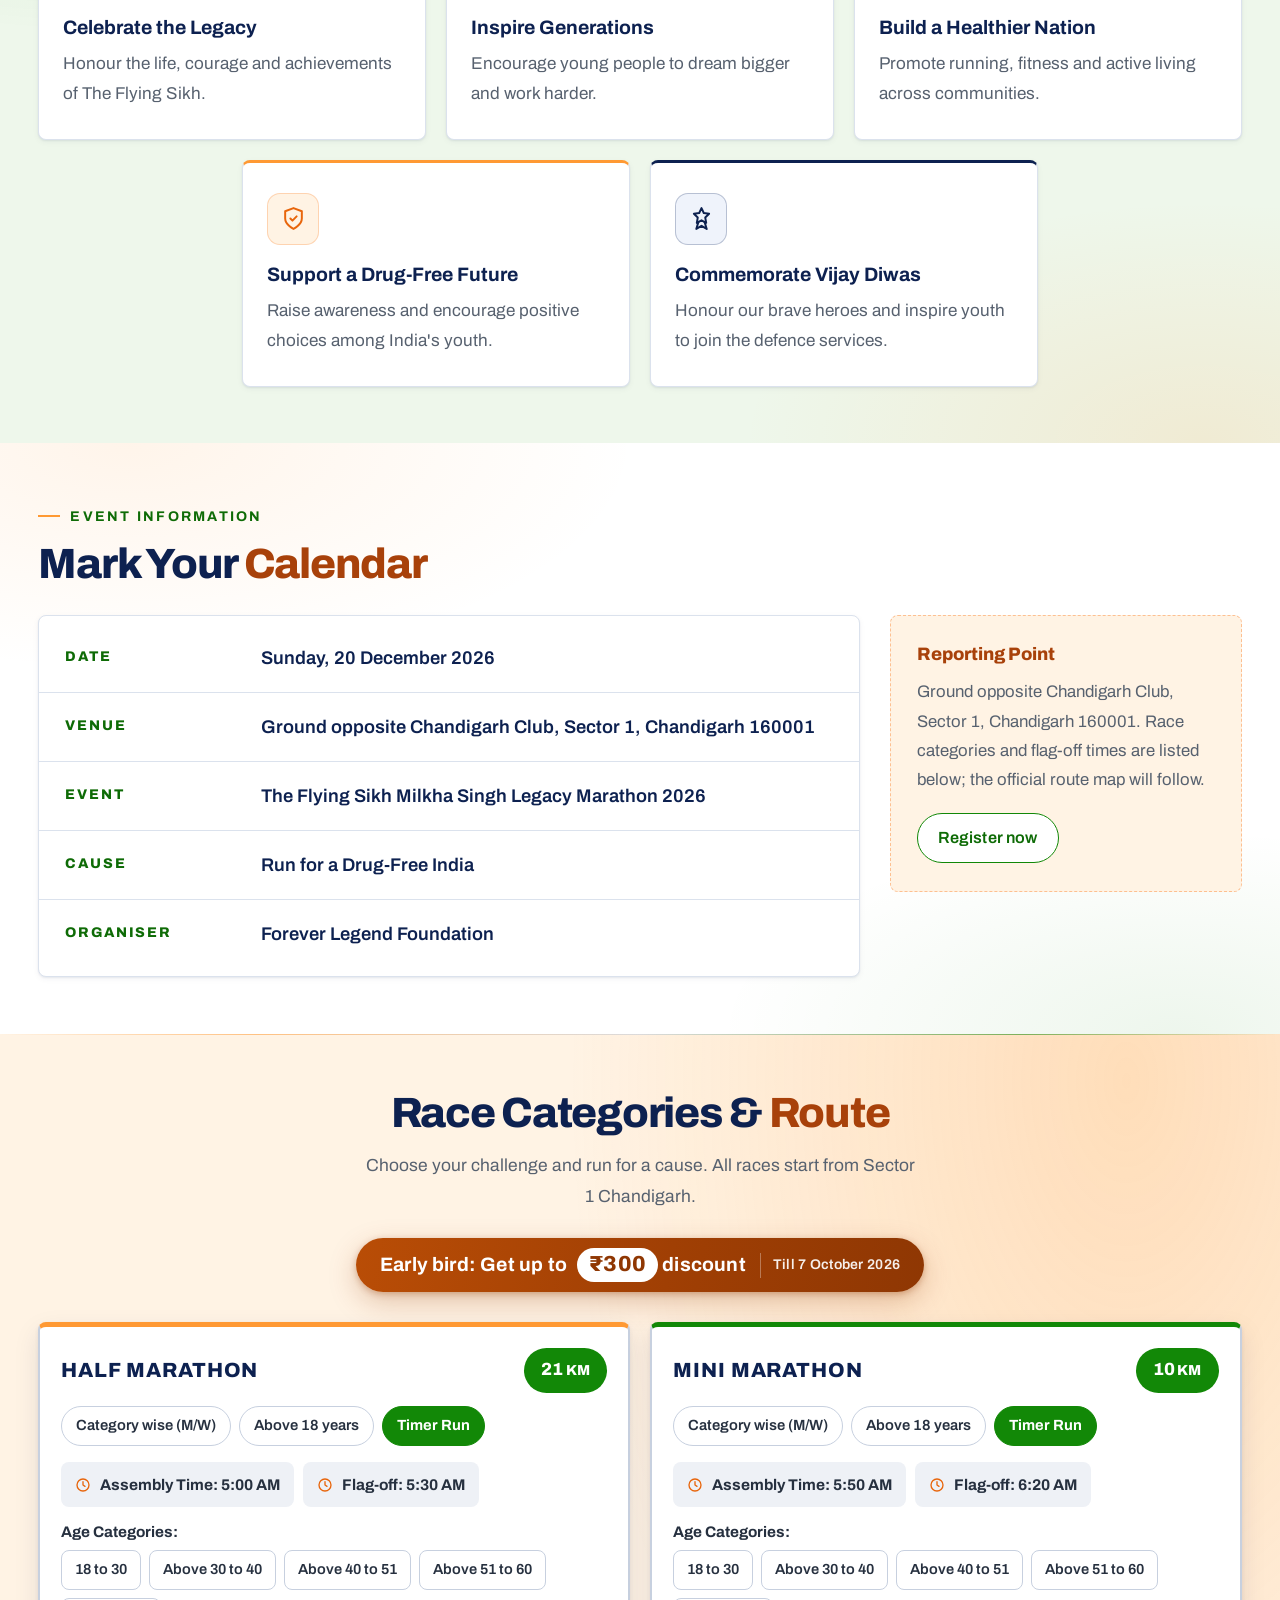
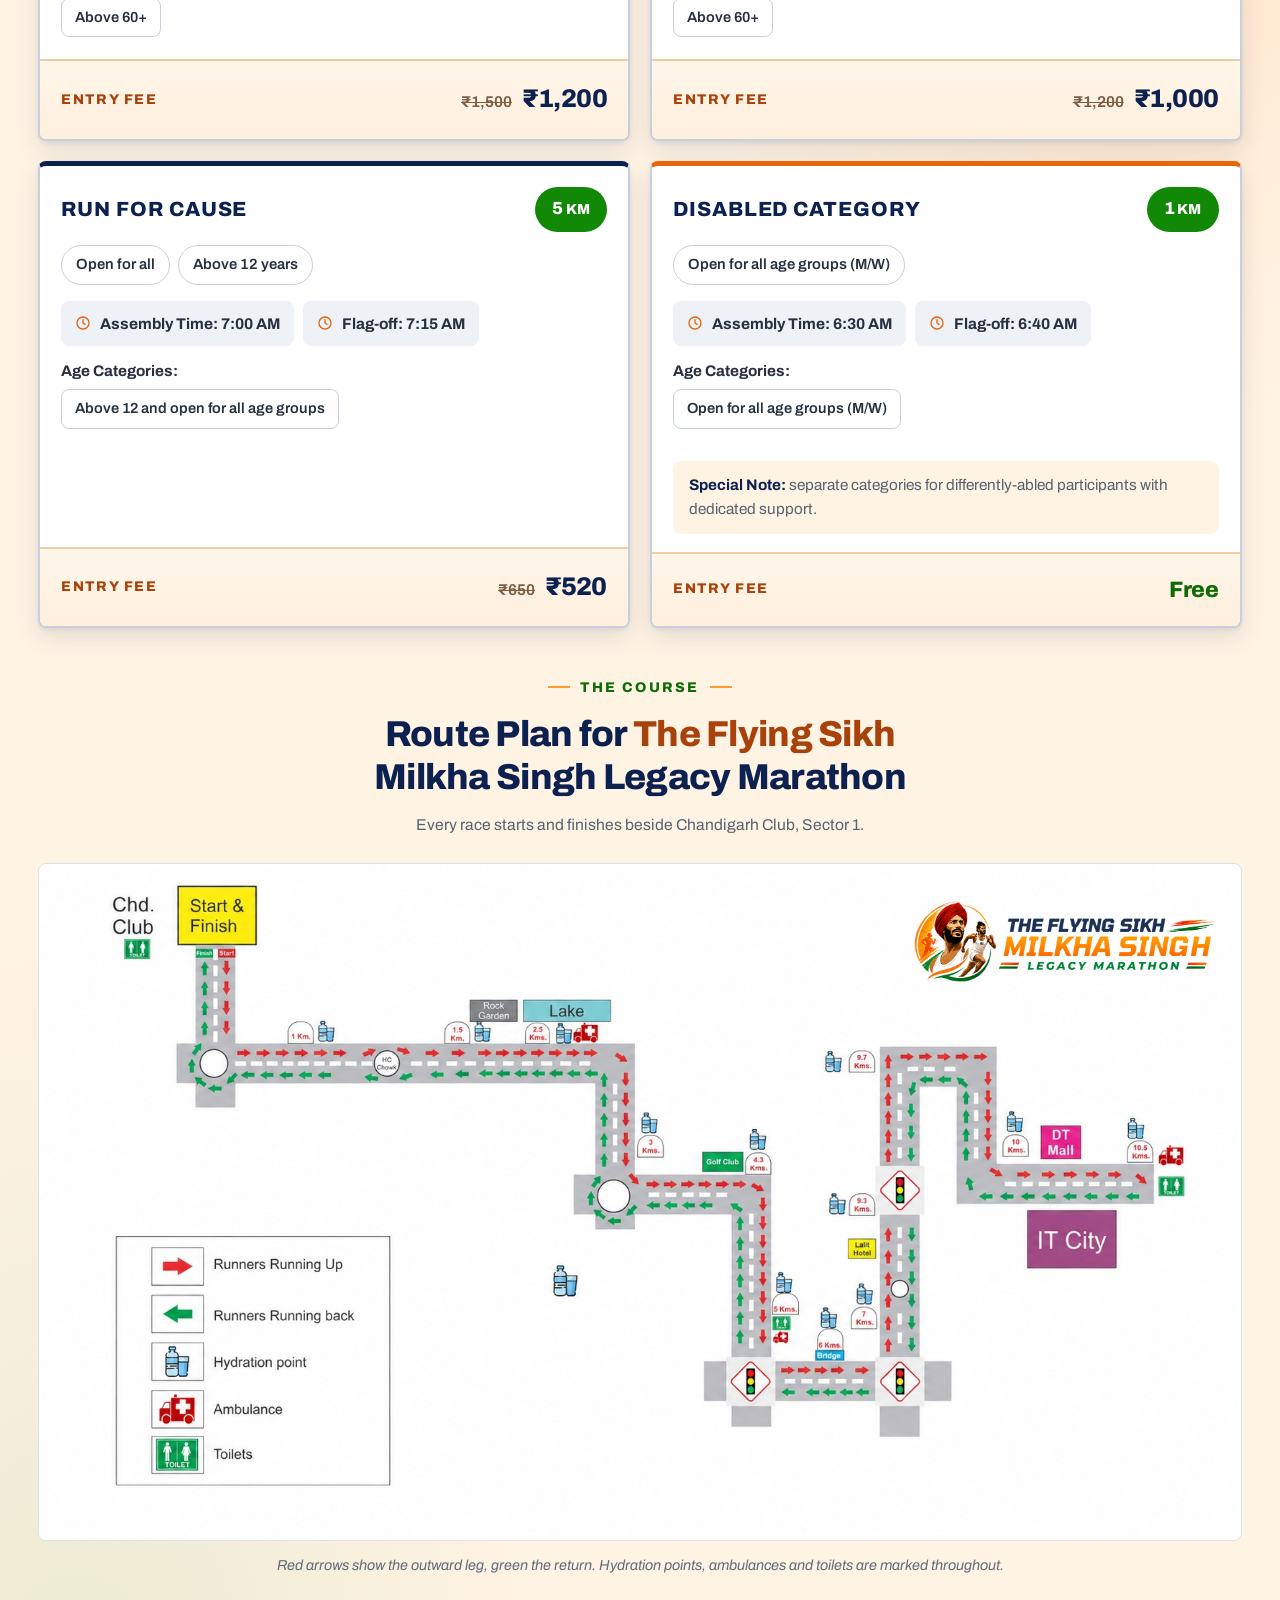
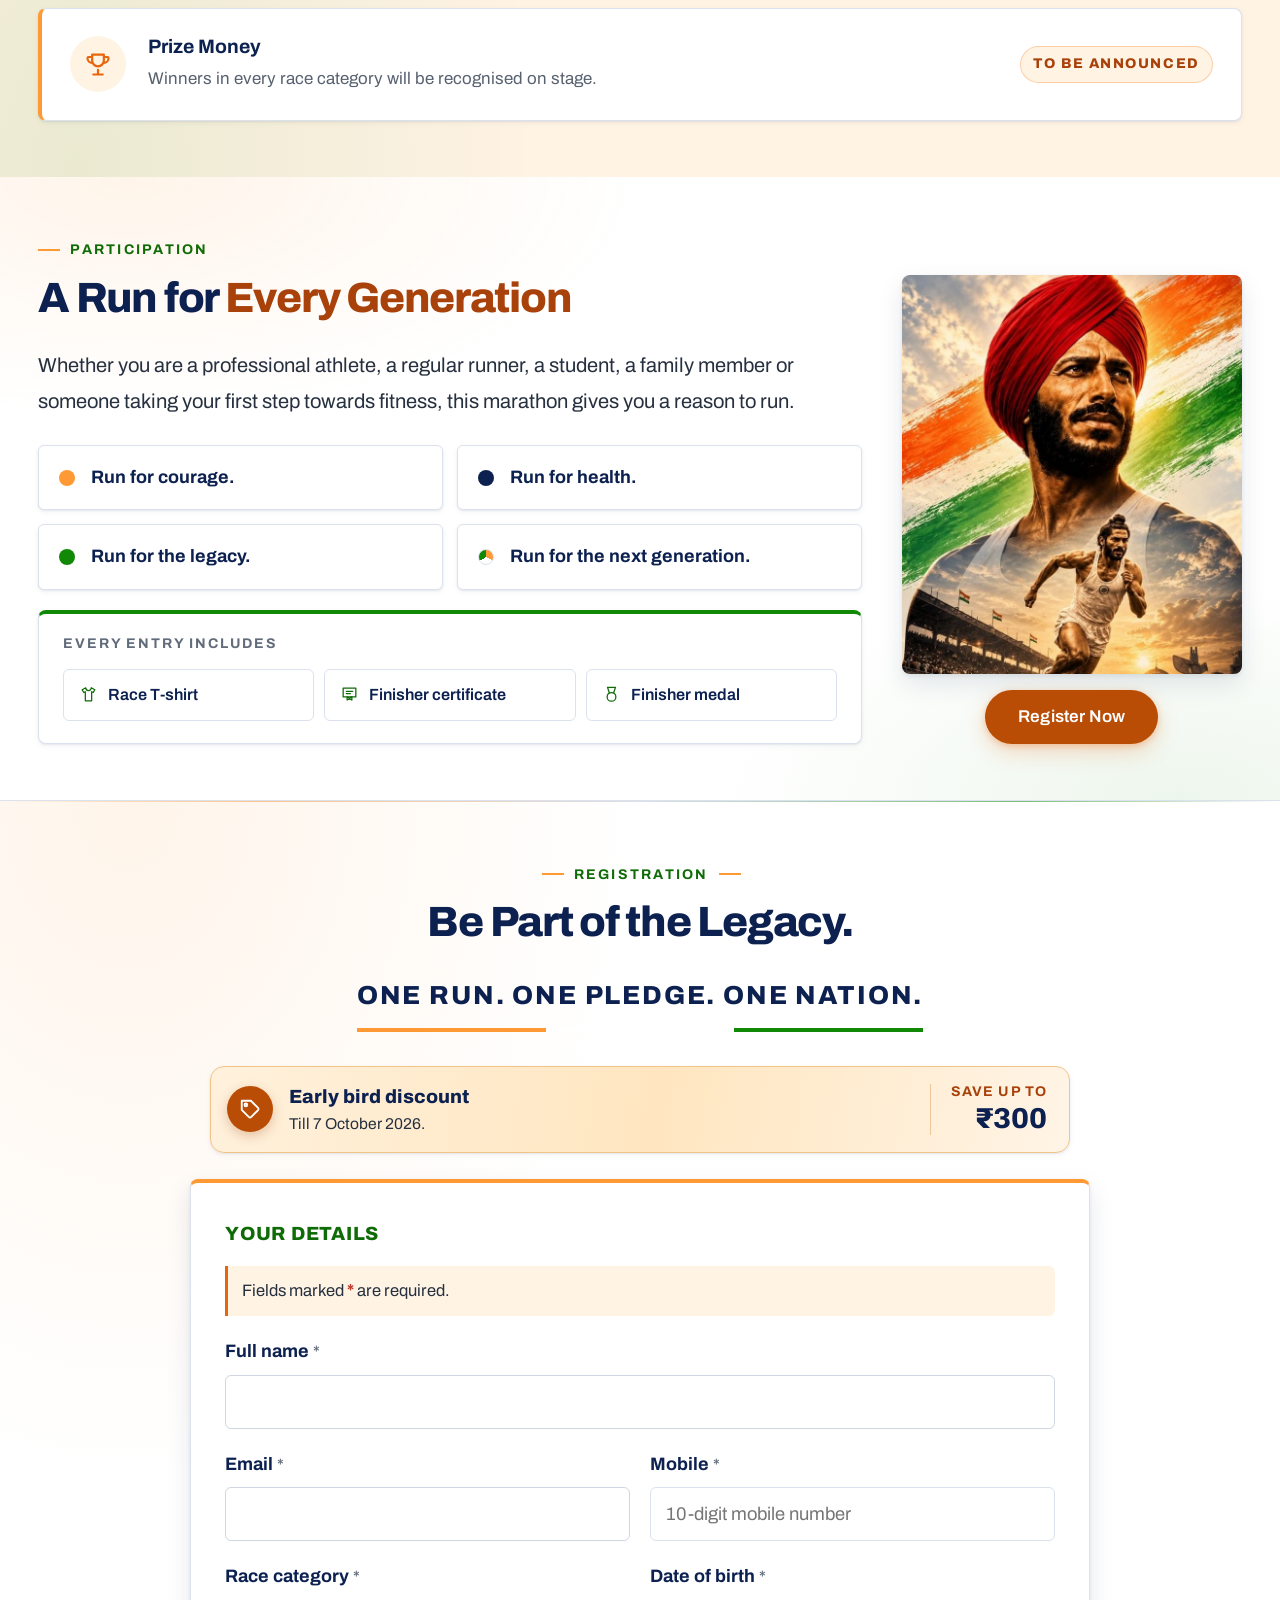
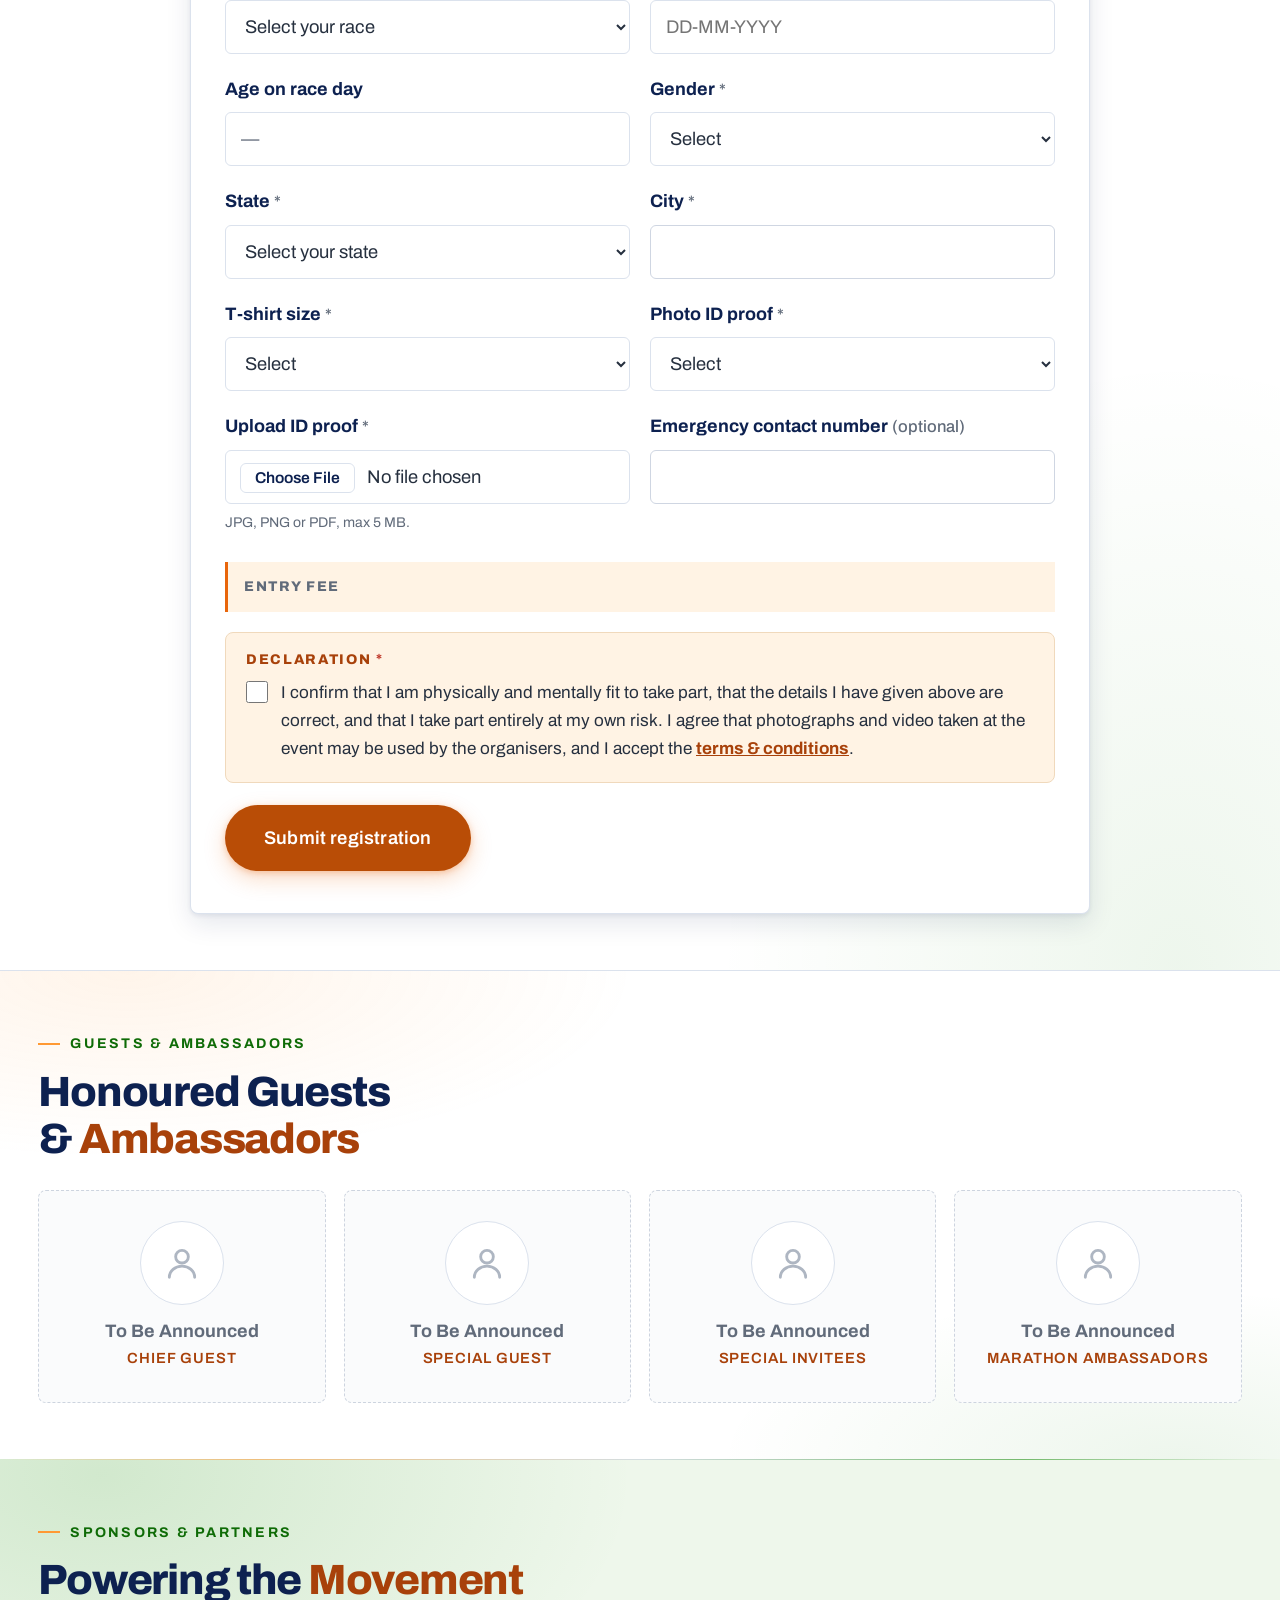
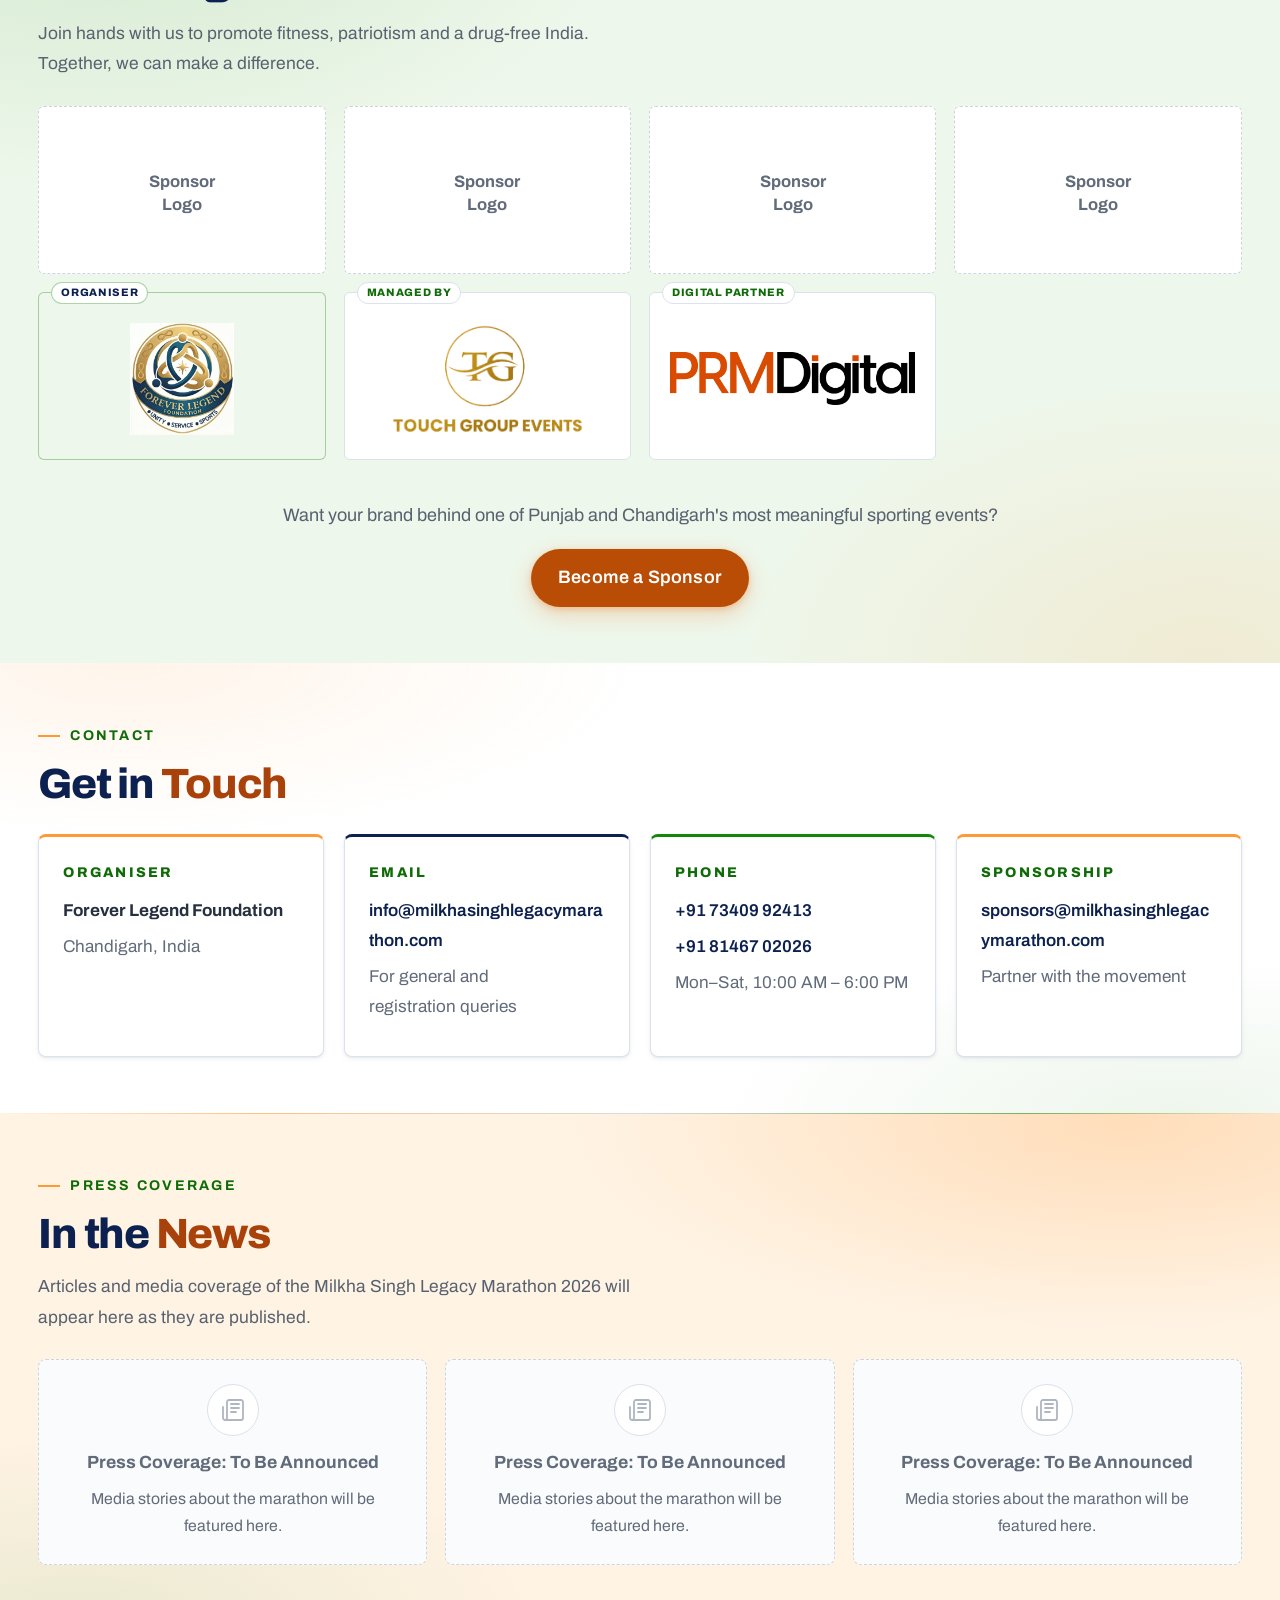
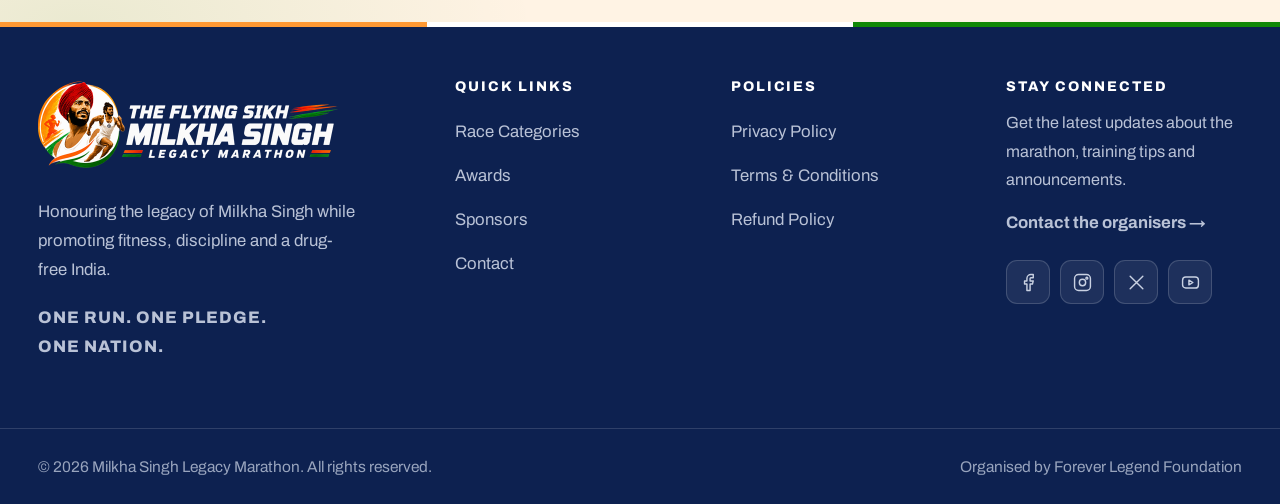
==== commit 77b2d9e7: "Let the partner label size be changed from the website editor The Sponsor logos dialog gains "Label " ====
--- a/index.html
+++ b/index.html
@@ -34,7 +34,7 @@
 <link rel="preconnect" href="https://fonts.googleapis.com" />
 <link rel="preconnect" href="https://fonts.gstatic.com" crossorigin />
 <link href="https://fonts.googleapis.com/css2?family=Archivo:wght@400;500;600;700;800&display=swap" rel="stylesheet" />
-<link rel="stylesheet" href="assets/css/styles.css?v=20260917-5" />
+<link rel="stylesheet" href="assets/css/styles.css?v=20260917-7" />
 <!-- Content saved in the admin website editor, and the event settings the page
      scripts read (race start, early bird end, fees). Must stay in <head>. -->
 <script src="api/site.php?page=index"></script>
@@ -1081,7 +1081,7 @@
   <svg viewBox="0 0 24 24" aria-hidden="true"><path d="M12 19V5M5 12l7-7 7 7"/></svg>
 </button>
 
-<script src="assets/js/main.js?v=20260917-5" defer></script>
-<script src="assets/js/register.js?v=20260917-5" defer></script>
+<script src="assets/js/main.js?v=20260917-7" defer></script>
+<script src="assets/js/register.js?v=20260917-7" defer></script>
 </body>
 </html>
--- a/assets/css/styles.css
+++ b/assets/css/styles.css
@@ -1837,13 +1837,15 @@
   background: #fff;
   border: 1px solid var(--border);
   border-radius: 999px;
-  font-size: .6rem; font-weight: 800; letter-spacing: .06em; text-transform: uppercase;
+  /* Sizes can be changed in the admin website editor (Sponsor logos → Label
+     size), which sets these two variables. */
+  font-size: var(--badge-size, .6rem); font-weight: 800; letter-spacing: .06em; text-transform: uppercase;
   line-height: 1.3;
   white-space: nowrap; overflow: hidden; text-overflow: ellipsis;
   color: var(--green-deep);
 }
 @media (max-width: 620px) {
-  .sponsor-tile__badge { left: 8px; max-width: calc(100% - 16px); padding: 2px 7px; font-size: .55rem; letter-spacing: .04em; }
+  .sponsor-tile__badge { left: 8px; max-width: calc(100% - 16px); padding: 2px 7px; font-size: var(--badge-size-mobile, .55rem); letter-spacing: .04em; }
 }
 .sponsor-tile--org {
   border: 1px solid rgba(18,136,7,.35);
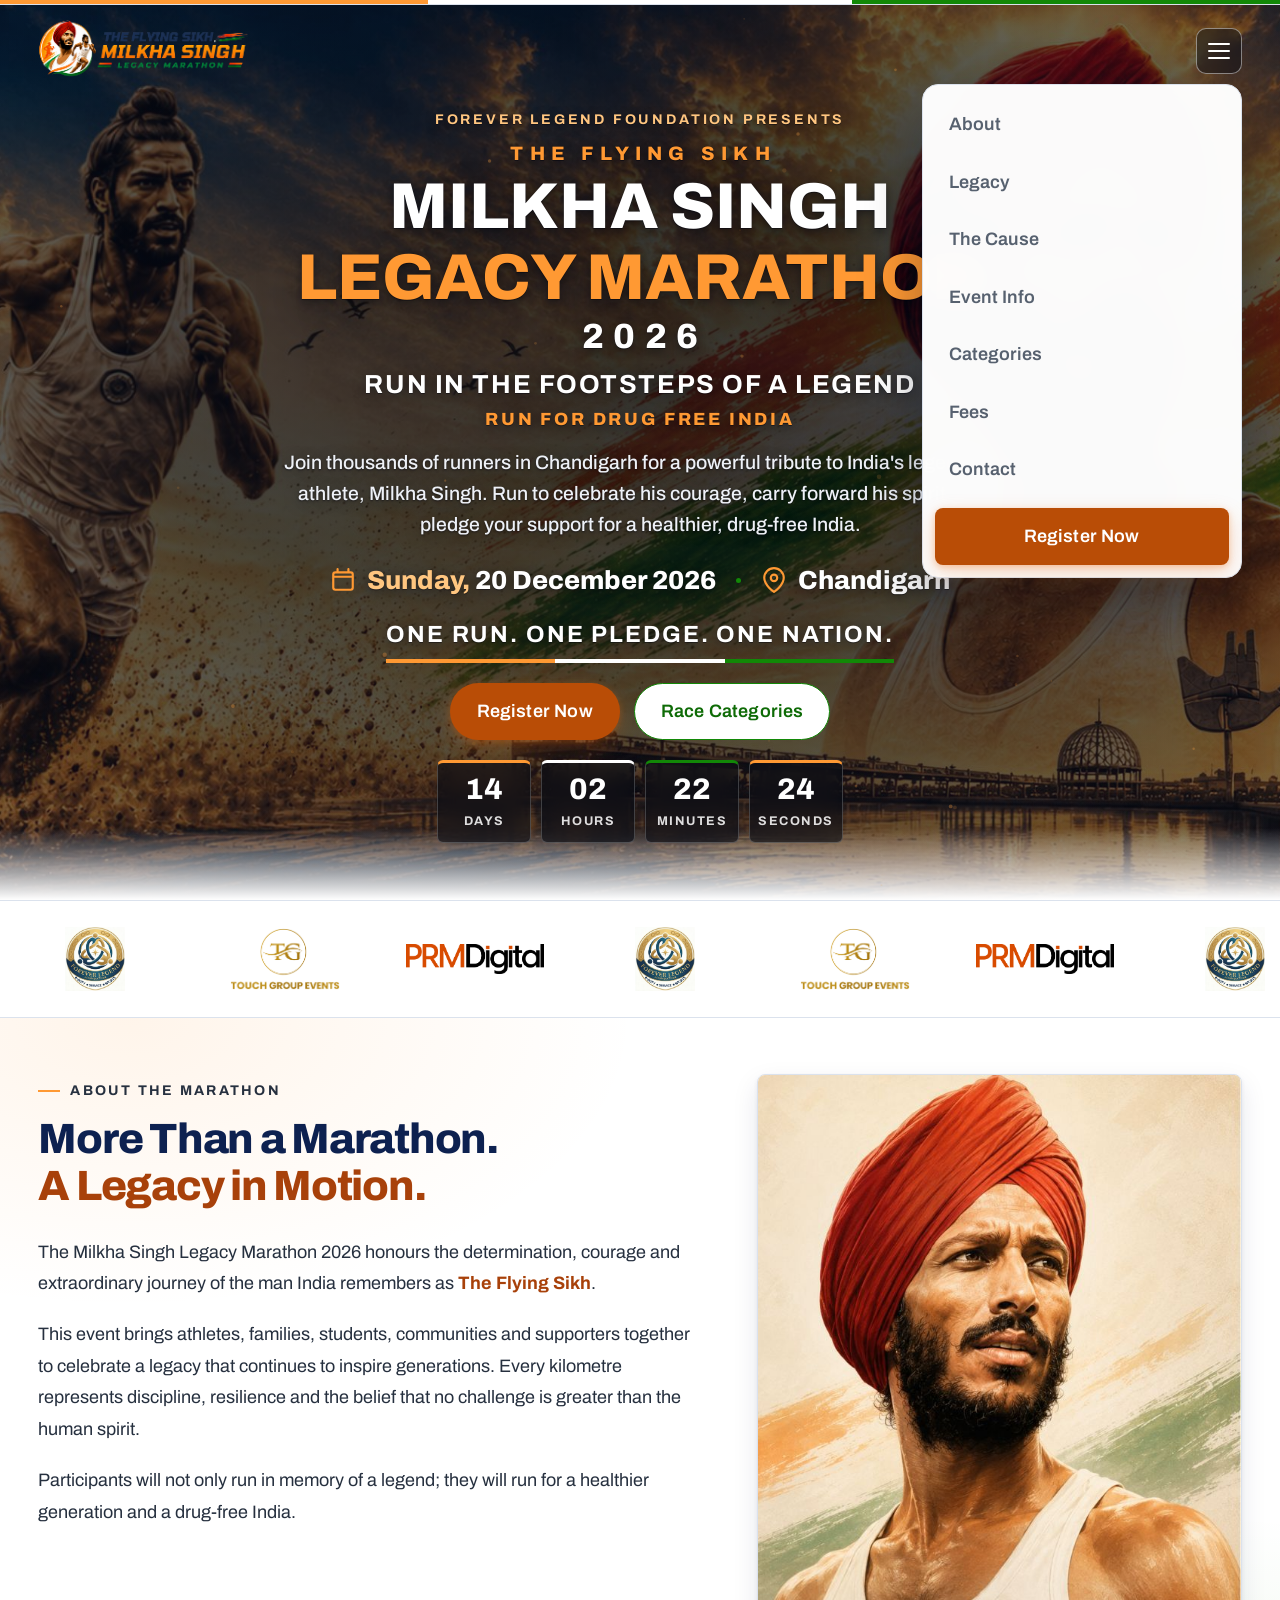
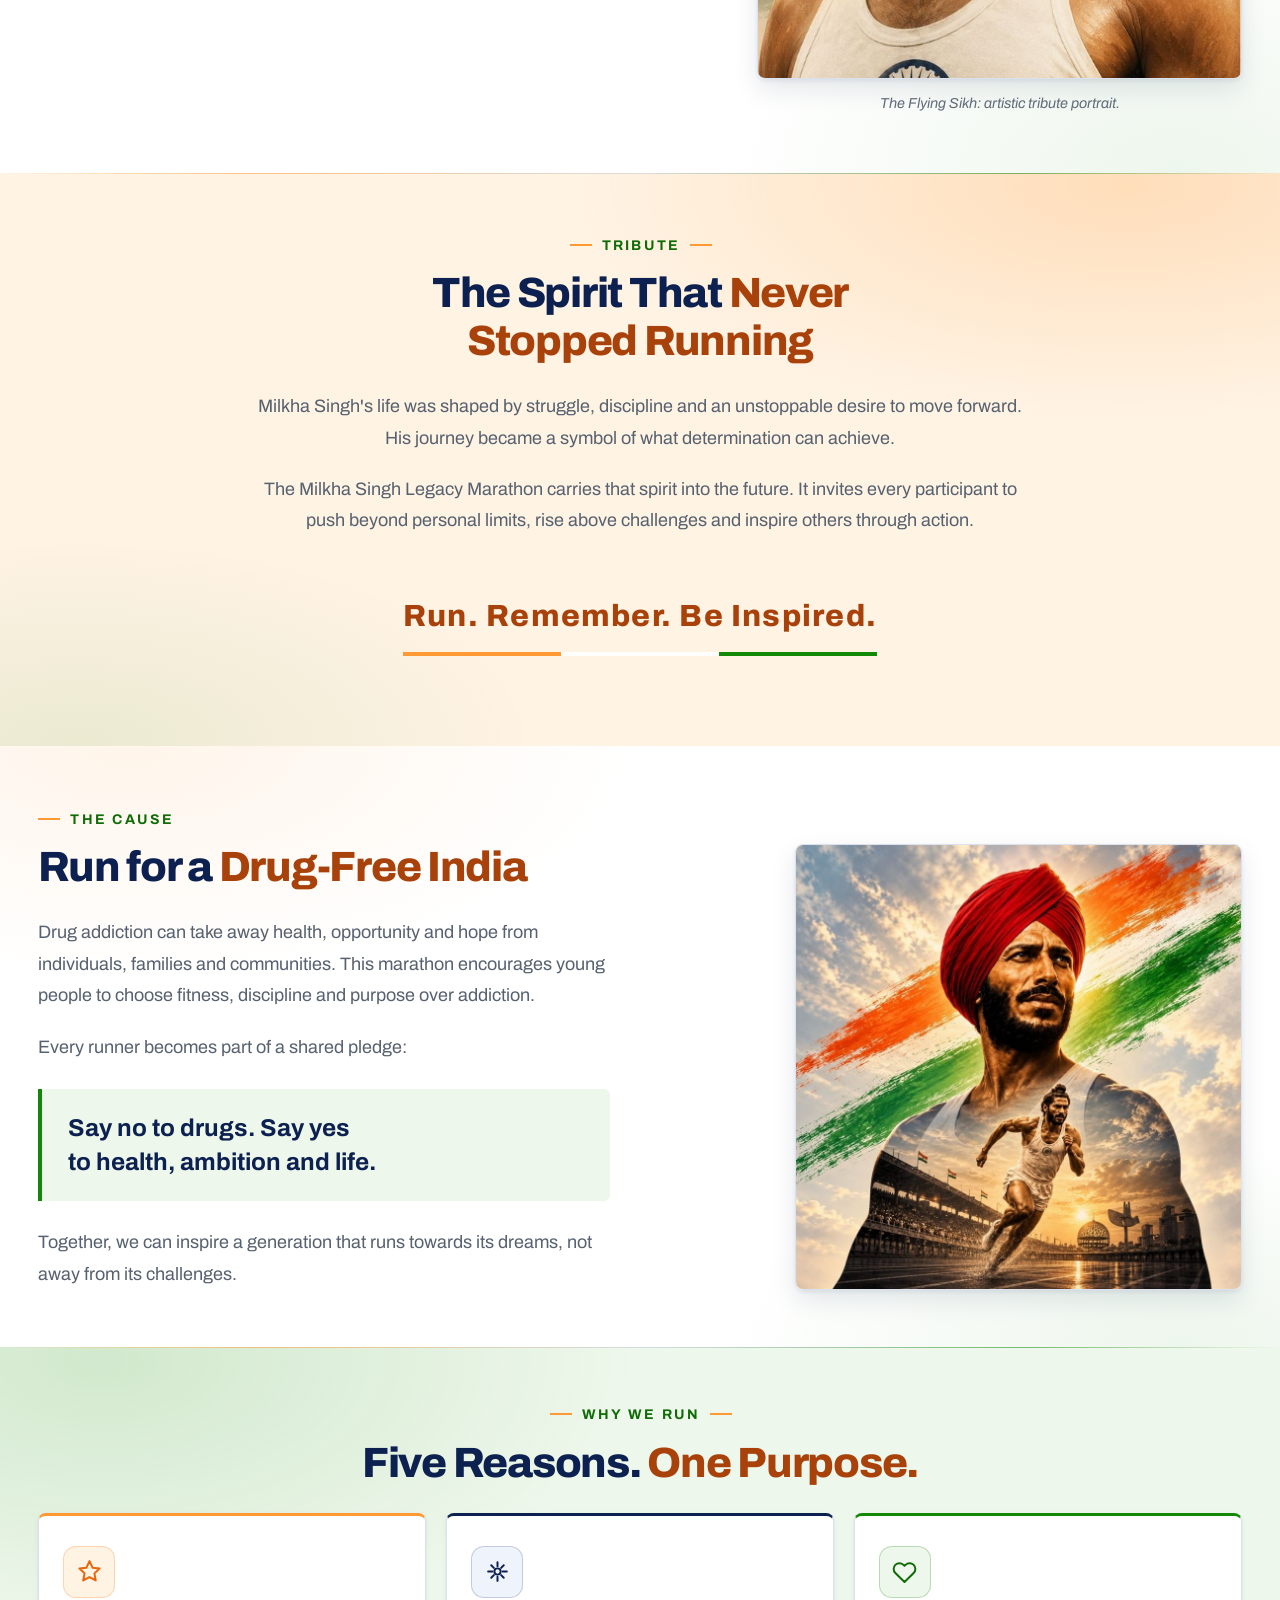
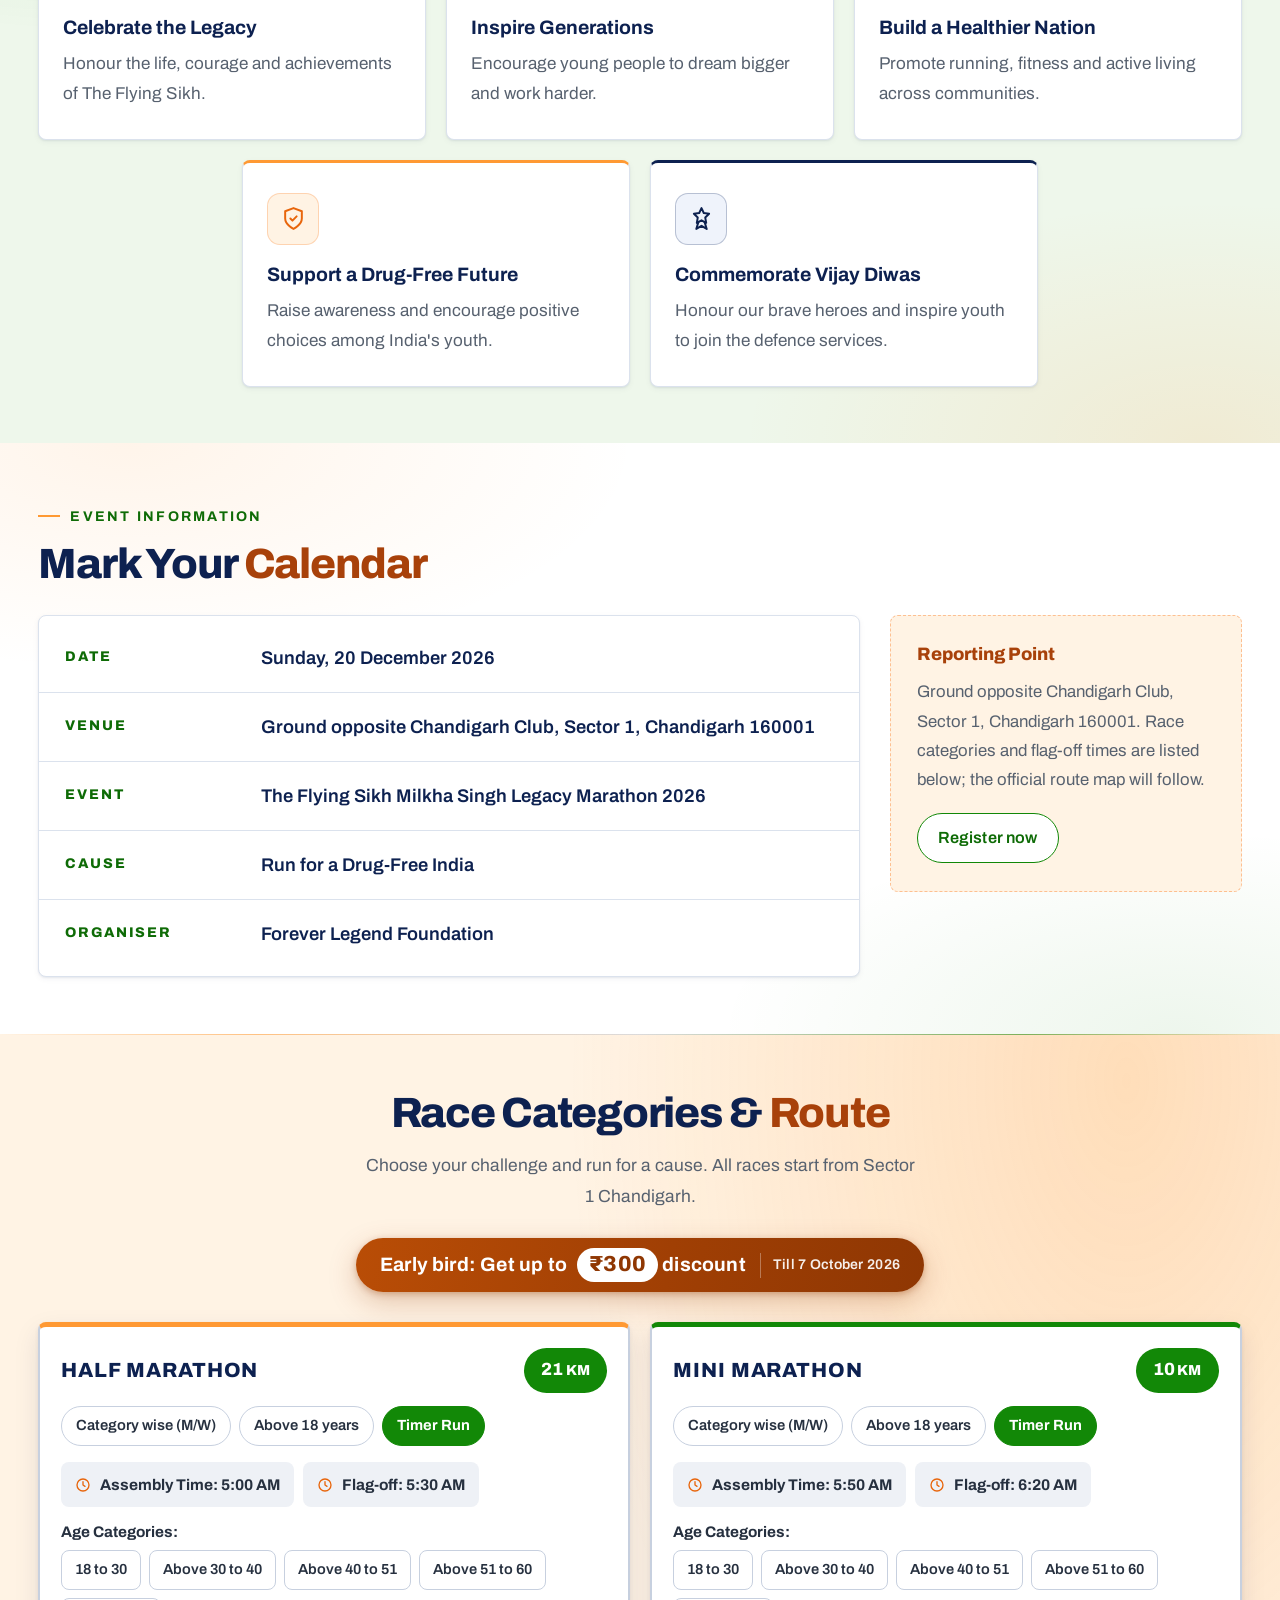
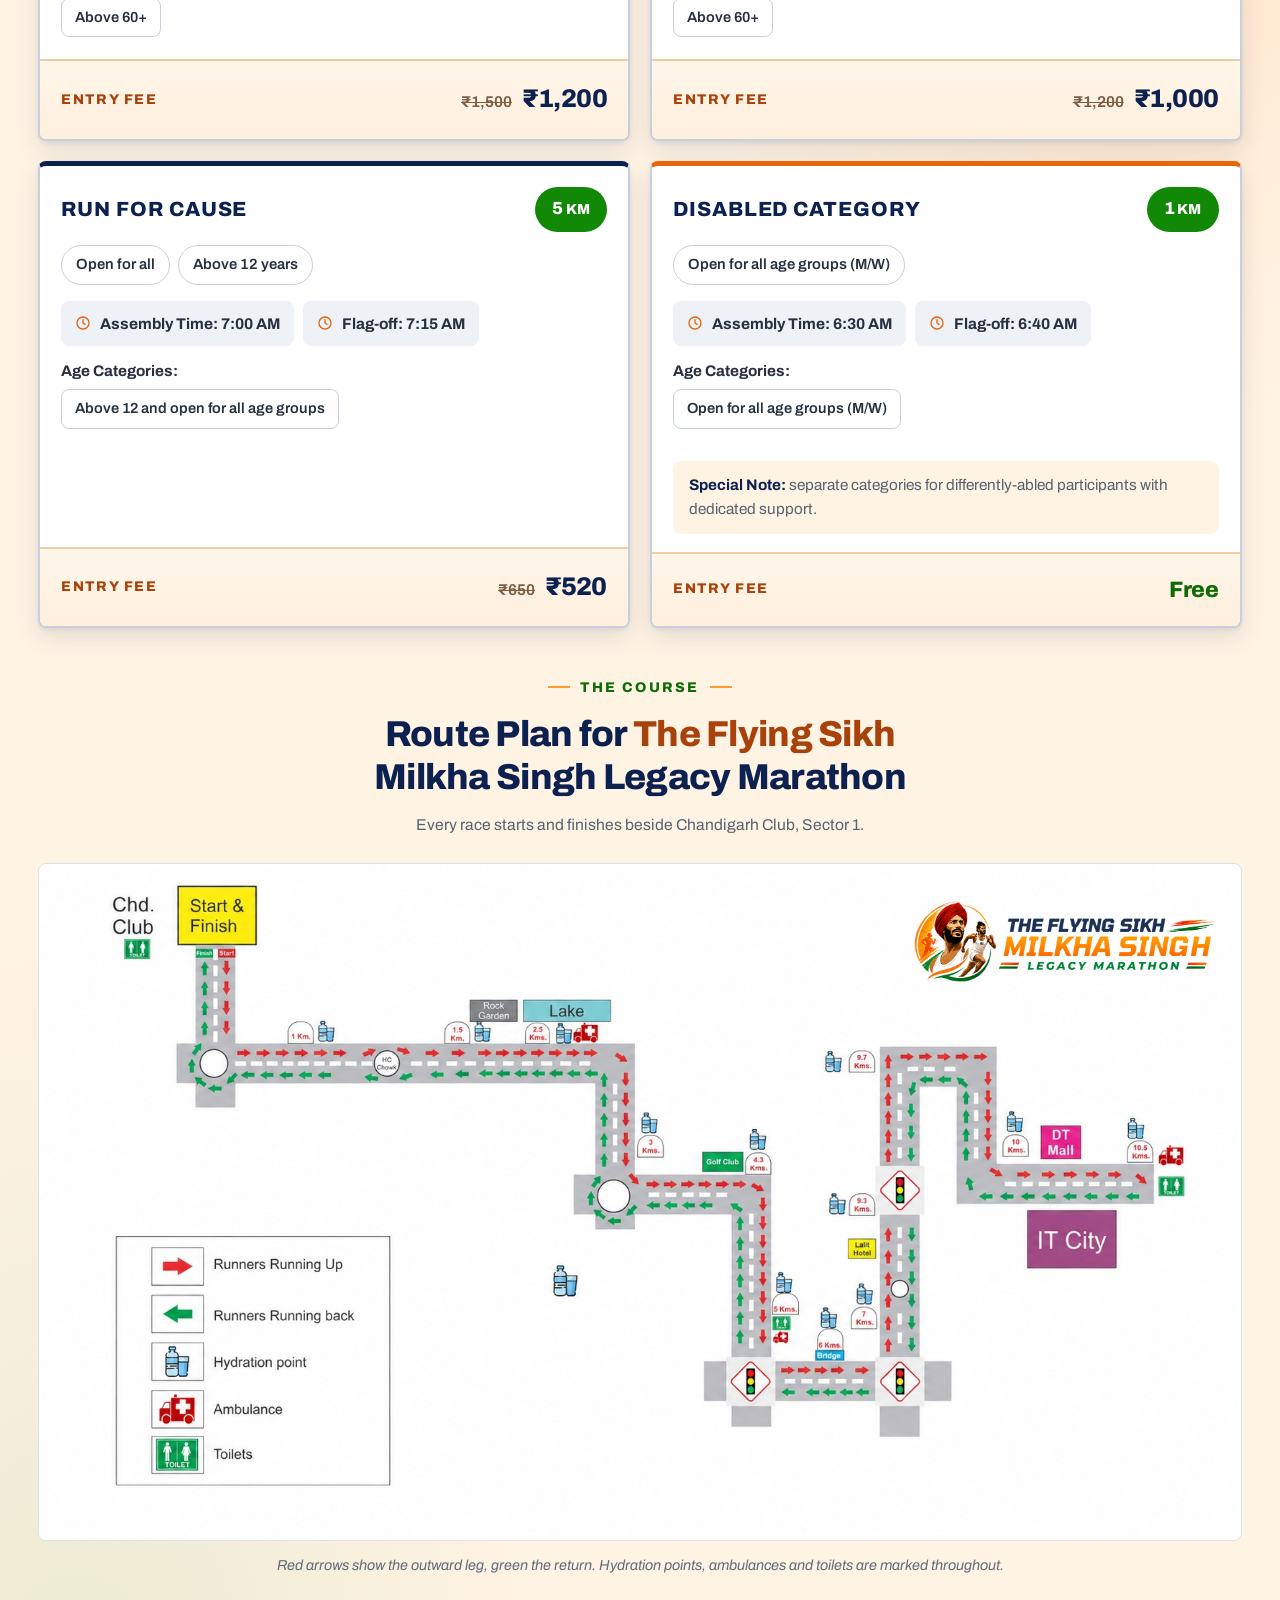
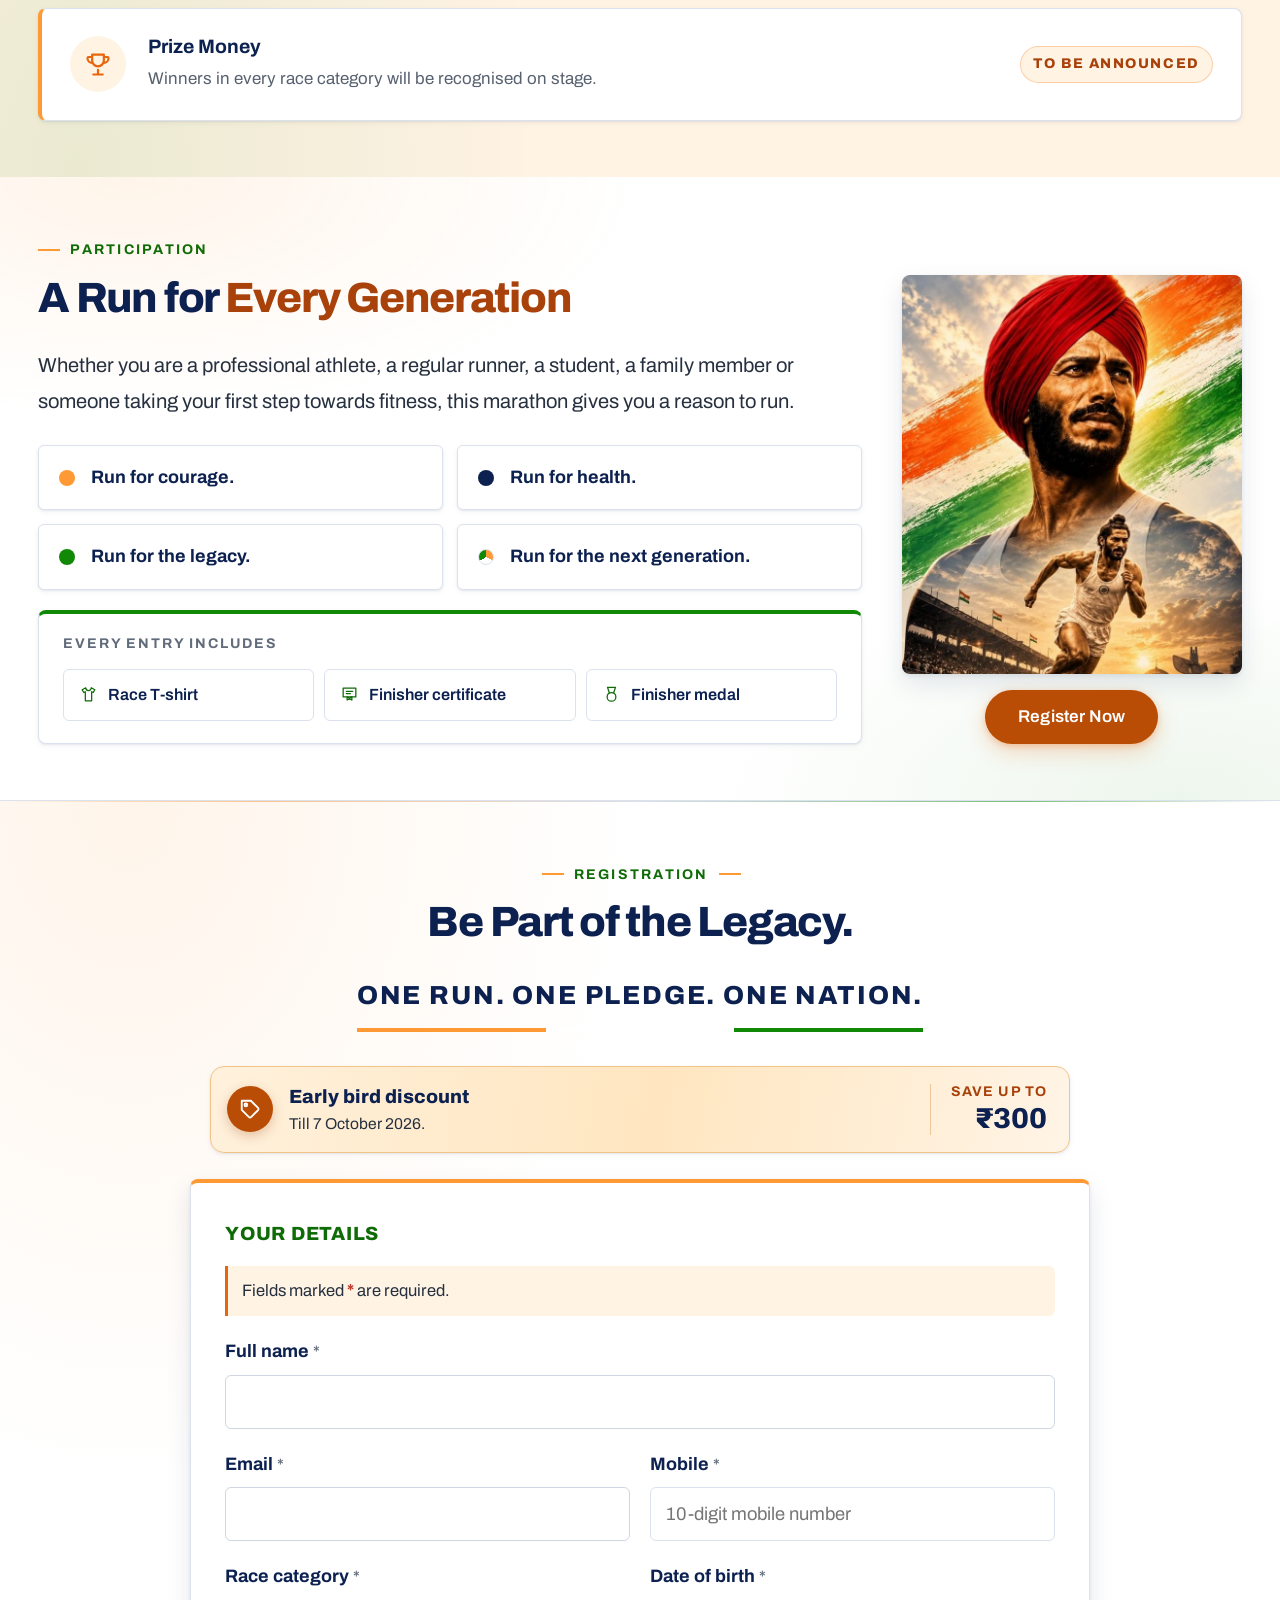
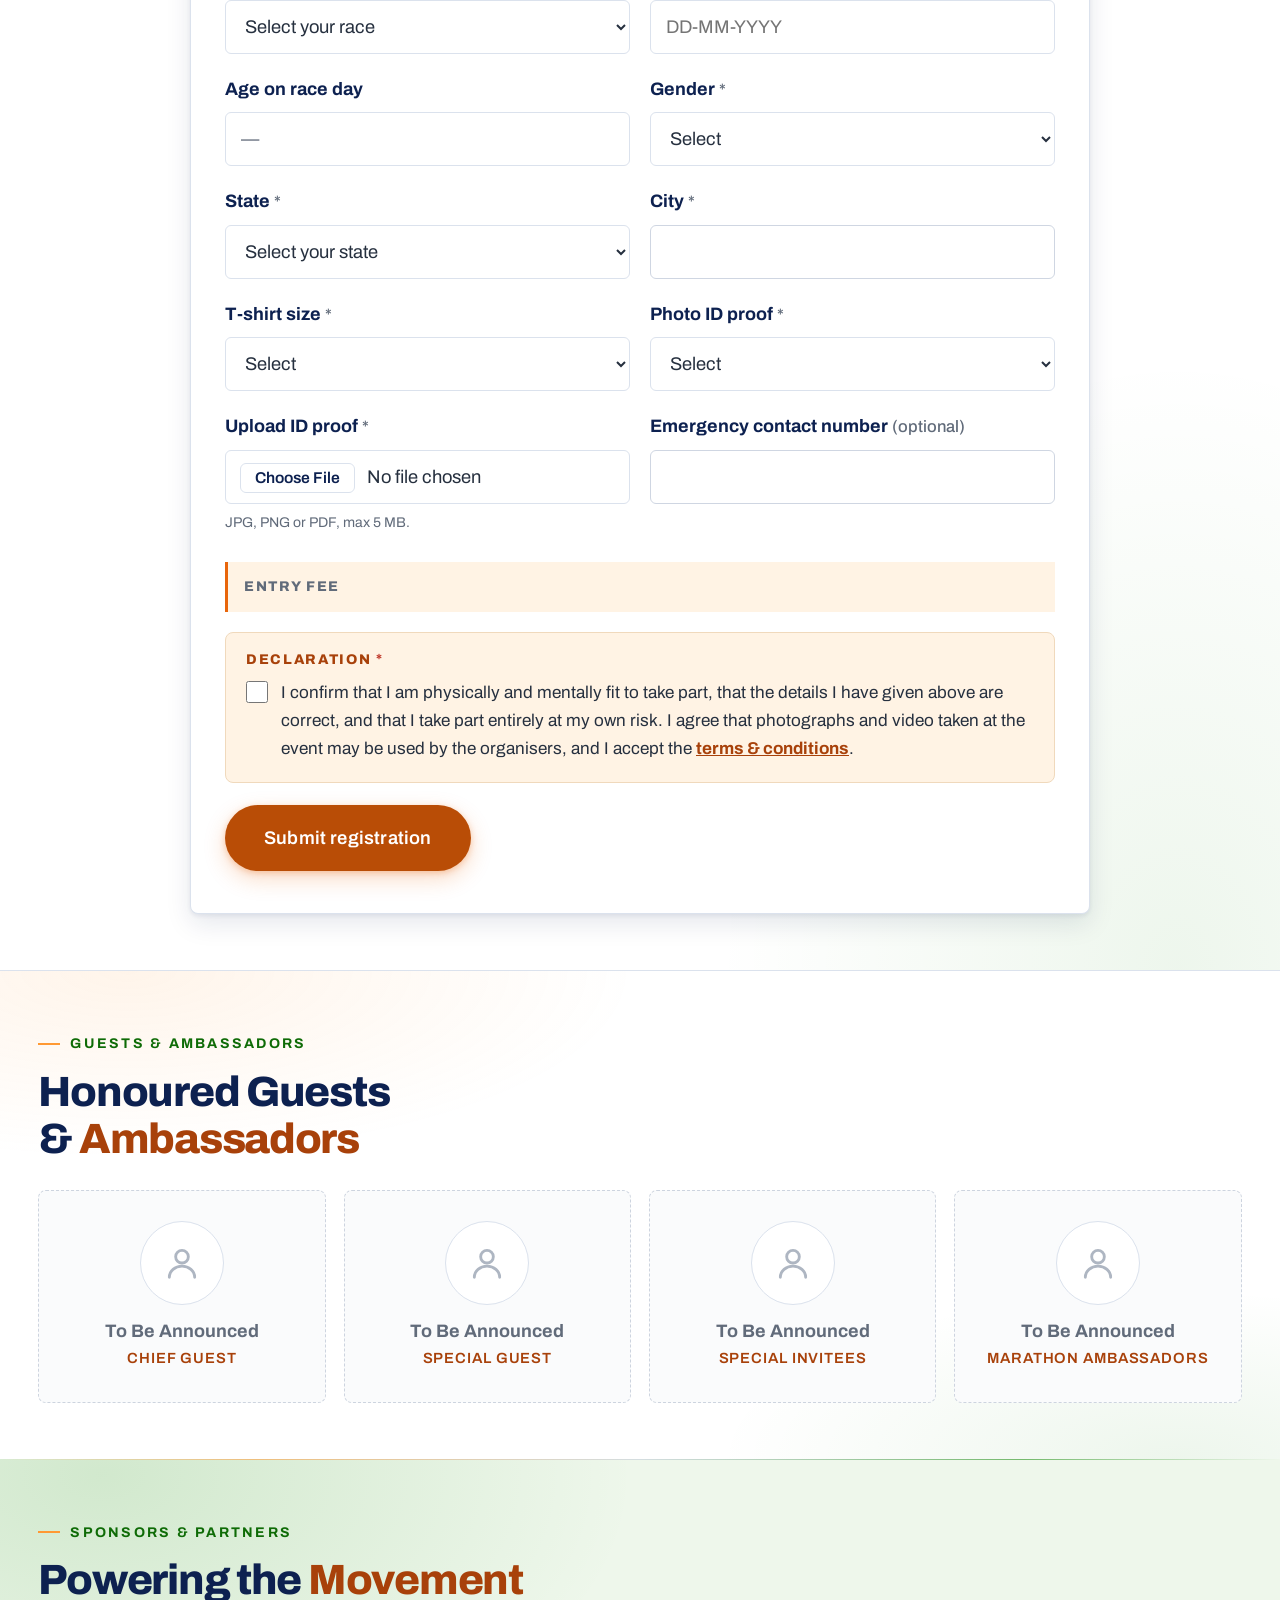
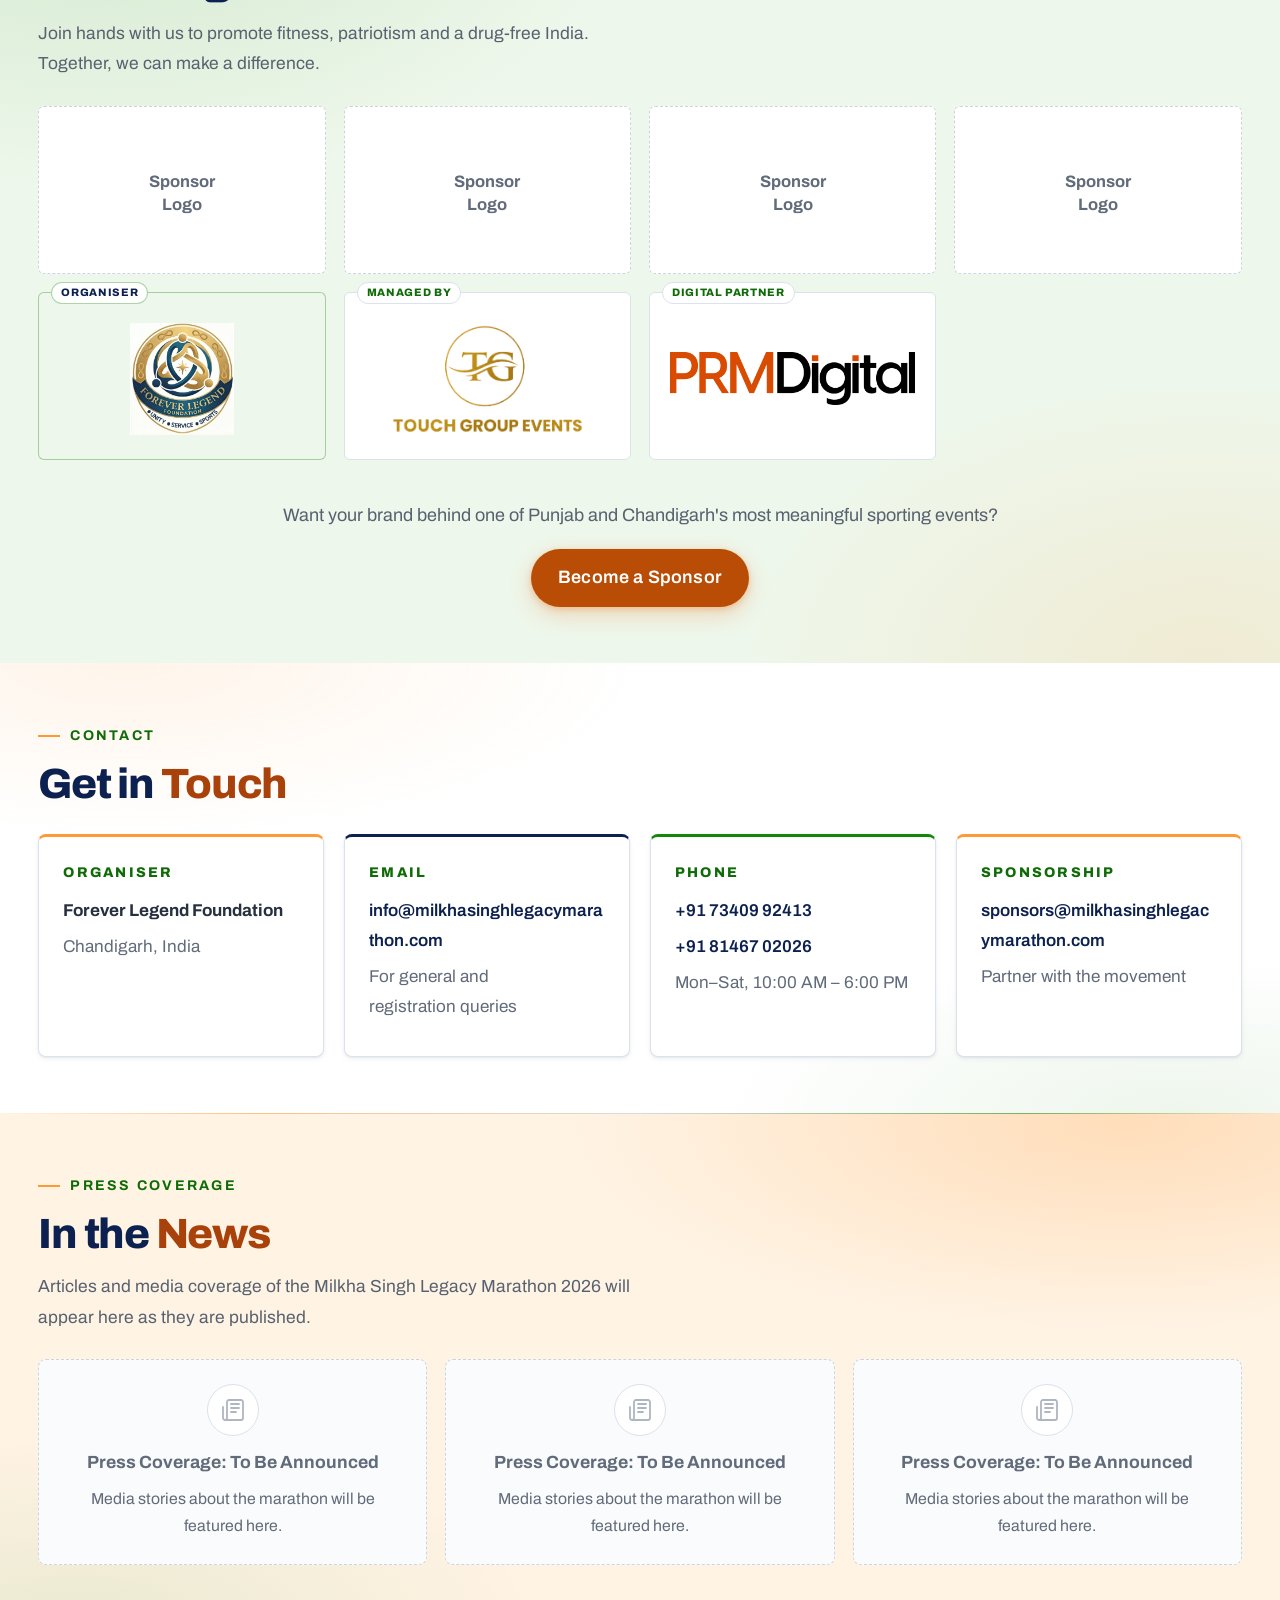
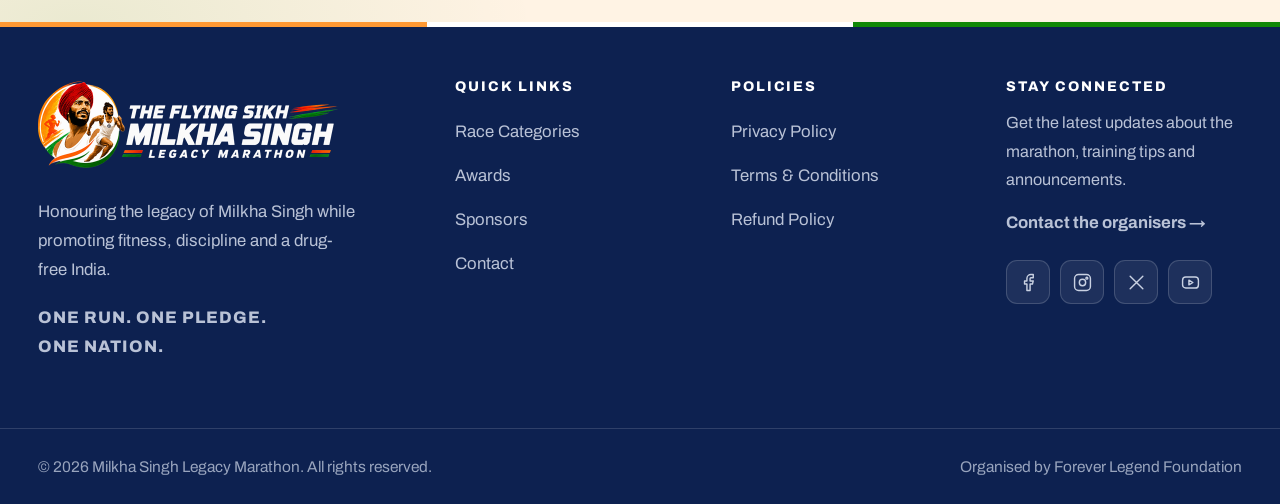
==== commit db6fa6a5: "Size sponsor logos automatically by their visible content Uploaded logos came out tiny: a logo with " ====
--- a/index.html
+++ b/index.html
@@ -34,7 +34,7 @@
 <link rel="preconnect" href="https://fonts.googleapis.com" />
 <link rel="preconnect" href="https://fonts.gstatic.com" crossorigin />
 <link href="https://fonts.googleapis.com/css2?family=Archivo:wght@400;500;600;700;800&display=swap" rel="stylesheet" />
-<link rel="stylesheet" href="assets/css/styles.css?v=20260917-7" />
+<link rel="stylesheet" href="assets/css/styles.css?v=20260917-9" />
 <!-- Content saved in the admin website editor, and the event settings the page
      scripts read (race start, early bird end, fees). Must stay in <head>. -->
 <script src="api/site.php?page=index"></script>
@@ -1081,7 +1081,7 @@
   <svg viewBox="0 0 24 24" aria-hidden="true"><path d="M12 19V5M5 12l7-7 7 7"/></svg>
 </button>
 
-<script src="assets/js/main.js?v=20260917-7" defer></script>
-<script src="assets/js/register.js?v=20260917-7" defer></script>
+<script src="assets/js/main.js?v=20260917-9" defer></script>
+<script src="assets/js/register.js?v=20260917-9" defer></script>
 </body>
 </html>
--- a/assets/css/styles.css
+++ b/assets/css/styles.css
@@ -1797,12 +1797,15 @@
 }
 
 /* ---------- Sponsors ---------- */
+/* minmax(0, 1fr), not 1fr: a sized sponsor logo must never widen its column,
+   or the tiles in a row end up different widths. */
 .sponsors__grid {
-  display: grid; grid-template-columns: repeat(4, 1fr); gap: 18px;
+  display: grid; grid-template-columns: repeat(4, minmax(0, 1fr)); gap: 18px;
   margin-bottom: 40px;
 }
 .sponsor-tile {
   position: relative;
+  min-width: 0;
   min-height: 168px;
   display: flex; align-items: center; justify-content: center;
   padding: 26px 20px 20px;
@@ -1823,6 +1826,14 @@
 .sponsor-tile--org img,
 .sponsor-tile--mark img { height: 112px; }
 .sponsor-tile--logo { background: #fff; border: 1px solid var(--border); }
+
+/* Sponsor logos added in the website editor are sized by what is actually
+   drawn in them (api/site.php measures and sets these boxes), so a logo with a
+   wide empty margin is not shrunk to a speck. The span clips the margin. */
+.sponsor-tile__fit, .marquee__fit { display: block; flex: none; overflow: hidden; }
+.sponsor-tile .sponsor-tile__fit img,
+.marquee__set .marquee__fit img { display: block; max-width: none; max-height: none; height: auto; }
+.sponsor-tile--sponsor { padding-top: 20px; }
 
 /* Badge sits on the top-left border, like a fieldset legend, instead of
    competing with the logo for center space below it. */
@@ -1908,7 +1919,7 @@
   .press__grid     { grid-template-columns: repeat(2, 1fr); }
   .reasons         { grid-template-columns: repeat(2, 1fr); }
   .reg__cats       { grid-template-columns: repeat(2, 1fr); }
-  .sponsors__grid  { grid-template-columns: repeat(3, 1fr); }
+  .sponsors__grid  { grid-template-columns: repeat(3, minmax(0, 1fr)); }
   .ambassadors__grid { grid-template-columns: repeat(2, minmax(0, 1fr)); }
 }
 
@@ -1962,7 +1973,7 @@
   .cards .card,
   .cards .card:nth-child(4),
   .cards .card:nth-child(5) { grid-column: auto; }
-  .sponsors__grid  { grid-template-columns: repeat(2, 1fr); }
+  .sponsors__grid  { grid-template-columns: repeat(2, minmax(0, 1fr)); }
   /* minmax(0,1fr), not 1fr: the letter-spaced MARATHON AMBASSADORS label set a
      minimum wider than its share and pushed the columns to 145px and 168px. */
   .ambassadors__grid { grid-template-columns: repeat(2, minmax(0, 1fr)); }
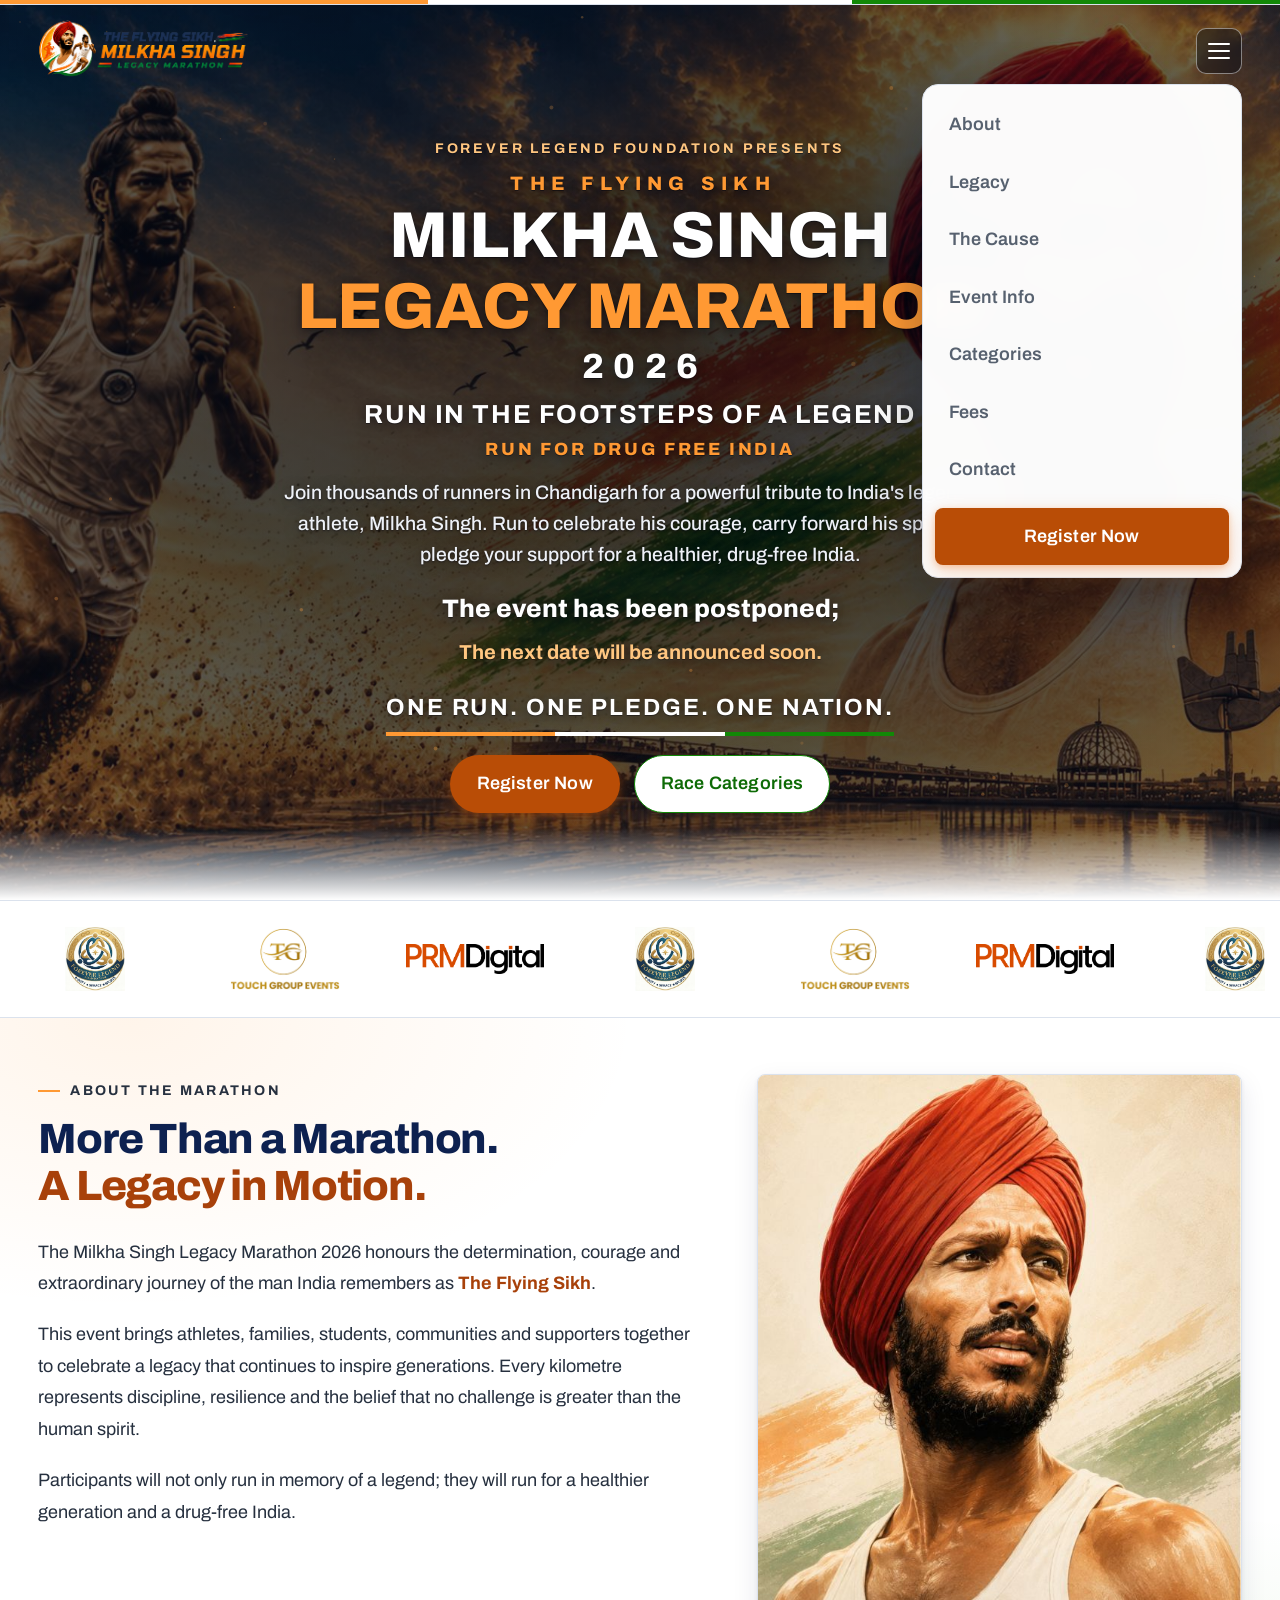
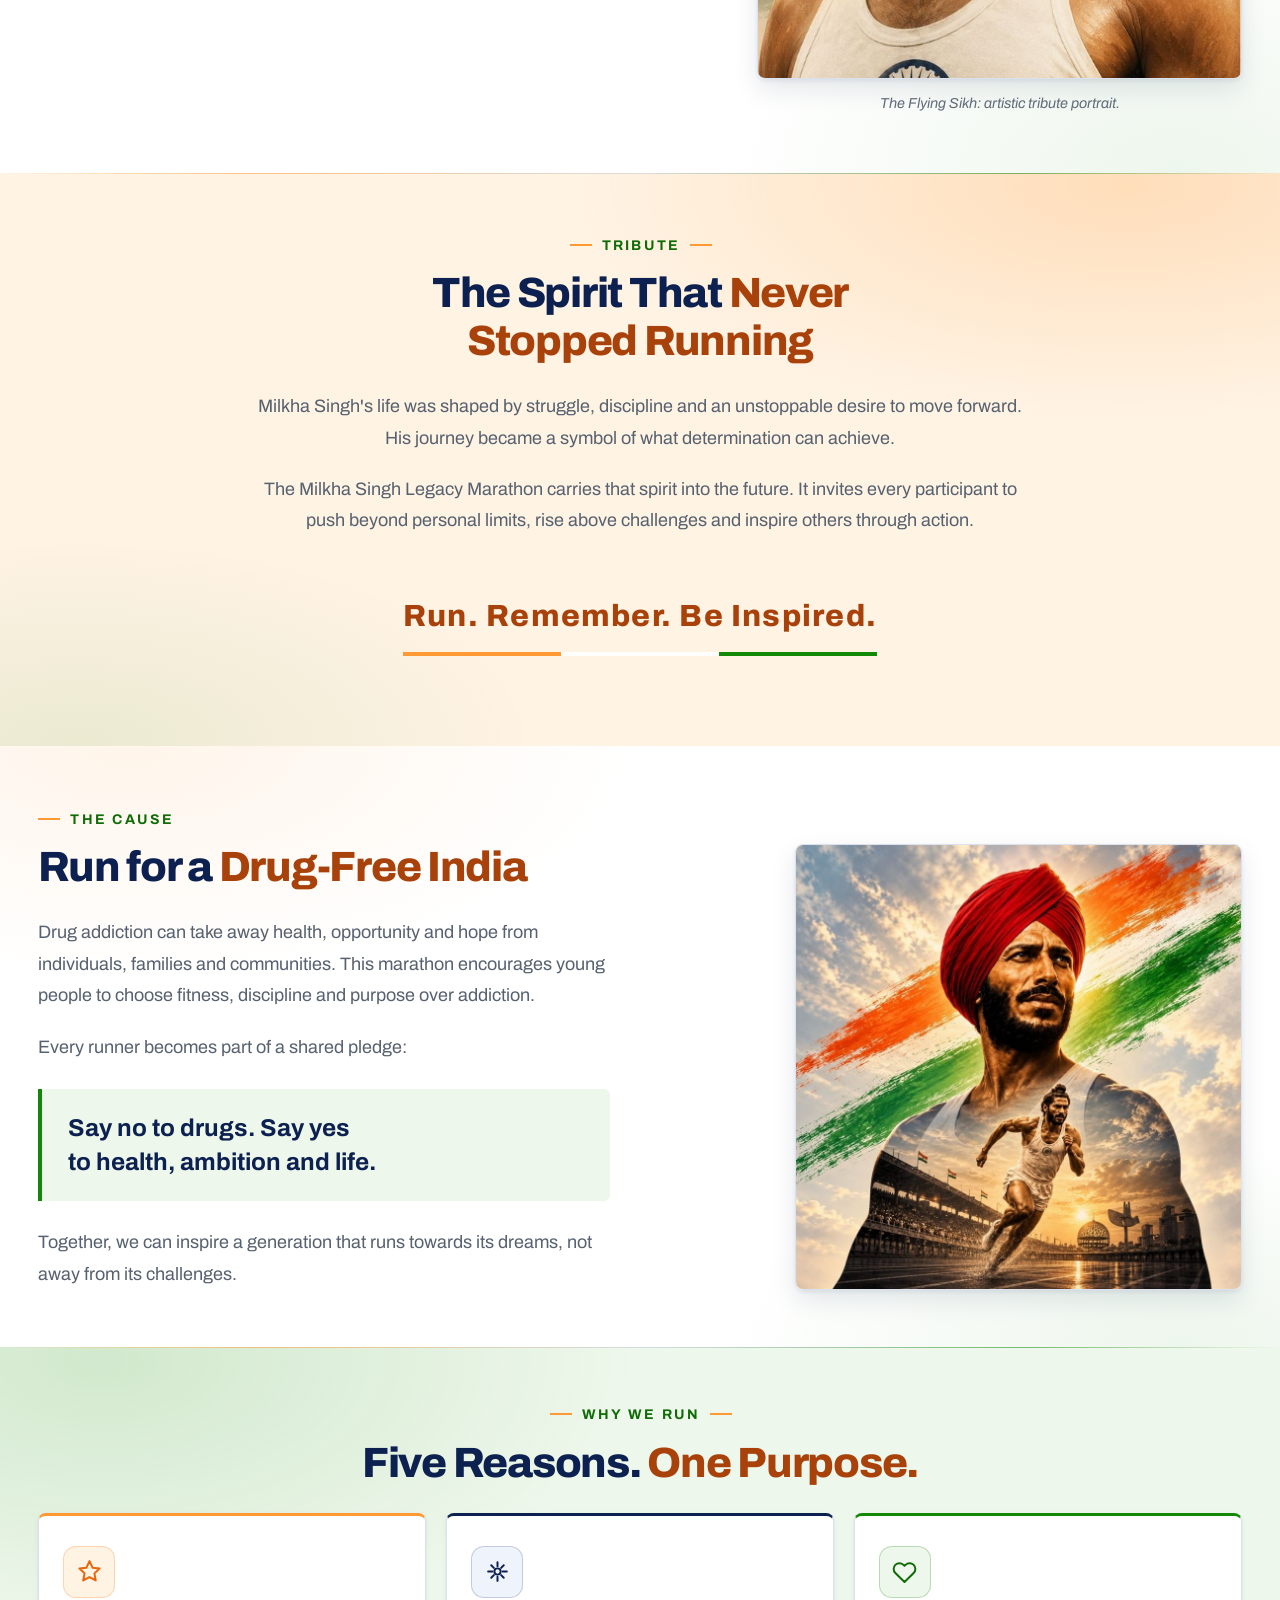
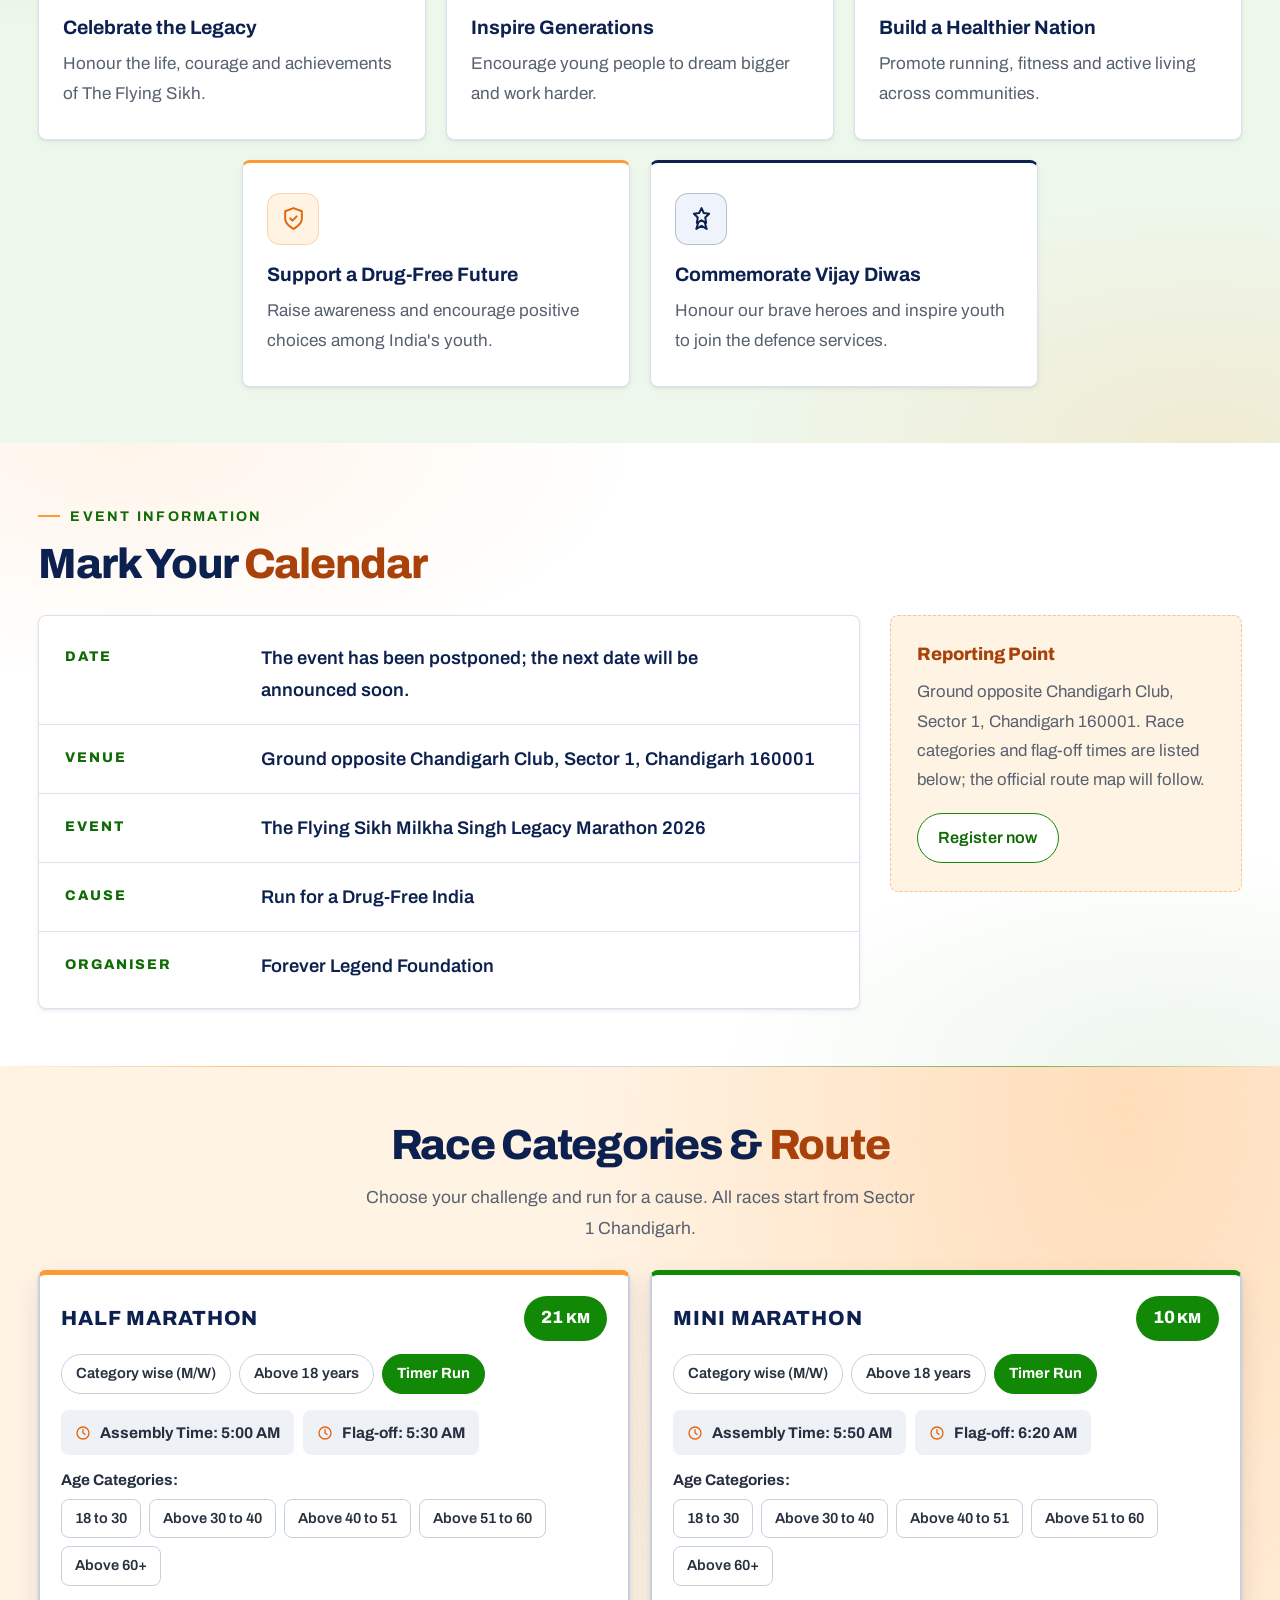
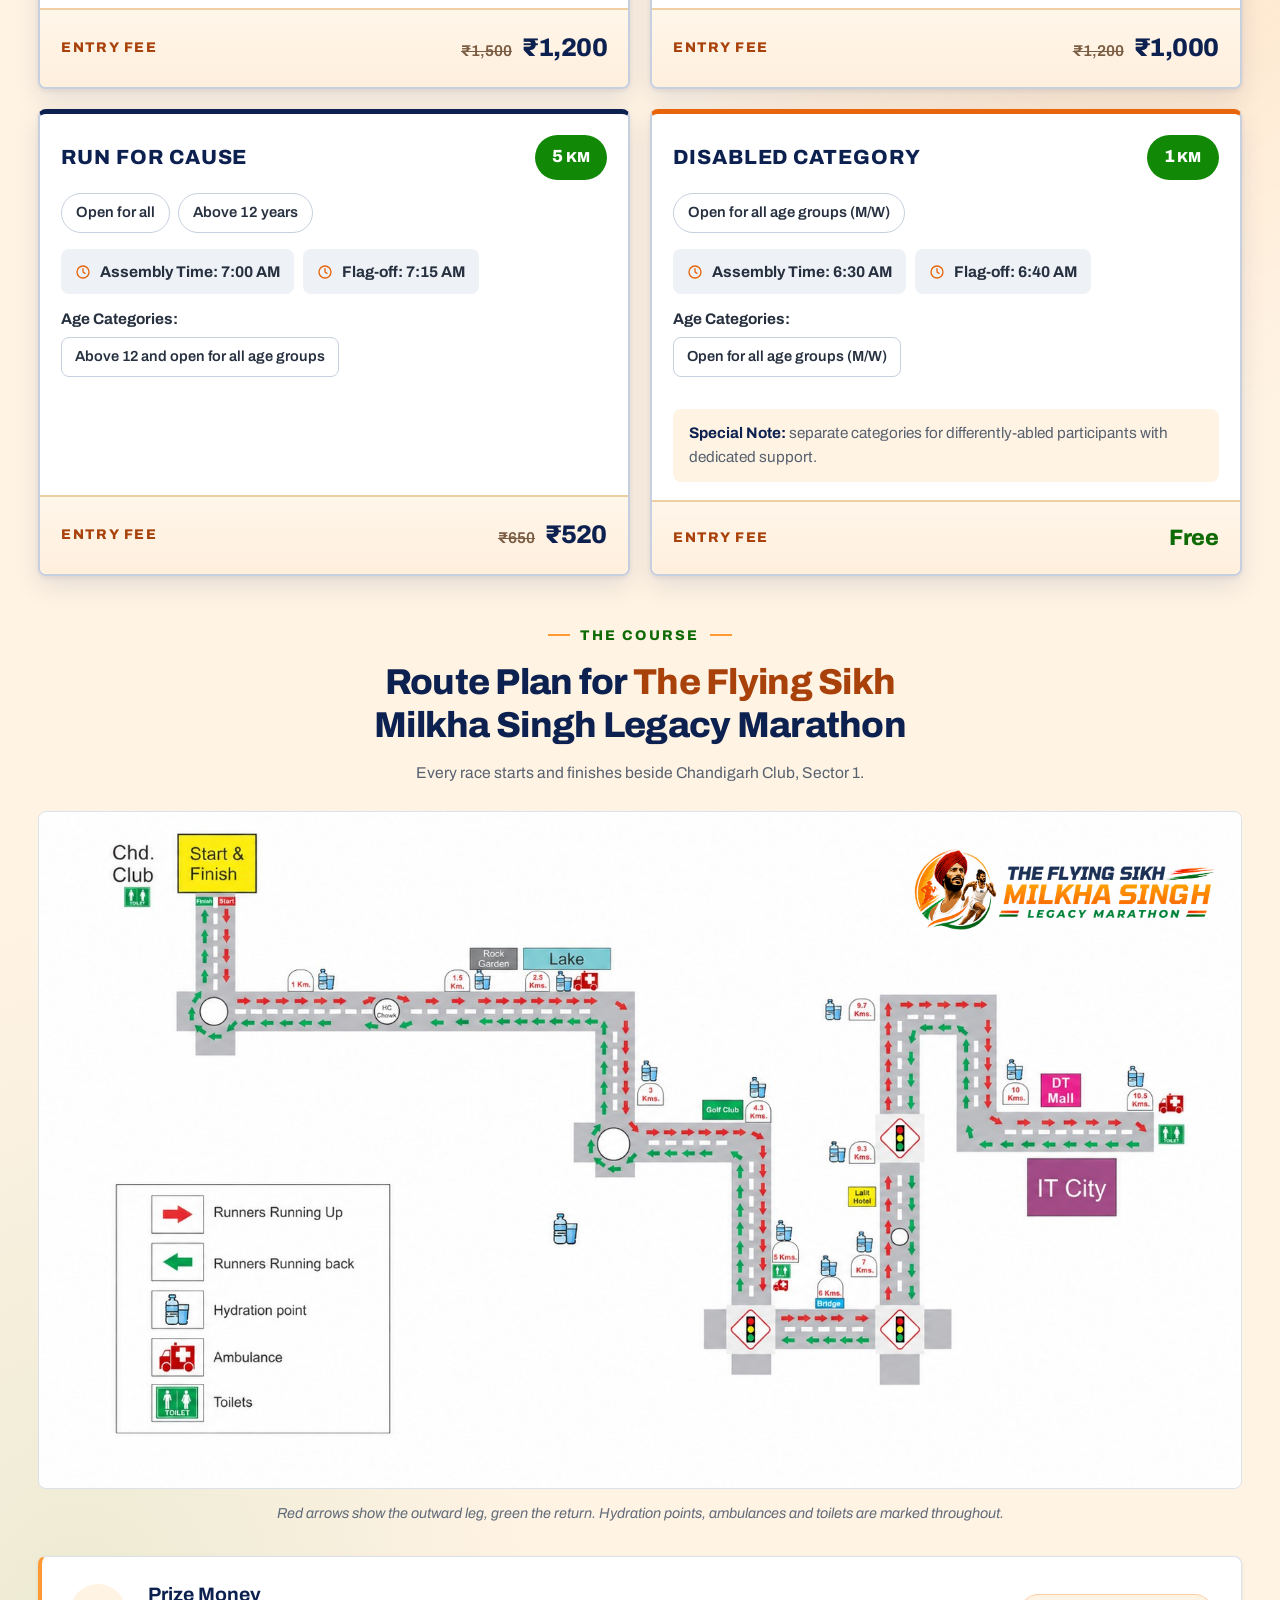
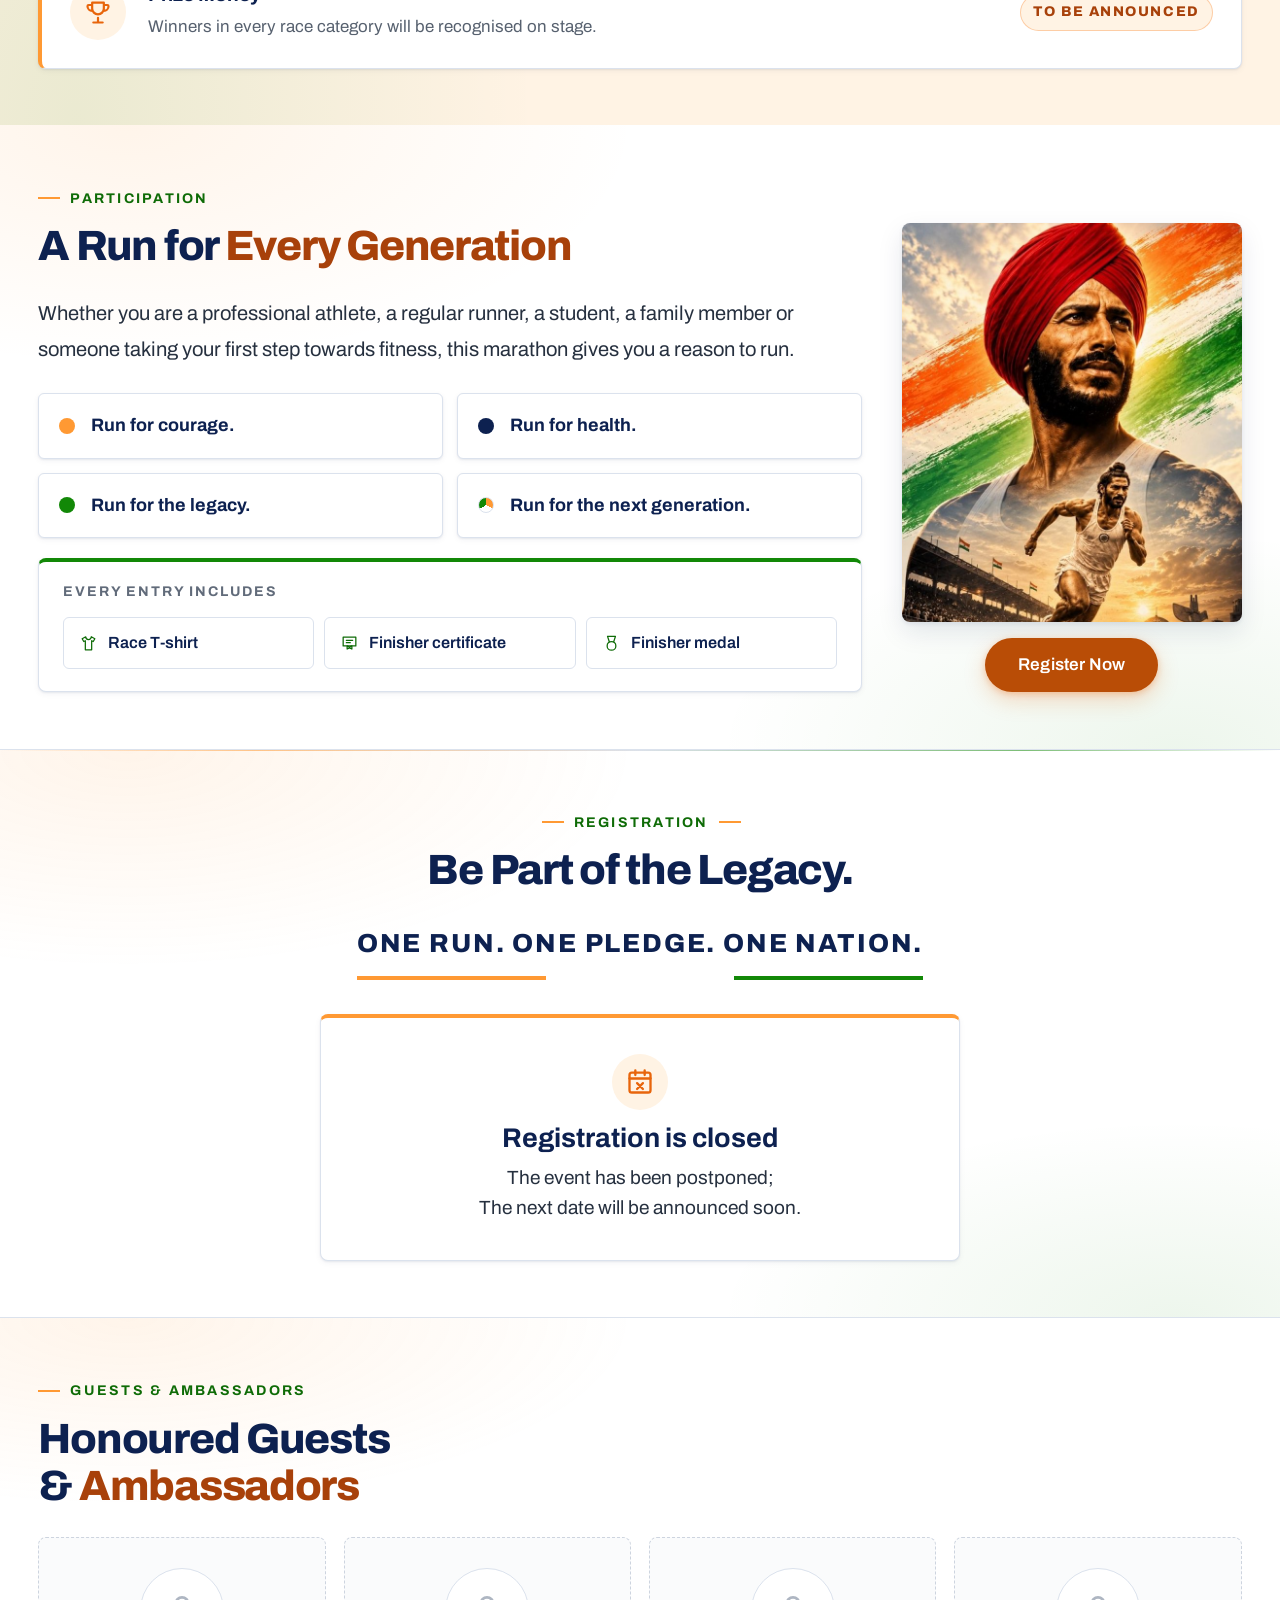
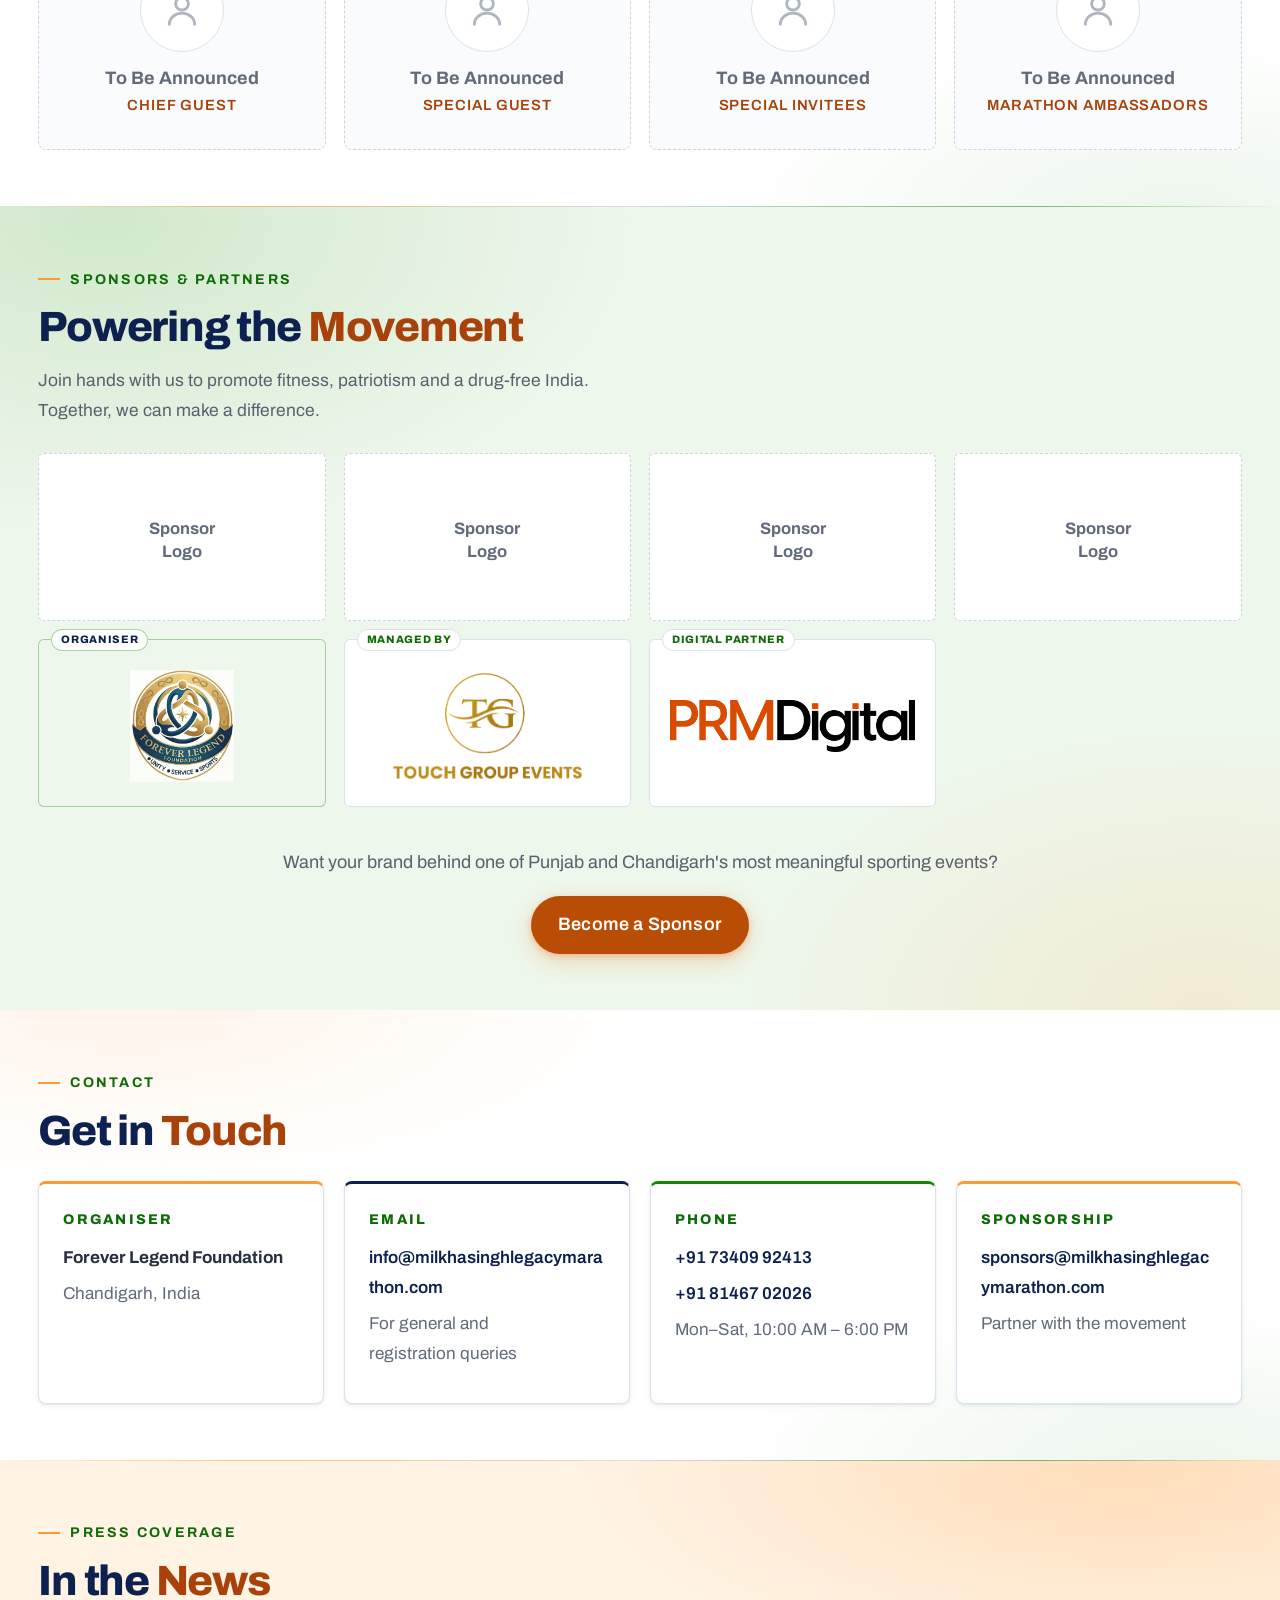
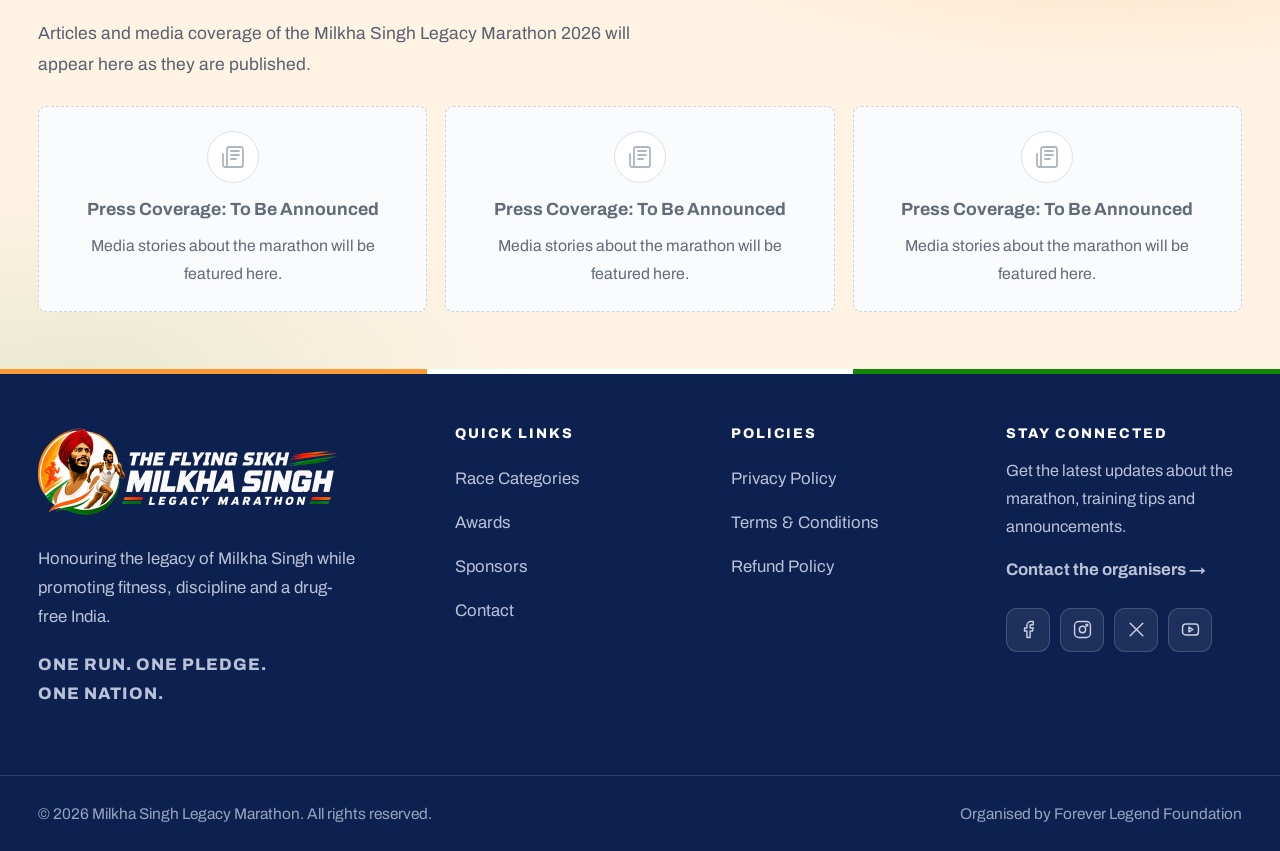
==== commit 09f37fc5: "Mark the event postponed and close registration The date, countdown, registration form and early-bir" ====
--- a/index.html
+++ b/index.html
@@ -1,12 +1,16 @@
 <!DOCTYPE html>
-<html lang="en" class="no-js">
+<!-- is-postponed: the event is postponed with no new date yet. It hides the date,
+     countdown and registration form and shows the postponed notices. Unticking
+     "Event postponed" in Admin › Website › Event, fees & media removes it (via
+     api/site.php) without a new upload. -->
+<html lang="en" class="no-js is-postponed">
 <head>
 <meta charset="UTF-8" />
 <script>document.documentElement.classList.remove('no-js');</script>
 <meta name="viewport" content="width=device-width, initial-scale=1.0" />
 
 <title data-e="meta.title">The Flying Sikh Milkha Singh Legacy Marathon 2026 | Run for a Drug-Free India</title>
-<meta name="description" content="The Flying Sikh Milkha Singh Legacy Marathon 2026 in Chandigarh on 20 December 2026. Run in the footsteps of a legend and pledge your support for a drug-free India." data-e="meta.description" />
+<meta name="description" content="The Flying Sikh Milkha Singh Legacy Marathon 2026 in Chandigarh. The event has been postponed; the next date will be announced soon." data-e="meta.description" />
 <link rel="canonical" href="https://milkhasinghlegacymarathon.com/" />
 <meta name="robots" content="index, follow" />
 <meta name="google-site-verification" content="74FxEn74v0RXj6IdugDcx6wceZcv3Qr7b_JJGF8b-eE" />
@@ -15,18 +19,18 @@
 <!-- Open Graph -->
 <meta property="og:site_name" content="Milkha Singh Legacy Marathon 2026" />
 <meta property="og:title" content="The Flying Sikh Milkha Singh Legacy Marathon 2026 | Run for a Drug-Free India" />
-<meta property="og:description" content="20 December 2026, Chandigarh. One Run. One Pledge. One Nation. Run in the footsteps of a legend." />
+<meta property="og:description" content="The event has been postponed; the next date will be announced soon. One Run. One Pledge. One Nation." />
 <meta property="og:type" content="website" />
 <meta property="og:url" content="https://milkhasinghlegacymarathon.com/" />
 <meta property="og:image" content="https://milkhasinghlegacymarathon.com/images/og-banner.svg" />
 <meta property="og:image:width" content="1200" />
 <meta property="og:image:height" content="630" />
-<meta property="og:image:alt" content="The Flying Sikh Milkha Singh Legacy Marathon 2026, 20 December 2026, Chandigarh" />
+<meta property="og:image:alt" content="The Flying Sikh Milkha Singh Legacy Marathon 2026, Chandigarh" />
 
 <!-- Twitter -->
 <meta name="twitter:card" content="summary_large_image" />
 <meta name="twitter:title" content="The Flying Sikh Milkha Singh Legacy Marathon 2026 | Run for a Drug-Free India" />
-<meta name="twitter:description" content="20 December 2026, Chandigarh. One Run. One Pledge. One Nation." />
+<meta name="twitter:description" content="The event has been postponed; the next date will be announced soon." />
 <meta name="twitter:image" content="https://milkhasinghlegacymarathon.com/images/og-banner.svg" />
 
 <link rel="icon" href="images/favicon.png?v=2026" type="image/png" sizes="512x512" />
@@ -34,7 +38,7 @@
 <link rel="preconnect" href="https://fonts.googleapis.com" />
 <link rel="preconnect" href="https://fonts.gstatic.com" crossorigin />
 <link href="https://fonts.googleapis.com/css2?family=Archivo:wght@400;500;600;700;800&display=swap" rel="stylesheet" />
-<link rel="stylesheet" href="assets/css/styles.css?v=20260917-9" />
+<link rel="stylesheet" href="assets/css/styles.css?v=20260921-1" />
 <!-- Content saved in the admin website editor, and the event settings the page
      scripts read (race start, early bird end, fees). Must stay in <head>. -->
 <script src="api/site.php?page=index"></script>
@@ -48,7 +52,7 @@
   "description": "A tribute marathon honouring Milkha Singh, The Flying Sikh, promoting fitness and a drug-free India.",
   "startDate": "2026-12-20T06:00:00+05:30",
   "endDate": "2026-12-20T12:00:00+05:30",
-  "eventStatus": "https://schema.org/EventScheduled",
+  "eventStatus": "https://schema.org/EventPostponed",
   "eventAttendanceMode": "https://schema.org/OfflineEventAttendanceMode",
   "image": "https://milkhasinghlegacymarathon.com/images/og-banner.svg",
   "url": "https://milkhasinghlegacymarathon.com/",
@@ -152,6 +156,12 @@
         Chandigarh
       </div>
     </div>
+
+    <!-- In place of the date line and countdown while postponed. -->
+    <p class="hero__postponed postponed-note" data-e="hero.p6">
+      <span>The event has been postponed;</span>
+      <span>The next date will be announced soon.</span>
+    </p>
 
     <p class="hero__slogan" data-e="hero.p5">One Run. One Pledge. One Nation.</p>
 
@@ -374,7 +384,8 @@
       <dl class="info__list">
         <div class="info__row">
           <dt data-e="event-info.dt1">Date</dt>
-          <dd data-e="event-info.dd1">Sunday, 20 December 2026</dd>
+          <dd class="when-scheduled" data-e="event-info.dd1">Sunday, 20 December 2026</dd>
+          <dd class="when-postponed" data-e="event-info.dd6">The event has been postponed; the next date will be announced soon.</dd>
         </div>
         <div class="info__row">
           <dt data-e="event-info.dt2">Venue</dt>
@@ -676,6 +687,16 @@
     <h2 class="section__title" data-e="register.h21">Be Part of the Legacy.</h2>
 
     <p class="register__slogan" data-e="register.p2">One Run. One Pledge. One Nation.</p>
+
+    <!-- Shown instead of the form while the event is postponed. The API refuses
+         entries at the same time (registration_open() in api/lib.php). -->
+    <div class="reg-closed postponed-note" role="status">
+      <span class="reg-closed__icon" aria-hidden="true">
+        <svg viewBox="0 0 24 24"><rect x="3" y="4" width="18" height="17" rx="2"/><path d="M3 9h18M8 2v4M16 2v4M9.5 13l5 5M14.5 13l-5 5"/></svg>
+      </span>
+      <h3 class="reg-closed__title" data-e="register.h31">Registration is closed</h3>
+      <p class="reg-closed__text" data-e="register.p3">The event has been postponed;<br />The next date will be announced soon.</p>
+    </div>
 
     <aside class="fees__deal" aria-label="Early bird offer">
       <span class="fees__deal-icon" aria-hidden="true">
@@ -1081,7 +1102,7 @@
   <svg viewBox="0 0 24 24" aria-hidden="true"><path d="M12 19V5M5 12l7-7 7 7"/></svg>
 </button>
 
-<script src="assets/js/main.js?v=20260917-9" defer></script>
-<script src="assets/js/register.js?v=20260917-9" defer></script>
+<script src="assets/js/main.js?v=20260921-1" defer></script>
+<script src="assets/js/register.js?v=20260921-1" defer></script>
 </body>
 </html>
--- a/assets/css/styles.css
+++ b/assets/css/styles.css
@@ -1864,6 +1864,53 @@
 }
 .sponsor-tile--org .sponsor-tile__badge { color: var(--navy); border-color: rgba(18,136,7,.35); }
 
+/* ---------- Event postponed ----------
+   html.is-postponed (set in index.html, removed by api/site.php once the admin
+   unticks "Event postponed") hides everything tied to the old date and shows
+   the notices. !important because some of these elements have id- or
+   section-scoped display rules of their own. */
+.postponed-note, .when-postponed { display: none; }
+.is-postponed .postponed-note, .is-postponed .when-postponed { display: block; }
+.is-postponed .hero__meta,
+.is-postponed .countdown,
+.is-postponed .when-scheduled,
+.is-postponed #regForm,
+.is-postponed .fees__deal,
+.is-postponed .offer { display: none !important; }
+
+.is-postponed .hero__postponed {
+  display: grid; gap: 4px;
+  margin: 0 auto clamp(14px, 2.4vh, 24px);
+  text-shadow: 0 1px 0 rgba(3, 6, 14, .4), 0 2px 12px rgba(3, 6, 14, .5);
+}
+.hero__postponed span:first-child {
+  font-weight: 800; font-size: clamp(1.1rem, 2.3vw, 1.4rem); color: #fff;
+}
+.hero__postponed span + span {
+  font-weight: 700; font-size: clamp(.95rem, 1.8vw, 1.12rem); color: #FFC680;
+}
+
+.reg-closed {
+  max-width: 640px; margin: 0 auto;
+  padding: clamp(24px, 4vw, 36px) clamp(20px, 4vw, 40px);
+  background: #fff;
+  border: 1px solid var(--border); border-top: 4px solid var(--saffron);
+  border-radius: var(--radius-lg);
+  box-shadow: var(--shadow-soft);
+  text-align: center;
+}
+.reg-closed__icon {
+  display: inline-grid; place-items: center;
+  width: 56px; height: 56px; margin-bottom: 12px;
+  border-radius: 50%; background: var(--bg-saffron); color: var(--saffron-deep);
+}
+.reg-closed__icon svg {
+  width: 28px; height: 28px; fill: none; stroke: currentColor; stroke-width: 2;
+  stroke-linecap: round; stroke-linejoin: round;
+}
+.reg-closed__title { margin: 0 0 8px; font-size: clamp(1.2rem, 2.4vw, 1.5rem); color: var(--navy); }
+.reg-closed__text { margin: 0; font-size: var(--fs-lg); line-height: 1.6; color: var(--ink); }
+
 .sponsors__cta { text-align: center; }
 .sponsors__cta p { color: var(--ink-dim); margin-bottom: 18px; }
 
